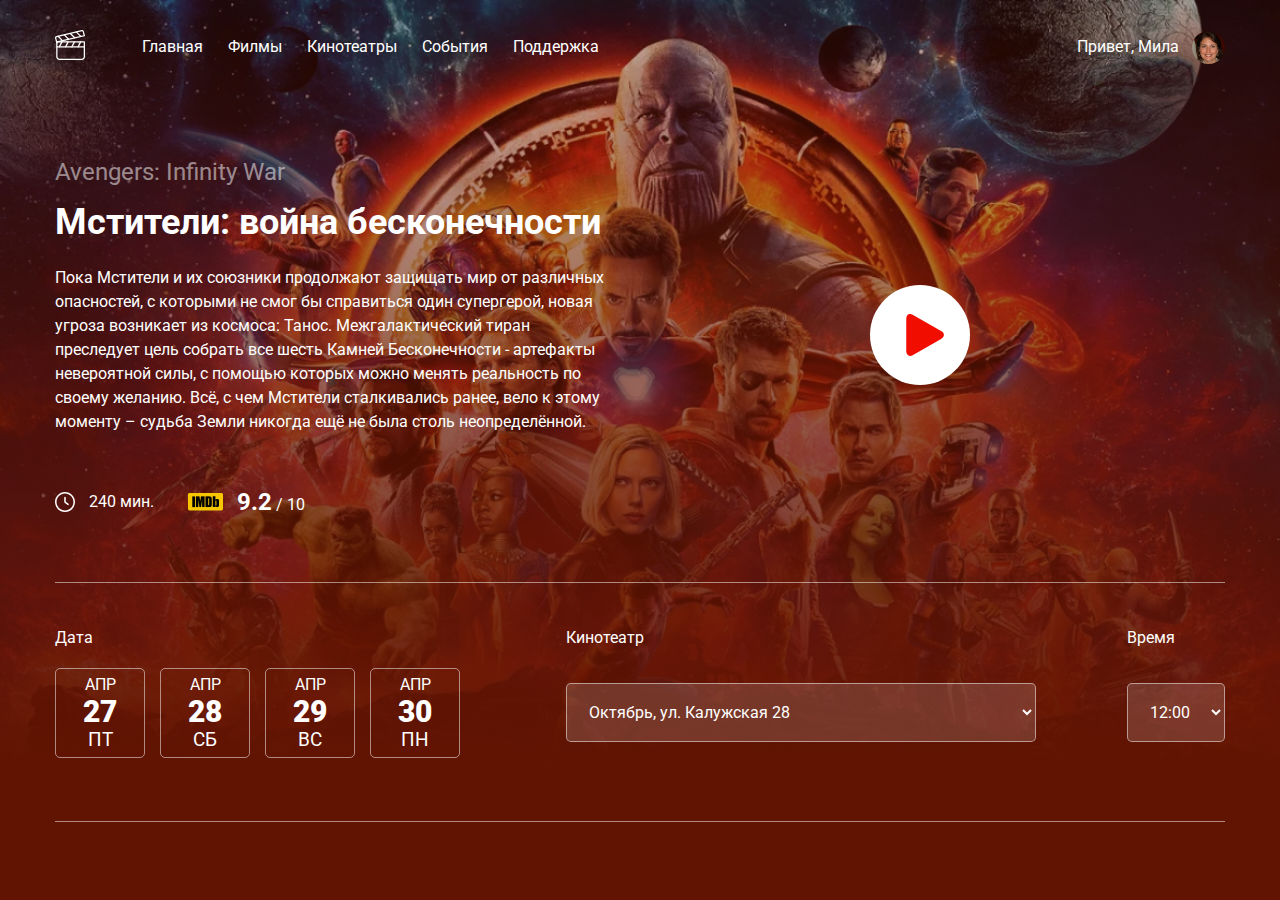
==== cinema-project-main/index.html @ b7dd3c08 "Шапка и главный экран сайта" ====
<!DOCTYPE html>
<html lang="ru">
<head>
    <meta charset="UTF-8">
    <meta http-equiv="X-UA-Compatible" content="IE=edge">
    <meta name="viewport" content="width=device-width, initial-scale=1.0">
    <title>Online cinema</title>
    <link rel="preconnect" href="https://fonts.googleapis.com">
    <link rel="preconnect" href="https://fonts.gstatic.com" crossorigin>
    <link href="https://fonts.googleapis.com/css2?family=Roboto:wght@400;700&display=swap" rel="stylesheet">
    <link rel="stylesheet" href="css/style.css">
    <link rel="stylesheet" href="css/normalize.css">
</head>
<body>
    <header class="header ">
    <div class="navbar container">
        <a href="/">
            <img src="img/logo.svg" alt="Logo"></a>
            <nav class="nav">
                <ul class="menu">
                    <li class="menu-item">
                        <a href="#" class="menu-link">Главная</a>
                    </li>
                    <li class="menu-item">
                        <a href="#" class="menu-link">Филмы</a>
                    </li>
                    <li class="menu-item">
                        <a href="#" class="menu-link">Кинотеатры</a>
                    </li>
                    <li class="menu-item">
                        <a href="#" class="menu-link">События</a>
                    </li>
                    <li class="menu-item">
                        <a href="#" class="menu-link">Поддержка</a>
                    </li>
                </ul>
            </nav>
            <div class="user">
                <span class="" >Привет, Мила</span>
                <img class="avatar" src="img/avatar.png" alt="Мила">
            </div>
    </div>
      <!-- /.navbar -->
<div class="film container">
    <div class="film-info">
        <small class="film-title-small">Avengers: Infinity War</small>
        <h1 class="film-title">Мстители: война бесконечности</h1>
        <p class="film-description">Пока Мстители и их союзники продолжают защищать мир от различных опасностей, с которыми не смог бы справиться один супергерой, новая угроза возникает из космоса: Танос. Межгалактический тиран преследует цель собрать все шесть Камней Бесконечности - артефакты невероятной силы, с помощью которых можно менять реальность по своему желанию. Всё, с чем Мстители сталкивались ранее, вело к этому моменту – судьба Земли никогда ещё не была столь неопределённой.

        </p>
        <div class="film-details">
            <div class="time">
                <img src="img/clock.svg" alt="clock" class="time-icon">
                <span class="time-counter">240 мин.</span>
            </div>
            <div class="rating">
                <img src="img/imdb.png" alt="imdb logo" class="rating-icon">
                <span class="rating-counter">
                    <strong class="rating-current">9.2</strong> / 10

                </span>
            </div>
        </div>
        <!-- /.film-details -->
    </div>
         <!-- /.film-info -->
       <a href="" class="film-trailer"><svg width="100" height="100" viewBox="0 0 100 100" fill="none" xmlns="http://www.w3.org/2000/svg">
        <circle cx="50" cy="50" r="50" fill="white"/>
        <g clip-path="url(#clip0_1:158)">
        <path d="M43.0758 30.0033C39.3071 27.8416 36.2518 29.6125 36.2518 33.9556V66.0059C36.2518 70.3533 39.3071 72.1219 43.0758 69.9623L71.0893 53.8967C74.8592 51.7342 74.8592 48.2306 71.0893 46.0686L43.0758 30.0033Z" fill="#F20D01"/>
        </g>
        <defs>
        <clipPath id="clip0_1:158">
        <rect width="41.8013" height="41.8013" fill="white" transform="translate(34.1837 29.0816)"/>
        </clipPath>
        </defs>
        </svg>
        </a>
       <!-- /.film-trailer -->
</div>
<!-- /.film -->
<div class="session container">
<div class="session-date">
    <span class="session-label">Дата</span>
    <div class="session-date-block">
  <div class="session-date-item">
      <span class="session-month">АПР</span>
      <span class="session-day">27</span>
      <span class="session-week">ПТ</span></div>
  <div class="session-date-item">
      <span class="session-month">АПР</span>
      <span class="session-day">28</span>
      <span class="session-week">СБ</span></div>
  <div class="session-date-item">
      <span class="session-month">АПР</span>
      <span class="session-day">29</span>
      <span class="session-week">ВС</span></div>
  <div class="session-date-item">
      <span class="session-month">АПР</span>
      <span class="session-day">30</span>
      <span class="session-week">ПН</span></div>
    </div>

</div>
<div class="session-cinema">
    <span class="session-label">Кинотеатр</span>
    <select class="select select-cinema" name="cinema" >
        <option value="Октябрь, ул. Калужская 28">Октябрь, ул. Калужская 28</option>
        <option value="IMAX, ул. Ленина 32">IMAX, ул. Ленина 32</option>
        <option value="CinemaMall, ул. Пушкина 12">CinemaMall, ул. Пушкина 12</option>
    </select>
</div>
<div class="session-time">
    
    <span class="session-label">Время</span>
    <select class="select" name="cinema" >
        <option value="12:00">12:00</option>
        <option value="16:30">16:30</option>
        <option value="17:25">17:25</option>
    </select>
</div>
</div>
    </header>
</body>
</html>
---- cinema-project-main/css/style.css ----
*{
    box-sizing: border-box;
}
body{
    background-color: #621402;
    font-family: 'Roboto', sans-serif;
    color: #fff;
}
.container{
    max-width: 1170px;
    margin: auto;
}
.header{
    min-height: 100vh;
    background: linear-gradient(180deg, rgba(98, 20, 2, 0.31) 0%, #621402 85.62%), url('../img/bg.jpg') no-repeat center top / cover;
}
.navbar{
    display: flex;
    align-items: center;
   padding-top: 30px;
   padding-bottom: 30px;
}
.menu{
    list-style-type: none;
    display: flex;
    margin: 0;
    margin-left: 17px;
}
.menu-item{
    margin-right: 25px;
}
.menu-link{
    color: white;
    text-decoration: none;
}
.user {
    margin-left: auto;    
    color: white;
    display: flex;
    align-items: center;
} 
.avatar{
    width: 33px;
    height: 33px;
    border-radius: 50%; 
    margin-left: 13px;
}
.film {
    margin-top: 60px;
color: #fff;
}
.film-title-small{
    opacity: 0.5;
    font-size: 24px;
line-height: 150%;
}
.film-title{
    font-size: 36px;
    line-height: 42px;
    margin-top: 11px;
    margin-bottom: 23px;
}
.film-description{
    font-size: 16px;
    line-height: 150%;
    max-width: 560px;
}
.film{
    display: flex;
    align-items: center;
}
.film-trailer{
    margin: auto;
}
.film-details{
    margin-top: 50px;
    display: flex;
    align-items: center;
    
}
.time{
    display: flex;
    align-items: center;
}
.time-icon{
margin-right: 14px;
}
.rating{
    display: flex;
    align-items: center;
    margin-left: 34px;
}
.rating-current{
    font-size: 24px;
line-height: 150%;
}
.rating-icon{
    margin-right: 14px;
}
.session{
    margin-top: 62px;
    padding-top: 46px;
    padding-bottom: 63px;
    border-top: 1px solid rgba(255, 255, 255, 0.5);
    border-bottom: 1px solid rgba(255, 255, 255, 0.5);
    display: flex;
    justify-content: space-between;
    align-items: flex-start;
}
.session-label{
    display: block;
    margin-bottom: 20px;
}
.session-date-block{
display: flex;
}
.session-date-item{
cursor: pointer;
display: flex;
flex-direction: column;
border: 1px solid rgba(255, 255, 255, 0.5);
text-align: center;
border-radius: 5px;
width: 90px;
height: 90px;
align-items: center;
justify-content: center;
margin-right: 15px;
transition:  background-color 0.2s;
}
.session-month{
font-size: 16px;
line-height: 19px;
}
.session-day{
font-weight: 900;
font-size: 30px;
line-height: 35px;
}
.session-week{
font-size: 19px;
line-height: 22px;
}
.session-date-item:hover{
   background-color:  #FE8E05;
   color: #621402;
}
.select{
    background: rgba(255, 255, 255, 0.15);
border: 1px solid rgba(255, 255, 255, 0.5);
box-sizing: border-box;
border-radius: 5px;
color: #fff;
padding: 18px;
cursor: pointer;
margin-top: 15px;
}
.select-cinema{
    min-width: 470px;
}
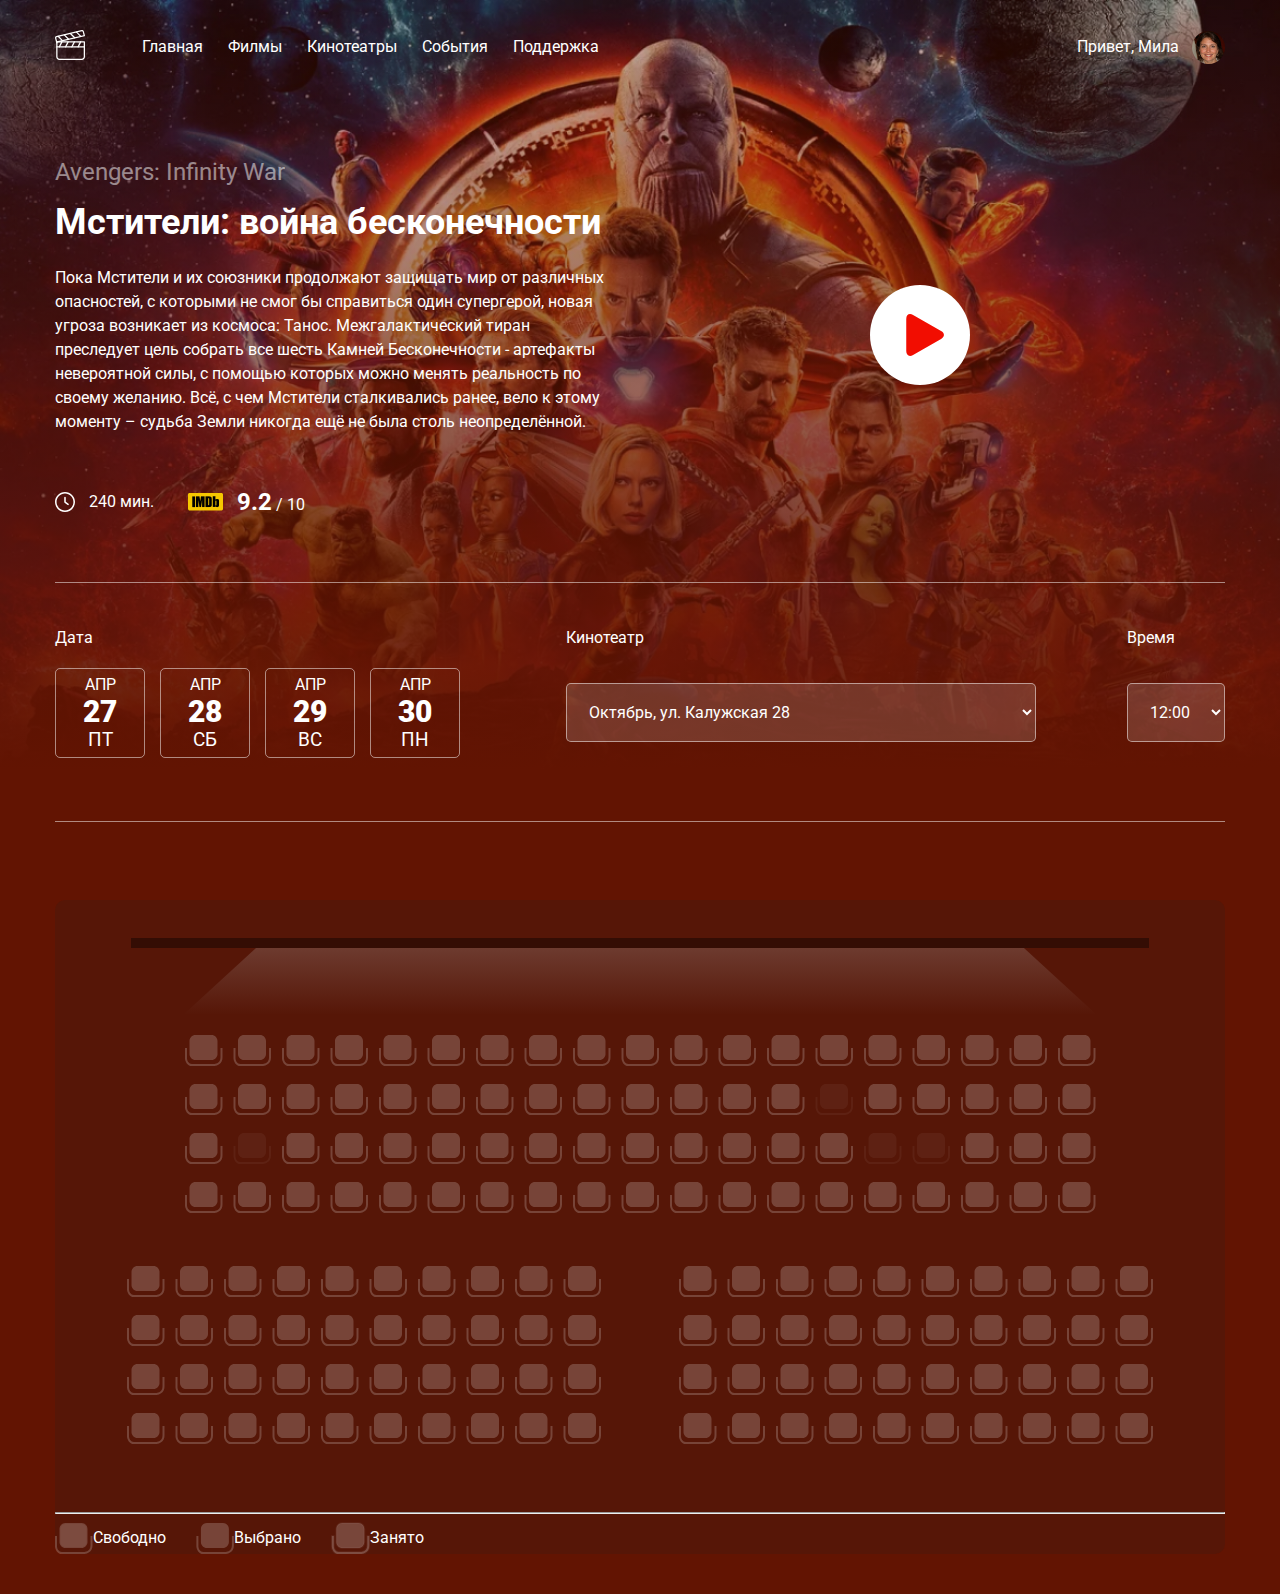
==== commit 3909d78d: "Add files via upload" ====
--- a/cinema-project-main/index.html
+++ b/cinema-project-main/index.html
@@ -121,5 +121,214 @@
 </div>
 </div>
     </header>
+    <div class="scheme container">
+        <svg width="1170" height="600" viewBox="0 0 1170 600" fill="none" xmlns="http://www.w3.org/2000/svg">
+            
+            <path class="light" d="M128 115L201.04 48H968.96L1042 115H128Z" fill="url(#paint0_linear_13_374)"/>
+            <line x1="76" y1="43" x2="1094" y2="43" stroke="black" stroke-opacity="0.39" stroke-width="10"/>
+            <path d="M130 158.5C130 158.526 130.001 158.551 130.003 158.577C130.096 159.791 130.537 161.596 131.588 163.128C132.666 164.699 134.409 166 137 166H159.5C159.524 166 159.548 165.999 159.571 165.997C160.899 165.903 162.851 165.373 164.496 164.072C166.181 162.738 167.5 160.622 167.5 157.5V148H165.5V157.5C165.5 159.978 164.486 161.529 163.254 162.503C161.996 163.499 160.469 163.921 159.463 164H137C135.191 164 134.018 163.134 133.237 161.997C132.44 160.835 132.08 159.413 132 158.46V148H130V158.5ZM156.5 135H140.5C137.186 135 134.5 137.686 134.5 141V154C134.5 157.314 137.186 160 140.5 160H156.5C159.814 160 162.5 157.314 162.5 154V141C162.5 137.686 159.814 135 156.5 135Z"/>
+            <path d="M178.5 158.5C178.5 158.526 178.501 158.551 178.503 158.577C178.596 159.791 179.037 161.596 180.088 163.128C181.166 164.699 182.909 166 185.5 166H208C208.024 166 208.048 165.999 208.071 165.997C209.399 165.903 211.351 165.373 212.996 164.072C214.681 162.738 216 160.622 216 157.5V148H214V157.5C214 159.978 212.986 161.529 211.754 162.503C210.496 163.499 208.969 163.921 207.963 164H185.5C183.691 164 182.518 163.134 181.737 161.997C180.94 160.835 180.58 159.413 180.5 158.46V148H178.5V158.5ZM205 135H189C185.686 135 183 137.686 183 141V154C183 157.314 185.686 160 189 160H205C208.314 160 211 157.314 211 154V141C211 137.686 208.314 135 205 135Z"/>
+            <path d="M227 158.5C227 158.526 227.001 158.551 227.003 158.577C227.096 159.791 227.537 161.596 228.588 163.128C229.666 164.699 231.409 166 234 166H256.5C256.524 166 256.548 165.999 256.571 165.997C257.899 165.903 259.851 165.373 261.496 164.072C263.181 162.738 264.5 160.622 264.5 157.5V148H262.5V157.5C262.5 159.978 261.486 161.529 260.254 162.503C258.996 163.499 257.469 163.921 256.463 164H234C232.191 164 231.018 163.134 230.237 161.997C229.44 160.835 229.08 159.413 229 158.46V148H227V158.5ZM253.5 135H237.5C234.186 135 231.5 137.686 231.5 141V154C231.5 157.314 234.186 160 237.5 160H253.5C256.814 160 259.5 157.314 259.5 154V141C259.5 137.686 256.814 135 253.5 135Z"/>
+            <path d="M275.5 158.5C275.5 158.526 275.501 158.551 275.503 158.577C275.596 159.791 276.037 161.596 277.088 163.128C278.166 164.699 279.909 166 282.5 166H305C305.024 166 305.048 165.999 305.071 165.997C306.399 165.903 308.351 165.373 309.996 164.072C311.681 162.738 313 160.622 313 157.5V148H311V157.5C311 159.978 309.986 161.529 308.754 162.503C307.496 163.499 305.969 163.921 304.963 164H282.5C280.691 164 279.518 163.134 278.737 161.997C277.94 160.835 277.58 159.413 277.5 158.46V148H275.5V158.5ZM302 135H286C282.686 135 280 137.686 280 141V154C280 157.314 282.686 160 286 160H302C305.314 160 308 157.314 308 154V141C308 137.686 305.314 135 302 135Z"/>
+            <path d="M324 158.5C324 158.526 324.001 158.551 324.003 158.577C324.096 159.791 324.537 161.596 325.588 163.128C326.666 164.699 328.409 166 331 166H353.5C353.524 166 353.548 165.999 353.571 165.997C354.899 165.903 356.851 165.373 358.496 164.072C360.181 162.738 361.5 160.622 361.5 157.5V148H359.5V157.5C359.5 159.978 358.486 161.529 357.254 162.503C355.996 163.499 354.469 163.921 353.463 164H331C329.191 164 328.018 163.134 327.237 161.997C326.44 160.835 326.08 159.413 326 158.46V148H324V158.5ZM350.5 135H334.5C331.186 135 328.5 137.686 328.5 141V154C328.5 157.314 331.186 160 334.5 160H350.5C353.814 160 356.5 157.314 356.5 154V141C356.5 137.686 353.814 135 350.5 135Z"/>
+            <path d="M372.5 158.5C372.5 158.526 372.501 158.551 372.503 158.577C372.596 159.791 373.037 161.596 374.088 163.128C375.166 164.699 376.909 166 379.5 166H402C402.024 166 402.048 165.999 402.071 165.997C403.399 165.903 405.351 165.373 406.996 164.072C408.681 162.738 410 160.622 410 157.5V148H408V157.5C408 159.978 406.986 161.529 405.754 162.503C404.496 163.499 402.969 163.921 401.963 164H379.5C377.691 164 376.518 163.134 375.737 161.997C374.94 160.835 374.58 159.413 374.5 158.46V148H372.5V158.5ZM399 135H383C379.686 135 377 137.686 377 141V154C377 157.314 379.686 160 383 160H399C402.314 160 405 157.314 405 154V141C405 137.686 402.314 135 399 135Z"/>
+            <path d="M421 158.5C421 158.526 421.001 158.551 421.003 158.577C421.096 159.791 421.537 161.596 422.588 163.128C423.666 164.699 425.409 166 428 166H450.5C450.524 166 450.548 165.999 450.571 165.997C451.899 165.903 453.851 165.373 455.496 164.072C457.181 162.738 458.5 160.622 458.5 157.5V148H456.5V157.5C456.5 159.978 455.486 161.529 454.254 162.503C452.996 163.499 451.469 163.921 450.463 164H428C426.191 164 425.018 163.134 424.237 161.997C423.44 160.835 423.08 159.413 423 158.46V148H421V158.5ZM447.5 135H431.5C428.186 135 425.5 137.686 425.5 141V154C425.5 157.314 428.186 160 431.5 160H447.5C450.814 160 453.5 157.314 453.5 154V141C453.5 137.686 450.814 135 447.5 135Z"/>
+            <path d="M469.5 158.5C469.5 158.526 469.501 158.551 469.503 158.577C469.596 159.791 470.037 161.596 471.088 163.128C472.166 164.699 473.909 166 476.5 166H499C499.024 166 499.048 165.999 499.071 165.997C500.399 165.903 502.351 165.373 503.996 164.072C505.681 162.738 507 160.622 507 157.5V148H505V157.5C505 159.978 503.986 161.529 502.754 162.503C501.496 163.499 499.969 163.921 498.963 164H476.5C474.691 164 473.518 163.134 472.737 161.997C471.94 160.835 471.58 159.413 471.5 158.46V148H469.5V158.5ZM496 135H480C476.686 135 474 137.686 474 141V154C474 157.314 476.686 160 480 160H496C499.314 160 502 157.314 502 154V141C502 137.686 499.314 135 496 135Z"/>
+            <path d="M518 158.5C518 158.526 518.001 158.551 518.003 158.577C518.096 159.791 518.537 161.596 519.588 163.128C520.666 164.699 522.409 166 525 166H547.5C547.524 166 547.548 165.999 547.571 165.997C548.899 165.903 550.851 165.373 552.496 164.072C554.181 162.738 555.5 160.622 555.5 157.5V148H553.5V157.5C553.5 159.978 552.486 161.529 551.254 162.503C549.996 163.499 548.469 163.921 547.463 164H525C523.191 164 522.018 163.134 521.237 161.997C520.44 160.835 520.08 159.413 520 158.46V148H518V158.5ZM544.5 135H528.5C525.186 135 522.5 137.686 522.5 141V154C522.5 157.314 525.186 160 528.5 160H544.5C547.814 160 550.5 157.314 550.5 154V141C550.5 137.686 547.814 135 544.5 135Z"/>
+            <path d="M566.5 158.5C566.5 158.526 566.501 158.551 566.503 158.577C566.596 159.791 567.037 161.596 568.088 163.128C569.166 164.699 570.909 166 573.5 166H596C596.024 166 596.048 165.999 596.071 165.997C597.399 165.903 599.351 165.373 600.996 164.072C602.681 162.738 604 160.622 604 157.5V148H602V157.5C602 159.978 600.986 161.529 599.754 162.503C598.496 163.499 596.969 163.921 595.963 164H573.5C571.691 164 570.518 163.134 569.737 161.997C568.94 160.835 568.58 159.413 568.5 158.46V148H566.5V158.5ZM593 135H577C573.686 135 571 137.686 571 141V154C571 157.314 573.686 160 577 160H593C596.314 160 599 157.314 599 154V141C599 137.686 596.314 135 593 135Z"/>
+            <path d="M615 158.5C615 158.526 615.001 158.551 615.003 158.577C615.096 159.791 615.537 161.596 616.588 163.128C617.666 164.699 619.409 166 622 166H644.5C644.524 166 644.548 165.999 644.571 165.997C645.899 165.903 647.851 165.373 649.496 164.072C651.181 162.738 652.5 160.622 652.5 157.5V148H650.5V157.5C650.5 159.978 649.486 161.529 648.254 162.503C646.996 163.499 645.469 163.921 644.463 164H622C620.191 164 619.018 163.134 618.237 161.997C617.44 160.835 617.08 159.413 617 158.46V148H615V158.5ZM641.5 135H625.5C622.186 135 619.5 137.686 619.5 141V154C619.5 157.314 622.186 160 625.5 160H641.5C644.814 160 647.5 157.314 647.5 154V141C647.5 137.686 644.814 135 641.5 135Z"/>
+            <path d="M663.5 158.5C663.5 158.526 663.501 158.551 663.503 158.577C663.596 159.791 664.037 161.596 665.088 163.128C666.166 164.699 667.909 166 670.5 166H693C693.024 166 693.048 165.999 693.071 165.997C694.399 165.903 696.351 165.373 697.996 164.072C699.681 162.738 701 160.622 701 157.5V148H699V157.5C699 159.978 697.986 161.529 696.754 162.503C695.496 163.499 693.969 163.921 692.963 164H670.5C668.691 164 667.518 163.134 666.737 161.997C665.94 160.835 665.58 159.413 665.5 158.46V148H663.5V158.5ZM690 135H674C670.686 135 668 137.686 668 141V154C668 157.314 670.686 160 674 160H690C693.314 160 696 157.314 696 154V141C696 137.686 693.314 135 690 135Z"/>
+            <path d="M712 158.5C712 158.526 712.001 158.551 712.003 158.577C712.096 159.791 712.537 161.596 713.588 163.128C714.666 164.699 716.409 166 719 166H741.5C741.524 166 741.548 165.999 741.571 165.997C742.899 165.903 744.851 165.373 746.496 164.072C748.181 162.738 749.5 160.622 749.5 157.5V148H747.5V157.5C747.5 159.978 746.486 161.529 745.254 162.503C743.996 163.499 742.469 163.921 741.463 164H719C717.191 164 716.018 163.134 715.237 161.997C714.44 160.835 714.08 159.413 714 158.46V148H712V158.5ZM738.5 135H722.5C719.186 135 716.5 137.686 716.5 141V154C716.5 157.314 719.186 160 722.5 160H738.5C741.814 160 744.5 157.314 744.5 154V141C744.5 137.686 741.814 135 738.5 135Z"/>
+            <path d="M760.5 158.5C760.5 158.526 760.501 158.551 760.503 158.577C760.596 159.791 761.037 161.596 762.088 163.128C763.166 164.699 764.909 166 767.5 166H790C790.024 166 790.048 165.999 790.071 165.997C791.399 165.903 793.351 165.373 794.996 164.072C796.681 162.738 798 160.622 798 157.5V148H796V157.5C796 159.978 794.986 161.529 793.754 162.503C792.496 163.499 790.969 163.921 789.963 164H767.5C765.691 164 764.518 163.134 763.737 161.997C762.94 160.835 762.58 159.413 762.5 158.46V148H760.5V158.5ZM787 135H771C767.686 135 765 137.686 765 141V154C765 157.314 767.686 160 771 160H787C790.314 160 793 157.314 793 154V141C793 137.686 790.314 135 787 135Z"/>
+            <path d="M809 158.5C809 158.526 809.001 158.551 809.003 158.577C809.096 159.791 809.537 161.596 810.588 163.128C811.666 164.699 813.409 166 816 166H838.5C838.524 166 838.548 165.999 838.571 165.997C839.899 165.903 841.851 165.373 843.496 164.072C845.181 162.738 846.5 160.622 846.5 157.5V148H844.5V157.5C844.5 159.978 843.486 161.529 842.254 162.503C840.996 163.499 839.469 163.921 838.463 164H816C814.191 164 813.018 163.134 812.237 161.997C811.44 160.835 811.08 159.413 811 158.46V148H809V158.5ZM835.5 135H819.5C816.186 135 813.5 137.686 813.5 141V154C813.5 157.314 816.186 160 819.5 160H835.5C838.814 160 841.5 157.314 841.5 154V141C841.5 137.686 838.814 135 835.5 135Z"/>
+            <path d="M857.5 158.5C857.5 158.526 857.501 158.551 857.503 158.577C857.596 159.791 858.037 161.596 859.088 163.128C860.166 164.699 861.909 166 864.5 166H887C887.024 166 887.048 165.999 887.071 165.997C888.399 165.903 890.351 165.373 891.996 164.072C893.681 162.738 895 160.622 895 157.5V148H893V157.5C893 159.978 891.986 161.529 890.754 162.503C889.496 163.499 887.969 163.921 886.963 164H864.5C862.691 164 861.518 163.134 860.737 161.997C859.94 160.835 859.58 159.413 859.5 158.46V148H857.5V158.5ZM884 135H868C864.686 135 862 137.686 862 141V154C862 157.314 864.686 160 868 160H884C887.314 160 890 157.314 890 154V141C890 137.686 887.314 135 884 135Z"/>
+            <path d="M906 158.5C906 158.526 906.001 158.551 906.003 158.577C906.096 159.791 906.537 161.596 907.588 163.128C908.666 164.699 910.409 166 913 166H935.5C935.524 166 935.548 165.999 935.571 165.997C936.899 165.903 938.851 165.373 940.496 164.072C942.181 162.738 943.5 160.622 943.5 157.5V148H941.5V157.5C941.5 159.978 940.486 161.529 939.254 162.503C937.996 163.499 936.469 163.921 935.463 164H913C911.191 164 910.018 163.134 909.237 161.997C908.44 160.835 908.08 159.413 908 158.46V148H906V158.5ZM932.5 135H916.5C913.186 135 910.5 137.686 910.5 141V154C910.5 157.314 913.186 160 916.5 160H932.5C935.814 160 938.5 157.314 938.5 154V141C938.5 137.686 935.814 135 932.5 135Z"/>
+            <path d="M954.5 158.5C954.5 158.526 954.501 158.551 954.503 158.577C954.596 159.791 955.037 161.596 956.088 163.128C957.166 164.699 958.909 166 961.5 166H984C984.024 166 984.048 165.999 984.071 165.997C985.399 165.903 987.351 165.373 988.996 164.072C990.681 162.738 992 160.622 992 157.5V148H990V157.5C990 159.978 988.986 161.529 987.754 162.503C986.496 163.499 984.969 163.921 983.963 164H961.5C959.691 164 958.518 163.134 957.737 161.997C956.94 160.835 956.58 159.413 956.5 158.46V148H954.5V158.5ZM981 135H965C961.686 135 959 137.686 959 141V154C959 157.314 961.686 160 965 160H981C984.314 160 987 157.314 987 154V141C987 137.686 984.314 135 981 135Z"/>
+            <path d="M1003 158.5C1003 158.526 1003 158.551 1003 158.577C1003.1 159.791 1003.54 161.596 1004.59 163.128C1005.67 164.699 1007.41 166 1010 166H1032.5C1032.52 166 1032.55 165.999 1032.57 165.997C1033.9 165.903 1035.85 165.373 1037.5 164.072C1039.18 162.738 1040.5 160.622 1040.5 157.5V148H1038.5V157.5C1038.5 159.978 1037.49 161.529 1036.25 162.503C1035 163.499 1033.47 163.921 1032.46 164H1010C1008.19 164 1007.02 163.134 1006.24 161.997C1005.44 160.835 1005.08 159.413 1005 158.46V148H1003V158.5ZM1029.5 135H1013.5C1010.19 135 1007.5 137.686 1007.5 141V154C1007.5 157.314 1010.19 160 1013.5 160H1029.5C1032.81 160 1035.5 157.314 1035.5 154V141C1035.5 137.686 1032.81 135 1029.5 135Z"/>
+            <path d="M130 207.5C130 207.526 130.001 207.551 130.003 207.577C130.096 208.791 130.537 210.596 131.588 212.128C132.666 213.699 134.409 215 137 215H159.5C159.524 215 159.548 214.999 159.571 214.997C160.899 214.903 162.851 214.373 164.496 213.072C166.181 211.738 167.5 209.622 167.5 206.5V197H165.5V206.5C165.5 208.978 164.486 210.529 163.254 211.503C161.996 212.499 160.469 212.921 159.463 213H137C135.191 213 134.018 212.134 133.237 210.997C132.44 209.835 132.08 208.413 132 207.46V197H130V207.5ZM156.5 184H140.5C137.186 184 134.5 186.686 134.5 190V203C134.5 206.314 137.186 209 140.5 209H156.5C159.814 209 162.5 206.314 162.5 203V190C162.5 186.686 159.814 184 156.5 184Z"/>
+            <path d="M178.5 207.5C178.5 207.526 178.501 207.551 178.503 207.577C178.596 208.791 179.037 210.596 180.088 212.128C181.166 213.699 182.909 215 185.5 215H208C208.024 215 208.048 214.999 208.071 214.997C209.399 214.903 211.351 214.373 212.996 213.072C214.681 211.738 216 209.622 216 206.5V197H214V206.5C214 208.978 212.986 210.529 211.754 211.503C210.496 212.499 208.969 212.921 207.963 213H185.5C183.691 213 182.518 212.134 181.737 210.997C180.94 209.835 180.58 208.413 180.5 207.46V197H178.5V207.5ZM205 184H189C185.686 184 183 186.686 183 190V203C183 206.314 185.686 209 189 209H205C208.314 209 211 206.314 211 203V190C211 186.686 208.314 184 205 184Z"/>
+            <path d="M227 207.5C227 207.526 227.001 207.551 227.003 207.577C227.096 208.791 227.537 210.596 228.588 212.128C229.666 213.699 231.409 215 234 215H256.5C256.524 215 256.548 214.999 256.571 214.997C257.899 214.903 259.851 214.373 261.496 213.072C263.181 211.738 264.5 209.622 264.5 206.5V197H262.5V206.5C262.5 208.978 261.486 210.529 260.254 211.503C258.996 212.499 257.469 212.921 256.463 213H234C232.191 213 231.018 212.134 230.237 210.997C229.44 209.835 229.08 208.413 229 207.46V197H227V207.5ZM253.5 184H237.5C234.186 184 231.5 186.686 231.5 190V203C231.5 206.314 234.186 209 237.5 209H253.5C256.814 209 259.5 206.314 259.5 203V190C259.5 186.686 256.814 184 253.5 184Z"/>
+            <path d="M275.5 207.5C275.5 207.526 275.501 207.551 275.503 207.577C275.596 208.791 276.037 210.596 277.088 212.128C278.166 213.699 279.909 215 282.5 215H305C305.024 215 305.048 214.999 305.071 214.997C306.399 214.903 308.351 214.373 309.996 213.072C311.681 211.738 313 209.622 313 206.5V197H311V206.5C311 208.978 309.986 210.529 308.754 211.503C307.496 212.499 305.969 212.921 304.963 213H282.5C280.691 213 279.518 212.134 278.737 210.997C277.94 209.835 277.58 208.413 277.5 207.46V197H275.5V207.5ZM302 184H286C282.686 184 280 186.686 280 190V203C280 206.314 282.686 209 286 209H302C305.314 209 308 206.314 308 203V190C308 186.686 305.314 184 302 184Z"/>
+            <path d="M324 207.5C324 207.526 324.001 207.551 324.003 207.577C324.096 208.791 324.537 210.596 325.588 212.128C326.666 213.699 328.409 215 331 215H353.5C353.524 215 353.548 214.999 353.571 214.997C354.899 214.903 356.851 214.373 358.496 213.072C360.181 211.738 361.5 209.622 361.5 206.5V197H359.5V206.5C359.5 208.978 358.486 210.529 357.254 211.503C355.996 212.499 354.469 212.921 353.463 213H331C329.191 213 328.018 212.134 327.237 210.997C326.44 209.835 326.08 208.413 326 207.46V197H324V207.5ZM350.5 184H334.5C331.186 184 328.5 186.686 328.5 190V203C328.5 206.314 331.186 209 334.5 209H350.5C353.814 209 356.5 206.314 356.5 203V190C356.5 186.686 353.814 184 350.5 184Z"/>
+            <path d="M372.5 207.5C372.5 207.526 372.501 207.551 372.503 207.577C372.596 208.791 373.037 210.596 374.088 212.128C375.166 213.699 376.909 215 379.5 215H402C402.024 215 402.048 214.999 402.071 214.997C403.399 214.903 405.351 214.373 406.996 213.072C408.681 211.738 410 209.622 410 206.5V197H408V206.5C408 208.978 406.986 210.529 405.754 211.503C404.496 212.499 402.969 212.921 401.963 213H379.5C377.691 213 376.518 212.134 375.737 210.997C374.94 209.835 374.58 208.413 374.5 207.46V197H372.5V207.5ZM399 184H383C379.686 184 377 186.686 377 190V203C377 206.314 379.686 209 383 209H399C402.314 209 405 206.314 405 203V190C405 186.686 402.314 184 399 184Z"/>
+            <path d="M421 207.5C421 207.526 421.001 207.551 421.003 207.577C421.096 208.791 421.537 210.596 422.588 212.128C423.666 213.699 425.409 215 428 215H450.5C450.524 215 450.548 214.999 450.571 214.997C451.899 214.903 453.851 214.373 455.496 213.072C457.181 211.738 458.5 209.622 458.5 206.5V197H456.5V206.5C456.5 208.978 455.486 210.529 454.254 211.503C452.996 212.499 451.469 212.921 450.463 213H428C426.191 213 425.018 212.134 424.237 210.997C423.44 209.835 423.08 208.413 423 207.46V197H421V207.5ZM447.5 184H431.5C428.186 184 425.5 186.686 425.5 190V203C425.5 206.314 428.186 209 431.5 209H447.5C450.814 209 453.5 206.314 453.5 203V190C453.5 186.686 450.814 184 447.5 184Z"/>
+            <path d="M469.5 207.5C469.5 207.526 469.501 207.551 469.503 207.577C469.596 208.791 470.037 210.596 471.088 212.128C472.166 213.699 473.909 215 476.5 215H499C499.024 215 499.048 214.999 499.071 214.997C500.399 214.903 502.351 214.373 503.996 213.072C505.681 211.738 507 209.622 507 206.5V197H505V206.5C505 208.978 503.986 210.529 502.754 211.503C501.496 212.499 499.969 212.921 498.963 213H476.5C474.691 213 473.518 212.134 472.737 210.997C471.94 209.835 471.58 208.413 471.5 207.46V197H469.5V207.5ZM496 184H480C476.686 184 474 186.686 474 190V203C474 206.314 476.686 209 480 209H496C499.314 209 502 206.314 502 203V190C502 186.686 499.314 184 496 184Z"/>
+            <path d="M518 207.5C518 207.526 518.001 207.551 518.003 207.577C518.096 208.791 518.537 210.596 519.588 212.128C520.666 213.699 522.409 215 525 215H547.5C547.524 215 547.548 214.999 547.571 214.997C548.899 214.903 550.851 214.373 552.496 213.072C554.181 211.738 555.5 209.622 555.5 206.5V197H553.5V206.5C553.5 208.978 552.486 210.529 551.254 211.503C549.996 212.499 548.469 212.921 547.463 213H525C523.191 213 522.018 212.134 521.237 210.997C520.44 209.835 520.08 208.413 520 207.46V197H518V207.5ZM544.5 184H528.5C525.186 184 522.5 186.686 522.5 190V203C522.5 206.314 525.186 209 528.5 209H544.5C547.814 209 550.5 206.314 550.5 203V190C550.5 186.686 547.814 184 544.5 184Z"/>
+            <path d="M566.5 207.5C566.5 207.526 566.501 207.551 566.503 207.577C566.596 208.791 567.037 210.596 568.088 212.128C569.166 213.699 570.909 215 573.5 215H596C596.024 215 596.048 214.999 596.071 214.997C597.399 214.903 599.351 214.373 600.996 213.072C602.681 211.738 604 209.622 604 206.5V197H602V206.5C602 208.978 600.986 210.529 599.754 211.503C598.496 212.499 596.969 212.921 595.963 213H573.5C571.691 213 570.518 212.134 569.737 210.997C568.94 209.835 568.58 208.413 568.5 207.46V197H566.5V207.5ZM593 184H577C573.686 184 571 186.686 571 190V203C571 206.314 573.686 209 577 209H593C596.314 209 599 206.314 599 203V190C599 186.686 596.314 184 593 184Z"/>
+            <path d="M615 207.5C615 207.526 615.001 207.551 615.003 207.577C615.096 208.791 615.537 210.596 616.588 212.128C617.666 213.699 619.409 215 622 215H644.5C644.524 215 644.548 214.999 644.571 214.997C645.899 214.903 647.851 214.373 649.496 213.072C651.181 211.738 652.5 209.622 652.5 206.5V197H650.5V206.5C650.5 208.978 649.486 210.529 648.254 211.503C646.996 212.499 645.469 212.921 644.463 213H622C620.191 213 619.018 212.134 618.237 210.997C617.44 209.835 617.08 208.413 617 207.46V197H615V207.5ZM641.5 184H625.5C622.186 184 619.5 186.686 619.5 190V203C619.5 206.314 622.186 209 625.5 209H641.5C644.814 209 647.5 206.314 647.5 203V190C647.5 186.686 644.814 184 641.5 184Z"/>
+            <path d="M663.5 207.5C663.5 207.526 663.501 207.551 663.503 207.577C663.596 208.791 664.037 210.596 665.088 212.128C666.166 213.699 667.909 215 670.5 215H693C693.024 215 693.048 214.999 693.071 214.997C694.399 214.903 696.351 214.373 697.996 213.072C699.681 211.738 701 209.622 701 206.5V197H699V206.5C699 208.978 697.986 210.529 696.754 211.503C695.496 212.499 693.969 212.921 692.963 213H670.5C668.691 213 667.518 212.134 666.737 210.997C665.94 209.835 665.58 208.413 665.5 207.46V197H663.5V207.5ZM690 184H674C670.686 184 668 186.686 668 190V203C668 206.314 670.686 209 674 209H690C693.314 209 696 206.314 696 203V190C696 186.686 693.314 184 690 184Z"/>
+            <path d="M712 207.5C712 207.526 712.001 207.551 712.003 207.577C712.096 208.791 712.537 210.596 713.588 212.128C714.666 213.699 716.409 215 719 215H741.5C741.524 215 741.548 214.999 741.571 214.997C742.899 214.903 744.851 214.373 746.496 213.072C748.181 211.738 749.5 209.622 749.5 206.5V197H747.5V206.5C747.5 208.978 746.486 210.529 745.254 211.503C743.996 212.499 742.469 212.921 741.463 213H719C717.191 213 716.018 212.134 715.237 210.997C714.44 209.835 714.08 208.413 714 207.46V197H712V207.5ZM738.5 184H722.5C719.186 184 716.5 186.686 716.5 190V203C716.5 206.314 719.186 209 722.5 209H738.5C741.814 209 744.5 206.314 744.5 203V190C744.5 186.686 741.814 184 738.5 184Z"/>
+            <path class="booked" d="M760.5 207.5C760.5 207.526 760.501 207.551 760.503 207.577C760.596 208.791 761.037 210.596 762.088 212.128C763.166 213.699 764.909 215 767.5 215H790C790.024 215 790.048 214.999 790.071 214.997C791.399 214.903 793.351 214.373 794.996 213.072C796.681 211.738 798 209.622 798 206.5V197H796V206.5C796 208.978 794.986 210.529 793.754 211.503C792.496 212.499 790.969 212.921 789.963 213H767.5C765.691 213 764.518 212.134 763.737 210.997C762.94 209.835 762.58 208.413 762.5 207.46V197H760.5V207.5ZM787 184H771C767.686 184 765 186.686 765 190V203C765 206.314 767.686 209 771 209H787C790.314 209 793 206.314 793 203V190C793 186.686 790.314 184 787 184Z"/>
+            <path d="M809 207.5C809 207.526 809.001 207.551 809.003 207.577C809.096 208.791 809.537 210.596 810.588 212.128C811.666 213.699 813.409 215 816 215H838.5C838.524 215 838.548 214.999 838.571 214.997C839.899 214.903 841.851 214.373 843.496 213.072C845.181 211.738 846.5 209.622 846.5 206.5V197H844.5V206.5C844.5 208.978 843.486 210.529 842.254 211.503C840.996 212.499 839.469 212.921 838.463 213H816C814.191 213 813.018 212.134 812.237 210.997C811.44 209.835 811.08 208.413 811 207.46V197H809V207.5ZM835.5 184H819.5C816.186 184 813.5 186.686 813.5 190V203C813.5 206.314 816.186 209 819.5 209H835.5C838.814 209 841.5 206.314 841.5 203V190C841.5 186.686 838.814 184 835.5 184Z"/>
+            <path d="M857.5 207.5C857.5 207.526 857.501 207.551 857.503 207.577C857.596 208.791 858.037 210.596 859.088 212.128C860.166 213.699 861.909 215 864.5 215H887C887.024 215 887.048 214.999 887.071 214.997C888.399 214.903 890.351 214.373 891.996 213.072C893.681 211.738 895 209.622 895 206.5V197H893V206.5C893 208.978 891.986 210.529 890.754 211.503C889.496 212.499 887.969 212.921 886.963 213H864.5C862.691 213 861.518 212.134 860.737 210.997C859.94 209.835 859.58 208.413 859.5 207.46V197H857.5V207.5ZM884 184H868C864.686 184 862 186.686 862 190V203C862 206.314 864.686 209 868 209H884C887.314 209 890 206.314 890 203V190C890 186.686 887.314 184 884 184Z"/>
+            <path d="M906 207.5C906 207.526 906.001 207.551 906.003 207.577C906.096 208.791 906.537 210.596 907.588 212.128C908.666 213.699 910.409 215 913 215H935.5C935.524 215 935.548 214.999 935.571 214.997C936.899 214.903 938.851 214.373 940.496 213.072C942.181 211.738 943.5 209.622 943.5 206.5V197H941.5V206.5C941.5 208.978 940.486 210.529 939.254 211.503C937.996 212.499 936.469 212.921 935.463 213H913C911.191 213 910.018 212.134 909.237 210.997C908.44 209.835 908.08 208.413 908 207.46V197H906V207.5ZM932.5 184H916.5C913.186 184 910.5 186.686 910.5 190V203C910.5 206.314 913.186 209 916.5 209H932.5C935.814 209 938.5 206.314 938.5 203V190C938.5 186.686 935.814 184 932.5 184Z"/>
+            <path d="M954.5 207.5C954.5 207.526 954.501 207.551 954.503 207.577C954.596 208.791 955.037 210.596 956.088 212.128C957.166 213.699 958.909 215 961.5 215H984C984.024 215 984.048 214.999 984.071 214.997C985.399 214.903 987.351 214.373 988.996 213.072C990.681 211.738 992 209.622 992 206.5V197H990V206.5C990 208.978 988.986 210.529 987.754 211.503C986.496 212.499 984.969 212.921 983.963 213H961.5C959.691 213 958.518 212.134 957.737 210.997C956.94 209.835 956.58 208.413 956.5 207.46V197H954.5V207.5ZM981 184H965C961.686 184 959 186.686 959 190V203C959 206.314 961.686 209 965 209H981C984.314 209 987 206.314 987 203V190C987 186.686 984.314 184 981 184Z"/>
+            <path d="M1003 207.5C1003 207.526 1003 207.551 1003 207.577C1003.1 208.791 1003.54 210.596 1004.59 212.128C1005.67 213.699 1007.41 215 1010 215H1032.5C1032.52 215 1032.55 214.999 1032.57 214.997C1033.9 214.903 1035.85 214.373 1037.5 213.072C1039.18 211.738 1040.5 209.622 1040.5 206.5V197H1038.5V206.5C1038.5 208.978 1037.49 210.529 1036.25 211.503C1035 212.499 1033.47 212.921 1032.46 213H1010C1008.19 213 1007.02 212.134 1006.24 210.997C1005.44 209.835 1005.08 208.413 1005 207.46V197H1003V207.5ZM1029.5 184H1013.5C1010.19 184 1007.5 186.686 1007.5 190V203C1007.5 206.314 1010.19 209 1013.5 209H1029.5C1032.81 209 1035.5 206.314 1035.5 203V190C1035.5 186.686 1032.81 184 1029.5 184Z"/>
+            <path d="M130 256.5C130 256.526 130.001 256.551 130.003 256.577C130.096 257.791 130.537 259.596 131.588 261.128C132.666 262.699 134.409 264 137 264H159.5C159.524 264 159.548 263.999 159.571 263.997C160.899 263.903 162.851 263.373 164.496 262.072C166.181 260.738 167.5 258.622 167.5 255.5V246H165.5V255.5C165.5 257.978 164.486 259.529 163.254 260.503C161.996 261.499 160.469 261.921 159.463 262H137C135.191 262 134.018 261.134 133.237 259.997C132.44 258.835 132.08 257.413 132 256.46V246H130V256.5ZM156.5 233H140.5C137.186 233 134.5 235.686 134.5 239V252C134.5 255.314 137.186 258 140.5 258H156.5C159.814 258 162.5 255.314 162.5 252V239C162.5 235.686 159.814 233 156.5 233Z"/>
+            <path class="booked" d="M178.5 256.5C178.5 256.526 178.501 256.551 178.503 256.577C178.596 257.791 179.037 259.596 180.088 261.128C181.166 262.699 182.909 264 185.5 264H208C208.024 264 208.048 263.999 208.071 263.997C209.399 263.903 211.351 263.373 212.996 262.072C214.681 260.738 216 258.622 216 255.5V246H214V255.5C214 257.978 212.986 259.529 211.754 260.503C210.496 261.499 208.969 261.921 207.963 262H185.5C183.691 262 182.518 261.134 181.737 259.997C180.94 258.835 180.58 257.413 180.5 256.46V246H178.5V256.5ZM205 233H189C185.686 233 183 235.686 183 239V252C183 255.314 185.686 258 189 258H205C208.314 258 211 255.314 211 252V239C211 235.686 208.314 233 205 233Z"/>
+            <path d="M227 256.5C227 256.526 227.001 256.551 227.003 256.577C227.096 257.791 227.537 259.596 228.588 261.128C229.666 262.699 231.409 264 234 264H256.5C256.524 264 256.548 263.999 256.571 263.997C257.899 263.903 259.851 263.373 261.496 262.072C263.181 260.738 264.5 258.622 264.5 255.5V246H262.5V255.5C262.5 257.978 261.486 259.529 260.254 260.503C258.996 261.499 257.469 261.921 256.463 262H234C232.191 262 231.018 261.134 230.237 259.997C229.44 258.835 229.08 257.413 229 256.46V246H227V256.5ZM253.5 233H237.5C234.186 233 231.5 235.686 231.5 239V252C231.5 255.314 234.186 258 237.5 258H253.5C256.814 258 259.5 255.314 259.5 252V239C259.5 235.686 256.814 233 253.5 233Z"/>
+            <path d="M275.5 256.5C275.5 256.526 275.501 256.551 275.503 256.577C275.596 257.791 276.037 259.596 277.088 261.128C278.166 262.699 279.909 264 282.5 264H305C305.024 264 305.048 263.999 305.071 263.997C306.399 263.903 308.351 263.373 309.996 262.072C311.681 260.738 313 258.622 313 255.5V246H311V255.5C311 257.978 309.986 259.529 308.754 260.503C307.496 261.499 305.969 261.921 304.963 262H282.5C280.691 262 279.518 261.134 278.737 259.997C277.94 258.835 277.58 257.413 277.5 256.46V246H275.5V256.5ZM302 233H286C282.686 233 280 235.686 280 239V252C280 255.314 282.686 258 286 258H302C305.314 258 308 255.314 308 252V239C308 235.686 305.314 233 302 233Z"/>
+            <path d="M324 256.5C324 256.526 324.001 256.551 324.003 256.577C324.096 257.791 324.537 259.596 325.588 261.128C326.666 262.699 328.409 264 331 264H353.5C353.524 264 353.548 263.999 353.571 263.997C354.899 263.903 356.851 263.373 358.496 262.072C360.181 260.738 361.5 258.622 361.5 255.5V246H359.5V255.5C359.5 257.978 358.486 259.529 357.254 260.503C355.996 261.499 354.469 261.921 353.463 262H331C329.191 262 328.018 261.134 327.237 259.997C326.44 258.835 326.08 257.413 326 256.46V246H324V256.5ZM350.5 233H334.5C331.186 233 328.5 235.686 328.5 239V252C328.5 255.314 331.186 258 334.5 258H350.5C353.814 258 356.5 255.314 356.5 252V239C356.5 235.686 353.814 233 350.5 233Z"/>
+            <path d="M372.5 256.5C372.5 256.526 372.501 256.551 372.503 256.577C372.596 257.791 373.037 259.596 374.088 261.128C375.166 262.699 376.909 264 379.5 264H402C402.024 264 402.048 263.999 402.071 263.997C403.399 263.903 405.351 263.373 406.996 262.072C408.681 260.738 410 258.622 410 255.5V246H408V255.5C408 257.978 406.986 259.529 405.754 260.503C404.496 261.499 402.969 261.921 401.963 262H379.5C377.691 262 376.518 261.134 375.737 259.997C374.94 258.835 374.58 257.413 374.5 256.46V246H372.5V256.5ZM399 233H383C379.686 233 377 235.686 377 239V252C377 255.314 379.686 258 383 258H399C402.314 258 405 255.314 405 252V239C405 235.686 402.314 233 399 233Z"/>
+            <path d="M421 256.5C421 256.526 421.001 256.551 421.003 256.577C421.096 257.791 421.537 259.596 422.588 261.128C423.666 262.699 425.409 264 428 264H450.5C450.524 264 450.548 263.999 450.571 263.997C451.899 263.903 453.851 263.373 455.496 262.072C457.181 260.738 458.5 258.622 458.5 255.5V246H456.5V255.5C456.5 257.978 455.486 259.529 454.254 260.503C452.996 261.499 451.469 261.921 450.463 262H428C426.191 262 425.018 261.134 424.237 259.997C423.44 258.835 423.08 257.413 423 256.46V246H421V256.5ZM447.5 233H431.5C428.186 233 425.5 235.686 425.5 239V252C425.5 255.314 428.186 258 431.5 258H447.5C450.814 258 453.5 255.314 453.5 252V239C453.5 235.686 450.814 233 447.5 233Z"/>
+            <path d="M469.5 256.5C469.5 256.526 469.501 256.551 469.503 256.577C469.596 257.791 470.037 259.596 471.088 261.128C472.166 262.699 473.909 264 476.5 264H499C499.024 264 499.048 263.999 499.071 263.997C500.399 263.903 502.351 263.373 503.996 262.072C505.681 260.738 507 258.622 507 255.5V246H505V255.5C505 257.978 503.986 259.529 502.754 260.503C501.496 261.499 499.969 261.921 498.963 262H476.5C474.691 262 473.518 261.134 472.737 259.997C471.94 258.835 471.58 257.413 471.5 256.46V246H469.5V256.5ZM496 233H480C476.686 233 474 235.686 474 239V252C474 255.314 476.686 258 480 258H496C499.314 258 502 255.314 502 252V239C502 235.686 499.314 233 496 233Z"/>
+            <path d="M518 256.5C518 256.526 518.001 256.551 518.003 256.577C518.096 257.791 518.537 259.596 519.588 261.128C520.666 262.699 522.409 264 525 264H547.5C547.524 264 547.548 263.999 547.571 263.997C548.899 263.903 550.851 263.373 552.496 262.072C554.181 260.738 555.5 258.622 555.5 255.5V246H553.5V255.5C553.5 257.978 552.486 259.529 551.254 260.503C549.996 261.499 548.469 261.921 547.463 262H525C523.191 262 522.018 261.134 521.237 259.997C520.44 258.835 520.08 257.413 520 256.46V246H518V256.5ZM544.5 233H528.5C525.186 233 522.5 235.686 522.5 239V252C522.5 255.314 525.186 258 528.5 258H544.5C547.814 258 550.5 255.314 550.5 252V239C550.5 235.686 547.814 233 544.5 233Z"/>
+            <path d="M566.5 256.5C566.5 256.526 566.501 256.551 566.503 256.577C566.596 257.791 567.037 259.596 568.088 261.128C569.166 262.699 570.909 264 573.5 264H596C596.024 264 596.048 263.999 596.071 263.997C597.399 263.903 599.351 263.373 600.996 262.072C602.681 260.738 604 258.622 604 255.5V246H602V255.5C602 257.978 600.986 259.529 599.754 260.503C598.496 261.499 596.969 261.921 595.963 262H573.5C571.691 262 570.518 261.134 569.737 259.997C568.94 258.835 568.58 257.413 568.5 256.46V246H566.5V256.5ZM593 233H577C573.686 233 571 235.686 571 239V252C571 255.314 573.686 258 577 258H593C596.314 258 599 255.314 599 252V239C599 235.686 596.314 233 593 233Z"/>
+            <path d="M615 256.5C615 256.526 615.001 256.551 615.003 256.577C615.096 257.791 615.537 259.596 616.588 261.128C617.666 262.699 619.409 264 622 264H644.5C644.524 264 644.548 263.999 644.571 263.997C645.899 263.903 647.851 263.373 649.496 262.072C651.181 260.738 652.5 258.622 652.5 255.5V246H650.5V255.5C650.5 257.978 649.486 259.529 648.254 260.503C646.996 261.499 645.469 261.921 644.463 262H622C620.191 262 619.018 261.134 618.237 259.997C617.44 258.835 617.08 257.413 617 256.46V246H615V256.5ZM641.5 233H625.5C622.186 233 619.5 235.686 619.5 239V252C619.5 255.314 622.186 258 625.5 258H641.5C644.814 258 647.5 255.314 647.5 252V239C647.5 235.686 644.814 233 641.5 233Z"/>
+            <path d="M663.5 256.5C663.5 256.526 663.501 256.551 663.503 256.577C663.596 257.791 664.037 259.596 665.088 261.128C666.166 262.699 667.909 264 670.5 264H693C693.024 264 693.048 263.999 693.071 263.997C694.399 263.903 696.351 263.373 697.996 262.072C699.681 260.738 701 258.622 701 255.5V246H699V255.5C699 257.978 697.986 259.529 696.754 260.503C695.496 261.499 693.969 261.921 692.963 262H670.5C668.691 262 667.518 261.134 666.737 259.997C665.94 258.835 665.58 257.413 665.5 256.46V246H663.5V256.5ZM690 233H674C670.686 233 668 235.686 668 239V252C668 255.314 670.686 258 674 258H690C693.314 258 696 255.314 696 252V239C696 235.686 693.314 233 690 233Z"/>
+            <path d="M712 256.5C712 256.526 712.001 256.551 712.003 256.577C712.096 257.791 712.537 259.596 713.588 261.128C714.666 262.699 716.409 264 719 264H741.5C741.524 264 741.548 263.999 741.571 263.997C742.899 263.903 744.851 263.373 746.496 262.072C748.181 260.738 749.5 258.622 749.5 255.5V246H747.5V255.5C747.5 257.978 746.486 259.529 745.254 260.503C743.996 261.499 742.469 261.921 741.463 262H719C717.191 262 716.018 261.134 715.237 259.997C714.44 258.835 714.08 257.413 714 256.46V246H712V256.5ZM738.5 233H722.5C719.186 233 716.5 235.686 716.5 239V252C716.5 255.314 719.186 258 722.5 258H738.5C741.814 258 744.5 255.314 744.5 252V239C744.5 235.686 741.814 233 738.5 233Z"/>
+            <path d="M760.5 256.5C760.5 256.526 760.501 256.551 760.503 256.577C760.596 257.791 761.037 259.596 762.088 261.128C763.166 262.699 764.909 264 767.5 264H790C790.024 264 790.048 263.999 790.071 263.997C791.399 263.903 793.351 263.373 794.996 262.072C796.681 260.738 798 258.622 798 255.5V246H796V255.5C796 257.978 794.986 259.529 793.754 260.503C792.496 261.499 790.969 261.921 789.963 262H767.5C765.691 262 764.518 261.134 763.737 259.997C762.94 258.835 762.58 257.413 762.5 256.46V246H760.5V256.5ZM787 233H771C767.686 233 765 235.686 765 239V252C765 255.314 767.686 258 771 258H787C790.314 258 793 255.314 793 252V239C793 235.686 790.314 233 787 233Z"/>
+            <path class="booked" d="M809 256.5C809 256.526 809.001 256.551 809.003 256.577C809.096 257.791 809.537 259.596 810.588 261.128C811.666 262.699 813.409 264 816 264H838.5C838.524 264 838.548 263.999 838.571 263.997C839.899 263.903 841.851 263.373 843.496 262.072C845.181 260.738 846.5 258.622 846.5 255.5V246H844.5V255.5C844.5 257.978 843.486 259.529 842.254 260.503C840.996 261.499 839.469 261.921 838.463 262H816C814.191 262 813.018 261.134 812.237 259.997C811.44 258.835 811.08 257.413 811 256.46V246H809V256.5ZM835.5 233H819.5C816.186 233 813.5 235.686 813.5 239V252C813.5 255.314 816.186 258 819.5 258H835.5C838.814 258 841.5 255.314 841.5 252V239C841.5 235.686 838.814 233 835.5 233Z"/>
+            <path class="booked" d="M857.5 256.5C857.5 256.526 857.501 256.551 857.503 256.577C857.596 257.791 858.037 259.596 859.088 261.128C860.166 262.699 861.909 264 864.5 264H887C887.024 264 887.048 263.999 887.071 263.997C888.399 263.903 890.351 263.373 891.996 262.072C893.681 260.738 895 258.622 895 255.5V246H893V255.5C893 257.978 891.986 259.529 890.754 260.503C889.496 261.499 887.969 261.921 886.963 262H864.5C862.691 262 861.518 261.134 860.737 259.997C859.94 258.835 859.58 257.413 859.5 256.46V246H857.5V256.5ZM884 233H868C864.686 233 862 235.686 862 239V252C862 255.314 864.686 258 868 258H884C887.314 258 890 255.314 890 252V239C890 235.686 887.314 233 884 233Z"/>
+            <path d="M906 256.5C906 256.526 906.001 256.551 906.003 256.577C906.096 257.791 906.537 259.596 907.588 261.128C908.666 262.699 910.409 264 913 264H935.5C935.524 264 935.548 263.999 935.571 263.997C936.899 263.903 938.851 263.373 940.496 262.072C942.181 260.738 943.5 258.622 943.5 255.5V246H941.5V255.5C941.5 257.978 940.486 259.529 939.254 260.503C937.996 261.499 936.469 261.921 935.463 262H913C911.191 262 910.018 261.134 909.237 259.997C908.44 258.835 908.08 257.413 908 256.46V246H906V256.5ZM932.5 233H916.5C913.186 233 910.5 235.686 910.5 239V252C910.5 255.314 913.186 258 916.5 258H932.5C935.814 258 938.5 255.314 938.5 252V239C938.5 235.686 935.814 233 932.5 233Z"/>
+            <path d="M954.5 256.5C954.5 256.526 954.501 256.551 954.503 256.577C954.596 257.791 955.037 259.596 956.088 261.128C957.166 262.699 958.909 264 961.5 264H984C984.024 264 984.048 263.999 984.071 263.997C985.399 263.903 987.351 263.373 988.996 262.072C990.681 260.738 992 258.622 992 255.5V246H990V255.5C990 257.978 988.986 259.529 987.754 260.503C986.496 261.499 984.969 261.921 983.963 262H961.5C959.691 262 958.518 261.134 957.737 259.997C956.94 258.835 956.58 257.413 956.5 256.46V246H954.5V256.5ZM981 233H965C961.686 233 959 235.686 959 239V252C959 255.314 961.686 258 965 258H981C984.314 258 987 255.314 987 252V239C987 235.686 984.314 233 981 233Z"/>
+            <path d="M1003 256.5C1003 256.526 1003 256.551 1003 256.577C1003.1 257.791 1003.54 259.596 1004.59 261.128C1005.67 262.699 1007.41 264 1010 264H1032.5C1032.52 264 1032.55 263.999 1032.57 263.997C1033.9 263.903 1035.85 263.373 1037.5 262.072C1039.18 260.738 1040.5 258.622 1040.5 255.5V246H1038.5V255.5C1038.5 257.978 1037.49 259.529 1036.25 260.503C1035 261.499 1033.47 261.921 1032.46 262H1010C1008.19 262 1007.02 261.134 1006.24 259.997C1005.44 258.835 1005.08 257.413 1005 256.46V246H1003V256.5ZM1029.5 233H1013.5C1010.19 233 1007.5 235.686 1007.5 239V252C1007.5 255.314 1010.19 258 1013.5 258H1029.5C1032.81 258 1035.5 255.314 1035.5 252V239C1035.5 235.686 1032.81 233 1029.5 233Z"/>
+            <path d="M130 305.5C130 305.526 130.001 305.551 130.003 305.577C130.096 306.791 130.537 308.596 131.588 310.128C132.666 311.699 134.409 313 137 313H159.5C159.524 313 159.548 312.999 159.571 312.997C160.899 312.903 162.851 312.373 164.496 311.072C166.181 309.738 167.5 307.622 167.5 304.5V295H165.5V304.5C165.5 306.978 164.486 308.529 163.254 309.503C161.996 310.499 160.469 310.921 159.463 311H137C135.191 311 134.018 310.134 133.237 308.997C132.44 307.835 132.08 306.413 132 305.46V295H130V305.5ZM156.5 282H140.5C137.186 282 134.5 284.686 134.5 288V301C134.5 304.314 137.186 307 140.5 307H156.5C159.814 307 162.5 304.314 162.5 301V288C162.5 284.686 159.814 282 156.5 282Z"/>
+            <path d="M178.5 305.5C178.5 305.526 178.501 305.551 178.503 305.577C178.596 306.791 179.037 308.596 180.088 310.128C181.166 311.699 182.909 313 185.5 313H208C208.024 313 208.048 312.999 208.071 312.997C209.399 312.903 211.351 312.373 212.996 311.072C214.681 309.738 216 307.622 216 304.5V295H214V304.5C214 306.978 212.986 308.529 211.754 309.503C210.496 310.499 208.969 310.921 207.963 311H185.5C183.691 311 182.518 310.134 181.737 308.997C180.94 307.835 180.58 306.413 180.5 305.46V295H178.5V305.5ZM205 282H189C185.686 282 183 284.686 183 288V301C183 304.314 185.686 307 189 307H205C208.314 307 211 304.314 211 301V288C211 284.686 208.314 282 205 282Z"/>
+            <path d="M227 305.5C227 305.526 227.001 305.551 227.003 305.577C227.096 306.791 227.537 308.596 228.588 310.128C229.666 311.699 231.409 313 234 313H256.5C256.524 313 256.548 312.999 256.571 312.997C257.899 312.903 259.851 312.373 261.496 311.072C263.181 309.738 264.5 307.622 264.5 304.5V295H262.5V304.5C262.5 306.978 261.486 308.529 260.254 309.503C258.996 310.499 257.469 310.921 256.463 311H234C232.191 311 231.018 310.134 230.237 308.997C229.44 307.835 229.08 306.413 229 305.46V295H227V305.5ZM253.5 282H237.5C234.186 282 231.5 284.686 231.5 288V301C231.5 304.314 234.186 307 237.5 307H253.5C256.814 307 259.5 304.314 259.5 301V288C259.5 284.686 256.814 282 253.5 282Z"/>
+            <path d="M275.5 305.5C275.5 305.526 275.501 305.551 275.503 305.577C275.596 306.791 276.037 308.596 277.088 310.128C278.166 311.699 279.909 313 282.5 313H305C305.024 313 305.048 312.999 305.071 312.997C306.399 312.903 308.351 312.373 309.996 311.072C311.681 309.738 313 307.622 313 304.5V295H311V304.5C311 306.978 309.986 308.529 308.754 309.503C307.496 310.499 305.969 310.921 304.963 311H282.5C280.691 311 279.518 310.134 278.737 308.997C277.94 307.835 277.58 306.413 277.5 305.46V295H275.5V305.5ZM302 282H286C282.686 282 280 284.686 280 288V301C280 304.314 282.686 307 286 307H302C305.314 307 308 304.314 308 301V288C308 284.686 305.314 282 302 282Z"/>
+            <path d="M324 305.5C324 305.526 324.001 305.551 324.003 305.577C324.096 306.791 324.537 308.596 325.588 310.128C326.666 311.699 328.409 313 331 313H353.5C353.524 313 353.548 312.999 353.571 312.997C354.899 312.903 356.851 312.373 358.496 311.072C360.181 309.738 361.5 307.622 361.5 304.5V295H359.5V304.5C359.5 306.978 358.486 308.529 357.254 309.503C355.996 310.499 354.469 310.921 353.463 311H331C329.191 311 328.018 310.134 327.237 308.997C326.44 307.835 326.08 306.413 326 305.46V295H324V305.5ZM350.5 282H334.5C331.186 282 328.5 284.686 328.5 288V301C328.5 304.314 331.186 307 334.5 307H350.5C353.814 307 356.5 304.314 356.5 301V288C356.5 284.686 353.814 282 350.5 282Z"/>
+            <path d="M372.5 305.5C372.5 305.526 372.501 305.551 372.503 305.577C372.596 306.791 373.037 308.596 374.088 310.128C375.166 311.699 376.909 313 379.5 313H402C402.024 313 402.048 312.999 402.071 312.997C403.399 312.903 405.351 312.373 406.996 311.072C408.681 309.738 410 307.622 410 304.5V295H408V304.5C408 306.978 406.986 308.529 405.754 309.503C404.496 310.499 402.969 310.921 401.963 311H379.5C377.691 311 376.518 310.134 375.737 308.997C374.94 307.835 374.58 306.413 374.5 305.46V295H372.5V305.5ZM399 282H383C379.686 282 377 284.686 377 288V301C377 304.314 379.686 307 383 307H399C402.314 307 405 304.314 405 301V288C405 284.686 402.314 282 399 282Z"/>
+            <path d="M421 305.5C421 305.526 421.001 305.551 421.003 305.577C421.096 306.791 421.537 308.596 422.588 310.128C423.666 311.699 425.409 313 428 313H450.5C450.524 313 450.548 312.999 450.571 312.997C451.899 312.903 453.851 312.373 455.496 311.072C457.181 309.738 458.5 307.622 458.5 304.5V295H456.5V304.5C456.5 306.978 455.486 308.529 454.254 309.503C452.996 310.499 451.469 310.921 450.463 311H428C426.191 311 425.018 310.134 424.237 308.997C423.44 307.835 423.08 306.413 423 305.46V295H421V305.5ZM447.5 282H431.5C428.186 282 425.5 284.686 425.5 288V301C425.5 304.314 428.186 307 431.5 307H447.5C450.814 307 453.5 304.314 453.5 301V288C453.5 284.686 450.814 282 447.5 282Z"/>
+            <path d="M469.5 305.5C469.5 305.526 469.501 305.551 469.503 305.577C469.596 306.791 470.037 308.596 471.088 310.128C472.166 311.699 473.909 313 476.5 313H499C499.024 313 499.048 312.999 499.071 312.997C500.399 312.903 502.351 312.373 503.996 311.072C505.681 309.738 507 307.622 507 304.5V295H505V304.5C505 306.978 503.986 308.529 502.754 309.503C501.496 310.499 499.969 310.921 498.963 311H476.5C474.691 311 473.518 310.134 472.737 308.997C471.94 307.835 471.58 306.413 471.5 305.46V295H469.5V305.5ZM496 282H480C476.686 282 474 284.686 474 288V301C474 304.314 476.686 307 480 307H496C499.314 307 502 304.314 502 301V288C502 284.686 499.314 282 496 282Z"/>
+            <path d="M518 305.5C518 305.526 518.001 305.551 518.003 305.577C518.096 306.791 518.537 308.596 519.588 310.128C520.666 311.699 522.409 313 525 313H547.5C547.524 313 547.548 312.999 547.571 312.997C548.899 312.903 550.851 312.373 552.496 311.072C554.181 309.738 555.5 307.622 555.5 304.5V295H553.5V304.5C553.5 306.978 552.486 308.529 551.254 309.503C549.996 310.499 548.469 310.921 547.463 311H525C523.191 311 522.018 310.134 521.237 308.997C520.44 307.835 520.08 306.413 520 305.46V295H518V305.5ZM544.5 282H528.5C525.186 282 522.5 284.686 522.5 288V301C522.5 304.314 525.186 307 528.5 307H544.5C547.814 307 550.5 304.314 550.5 301V288C550.5 284.686 547.814 282 544.5 282Z"/>
+            <path d="M566.5 305.5C566.5 305.526 566.501 305.551 566.503 305.577C566.596 306.791 567.037 308.596 568.088 310.128C569.166 311.699 570.909 313 573.5 313H596C596.024 313 596.048 312.999 596.071 312.997C597.399 312.903 599.351 312.373 600.996 311.072C602.681 309.738 604 307.622 604 304.5V295H602V304.5C602 306.978 600.986 308.529 599.754 309.503C598.496 310.499 596.969 310.921 595.963 311H573.5C571.691 311 570.518 310.134 569.737 308.997C568.94 307.835 568.58 306.413 568.5 305.46V295H566.5V305.5ZM593 282H577C573.686 282 571 284.686 571 288V301C571 304.314 573.686 307 577 307H593C596.314 307 599 304.314 599 301V288C599 284.686 596.314 282 593 282Z"/>
+            <path d="M615 305.5C615 305.526 615.001 305.551 615.003 305.577C615.096 306.791 615.537 308.596 616.588 310.128C617.666 311.699 619.409 313 622 313H644.5C644.524 313 644.548 312.999 644.571 312.997C645.899 312.903 647.851 312.373 649.496 311.072C651.181 309.738 652.5 307.622 652.5 304.5V295H650.5V304.5C650.5 306.978 649.486 308.529 648.254 309.503C646.996 310.499 645.469 310.921 644.463 311H622C620.191 311 619.018 310.134 618.237 308.997C617.44 307.835 617.08 306.413 617 305.46V295H615V305.5ZM641.5 282H625.5C622.186 282 619.5 284.686 619.5 288V301C619.5 304.314 622.186 307 625.5 307H641.5C644.814 307 647.5 304.314 647.5 301V288C647.5 284.686 644.814 282 641.5 282Z"/>
+            <path d="M663.5 305.5C663.5 305.526 663.501 305.551 663.503 305.577C663.596 306.791 664.037 308.596 665.088 310.128C666.166 311.699 667.909 313 670.5 313H693C693.024 313 693.048 312.999 693.071 312.997C694.399 312.903 696.351 312.373 697.996 311.072C699.681 309.738 701 307.622 701 304.5V295H699V304.5C699 306.978 697.986 308.529 696.754 309.503C695.496 310.499 693.969 310.921 692.963 311H670.5C668.691 311 667.518 310.134 666.737 308.997C665.94 307.835 665.58 306.413 665.5 305.46V295H663.5V305.5ZM690 282H674C670.686 282 668 284.686 668 288V301C668 304.314 670.686 307 674 307H690C693.314 307 696 304.314 696 301V288C696 284.686 693.314 282 690 282Z"/>
+            <path d="M712 305.5C712 305.526 712.001 305.551 712.003 305.577C712.096 306.791 712.537 308.596 713.588 310.128C714.666 311.699 716.409 313 719 313H741.5C741.524 313 741.548 312.999 741.571 312.997C742.899 312.903 744.851 312.373 746.496 311.072C748.181 309.738 749.5 307.622 749.5 304.5V295H747.5V304.5C747.5 306.978 746.486 308.529 745.254 309.503C743.996 310.499 742.469 310.921 741.463 311H719C717.191 311 716.018 310.134 715.237 308.997C714.44 307.835 714.08 306.413 714 305.46V295H712V305.5ZM738.5 282H722.5C719.186 282 716.5 284.686 716.5 288V301C716.5 304.314 719.186 307 722.5 307H738.5C741.814 307 744.5 304.314 744.5 301V288C744.5 284.686 741.814 282 738.5 282Z"/>
+            <path d="M760.5 305.5C760.5 305.526 760.501 305.551 760.503 305.577C760.596 306.791 761.037 308.596 762.088 310.128C763.166 311.699 764.909 313 767.5 313H790C790.024 313 790.048 312.999 790.071 312.997C791.399 312.903 793.351 312.373 794.996 311.072C796.681 309.738 798 307.622 798 304.5V295H796V304.5C796 306.978 794.986 308.529 793.754 309.503C792.496 310.499 790.969 310.921 789.963 311H767.5C765.691 311 764.518 310.134 763.737 308.997C762.94 307.835 762.58 306.413 762.5 305.46V295H760.5V305.5ZM787 282H771C767.686 282 765 284.686 765 288V301C765 304.314 767.686 307 771 307H787C790.314 307 793 304.314 793 301V288C793 284.686 790.314 282 787 282Z"/>
+            <path d="M809 305.5C809 305.526 809.001 305.551 809.003 305.577C809.096 306.791 809.537 308.596 810.588 310.128C811.666 311.699 813.409 313 816 313H838.5C838.524 313 838.548 312.999 838.571 312.997C839.899 312.903 841.851 312.373 843.496 311.072C845.181 309.738 846.5 307.622 846.5 304.5V295H844.5V304.5C844.5 306.978 843.486 308.529 842.254 309.503C840.996 310.499 839.469 310.921 838.463 311H816C814.191 311 813.018 310.134 812.237 308.997C811.44 307.835 811.08 306.413 811 305.46V295H809V305.5ZM835.5 282H819.5C816.186 282 813.5 284.686 813.5 288V301C813.5 304.314 816.186 307 819.5 307H835.5C838.814 307 841.5 304.314 841.5 301V288C841.5 284.686 838.814 282 835.5 282Z"/>
+            <path d="M857.5 305.5C857.5 305.526 857.501 305.551 857.503 305.577C857.596 306.791 858.037 308.596 859.088 310.128C860.166 311.699 861.909 313 864.5 313H887C887.024 313 887.048 312.999 887.071 312.997C888.399 312.903 890.351 312.373 891.996 311.072C893.681 309.738 895 307.622 895 304.5V295H893V304.5C893 306.978 891.986 308.529 890.754 309.503C889.496 310.499 887.969 310.921 886.963 311H864.5C862.691 311 861.518 310.134 860.737 308.997C859.94 307.835 859.58 306.413 859.5 305.46V295H857.5V305.5ZM884 282H868C864.686 282 862 284.686 862 288V301C862 304.314 864.686 307 868 307H884C887.314 307 890 304.314 890 301V288C890 284.686 887.314 282 884 282Z"/>
+            <path d="M906 305.5C906 305.526 906.001 305.551 906.003 305.577C906.096 306.791 906.537 308.596 907.588 310.128C908.666 311.699 910.409 313 913 313H935.5C935.524 313 935.548 312.999 935.571 312.997C936.899 312.903 938.851 312.373 940.496 311.072C942.181 309.738 943.5 307.622 943.5 304.5V295H941.5V304.5C941.5 306.978 940.486 308.529 939.254 309.503C937.996 310.499 936.469 310.921 935.463 311H913C911.191 311 910.018 310.134 909.237 308.997C908.44 307.835 908.08 306.413 908 305.46V295H906V305.5ZM932.5 282H916.5C913.186 282 910.5 284.686 910.5 288V301C910.5 304.314 913.186 307 916.5 307H932.5C935.814 307 938.5 304.314 938.5 301V288C938.5 284.686 935.814 282 932.5 282Z"/>
+            <path d="M954.5 305.5C954.5 305.526 954.501 305.551 954.503 305.577C954.596 306.791 955.037 308.596 956.088 310.128C957.166 311.699 958.909 313 961.5 313H984C984.024 313 984.048 312.999 984.071 312.997C985.399 312.903 987.351 312.373 988.996 311.072C990.681 309.738 992 307.622 992 304.5V295H990V304.5C990 306.978 988.986 308.529 987.754 309.503C986.496 310.499 984.969 310.921 983.963 311H961.5C959.691 311 958.518 310.134 957.737 308.997C956.94 307.835 956.58 306.413 956.5 305.46V295H954.5V305.5ZM981 282H965C961.686 282 959 284.686 959 288V301C959 304.314 961.686 307 965 307H981C984.314 307 987 304.314 987 301V288C987 284.686 984.314 282 981 282Z"/>
+            <path d="M1003 305.5C1003 305.526 1003 305.551 1003 305.577C1003.1 306.791 1003.54 308.596 1004.59 310.128C1005.67 311.699 1007.41 313 1010 313H1032.5C1032.52 313 1032.55 312.999 1032.57 312.997C1033.9 312.903 1035.85 312.373 1037.5 311.072C1039.18 309.738 1040.5 307.622 1040.5 304.5V295H1038.5V304.5C1038.5 306.978 1037.49 308.529 1036.25 309.503C1035 310.499 1033.47 310.921 1032.46 311H1010C1008.19 311 1007.02 310.134 1006.24 308.997C1005.44 307.835 1005.08 306.413 1005 305.46V295H1003V305.5ZM1029.5 282H1013.5C1010.19 282 1007.5 284.686 1007.5 288V301C1007.5 304.314 1010.19 307 1013.5 307H1029.5C1032.81 307 1035.5 304.314 1035.5 301V288C1035.5 284.686 1032.81 282 1029.5 282Z"/>
+            <path d="M72 389.5C72 389.526 72.001 389.551 72.0029 389.577C72.0963 390.791 72.5368 392.596 73.5879 394.128C74.6658 395.699 76.4088 397 79 397H101.5C101.524 397 101.548 396.999 101.571 396.997C102.899 396.903 104.851 396.373 106.496 395.072C108.181 393.738 109.5 391.622 109.5 388.5V379H107.5V388.5C107.5 390.978 106.486 392.529 105.254 393.503C103.996 394.499 102.469 394.921 101.463 395H79C77.1912 395 76.0175 394.134 75.2371 392.997C74.4402 391.835 74.0796 390.413 74 389.46V379H72V389.5ZM98.5 366H82.5C79.1863 366 76.5 368.686 76.5 372V385C76.5 388.314 79.1863 391 82.5 391H98.5C101.814 391 104.5 388.314 104.5 385V372C104.5 368.686 101.814 366 98.5 366Z"/>
+            <path d="M120.5 389.5C120.5 389.526 120.501 389.551 120.503 389.577C120.596 390.791 121.037 392.596 122.088 394.128C123.166 395.699 124.909 397 127.5 397H150C150.024 397 150.048 396.999 150.071 396.997C151.399 396.903 153.351 396.373 154.996 395.072C156.681 393.738 158 391.622 158 388.5V379H156V388.5C156 390.978 154.986 392.529 153.754 393.503C152.496 394.499 150.969 394.921 149.963 395H127.5C125.691 395 124.518 394.134 123.737 392.997C122.94 391.835 122.58 390.413 122.5 389.46V379H120.5V389.5ZM147 366H131C127.686 366 125 368.686 125 372V385C125 388.314 127.686 391 131 391H147C150.314 391 153 388.314 153 385V372C153 368.686 150.314 366 147 366Z"/>
+            <path d="M169 389.5C169 389.526 169.001 389.551 169.003 389.577C169.096 390.791 169.537 392.596 170.588 394.128C171.666 395.699 173.409 397 176 397H198.5C198.524 397 198.548 396.999 198.571 396.997C199.899 396.903 201.851 396.373 203.496 395.072C205.181 393.738 206.5 391.622 206.5 388.5V379H204.5V388.5C204.5 390.978 203.486 392.529 202.254 393.503C200.996 394.499 199.469 394.921 198.463 395H176C174.191 395 173.018 394.134 172.237 392.997C171.44 391.835 171.08 390.413 171 389.46V379H169V389.5ZM195.5 366H179.5C176.186 366 173.5 368.686 173.5 372V385C173.5 388.314 176.186 391 179.5 391H195.5C198.814 391 201.5 388.314 201.5 385V372C201.5 368.686 198.814 366 195.5 366Z"/>
+            <path d="M217.5 389.5C217.5 389.526 217.501 389.551 217.503 389.577C217.596 390.791 218.037 392.596 219.088 394.128C220.166 395.699 221.909 397 224.5 397H247C247.024 397 247.048 396.999 247.071 396.997C248.399 396.903 250.351 396.373 251.996 395.072C253.681 393.738 255 391.622 255 388.5V379H253V388.5C253 390.978 251.986 392.529 250.754 393.503C249.496 394.499 247.969 394.921 246.963 395H224.5C222.691 395 221.518 394.134 220.737 392.997C219.94 391.835 219.58 390.413 219.5 389.46V379H217.5V389.5ZM244 366H228C224.686 366 222 368.686 222 372V385C222 388.314 224.686 391 228 391H244C247.314 391 250 388.314 250 385V372C250 368.686 247.314 366 244 366Z"/>
+            <path d="M266 389.5C266 389.526 266.001 389.551 266.003 389.577C266.096 390.791 266.537 392.596 267.588 394.128C268.666 395.699 270.409 397 273 397H295.5C295.524 397 295.548 396.999 295.571 396.997C296.899 396.903 298.851 396.373 300.496 395.072C302.181 393.738 303.5 391.622 303.5 388.5V379H301.5V388.5C301.5 390.978 300.486 392.529 299.254 393.503C297.996 394.499 296.469 394.921 295.463 395H273C271.191 395 270.018 394.134 269.237 392.997C268.44 391.835 268.08 390.413 268 389.46V379H266V389.5ZM292.5 366H276.5C273.186 366 270.5 368.686 270.5 372V385C270.5 388.314 273.186 391 276.5 391H292.5C295.814 391 298.5 388.314 298.5 385V372C298.5 368.686 295.814 366 292.5 366Z"/>
+            <path d="M314.5 389.5C314.5 389.526 314.501 389.551 314.503 389.577C314.596 390.791 315.037 392.596 316.088 394.128C317.166 395.699 318.909 397 321.5 397H344C344.024 397 344.048 396.999 344.071 396.997C345.399 396.903 347.351 396.373 348.996 395.072C350.681 393.738 352 391.622 352 388.5V379H350V388.5C350 390.978 348.986 392.529 347.754 393.503C346.496 394.499 344.969 394.921 343.963 395H321.5C319.691 395 318.518 394.134 317.737 392.997C316.94 391.835 316.58 390.413 316.5 389.46V379H314.5V389.5ZM341 366H325C321.686 366 319 368.686 319 372V385C319 388.314 321.686 391 325 391H341C344.314 391 347 388.314 347 385V372C347 368.686 344.314 366 341 366Z"/>
+            <path d="M363 389.5C363 389.526 363.001 389.551 363.003 389.577C363.096 390.791 363.537 392.596 364.588 394.128C365.666 395.699 367.409 397 370 397H392.5C392.524 397 392.548 396.999 392.571 396.997C393.899 396.903 395.851 396.373 397.496 395.072C399.181 393.738 400.5 391.622 400.5 388.5V379H398.5V388.5C398.5 390.978 397.486 392.529 396.254 393.503C394.996 394.499 393.469 394.921 392.463 395H370C368.191 395 367.018 394.134 366.237 392.997C365.44 391.835 365.08 390.413 365 389.46V379H363V389.5ZM389.5 366H373.5C370.186 366 367.5 368.686 367.5 372V385C367.5 388.314 370.186 391 373.5 391H389.5C392.814 391 395.5 388.314 395.5 385V372C395.5 368.686 392.814 366 389.5 366Z"/>
+            <path d="M411.5 389.5C411.5 389.526 411.501 389.551 411.503 389.577C411.596 390.791 412.037 392.596 413.088 394.128C414.166 395.699 415.909 397 418.5 397H441C441.024 397 441.048 396.999 441.071 396.997C442.399 396.903 444.351 396.373 445.996 395.072C447.681 393.738 449 391.622 449 388.5V379H447V388.5C447 390.978 445.986 392.529 444.754 393.503C443.496 394.499 441.969 394.921 440.963 395H418.5C416.691 395 415.518 394.134 414.737 392.997C413.94 391.835 413.58 390.413 413.5 389.46V379H411.5V389.5ZM438 366H422C418.686 366 416 368.686 416 372V385C416 388.314 418.686 391 422 391H438C441.314 391 444 388.314 444 385V372C444 368.686 441.314 366 438 366Z"/>
+            <path d="M460 389.5C460 389.526 460.001 389.551 460.003 389.577C460.096 390.791 460.537 392.596 461.588 394.128C462.666 395.699 464.409 397 467 397H489.5C489.524 397 489.548 396.999 489.571 396.997C490.899 396.903 492.851 396.373 494.496 395.072C496.181 393.738 497.5 391.622 497.5 388.5V379H495.5V388.5C495.5 390.978 494.486 392.529 493.254 393.503C491.996 394.499 490.469 394.921 489.463 395H467C465.191 395 464.018 394.134 463.237 392.997C462.44 391.835 462.08 390.413 462 389.46V379H460V389.5ZM486.5 366H470.5C467.186 366 464.5 368.686 464.5 372V385C464.5 388.314 467.186 391 470.5 391H486.5C489.814 391 492.5 388.314 492.5 385V372C492.5 368.686 489.814 366 486.5 366Z"/>
+            <path d="M508.5 389.5C508.5 389.526 508.501 389.551 508.503 389.577C508.596 390.791 509.037 392.596 510.088 394.128C511.166 395.699 512.909 397 515.5 397H538C538.024 397 538.048 396.999 538.071 396.997C539.399 396.903 541.351 396.373 542.996 395.072C544.681 393.738 546 391.622 546 388.5V379H544V388.5C544 390.978 542.986 392.529 541.754 393.503C540.496 394.499 538.969 394.921 537.963 395H515.5C513.691 395 512.518 394.134 511.737 392.997C510.94 391.835 510.58 390.413 510.5 389.46V379H508.5V389.5ZM535 366H519C515.686 366 513 368.686 513 372V385C513 388.314 515.686 391 519 391H535C538.314 391 541 388.314 541 385V372C541 368.686 538.314 366 535 366Z"/>
+            <path d="M72 438.5C72 438.526 72.001 438.551 72.0029 438.577C72.0963 439.791 72.5368 441.596 73.5879 443.128C74.6658 444.699 76.4088 446 79 446H101.5C101.524 446 101.548 445.999 101.571 445.997C102.899 445.903 104.851 445.373 106.496 444.072C108.181 442.738 109.5 440.622 109.5 437.5V428H107.5V437.5C107.5 439.978 106.486 441.529 105.254 442.503C103.996 443.499 102.469 443.921 101.463 444H79C77.1912 444 76.0175 443.134 75.2371 441.997C74.4402 440.835 74.0796 439.413 74 438.46V428H72V438.5ZM98.5 415H82.5C79.1863 415 76.5 417.686 76.5 421V434C76.5 437.314 79.1863 440 82.5 440H98.5C101.814 440 104.5 437.314 104.5 434V421C104.5 417.686 101.814 415 98.5 415Z"/>
+            <path d="M120.5 438.5C120.5 438.526 120.501 438.551 120.503 438.577C120.596 439.791 121.037 441.596 122.088 443.128C123.166 444.699 124.909 446 127.5 446H150C150.024 446 150.048 445.999 150.071 445.997C151.399 445.903 153.351 445.373 154.996 444.072C156.681 442.738 158 440.622 158 437.5V428H156V437.5C156 439.978 154.986 441.529 153.754 442.503C152.496 443.499 150.969 443.921 149.963 444H127.5C125.691 444 124.518 443.134 123.737 441.997C122.94 440.835 122.58 439.413 122.5 438.46V428H120.5V438.5ZM147 415H131C127.686 415 125 417.686 125 421V434C125 437.314 127.686 440 131 440H147C150.314 440 153 437.314 153 434V421C153 417.686 150.314 415 147 415Z"/>
+            <path d="M169 438.5C169 438.526 169.001 438.551 169.003 438.577C169.096 439.791 169.537 441.596 170.588 443.128C171.666 444.699 173.409 446 176 446H198.5C198.524 446 198.548 445.999 198.571 445.997C199.899 445.903 201.851 445.373 203.496 444.072C205.181 442.738 206.5 440.622 206.5 437.5V428H204.5V437.5C204.5 439.978 203.486 441.529 202.254 442.503C200.996 443.499 199.469 443.921 198.463 444H176C174.191 444 173.018 443.134 172.237 441.997C171.44 440.835 171.08 439.413 171 438.46V428H169V438.5ZM195.5 415H179.5C176.186 415 173.5 417.686 173.5 421V434C173.5 437.314 176.186 440 179.5 440H195.5C198.814 440 201.5 437.314 201.5 434V421C201.5 417.686 198.814 415 195.5 415Z"/>
+            <path d="M217.5 438.5C217.5 438.526 217.501 438.551 217.503 438.577C217.596 439.791 218.037 441.596 219.088 443.128C220.166 444.699 221.909 446 224.5 446H247C247.024 446 247.048 445.999 247.071 445.997C248.399 445.903 250.351 445.373 251.996 444.072C253.681 442.738 255 440.622 255 437.5V428H253V437.5C253 439.978 251.986 441.529 250.754 442.503C249.496 443.499 247.969 443.921 246.963 444H224.5C222.691 444 221.518 443.134 220.737 441.997C219.94 440.835 219.58 439.413 219.5 438.46V428H217.5V438.5ZM244 415H228C224.686 415 222 417.686 222 421V434C222 437.314 224.686 440 228 440H244C247.314 440 250 437.314 250 434V421C250 417.686 247.314 415 244 415Z"/>
+            <path d="M266 438.5C266 438.526 266.001 438.551 266.003 438.577C266.096 439.791 266.537 441.596 267.588 443.128C268.666 444.699 270.409 446 273 446H295.5C295.524 446 295.548 445.999 295.571 445.997C296.899 445.903 298.851 445.373 300.496 444.072C302.181 442.738 303.5 440.622 303.5 437.5V428H301.5V437.5C301.5 439.978 300.486 441.529 299.254 442.503C297.996 443.499 296.469 443.921 295.463 444H273C271.191 444 270.018 443.134 269.237 441.997C268.44 440.835 268.08 439.413 268 438.46V428H266V438.5ZM292.5 415H276.5C273.186 415 270.5 417.686 270.5 421V434C270.5 437.314 273.186 440 276.5 440H292.5C295.814 440 298.5 437.314 298.5 434V421C298.5 417.686 295.814 415 292.5 415Z"/>
+            <path d="M314.5 438.5C314.5 438.526 314.501 438.551 314.503 438.577C314.596 439.791 315.037 441.596 316.088 443.128C317.166 444.699 318.909 446 321.5 446H344C344.024 446 344.048 445.999 344.071 445.997C345.399 445.903 347.351 445.373 348.996 444.072C350.681 442.738 352 440.622 352 437.5V428H350V437.5C350 439.978 348.986 441.529 347.754 442.503C346.496 443.499 344.969 443.921 343.963 444H321.5C319.691 444 318.518 443.134 317.737 441.997C316.94 440.835 316.58 439.413 316.5 438.46V428H314.5V438.5ZM341 415H325C321.686 415 319 417.686 319 421V434C319 437.314 321.686 440 325 440H341C344.314 440 347 437.314 347 434V421C347 417.686 344.314 415 341 415Z"/>
+            <path d="M363 438.5C363 438.526 363.001 438.551 363.003 438.577C363.096 439.791 363.537 441.596 364.588 443.128C365.666 444.699 367.409 446 370 446H392.5C392.524 446 392.548 445.999 392.571 445.997C393.899 445.903 395.851 445.373 397.496 444.072C399.181 442.738 400.5 440.622 400.5 437.5V428H398.5V437.5C398.5 439.978 397.486 441.529 396.254 442.503C394.996 443.499 393.469 443.921 392.463 444H370C368.191 444 367.018 443.134 366.237 441.997C365.44 440.835 365.08 439.413 365 438.46V428H363V438.5ZM389.5 415H373.5C370.186 415 367.5 417.686 367.5 421V434C367.5 437.314 370.186 440 373.5 440H389.5C392.814 440 395.5 437.314 395.5 434V421C395.5 417.686 392.814 415 389.5 415Z"/>
+            <path d="M411.5 438.5C411.5 438.526 411.501 438.551 411.503 438.577C411.596 439.791 412.037 441.596 413.088 443.128C414.166 444.699 415.909 446 418.5 446H441C441.024 446 441.048 445.999 441.071 445.997C442.399 445.903 444.351 445.373 445.996 444.072C447.681 442.738 449 440.622 449 437.5V428H447V437.5C447 439.978 445.986 441.529 444.754 442.503C443.496 443.499 441.969 443.921 440.963 444H418.5C416.691 444 415.518 443.134 414.737 441.997C413.94 440.835 413.58 439.413 413.5 438.46V428H411.5V438.5ZM438 415H422C418.686 415 416 417.686 416 421V434C416 437.314 418.686 440 422 440H438C441.314 440 444 437.314 444 434V421C444 417.686 441.314 415 438 415Z"/>
+            <path d="M460 438.5C460 438.526 460.001 438.551 460.003 438.577C460.096 439.791 460.537 441.596 461.588 443.128C462.666 444.699 464.409 446 467 446H489.5C489.524 446 489.548 445.999 489.571 445.997C490.899 445.903 492.851 445.373 494.496 444.072C496.181 442.738 497.5 440.622 497.5 437.5V428H495.5V437.5C495.5 439.978 494.486 441.529 493.254 442.503C491.996 443.499 490.469 443.921 489.463 444H467C465.191 444 464.018 443.134 463.237 441.997C462.44 440.835 462.08 439.413 462 438.46V428H460V438.5ZM486.5 415H470.5C467.186 415 464.5 417.686 464.5 421V434C464.5 437.314 467.186 440 470.5 440H486.5C489.814 440 492.5 437.314 492.5 434V421C492.5 417.686 489.814 415 486.5 415Z"/>
+            <path d="M508.5 438.5C508.5 438.526 508.501 438.551 508.503 438.577C508.596 439.791 509.037 441.596 510.088 443.128C511.166 444.699 512.909 446 515.5 446H538C538.024 446 538.048 445.999 538.071 445.997C539.399 445.903 541.351 445.373 542.996 444.072C544.681 442.738 546 440.622 546 437.5V428H544V437.5C544 439.978 542.986 441.529 541.754 442.503C540.496 443.499 538.969 443.921 537.963 444H515.5C513.691 444 512.518 443.134 511.737 441.997C510.94 440.835 510.58 439.413 510.5 438.46V428H508.5V438.5ZM535 415H519C515.686 415 513 417.686 513 421V434C513 437.314 515.686 440 519 440H535C538.314 440 541 437.314 541 434V421C541 417.686 538.314 415 535 415Z"/>
+            <path d="M72 487.5C72 487.526 72.001 487.551 72.0029 487.577C72.0963 488.791 72.5368 490.596 73.5879 492.128C74.6658 493.699 76.4088 495 79 495H101.5C101.524 495 101.548 494.999 101.571 494.997C102.899 494.903 104.851 494.373 106.496 493.072C108.181 491.738 109.5 489.622 109.5 486.5V477H107.5V486.5C107.5 488.978 106.486 490.529 105.254 491.503C103.996 492.499 102.469 492.921 101.463 493H79C77.1912 493 76.0175 492.134 75.2371 490.997C74.4402 489.835 74.0796 488.413 74 487.46V477H72V487.5ZM98.5 464H82.5C79.1863 464 76.5 466.686 76.5 470V483C76.5 486.314 79.1863 489 82.5 489H98.5C101.814 489 104.5 486.314 104.5 483V470C104.5 466.686 101.814 464 98.5 464Z"/>
+            <path d="M120.5 487.5C120.5 487.526 120.501 487.551 120.503 487.577C120.596 488.791 121.037 490.596 122.088 492.128C123.166 493.699 124.909 495 127.5 495H150C150.024 495 150.048 494.999 150.071 494.997C151.399 494.903 153.351 494.373 154.996 493.072C156.681 491.738 158 489.622 158 486.5V477H156V486.5C156 488.978 154.986 490.529 153.754 491.503C152.496 492.499 150.969 492.921 149.963 493H127.5C125.691 493 124.518 492.134 123.737 490.997C122.94 489.835 122.58 488.413 122.5 487.46V477H120.5V487.5ZM147 464H131C127.686 464 125 466.686 125 470V483C125 486.314 127.686 489 131 489H147C150.314 489 153 486.314 153 483V470C153 466.686 150.314 464 147 464Z"/>
+            <path d="M169 487.5C169 487.526 169.001 487.551 169.003 487.577C169.096 488.791 169.537 490.596 170.588 492.128C171.666 493.699 173.409 495 176 495H198.5C198.524 495 198.548 494.999 198.571 494.997C199.899 494.903 201.851 494.373 203.496 493.072C205.181 491.738 206.5 489.622 206.5 486.5V477H204.5V486.5C204.5 488.978 203.486 490.529 202.254 491.503C200.996 492.499 199.469 492.921 198.463 493H176C174.191 493 173.018 492.134 172.237 490.997C171.44 489.835 171.08 488.413 171 487.46V477H169V487.5ZM195.5 464H179.5C176.186 464 173.5 466.686 173.5 470V483C173.5 486.314 176.186 489 179.5 489H195.5C198.814 489 201.5 486.314 201.5 483V470C201.5 466.686 198.814 464 195.5 464Z"/>
+            <path d="M217.5 487.5C217.5 487.526 217.501 487.551 217.503 487.577C217.596 488.791 218.037 490.596 219.088 492.128C220.166 493.699 221.909 495 224.5 495H247C247.024 495 247.048 494.999 247.071 494.997C248.399 494.903 250.351 494.373 251.996 493.072C253.681 491.738 255 489.622 255 486.5V477H253V486.5C253 488.978 251.986 490.529 250.754 491.503C249.496 492.499 247.969 492.921 246.963 493H224.5C222.691 493 221.518 492.134 220.737 490.997C219.94 489.835 219.58 488.413 219.5 487.46V477H217.5V487.5ZM244 464H228C224.686 464 222 466.686 222 470V483C222 486.314 224.686 489 228 489H244C247.314 489 250 486.314 250 483V470C250 466.686 247.314 464 244 464Z"/>
+            <path d="M266 487.5C266 487.526 266.001 487.551 266.003 487.577C266.096 488.791 266.537 490.596 267.588 492.128C268.666 493.699 270.409 495 273 495H295.5C295.524 495 295.548 494.999 295.571 494.997C296.899 494.903 298.851 494.373 300.496 493.072C302.181 491.738 303.5 489.622 303.5 486.5V477H301.5V486.5C301.5 488.978 300.486 490.529 299.254 491.503C297.996 492.499 296.469 492.921 295.463 493H273C271.191 493 270.018 492.134 269.237 490.997C268.44 489.835 268.08 488.413 268 487.46V477H266V487.5ZM292.5 464H276.5C273.186 464 270.5 466.686 270.5 470V483C270.5 486.314 273.186 489 276.5 489H292.5C295.814 489 298.5 486.314 298.5 483V470C298.5 466.686 295.814 464 292.5 464Z"/>
+            <path d="M314.5 487.5C314.5 487.526 314.501 487.551 314.503 487.577C314.596 488.791 315.037 490.596 316.088 492.128C317.166 493.699 318.909 495 321.5 495H344C344.024 495 344.048 494.999 344.071 494.997C345.399 494.903 347.351 494.373 348.996 493.072C350.681 491.738 352 489.622 352 486.5V477H350V486.5C350 488.978 348.986 490.529 347.754 491.503C346.496 492.499 344.969 492.921 343.963 493H321.5C319.691 493 318.518 492.134 317.737 490.997C316.94 489.835 316.58 488.413 316.5 487.46V477H314.5V487.5ZM341 464H325C321.686 464 319 466.686 319 470V483C319 486.314 321.686 489 325 489H341C344.314 489 347 486.314 347 483V470C347 466.686 344.314 464 341 464Z"/>
+            <path d="M363 487.5C363 487.526 363.001 487.551 363.003 487.577C363.096 488.791 363.537 490.596 364.588 492.128C365.666 493.699 367.409 495 370 495H392.5C392.524 495 392.548 494.999 392.571 494.997C393.899 494.903 395.851 494.373 397.496 493.072C399.181 491.738 400.5 489.622 400.5 486.5V477H398.5V486.5C398.5 488.978 397.486 490.529 396.254 491.503C394.996 492.499 393.469 492.921 392.463 493H370C368.191 493 367.018 492.134 366.237 490.997C365.44 489.835 365.08 488.413 365 487.46V477H363V487.5ZM389.5 464H373.5C370.186 464 367.5 466.686 367.5 470V483C367.5 486.314 370.186 489 373.5 489H389.5C392.814 489 395.5 486.314 395.5 483V470C395.5 466.686 392.814 464 389.5 464Z"/>
+            <path d="M411.5 487.5C411.5 487.526 411.501 487.551 411.503 487.577C411.596 488.791 412.037 490.596 413.088 492.128C414.166 493.699 415.909 495 418.5 495H441C441.024 495 441.048 494.999 441.071 494.997C442.399 494.903 444.351 494.373 445.996 493.072C447.681 491.738 449 489.622 449 486.5V477H447V486.5C447 488.978 445.986 490.529 444.754 491.503C443.496 492.499 441.969 492.921 440.963 493H418.5C416.691 493 415.518 492.134 414.737 490.997C413.94 489.835 413.58 488.413 413.5 487.46V477H411.5V487.5ZM438 464H422C418.686 464 416 466.686 416 470V483C416 486.314 418.686 489 422 489H438C441.314 489 444 486.314 444 483V470C444 466.686 441.314 464 438 464Z"/>
+            <path d="M460 487.5C460 487.526 460.001 487.551 460.003 487.577C460.096 488.791 460.537 490.596 461.588 492.128C462.666 493.699 464.409 495 467 495H489.5C489.524 495 489.548 494.999 489.571 494.997C490.899 494.903 492.851 494.373 494.496 493.072C496.181 491.738 497.5 489.622 497.5 486.5V477H495.5V486.5C495.5 488.978 494.486 490.529 493.254 491.503C491.996 492.499 490.469 492.921 489.463 493H467C465.191 493 464.018 492.134 463.237 490.997C462.44 489.835 462.08 488.413 462 487.46V477H460V487.5ZM486.5 464H470.5C467.186 464 464.5 466.686 464.5 470V483C464.5 486.314 467.186 489 470.5 489H486.5C489.814 489 492.5 486.314 492.5 483V470C492.5 466.686 489.814 464 486.5 464Z"/>
+            <path d="M508.5 487.5C508.5 487.526 508.501 487.551 508.503 487.577C508.596 488.791 509.037 490.596 510.088 492.128C511.166 493.699 512.909 495 515.5 495H538C538.024 495 538.048 494.999 538.071 494.997C539.399 494.903 541.351 494.373 542.996 493.072C544.681 491.738 546 489.622 546 486.5V477H544V486.5C544 488.978 542.986 490.529 541.754 491.503C540.496 492.499 538.969 492.921 537.963 493H515.5C513.691 493 512.518 492.134 511.737 490.997C510.94 489.835 510.58 488.413 510.5 487.46V477H508.5V487.5ZM535 464H519C515.686 464 513 466.686 513 470V483C513 486.314 515.686 489 519 489H535C538.314 489 541 486.314 541 483V470C541 466.686 538.314 464 535 464Z"/>
+            <path d="M72 536.5C72 536.526 72.001 536.551 72.0029 536.577C72.0963 537.791 72.5368 539.596 73.5879 541.128C74.6658 542.699 76.4088 544 79 544H101.5C101.524 544 101.548 543.999 101.571 543.997C102.899 543.903 104.851 543.373 106.496 542.072C108.181 540.738 109.5 538.622 109.5 535.5V526H107.5V535.5C107.5 537.978 106.486 539.529 105.254 540.503C103.996 541.499 102.469 541.921 101.463 542H79C77.1912 542 76.0175 541.134 75.2371 539.997C74.4402 538.835 74.0796 537.413 74 536.46V526H72V536.5ZM98.5 513H82.5C79.1863 513 76.5 515.686 76.5 519V532C76.5 535.314 79.1863 538 82.5 538H98.5C101.814 538 104.5 535.314 104.5 532V519C104.5 515.686 101.814 513 98.5 513Z"/>
+            <path d="M120.5 536.5C120.5 536.526 120.501 536.551 120.503 536.577C120.596 537.791 121.037 539.596 122.088 541.128C123.166 542.699 124.909 544 127.5 544H150C150.024 544 150.048 543.999 150.071 543.997C151.399 543.903 153.351 543.373 154.996 542.072C156.681 540.738 158 538.622 158 535.5V526H156V535.5C156 537.978 154.986 539.529 153.754 540.503C152.496 541.499 150.969 541.921 149.963 542H127.5C125.691 542 124.518 541.134 123.737 539.997C122.94 538.835 122.58 537.413 122.5 536.46V526H120.5V536.5ZM147 513H131C127.686 513 125 515.686 125 519V532C125 535.314 127.686 538 131 538H147C150.314 538 153 535.314 153 532V519C153 515.686 150.314 513 147 513Z"/>
+            <path d="M169 536.5C169 536.526 169.001 536.551 169.003 536.577C169.096 537.791 169.537 539.596 170.588 541.128C171.666 542.699 173.409 544 176 544H198.5C198.524 544 198.548 543.999 198.571 543.997C199.899 543.903 201.851 543.373 203.496 542.072C205.181 540.738 206.5 538.622 206.5 535.5V526H204.5V535.5C204.5 537.978 203.486 539.529 202.254 540.503C200.996 541.499 199.469 541.921 198.463 542H176C174.191 542 173.018 541.134 172.237 539.997C171.44 538.835 171.08 537.413 171 536.46V526H169V536.5ZM195.5 513H179.5C176.186 513 173.5 515.686 173.5 519V532C173.5 535.314 176.186 538 179.5 538H195.5C198.814 538 201.5 535.314 201.5 532V519C201.5 515.686 198.814 513 195.5 513Z"/>
+            <path d="M217.5 536.5C217.5 536.526 217.501 536.551 217.503 536.577C217.596 537.791 218.037 539.596 219.088 541.128C220.166 542.699 221.909 544 224.5 544H247C247.024 544 247.048 543.999 247.071 543.997C248.399 543.903 250.351 543.373 251.996 542.072C253.681 540.738 255 538.622 255 535.5V526H253V535.5C253 537.978 251.986 539.529 250.754 540.503C249.496 541.499 247.969 541.921 246.963 542H224.5C222.691 542 221.518 541.134 220.737 539.997C219.94 538.835 219.58 537.413 219.5 536.46V526H217.5V536.5ZM244 513H228C224.686 513 222 515.686 222 519V532C222 535.314 224.686 538 228 538H244C247.314 538 250 535.314 250 532V519C250 515.686 247.314 513 244 513Z"/>
+            <path d="M266 536.5C266 536.526 266.001 536.551 266.003 536.577C266.096 537.791 266.537 539.596 267.588 541.128C268.666 542.699 270.409 544 273 544H295.5C295.524 544 295.548 543.999 295.571 543.997C296.899 543.903 298.851 543.373 300.496 542.072C302.181 540.738 303.5 538.622 303.5 535.5V526H301.5V535.5C301.5 537.978 300.486 539.529 299.254 540.503C297.996 541.499 296.469 541.921 295.463 542H273C271.191 542 270.018 541.134 269.237 539.997C268.44 538.835 268.08 537.413 268 536.46V526H266V536.5ZM292.5 513H276.5C273.186 513 270.5 515.686 270.5 519V532C270.5 535.314 273.186 538 276.5 538H292.5C295.814 538 298.5 535.314 298.5 532V519C298.5 515.686 295.814 513 292.5 513Z"/>
+            <path d="M314.5 536.5C314.5 536.526 314.501 536.551 314.503 536.577C314.596 537.791 315.037 539.596 316.088 541.128C317.166 542.699 318.909 544 321.5 544H344C344.024 544 344.048 543.999 344.071 543.997C345.399 543.903 347.351 543.373 348.996 542.072C350.681 540.738 352 538.622 352 535.5V526H350V535.5C350 537.978 348.986 539.529 347.754 540.503C346.496 541.499 344.969 541.921 343.963 542H321.5C319.691 542 318.518 541.134 317.737 539.997C316.94 538.835 316.58 537.413 316.5 536.46V526H314.5V536.5ZM341 513H325C321.686 513 319 515.686 319 519V532C319 535.314 321.686 538 325 538H341C344.314 538 347 535.314 347 532V519C347 515.686 344.314 513 341 513Z"/>
+            <path d="M363 536.5C363 536.526 363.001 536.551 363.003 536.577C363.096 537.791 363.537 539.596 364.588 541.128C365.666 542.699 367.409 544 370 544H392.5C392.524 544 392.548 543.999 392.571 543.997C393.899 543.903 395.851 543.373 397.496 542.072C399.181 540.738 400.5 538.622 400.5 535.5V526H398.5V535.5C398.5 537.978 397.486 539.529 396.254 540.503C394.996 541.499 393.469 541.921 392.463 542H370C368.191 542 367.018 541.134 366.237 539.997C365.44 538.835 365.08 537.413 365 536.46V526H363V536.5ZM389.5 513H373.5C370.186 513 367.5 515.686 367.5 519V532C367.5 535.314 370.186 538 373.5 538H389.5C392.814 538 395.5 535.314 395.5 532V519C395.5 515.686 392.814 513 389.5 513Z"/>
+            <path d="M411.5 536.5C411.5 536.526 411.501 536.551 411.503 536.577C411.596 537.791 412.037 539.596 413.088 541.128C414.166 542.699 415.909 544 418.5 544H441C441.024 544 441.048 543.999 441.071 543.997C442.399 543.903 444.351 543.373 445.996 542.072C447.681 540.738 449 538.622 449 535.5V526H447V535.5C447 537.978 445.986 539.529 444.754 540.503C443.496 541.499 441.969 541.921 440.963 542H418.5C416.691 542 415.518 541.134 414.737 539.997C413.94 538.835 413.58 537.413 413.5 536.46V526H411.5V536.5ZM438 513H422C418.686 513 416 515.686 416 519V532C416 535.314 418.686 538 422 538H438C441.314 538 444 535.314 444 532V519C444 515.686 441.314 513 438 513Z"/>
+            <path d="M460 536.5C460 536.526 460.001 536.551 460.003 536.577C460.096 537.791 460.537 539.596 461.588 541.128C462.666 542.699 464.409 544 467 544H489.5C489.524 544 489.548 543.999 489.571 543.997C490.899 543.903 492.851 543.373 494.496 542.072C496.181 540.738 497.5 538.622 497.5 535.5V526H495.5V535.5C495.5 537.978 494.486 539.529 493.254 540.503C491.996 541.499 490.469 541.921 489.463 542H467C465.191 542 464.018 541.134 463.237 539.997C462.44 538.835 462.08 537.413 462 536.46V526H460V536.5ZM486.5 513H470.5C467.186 513 464.5 515.686 464.5 519V532C464.5 535.314 467.186 538 470.5 538H486.5C489.814 538 492.5 535.314 492.5 532V519C492.5 515.686 489.814 513 486.5 513Z"/>
+            <path d="M508.5 536.5C508.5 536.526 508.501 536.551 508.503 536.577C508.596 537.791 509.037 539.596 510.088 541.128C511.166 542.699 512.909 544 515.5 544H538C538.024 544 538.048 543.999 538.071 543.997C539.399 543.903 541.351 543.373 542.996 542.072C544.681 540.738 546 538.622 546 535.5V526H544V535.5C544 537.978 542.986 539.529 541.754 540.503C540.496 541.499 538.969 541.921 537.963 542H515.5C513.691 542 512.518 541.134 511.737 539.997C510.94 538.835 510.58 537.413 510.5 536.46V526H508.5V536.5ZM535 513H519C515.686 513 513 515.686 513 519V532C513 535.314 515.686 538 519 538H535C538.314 538 541 535.314 541 532V519C541 515.686 538.314 513 535 513Z"/>
+            <path d="M624 389.5C624 389.526 624.001 389.551 624.003 389.577C624.096 390.791 624.537 392.596 625.588 394.128C626.666 395.699 628.409 397 631 397H653.5C653.524 397 653.548 396.999 653.571 396.997C654.899 396.903 656.851 396.373 658.496 395.072C660.181 393.738 661.5 391.622 661.5 388.5V379H659.5V388.5C659.5 390.978 658.486 392.529 657.254 393.503C655.996 394.499 654.469 394.921 653.463 395H631C629.191 395 628.018 394.134 627.237 392.997C626.44 391.835 626.08 390.413 626 389.46V379H624V389.5ZM650.5 366H634.5C631.186 366 628.5 368.686 628.5 372V385C628.5 388.314 631.186 391 634.5 391H650.5C653.814 391 656.5 388.314 656.5 385V372C656.5 368.686 653.814 366 650.5 366Z"/>
+            <path d="M672.5 389.5C672.5 389.526 672.501 389.551 672.503 389.577C672.596 390.791 673.037 392.596 674.088 394.128C675.166 395.699 676.909 397 679.5 397H702C702.024 397 702.048 396.999 702.071 396.997C703.399 396.903 705.351 396.373 706.996 395.072C708.681 393.738 710 391.622 710 388.5V379H708V388.5C708 390.978 706.986 392.529 705.754 393.503C704.496 394.499 702.969 394.921 701.963 395H679.5C677.691 395 676.518 394.134 675.737 392.997C674.94 391.835 674.58 390.413 674.5 389.46V379H672.5V389.5ZM699 366H683C679.686 366 677 368.686 677 372V385C677 388.314 679.686 391 683 391H699C702.314 391 705 388.314 705 385V372C705 368.686 702.314 366 699 366Z"/>
+            <path d="M721 389.5C721 389.526 721.001 389.551 721.003 389.577C721.096 390.791 721.537 392.596 722.588 394.128C723.666 395.699 725.409 397 728 397H750.5C750.524 397 750.548 396.999 750.571 396.997C751.899 396.903 753.851 396.373 755.496 395.072C757.181 393.738 758.5 391.622 758.5 388.5V379H756.5V388.5C756.5 390.978 755.486 392.529 754.254 393.503C752.996 394.499 751.469 394.921 750.463 395H728C726.191 395 725.018 394.134 724.237 392.997C723.44 391.835 723.08 390.413 723 389.46V379H721V389.5ZM747.5 366H731.5C728.186 366 725.5 368.686 725.5 372V385C725.5 388.314 728.186 391 731.5 391H747.5C750.814 391 753.5 388.314 753.5 385V372C753.5 368.686 750.814 366 747.5 366Z"/>
+            <path d="M769.5 389.5C769.5 389.526 769.501 389.551 769.503 389.577C769.596 390.791 770.037 392.596 771.088 394.128C772.166 395.699 773.909 397 776.5 397H799C799.024 397 799.048 396.999 799.071 396.997C800.399 396.903 802.351 396.373 803.996 395.072C805.681 393.738 807 391.622 807 388.5V379H805V388.5C805 390.978 803.986 392.529 802.754 393.503C801.496 394.499 799.969 394.921 798.963 395H776.5C774.691 395 773.518 394.134 772.737 392.997C771.94 391.835 771.58 390.413 771.5 389.46V379H769.5V389.5ZM796 366H780C776.686 366 774 368.686 774 372V385C774 388.314 776.686 391 780 391H796C799.314 391 802 388.314 802 385V372C802 368.686 799.314 366 796 366Z"/>
+            <path d="M818 389.5C818 389.526 818.001 389.551 818.003 389.577C818.096 390.791 818.537 392.596 819.588 394.128C820.666 395.699 822.409 397 825 397H847.5C847.524 397 847.548 396.999 847.571 396.997C848.899 396.903 850.851 396.373 852.496 395.072C854.181 393.738 855.5 391.622 855.5 388.5V379H853.5V388.5C853.5 390.978 852.486 392.529 851.254 393.503C849.996 394.499 848.469 394.921 847.463 395H825C823.191 395 822.018 394.134 821.237 392.997C820.44 391.835 820.08 390.413 820 389.46V379H818V389.5ZM844.5 366H828.5C825.186 366 822.5 368.686 822.5 372V385C822.5 388.314 825.186 391 828.5 391H844.5C847.814 391 850.5 388.314 850.5 385V372C850.5 368.686 847.814 366 844.5 366Z"/>
+            <path d="M866.5 389.5C866.5 389.526 866.501 389.551 866.503 389.577C866.596 390.791 867.037 392.596 868.088 394.128C869.166 395.699 870.909 397 873.5 397H896C896.024 397 896.048 396.999 896.071 396.997C897.399 396.903 899.351 396.373 900.996 395.072C902.681 393.738 904 391.622 904 388.5V379H902V388.5C902 390.978 900.986 392.529 899.754 393.503C898.496 394.499 896.969 394.921 895.963 395H873.5C871.691 395 870.518 394.134 869.737 392.997C868.94 391.835 868.58 390.413 868.5 389.46V379H866.5V389.5ZM893 366H877C873.686 366 871 368.686 871 372V385C871 388.314 873.686 391 877 391H893C896.314 391 899 388.314 899 385V372C899 368.686 896.314 366 893 366Z"/>
+            <path d="M915 389.5C915 389.526 915.001 389.551 915.003 389.577C915.096 390.791 915.537 392.596 916.588 394.128C917.666 395.699 919.409 397 922 397H944.5C944.524 397 944.548 396.999 944.571 396.997C945.899 396.903 947.851 396.373 949.496 395.072C951.181 393.738 952.5 391.622 952.5 388.5V379H950.5V388.5C950.5 390.978 949.486 392.529 948.254 393.503C946.996 394.499 945.469 394.921 944.463 395H922C920.191 395 919.018 394.134 918.237 392.997C917.44 391.835 917.08 390.413 917 389.46V379H915V389.5ZM941.5 366H925.5C922.186 366 919.5 368.686 919.5 372V385C919.5 388.314 922.186 391 925.5 391H941.5C944.814 391 947.5 388.314 947.5 385V372C947.5 368.686 944.814 366 941.5 366Z"/>
+            <path d="M963.5 389.5C963.5 389.526 963.501 389.551 963.503 389.577C963.596 390.791 964.037 392.596 965.088 394.128C966.166 395.699 967.909 397 970.5 397H993C993.024 397 993.048 396.999 993.071 396.997C994.399 396.903 996.351 396.373 997.996 395.072C999.681 393.738 1001 391.622 1001 388.5V379H999V388.5C999 390.978 997.986 392.529 996.754 393.503C995.496 394.499 993.969 394.921 992.963 395H970.5C968.691 395 967.518 394.134 966.737 392.997C965.94 391.835 965.58 390.413 965.5 389.46V379H963.5V389.5ZM990 366H974C970.686 366 968 368.686 968 372V385C968 388.314 970.686 391 974 391H990C993.314 391 996 388.314 996 385V372C996 368.686 993.314 366 990 366Z"/>
+            <path d="M1012 389.5C1012 389.526 1012 389.551 1012 389.577C1012.1 390.791 1012.54 392.596 1013.59 394.128C1014.67 395.699 1016.41 397 1019 397H1041.5C1041.52 397 1041.55 396.999 1041.57 396.997C1042.9 396.903 1044.85 396.373 1046.5 395.072C1048.18 393.738 1049.5 391.622 1049.5 388.5V379H1047.5V388.5C1047.5 390.978 1046.49 392.529 1045.25 393.503C1044 394.499 1042.47 394.921 1041.46 395H1019C1017.19 395 1016.02 394.134 1015.24 392.997C1014.44 391.835 1014.08 390.413 1014 389.46V379H1012V389.5ZM1038.5 366H1022.5C1019.19 366 1016.5 368.686 1016.5 372V385C1016.5 388.314 1019.19 391 1022.5 391H1038.5C1041.81 391 1044.5 388.314 1044.5 385V372C1044.5 368.686 1041.81 366 1038.5 366Z"/>
+            <path d="M1060.5 389.5C1060.5 389.526 1060.5 389.551 1060.5 389.577C1060.6 390.791 1061.04 392.596 1062.09 394.128C1063.17 395.699 1064.91 397 1067.5 397H1090C1090.02 397 1090.05 396.999 1090.07 396.997C1091.4 396.903 1093.35 396.373 1095 395.072C1096.68 393.738 1098 391.622 1098 388.5V379H1096V388.5C1096 390.978 1094.99 392.529 1093.75 393.503C1092.5 394.499 1090.97 394.921 1089.96 395H1067.5C1065.69 395 1064.52 394.134 1063.74 392.997C1062.94 391.835 1062.58 390.413 1062.5 389.46V379H1060.5V389.5ZM1087 366H1071C1067.69 366 1065 368.686 1065 372V385C1065 388.314 1067.69 391 1071 391H1087C1090.31 391 1093 388.314 1093 385V372C1093 368.686 1090.31 366 1087 366Z"/>
+            <path d="M624 438.5C624 438.526 624.001 438.551 624.003 438.577C624.096 439.791 624.537 441.596 625.588 443.128C626.666 444.699 628.409 446 631 446H653.5C653.524 446 653.548 445.999 653.571 445.997C654.899 445.903 656.851 445.373 658.496 444.072C660.181 442.738 661.5 440.622 661.5 437.5V428H659.5V437.5C659.5 439.978 658.486 441.529 657.254 442.503C655.996 443.499 654.469 443.921 653.463 444H631C629.191 444 628.018 443.134 627.237 441.997C626.44 440.835 626.08 439.413 626 438.46V428H624V438.5ZM650.5 415H634.5C631.186 415 628.5 417.686 628.5 421V434C628.5 437.314 631.186 440 634.5 440H650.5C653.814 440 656.5 437.314 656.5 434V421C656.5 417.686 653.814 415 650.5 415Z"/>
+            <path d="M672.5 438.5C672.5 438.526 672.501 438.551 672.503 438.577C672.596 439.791 673.037 441.596 674.088 443.128C675.166 444.699 676.909 446 679.5 446H702C702.024 446 702.048 445.999 702.071 445.997C703.399 445.903 705.351 445.373 706.996 444.072C708.681 442.738 710 440.622 710 437.5V428H708V437.5C708 439.978 706.986 441.529 705.754 442.503C704.496 443.499 702.969 443.921 701.963 444H679.5C677.691 444 676.518 443.134 675.737 441.997C674.94 440.835 674.58 439.413 674.5 438.46V428H672.5V438.5ZM699 415H683C679.686 415 677 417.686 677 421V434C677 437.314 679.686 440 683 440H699C702.314 440 705 437.314 705 434V421C705 417.686 702.314 415 699 415Z"/>
+            <path d="M721 438.5C721 438.526 721.001 438.551 721.003 438.577C721.096 439.791 721.537 441.596 722.588 443.128C723.666 444.699 725.409 446 728 446H750.5C750.524 446 750.548 445.999 750.571 445.997C751.899 445.903 753.851 445.373 755.496 444.072C757.181 442.738 758.5 440.622 758.5 437.5V428H756.5V437.5C756.5 439.978 755.486 441.529 754.254 442.503C752.996 443.499 751.469 443.921 750.463 444H728C726.191 444 725.018 443.134 724.237 441.997C723.44 440.835 723.08 439.413 723 438.46V428H721V438.5ZM747.5 415H731.5C728.186 415 725.5 417.686 725.5 421V434C725.5 437.314 728.186 440 731.5 440H747.5C750.814 440 753.5 437.314 753.5 434V421C753.5 417.686 750.814 415 747.5 415Z"/>
+            <path d="M769.5 438.5C769.5 438.526 769.501 438.551 769.503 438.577C769.596 439.791 770.037 441.596 771.088 443.128C772.166 444.699 773.909 446 776.5 446H799C799.024 446 799.048 445.999 799.071 445.997C800.399 445.903 802.351 445.373 803.996 444.072C805.681 442.738 807 440.622 807 437.5V428H805V437.5C805 439.978 803.986 441.529 802.754 442.503C801.496 443.499 799.969 443.921 798.963 444H776.5C774.691 444 773.518 443.134 772.737 441.997C771.94 440.835 771.58 439.413 771.5 438.46V428H769.5V438.5ZM796 415H780C776.686 415 774 417.686 774 421V434C774 437.314 776.686 440 780 440H796C799.314 440 802 437.314 802 434V421C802 417.686 799.314 415 796 415Z"/>
+            <path d="M818 438.5C818 438.526 818.001 438.551 818.003 438.577C818.096 439.791 818.537 441.596 819.588 443.128C820.666 444.699 822.409 446 825 446H847.5C847.524 446 847.548 445.999 847.571 445.997C848.899 445.903 850.851 445.373 852.496 444.072C854.181 442.738 855.5 440.622 855.5 437.5V428H853.5V437.5C853.5 439.978 852.486 441.529 851.254 442.503C849.996 443.499 848.469 443.921 847.463 444H825C823.191 444 822.018 443.134 821.237 441.997C820.44 440.835 820.08 439.413 820 438.46V428H818V438.5ZM844.5 415H828.5C825.186 415 822.5 417.686 822.5 421V434C822.5 437.314 825.186 440 828.5 440H844.5C847.814 440 850.5 437.314 850.5 434V421C850.5 417.686 847.814 415 844.5 415Z"/>
+            <path d="M866.5 438.5C866.5 438.526 866.501 438.551 866.503 438.577C866.596 439.791 867.037 441.596 868.088 443.128C869.166 444.699 870.909 446 873.5 446H896C896.024 446 896.048 445.999 896.071 445.997C897.399 445.903 899.351 445.373 900.996 444.072C902.681 442.738 904 440.622 904 437.5V428H902V437.5C902 439.978 900.986 441.529 899.754 442.503C898.496 443.499 896.969 443.921 895.963 444H873.5C871.691 444 870.518 443.134 869.737 441.997C868.94 440.835 868.58 439.413 868.5 438.46V428H866.5V438.5ZM893 415H877C873.686 415 871 417.686 871 421V434C871 437.314 873.686 440 877 440H893C896.314 440 899 437.314 899 434V421C899 417.686 896.314 415 893 415Z"/>
+            <path d="M915 438.5C915 438.526 915.001 438.551 915.003 438.577C915.096 439.791 915.537 441.596 916.588 443.128C917.666 444.699 919.409 446 922 446H944.5C944.524 446 944.548 445.999 944.571 445.997C945.899 445.903 947.851 445.373 949.496 444.072C951.181 442.738 952.5 440.622 952.5 437.5V428H950.5V437.5C950.5 439.978 949.486 441.529 948.254 442.503C946.996 443.499 945.469 443.921 944.463 444H922C920.191 444 919.018 443.134 918.237 441.997C917.44 440.835 917.08 439.413 917 438.46V428H915V438.5ZM941.5 415H925.5C922.186 415 919.5 417.686 919.5 421V434C919.5 437.314 922.186 440 925.5 440H941.5C944.814 440 947.5 437.314 947.5 434V421C947.5 417.686 944.814 415 941.5 415Z"/>
+            <path d="M963.5 438.5C963.5 438.526 963.501 438.551 963.503 438.577C963.596 439.791 964.037 441.596 965.088 443.128C966.166 444.699 967.909 446 970.5 446H993C993.024 446 993.048 445.999 993.071 445.997C994.399 445.903 996.351 445.373 997.996 444.072C999.681 442.738 1001 440.622 1001 437.5V428H999V437.5C999 439.978 997.986 441.529 996.754 442.503C995.496 443.499 993.969 443.921 992.963 444H970.5C968.691 444 967.518 443.134 966.737 441.997C965.94 440.835 965.58 439.413 965.5 438.46V428H963.5V438.5ZM990 415H974C970.686 415 968 417.686 968 421V434C968 437.314 970.686 440 974 440H990C993.314 440 996 437.314 996 434V421C996 417.686 993.314 415 990 415Z"/>
+            <path d="M1012 438.5C1012 438.526 1012 438.551 1012 438.577C1012.1 439.791 1012.54 441.596 1013.59 443.128C1014.67 444.699 1016.41 446 1019 446H1041.5C1041.52 446 1041.55 445.999 1041.57 445.997C1042.9 445.903 1044.85 445.373 1046.5 444.072C1048.18 442.738 1049.5 440.622 1049.5 437.5V428H1047.5V437.5C1047.5 439.978 1046.49 441.529 1045.25 442.503C1044 443.499 1042.47 443.921 1041.46 444H1019C1017.19 444 1016.02 443.134 1015.24 441.997C1014.44 440.835 1014.08 439.413 1014 438.46V428H1012V438.5ZM1038.5 415H1022.5C1019.19 415 1016.5 417.686 1016.5 421V434C1016.5 437.314 1019.19 440 1022.5 440H1038.5C1041.81 440 1044.5 437.314 1044.5 434V421C1044.5 417.686 1041.81 415 1038.5 415Z"/>
+            <path d="M1060.5 438.5C1060.5 438.526 1060.5 438.551 1060.5 438.577C1060.6 439.791 1061.04 441.596 1062.09 443.128C1063.17 444.699 1064.91 446 1067.5 446H1090C1090.02 446 1090.05 445.999 1090.07 445.997C1091.4 445.903 1093.35 445.373 1095 444.072C1096.68 442.738 1098 440.622 1098 437.5V428H1096V437.5C1096 439.978 1094.99 441.529 1093.75 442.503C1092.5 443.499 1090.97 443.921 1089.96 444H1067.5C1065.69 444 1064.52 443.134 1063.74 441.997C1062.94 440.835 1062.58 439.413 1062.5 438.46V428H1060.5V438.5ZM1087 415H1071C1067.69 415 1065 417.686 1065 421V434C1065 437.314 1067.69 440 1071 440H1087C1090.31 440 1093 437.314 1093 434V421C1093 417.686 1090.31 415 1087 415Z"/>
+            <path d="M624 487.5C624 487.526 624.001 487.551 624.003 487.577C624.096 488.791 624.537 490.596 625.588 492.128C626.666 493.699 628.409 495 631 495H653.5C653.524 495 653.548 494.999 653.571 494.997C654.899 494.903 656.851 494.373 658.496 493.072C660.181 491.738 661.5 489.622 661.5 486.5V477H659.5V486.5C659.5 488.978 658.486 490.529 657.254 491.503C655.996 492.499 654.469 492.921 653.463 493H631C629.191 493 628.018 492.134 627.237 490.997C626.44 489.835 626.08 488.413 626 487.46V477H624V487.5ZM650.5 464H634.5C631.186 464 628.5 466.686 628.5 470V483C628.5 486.314 631.186 489 634.5 489H650.5C653.814 489 656.5 486.314 656.5 483V470C656.5 466.686 653.814 464 650.5 464Z"/>
+            <path d="M672.5 487.5C672.5 487.526 672.501 487.551 672.503 487.577C672.596 488.791 673.037 490.596 674.088 492.128C675.166 493.699 676.909 495 679.5 495H702C702.024 495 702.048 494.999 702.071 494.997C703.399 494.903 705.351 494.373 706.996 493.072C708.681 491.738 710 489.622 710 486.5V477H708V486.5C708 488.978 706.986 490.529 705.754 491.503C704.496 492.499 702.969 492.921 701.963 493H679.5C677.691 493 676.518 492.134 675.737 490.997C674.94 489.835 674.58 488.413 674.5 487.46V477H672.5V487.5ZM699 464H683C679.686 464 677 466.686 677 470V483C677 486.314 679.686 489 683 489H699C702.314 489 705 486.314 705 483V470C705 466.686 702.314 464 699 464Z"/>
+            <path d="M721 487.5C721 487.526 721.001 487.551 721.003 487.577C721.096 488.791 721.537 490.596 722.588 492.128C723.666 493.699 725.409 495 728 495H750.5C750.524 495 750.548 494.999 750.571 494.997C751.899 494.903 753.851 494.373 755.496 493.072C757.181 491.738 758.5 489.622 758.5 486.5V477H756.5V486.5C756.5 488.978 755.486 490.529 754.254 491.503C752.996 492.499 751.469 492.921 750.463 493H728C726.191 493 725.018 492.134 724.237 490.997C723.44 489.835 723.08 488.413 723 487.46V477H721V487.5ZM747.5 464H731.5C728.186 464 725.5 466.686 725.5 470V483C725.5 486.314 728.186 489 731.5 489H747.5C750.814 489 753.5 486.314 753.5 483V470C753.5 466.686 750.814 464 747.5 464Z"/>
+            <path d="M769.5 487.5C769.5 487.526 769.501 487.551 769.503 487.577C769.596 488.791 770.037 490.596 771.088 492.128C772.166 493.699 773.909 495 776.5 495H799C799.024 495 799.048 494.999 799.071 494.997C800.399 494.903 802.351 494.373 803.996 493.072C805.681 491.738 807 489.622 807 486.5V477H805V486.5C805 488.978 803.986 490.529 802.754 491.503C801.496 492.499 799.969 492.921 798.963 493H776.5C774.691 493 773.518 492.134 772.737 490.997C771.94 489.835 771.58 488.413 771.5 487.46V477H769.5V487.5ZM796 464H780C776.686 464 774 466.686 774 470V483C774 486.314 776.686 489 780 489H796C799.314 489 802 486.314 802 483V470C802 466.686 799.314 464 796 464Z"/>
+            <path d="M818 487.5C818 487.526 818.001 487.551 818.003 487.577C818.096 488.791 818.537 490.596 819.588 492.128C820.666 493.699 822.409 495 825 495H847.5C847.524 495 847.548 494.999 847.571 494.997C848.899 494.903 850.851 494.373 852.496 493.072C854.181 491.738 855.5 489.622 855.5 486.5V477H853.5V486.5C853.5 488.978 852.486 490.529 851.254 491.503C849.996 492.499 848.469 492.921 847.463 493H825C823.191 493 822.018 492.134 821.237 490.997C820.44 489.835 820.08 488.413 820 487.46V477H818V487.5ZM844.5 464H828.5C825.186 464 822.5 466.686 822.5 470V483C822.5 486.314 825.186 489 828.5 489H844.5C847.814 489 850.5 486.314 850.5 483V470C850.5 466.686 847.814 464 844.5 464Z"/>
+            <path d="M866.5 487.5C866.5 487.526 866.501 487.551 866.503 487.577C866.596 488.791 867.037 490.596 868.088 492.128C869.166 493.699 870.909 495 873.5 495H896C896.024 495 896.048 494.999 896.071 494.997C897.399 494.903 899.351 494.373 900.996 493.072C902.681 491.738 904 489.622 904 486.5V477H902V486.5C902 488.978 900.986 490.529 899.754 491.503C898.496 492.499 896.969 492.921 895.963 493H873.5C871.691 493 870.518 492.134 869.737 490.997C868.94 489.835 868.58 488.413 868.5 487.46V477H866.5V487.5ZM893 464H877C873.686 464 871 466.686 871 470V483C871 486.314 873.686 489 877 489H893C896.314 489 899 486.314 899 483V470C899 466.686 896.314 464 893 464Z"/>
+            <path d="M915 487.5C915 487.526 915.001 487.551 915.003 487.577C915.096 488.791 915.537 490.596 916.588 492.128C917.666 493.699 919.409 495 922 495H944.5C944.524 495 944.548 494.999 944.571 494.997C945.899 494.903 947.851 494.373 949.496 493.072C951.181 491.738 952.5 489.622 952.5 486.5V477H950.5V486.5C950.5 488.978 949.486 490.529 948.254 491.503C946.996 492.499 945.469 492.921 944.463 493H922C920.191 493 919.018 492.134 918.237 490.997C917.44 489.835 917.08 488.413 917 487.46V477H915V487.5ZM941.5 464H925.5C922.186 464 919.5 466.686 919.5 470V483C919.5 486.314 922.186 489 925.5 489H941.5C944.814 489 947.5 486.314 947.5 483V470C947.5 466.686 944.814 464 941.5 464Z"/>
+            <path d="M963.5 487.5C963.5 487.526 963.501 487.551 963.503 487.577C963.596 488.791 964.037 490.596 965.088 492.128C966.166 493.699 967.909 495 970.5 495H993C993.024 495 993.048 494.999 993.071 494.997C994.399 494.903 996.351 494.373 997.996 493.072C999.681 491.738 1001 489.622 1001 486.5V477H999V486.5C999 488.978 997.986 490.529 996.754 491.503C995.496 492.499 993.969 492.921 992.963 493H970.5C968.691 493 967.518 492.134 966.737 490.997C965.94 489.835 965.58 488.413 965.5 487.46V477H963.5V487.5ZM990 464H974C970.686 464 968 466.686 968 470V483C968 486.314 970.686 489 974 489H990C993.314 489 996 486.314 996 483V470C996 466.686 993.314 464 990 464Z"/>
+            <path d="M1012 487.5C1012 487.526 1012 487.551 1012 487.577C1012.1 488.791 1012.54 490.596 1013.59 492.128C1014.67 493.699 1016.41 495 1019 495H1041.5C1041.52 495 1041.55 494.999 1041.57 494.997C1042.9 494.903 1044.85 494.373 1046.5 493.072C1048.18 491.738 1049.5 489.622 1049.5 486.5V477H1047.5V486.5C1047.5 488.978 1046.49 490.529 1045.25 491.503C1044 492.499 1042.47 492.921 1041.46 493H1019C1017.19 493 1016.02 492.134 1015.24 490.997C1014.44 489.835 1014.08 488.413 1014 487.46V477H1012V487.5ZM1038.5 464H1022.5C1019.19 464 1016.5 466.686 1016.5 470V483C1016.5 486.314 1019.19 489 1022.5 489H1038.5C1041.81 489 1044.5 486.314 1044.5 483V470C1044.5 466.686 1041.81 464 1038.5 464Z"/>
+            <path d="M1060.5 487.5C1060.5 487.526 1060.5 487.551 1060.5 487.577C1060.6 488.791 1061.04 490.596 1062.09 492.128C1063.17 493.699 1064.91 495 1067.5 495H1090C1090.02 495 1090.05 494.999 1090.07 494.997C1091.4 494.903 1093.35 494.373 1095 493.072C1096.68 491.738 1098 489.622 1098 486.5V477H1096V486.5C1096 488.978 1094.99 490.529 1093.75 491.503C1092.5 492.499 1090.97 492.921 1089.96 493H1067.5C1065.69 493 1064.52 492.134 1063.74 490.997C1062.94 489.835 1062.58 488.413 1062.5 487.46V477H1060.5V487.5ZM1087 464H1071C1067.69 464 1065 466.686 1065 470V483C1065 486.314 1067.69 489 1071 489H1087C1090.31 489 1093 486.314 1093 483V470C1093 466.686 1090.31 464 1087 464Z"/>
+            <path d="M624 536.5C624 536.526 624.001 536.551 624.003 536.577C624.096 537.791 624.537 539.596 625.588 541.128C626.666 542.699 628.409 544 631 544H653.5C653.524 544 653.548 543.999 653.571 543.997C654.899 543.903 656.851 543.373 658.496 542.072C660.181 540.738 661.5 538.622 661.5 535.5V526H659.5V535.5C659.5 537.978 658.486 539.529 657.254 540.503C655.996 541.499 654.469 541.921 653.463 542H631C629.191 542 628.018 541.134 627.237 539.997C626.44 538.835 626.08 537.413 626 536.46V526H624V536.5ZM650.5 513H634.5C631.186 513 628.5 515.686 628.5 519V532C628.5 535.314 631.186 538 634.5 538H650.5C653.814 538 656.5 535.314 656.5 532V519C656.5 515.686 653.814 513 650.5 513Z"/>
+            <path d="M672.5 536.5C672.5 536.526 672.501 536.551 672.503 536.577C672.596 537.791 673.037 539.596 674.088 541.128C675.166 542.699 676.909 544 679.5 544H702C702.024 544 702.048 543.999 702.071 543.997C703.399 543.903 705.351 543.373 706.996 542.072C708.681 540.738 710 538.622 710 535.5V526H708V535.5C708 537.978 706.986 539.529 705.754 540.503C704.496 541.499 702.969 541.921 701.963 542H679.5C677.691 542 676.518 541.134 675.737 539.997C674.94 538.835 674.58 537.413 674.5 536.46V526H672.5V536.5ZM699 513H683C679.686 513 677 515.686 677 519V532C677 535.314 679.686 538 683 538H699C702.314 538 705 535.314 705 532V519C705 515.686 702.314 513 699 513Z"/>
+            <path d="M721 536.5C721 536.526 721.001 536.551 721.003 536.577C721.096 537.791 721.537 539.596 722.588 541.128C723.666 542.699 725.409 544 728 544H750.5C750.524 544 750.548 543.999 750.571 543.997C751.899 543.903 753.851 543.373 755.496 542.072C757.181 540.738 758.5 538.622 758.5 535.5V526H756.5V535.5C756.5 537.978 755.486 539.529 754.254 540.503C752.996 541.499 751.469 541.921 750.463 542H728C726.191 542 725.018 541.134 724.237 539.997C723.44 538.835 723.08 537.413 723 536.46V526H721V536.5ZM747.5 513H731.5C728.186 513 725.5 515.686 725.5 519V532C725.5 535.314 728.186 538 731.5 538H747.5C750.814 538 753.5 535.314 753.5 532V519C753.5 515.686 750.814 513 747.5 513Z"/>
+            <path d="M769.5 536.5C769.5 536.526 769.501 536.551 769.503 536.577C769.596 537.791 770.037 539.596 771.088 541.128C772.166 542.699 773.909 544 776.5 544H799C799.024 544 799.048 543.999 799.071 543.997C800.399 543.903 802.351 543.373 803.996 542.072C805.681 540.738 807 538.622 807 535.5V526H805V535.5C805 537.978 803.986 539.529 802.754 540.503C801.496 541.499 799.969 541.921 798.963 542H776.5C774.691 542 773.518 541.134 772.737 539.997C771.94 538.835 771.58 537.413 771.5 536.46V526H769.5V536.5ZM796 513H780C776.686 513 774 515.686 774 519V532C774 535.314 776.686 538 780 538H796C799.314 538 802 535.314 802 532V519C802 515.686 799.314 513 796 513Z"/>
+            <path d="M818 536.5C818 536.526 818.001 536.551 818.003 536.577C818.096 537.791 818.537 539.596 819.588 541.128C820.666 542.699 822.409 544 825 544H847.5C847.524 544 847.548 543.999 847.571 543.997C848.899 543.903 850.851 543.373 852.496 542.072C854.181 540.738 855.5 538.622 855.5 535.5V526H853.5V535.5C853.5 537.978 852.486 539.529 851.254 540.503C849.996 541.499 848.469 541.921 847.463 542H825C823.191 542 822.018 541.134 821.237 539.997C820.44 538.835 820.08 537.413 820 536.46V526H818V536.5ZM844.5 513H828.5C825.186 513 822.5 515.686 822.5 519V532C822.5 535.314 825.186 538 828.5 538H844.5C847.814 538 850.5 535.314 850.5 532V519C850.5 515.686 847.814 513 844.5 513Z"/>
+            <path d="M866.5 536.5C866.5 536.526 866.501 536.551 866.503 536.577C866.596 537.791 867.037 539.596 868.088 541.128C869.166 542.699 870.909 544 873.5 544H896C896.024 544 896.048 543.999 896.071 543.997C897.399 543.903 899.351 543.373 900.996 542.072C902.681 540.738 904 538.622 904 535.5V526H902V535.5C902 537.978 900.986 539.529 899.754 540.503C898.496 541.499 896.969 541.921 895.963 542H873.5C871.691 542 870.518 541.134 869.737 539.997C868.94 538.835 868.58 537.413 868.5 536.46V526H866.5V536.5ZM893 513H877C873.686 513 871 515.686 871 519V532C871 535.314 873.686 538 877 538H893C896.314 538 899 535.314 899 532V519C899 515.686 896.314 513 893 513Z"/>
+            <path d="M915 536.5C915 536.526 915.001 536.551 915.003 536.577C915.096 537.791 915.537 539.596 916.588 541.128C917.666 542.699 919.409 544 922 544H944.5C944.524 544 944.548 543.999 944.571 543.997C945.899 543.903 947.851 543.373 949.496 542.072C951.181 540.738 952.5 538.622 952.5 535.5V526H950.5V535.5C950.5 537.978 949.486 539.529 948.254 540.503C946.996 541.499 945.469 541.921 944.463 542H922C920.191 542 919.018 541.134 918.237 539.997C917.44 538.835 917.08 537.413 917 536.46V526H915V536.5ZM941.5 513H925.5C922.186 513 919.5 515.686 919.5 519V532C919.5 535.314 922.186 538 925.5 538H941.5C944.814 538 947.5 535.314 947.5 532V519C947.5 515.686 944.814 513 941.5 513Z"/>
+            <path d="M963.5 536.5C963.5 536.526 963.501 536.551 963.503 536.577C963.596 537.791 964.037 539.596 965.088 541.128C966.166 542.699 967.909 544 970.5 544H993C993.024 544 993.048 543.999 993.071 543.997C994.399 543.903 996.351 543.373 997.996 542.072C999.681 540.738 1001 538.622 1001 535.5V526H999V535.5C999 537.978 997.986 539.529 996.754 540.503C995.496 541.499 993.969 541.921 992.963 542H970.5C968.691 542 967.518 541.134 966.737 539.997C965.94 538.835 965.58 537.413 965.5 536.46V526H963.5V536.5ZM990 513H974C970.686 513 968 515.686 968 519V532C968 535.314 970.686 538 974 538H990C993.314 538 996 535.314 996 532V519C996 515.686 993.314 513 990 513Z"/>
+            <path d="M1012 536.5C1012 536.526 1012 536.551 1012 536.577C1012.1 537.791 1012.54 539.596 1013.59 541.128C1014.67 542.699 1016.41 544 1019 544H1041.5C1041.52 544 1041.55 543.999 1041.57 543.997C1042.9 543.903 1044.85 543.373 1046.5 542.072C1048.18 540.738 1049.5 538.622 1049.5 535.5V526H1047.5V535.5C1047.5 537.978 1046.49 539.529 1045.25 540.503C1044 541.499 1042.47 541.921 1041.46 542H1019C1017.19 542 1016.02 541.134 1015.24 539.997C1014.44 538.835 1014.08 537.413 1014 536.46V526H1012V536.5ZM1038.5 513H1022.5C1019.19 513 1016.5 515.686 1016.5 519V532C1016.5 535.314 1019.19 538 1022.5 538H1038.5C1041.81 538 1044.5 535.314 1044.5 532V519C1044.5 515.686 1041.81 513 1038.5 513Z"/>
+            <path d="M1060.5 536.5C1060.5 536.526 1060.5 536.551 1060.5 536.577C1060.6 537.791 1061.04 539.596 1062.09 541.128C1063.17 542.699 1064.91 544 1067.5 544H1090C1090.02 544 1090.05 543.999 1090.07 543.997C1091.4 543.903 1093.35 543.373 1095 542.072C1096.68 540.738 1098 538.622 1098 535.5V526H1096V535.5C1096 537.978 1094.99 539.529 1093.75 540.503C1092.5 541.499 1090.97 541.921 1089.96 542H1067.5C1065.69 542 1064.52 541.134 1063.74 539.997C1062.94 538.835 1062.58 537.413 1062.5 536.46V526H1060.5V536.5ZM1087 513H1071C1067.69 513 1065 515.686 1065 519V532C1065 535.314 1067.69 538 1071 538H1087C1090.31 538 1093 535.314 1093 532V519C1093 515.686 1090.31 513 1087 513Z"/>
+      
+            <path d="M74.5 624C74.5 621.239 76.7386 619 79.5 619H95.5C98.2614 619 100.5 621.239 100.5 624V637C100.5 639.761 98.2614 642 95.5 642H79.5C76.7386 642 74.5 639.761 74.5 637V624Z" fill="white" fill-opacity="0.2"/>
+            <path d="M69 641.5C69 641.526 69.001 641.551 69.0029 641.577C69.0963 642.791 69.5368 644.596 70.5879 646.128C71.6658 647.699 73.4088 649 76 649H98.5C98.5238 649 98.5475 648.999 98.5712 648.997C99.8985 648.903 101.851 648.373 103.496 647.072C105.181 645.738 106.5 643.622 106.5 640.5V631H104.5V640.5C104.5 642.978 103.486 644.529 102.254 645.503C100.996 646.499 99.4694 646.921 98.4627 647H76C74.1912 647 73.0175 646.134 72.2371 644.997C71.4402 643.835 71.0796 642.413 71 641.46V631H69V641.5ZM95.5 618H79.5C76.1863 618 73.5 620.686 73.5 624V637C73.5 640.314 76.1863 643 79.5 643H95.5C98.8137 643 101.5 640.314 101.5 637V624C101.5 620.686 98.8137 618 95.5 618Z"/>
+            <path d="M276.711 638V626.625H280.43C281.664 626.625 282.591 626.88 283.211 627.391C283.836 627.901 284.148 628.656 284.148 629.656C284.148 630.188 283.997 630.659 283.695 631.07C283.393 631.477 282.982 631.792 282.461 632.016C283.076 632.188 283.56 632.516 283.914 633C284.273 633.479 284.453 634.052 284.453 634.719C284.453 635.74 284.122 636.542 283.461 637.125C282.799 637.708 281.865 638 280.656 638H276.711ZM278.211 632.68V636.773H280.688C281.385 636.773 281.935 636.594 282.336 636.234C282.742 635.87 282.945 635.37 282.945 634.734C282.945 633.365 282.201 632.68 280.711 632.68H278.211ZM278.211 631.477H280.477C281.133 631.477 281.656 631.312 282.047 630.984C282.443 630.656 282.641 630.211 282.641 629.648C282.641 629.023 282.458 628.57 282.094 628.289C281.729 628.003 281.174 627.859 280.43 627.859H278.211V631.477Z" fill="#FE8E05"/>
+            <path d="M288.031 632.461H290.227C291.185 632.471 291.943 632.721 292.5 633.211C293.057 633.701 293.336 634.365 293.336 635.203C293.336 636.047 293.049 636.724 292.477 637.234C291.904 637.745 291.133 638 290.164 638H286.586V629.547H288.031V632.461ZM296.352 638H294.898V629.547H296.352V638ZM288.031 633.641V636.82H290.18C290.721 636.82 291.141 636.682 291.438 636.406C291.734 636.125 291.883 635.742 291.883 635.258C291.883 634.789 291.737 634.406 291.445 634.109C291.159 633.807 290.755 633.651 290.234 633.641H288.031Z" fill="#FE8E05"/>
+            <path d="M302.586 630.031C303.648 630.031 304.497 630.388 305.133 631.102C305.773 631.81 306.094 632.745 306.094 633.906V634.039C306.094 634.836 305.94 635.549 305.633 636.18C305.326 636.805 304.883 637.292 304.305 637.641C303.732 637.984 303.07 638.156 302.32 638.156C301.185 638.156 300.271 637.779 299.578 637.023C298.885 636.263 298.539 635.245 298.539 633.969V633.266C298.539 631.49 298.867 630.078 299.523 629.031C300.185 627.984 301.159 627.346 302.445 627.117C303.174 626.987 303.667 626.828 303.922 626.641C304.177 626.453 304.305 626.195 304.305 625.867H305.492C305.492 626.518 305.344 627.026 305.047 627.391C304.755 627.755 304.286 628.013 303.641 628.164L302.562 628.406C301.703 628.609 301.057 628.953 300.625 629.438C300.198 629.917 299.919 630.557 299.789 631.359C300.555 630.474 301.487 630.031 302.586 630.031ZM302.305 631.219C301.596 631.219 301.034 631.458 300.617 631.938C300.201 632.411 299.992 633.07 299.992 633.914V634.039C299.992 634.945 300.201 635.664 300.617 636.195C301.039 636.721 301.607 636.984 302.32 636.984C303.039 636.984 303.607 636.719 304.023 636.188C304.44 635.656 304.648 634.88 304.648 633.859C304.648 633.062 304.438 632.424 304.016 631.945C303.599 631.461 303.029 631.219 302.305 631.219Z" fill="#FE8E05"/>
+            <path d="M314.719 633.867C314.719 635.154 314.424 636.19 313.836 636.977C313.247 637.763 312.451 638.156 311.445 638.156C310.419 638.156 309.612 637.831 309.023 637.18V641.25H307.578V629.547H308.898L308.969 630.484C309.557 629.755 310.375 629.391 311.422 629.391C312.438 629.391 313.24 629.773 313.828 630.539C314.422 631.305 314.719 632.37 314.719 633.734V633.867ZM313.273 633.703C313.273 632.75 313.07 631.997 312.664 631.445C312.258 630.893 311.701 630.617 310.992 630.617C310.117 630.617 309.461 631.005 309.023 631.781V635.82C309.456 636.591 310.117 636.977 311.008 636.977C311.701 636.977 312.25 636.703 312.656 636.156C313.068 635.604 313.273 634.786 313.273 633.703Z" fill="#FE8E05"/>
+            <path d="M321.781 638C321.698 637.833 321.63 637.536 321.578 637.109C320.906 637.807 320.104 638.156 319.172 638.156C318.339 638.156 317.654 637.922 317.117 637.453C316.586 636.979 316.32 636.38 316.32 635.656C316.32 634.776 316.654 634.094 317.32 633.609C317.992 633.12 318.935 632.875 320.148 632.875H321.555V632.211C321.555 631.706 321.404 631.305 321.102 631.008C320.799 630.706 320.354 630.555 319.766 630.555C319.25 630.555 318.818 630.685 318.469 630.945C318.12 631.206 317.945 631.521 317.945 631.891H316.492C316.492 631.469 316.641 631.062 316.938 630.672C317.24 630.276 317.646 629.964 318.156 629.734C318.672 629.505 319.237 629.391 319.852 629.391C320.826 629.391 321.589 629.635 322.141 630.125C322.693 630.609 322.979 631.279 323 632.133V636.023C323 636.799 323.099 637.417 323.297 637.875V638H321.781ZM319.383 636.898C319.836 636.898 320.266 636.781 320.672 636.547C321.078 636.312 321.372 636.008 321.555 635.633V633.898H320.422C318.651 633.898 317.766 634.417 317.766 635.453C317.766 635.906 317.917 636.26 318.219 636.516C318.521 636.771 318.909 636.898 319.383 636.898Z" fill="#FE8E05"/>
+            <path d="M332.172 638H330.727V634.391H326.844V638H325.391V629.547H326.844V633.211H330.727V629.547H332.172V638Z" fill="#FE8E05"/>
+            <path d="M334.117 633.695C334.117 632.867 334.279 632.122 334.602 631.461C334.93 630.799 335.383 630.289 335.961 629.93C336.544 629.57 337.208 629.391 337.953 629.391C339.104 629.391 340.034 629.789 340.742 630.586C341.456 631.383 341.812 632.443 341.812 633.766V633.867C341.812 634.69 341.654 635.43 341.336 636.086C341.023 636.737 340.573 637.245 339.984 637.609C339.401 637.974 338.729 638.156 337.969 638.156C336.823 638.156 335.893 637.758 335.18 636.961C334.471 636.164 334.117 635.109 334.117 633.797V633.695ZM335.57 633.867C335.57 634.805 335.786 635.557 336.219 636.125C336.656 636.693 337.24 636.977 337.969 636.977C338.703 636.977 339.286 636.69 339.719 636.117C340.151 635.539 340.367 634.732 340.367 633.695C340.367 632.768 340.146 632.018 339.703 631.445C339.266 630.867 338.682 630.578 337.953 630.578C337.24 630.578 336.664 630.862 336.227 631.43C335.789 631.997 335.57 632.81 335.57 633.867Z" fill="#FE8E05"/>
+            <path d="M223.391 641.5C223.391 641.526 223.392 641.551 223.394 641.577C223.487 642.791 223.927 644.596 224.979 646.128C226.056 647.699 227.799 649 230.391 649H252.891C252.914 649 252.938 648.999 252.962 648.997C254.289 648.903 256.242 648.373 257.886 647.072C259.571 645.738 260.891 643.622 260.891 640.5V631H258.891V640.5C258.891 642.978 257.877 644.529 256.645 645.503C255.387 646.499 253.86 646.921 252.853 647H230.391C228.582 647 227.408 646.134 226.628 644.997C225.831 643.835 225.47 642.413 225.391 641.46V631H223.391V641.5ZM249.891 618H233.891C230.577 618 227.891 620.686 227.891 624V637C227.891 640.314 230.577 643 233.891 643H249.891C253.204 643 255.891 640.314 255.891 637V624C255.891 620.686 253.204 618 249.891 618Z" fill="#FE8E05" stroke="#FE8E05" stroke-width="2" stroke-linejoin="round"/>
+           
+            <path d="M376.312 624C376.312 621.239 378.551 619 381.312 619H397.312C400.074 619 402.312 621.239 402.312 624V637C402.312 639.761 400.074 642 397.312 642H381.312C378.551 642 376.312 639.761 376.312 637V624Z" fill="white" fill-opacity="0.05"/>
+          
+            <path d="M370.812 641.5C370.812 641.526 370.813 641.551 370.815 641.577C370.909 642.791 371.349 644.596 372.4 646.128C373.478 647.699 375.221 649 377.812 649H400.312C400.336 649 400.36 648.999 400.384 648.997C401.711 648.903 403.664 648.373 405.308 647.072C406.993 645.738 408.312 643.622 408.312 640.5V631H406.312V640.5C406.312 642.978 405.299 644.529 404.067 645.503C402.809 646.499 401.282 646.921 400.275 647H377.812C376.004 647 374.83 646.134 374.05 644.997C373.253 643.835 372.892 642.413 372.812 641.46V631H370.812V641.5ZM397.312 618H381.312C377.999 618 375.312 620.686 375.312 624V637C375.312 640.314 377.999 643 381.312 643H397.312C400.626 643 403.312 640.314 403.312 637V624C403.312 620.686 400.626 618 397.312 618Z" stroke="white" stroke-opacity="0.05" stroke-width="2" stroke-linejoin="round"/>
+            <defs>
+            <linearGradient id="paint0_linear_13_374" x1="585" y1="48" x2="585" y2="115" gradientUnits="userSpaceOnUse">
+            <stop stop-color="#C4C4C4" stop-opacity="0.21"/>
+            <stop offset="1" stop-color="#C4C4C4" stop-opacity="0"/>
+            </linearGradient>
+            </defs>
+            </svg>
+            <hr/>
+            <div class="legend">
+                <div class="legend-free legend-label">
+                    <svg width="38" height="32" viewBox="0 0 38 32" fill="none" xmlns="http://www.w3.org/2000/svg">
+                    <path d="M5.5 7C5.5 4.23858 7.73858 2 10.5 2H26.5C29.2614 2 31.5 4.23858 31.5 7V20C31.5 22.7614 29.2614 25 26.5 25H10.5C7.73858 25 5.5 22.7614 5.5 20V7Z" fill="white" fill-opacity="0.2"/>
+                    <path d="M0 24.5C0 24.5256 0.000982583 24.5512 0.00294554 24.5767C0.0963478 25.7909 0.536755 27.5963 1.58794 29.1283C2.66579 30.6991 4.40875 32 7 32H29.5C29.5238 32 29.5475 31.9992 29.5712 31.9975C30.8985 31.9027 32.8511 31.3731 34.4956 30.0716C36.1806 28.7381 37.5 26.6218 37.5 23.5V14H35.5V23.5C35.5 25.9782 34.486 27.5286 33.2544 28.5034C31.9964 29.499 30.4694 29.9212 29.4627 30H7C5.19125 30 4.01754 29.1342 3.23706 27.9967C2.44021 26.8354 2.07957 25.4126 2 24.46V14H0V24.5ZM26.5 1H10.5C7.18629 1 4.5 3.68629 4.5 7V20C4.5 23.3137 7.18629 26 10.5 26H26.5C29.8137 26 32.5 23.3137 32.5 20V7C32.5 3.68629 29.8137 1 26.5 1Z" />
+                    </svg>
+                    <span class="legend-free" >Свободно</span>
+                </div>
+                <div class="legend-active legend-label">
+                    <svg width="38" height="32" viewBox="0 0 38 32" fill="none" xmlns="http://www.w3.org/2000/svg">
+                        <path d="M0.390625 24.5C0.390625 24.5256 0.391608 24.5512 0.393571 24.5767C0.486973 25.7909 0.92738 27.5963 1.97857 29.1283C3.05641 30.6991 4.79938 32 7.39062 32H29.8906C29.9144 32 29.9382 31.9992 29.9619 31.9975C31.2891 31.9027 33.2417 31.3731 34.8862 30.0716C36.5712 28.7381 37.8906 26.6218 37.8906 23.5V14H35.8906V23.5C35.8906 25.9782 34.8767 27.5286 33.645 28.5034C32.3871 29.499 30.86 29.9212 29.8533 30H7.39062C5.58187 30 4.40817 29.1342 3.62768 27.9967C2.83084 26.8354 2.4702 25.4126 2.39062 24.46V14H0.390625V24.5ZM26.8906 1H10.8906C7.57692 1 4.89062 3.68629 4.89062 7V20C4.89062 23.3137 7.57692 26 10.8906 26H26.8906C30.2043 26 32.8906 23.3137 32.8906 20V7C32.8906 3.68629 30.2043 1 26.8906 1Z"/>
+                        </svg>
+                                                
+                        <span class="legend-active" >Выбрано</span>
+                </div>
+                <div class="legend-booked legend-label">
+                    <svg width="39" height="32" viewBox="0 0 39 32" fill="none" xmlns="http://www.w3.org/2000/svg">
+                        <path d="M6.3125 7C6.3125 4.23858 8.55108 2 11.3125 2H27.3125C30.0739 2 32.3125 4.23858 32.3125 7V20C32.3125 22.7614 30.0739 25 27.3125 25H11.3125C8.55108 25 6.3125 22.7614 6.3125 20V7Z" fill="white" fill-opacity="0.05"/>
+                        <path d="M0.8125 24.5C0.8125 24.5256 0.813483 24.5512 0.815446 24.5767C0.908848 25.7909 1.34926 27.5963 2.40044 29.1283C3.47829 30.6991 5.22125 32 7.8125 32H30.3125C30.3363 32 30.36 31.9992 30.3837 31.9975C31.711 31.9027 33.6636 31.3731 35.3081 30.0716C36.9931 28.7381 38.3125 26.6218 38.3125 23.5V14H36.3125V23.5C36.3125 25.9782 35.2985 27.5286 34.0669 28.5034C32.8089 29.499 31.2819 29.9212 30.2752 30H7.8125C6.00375 30 4.83004 29.1342 4.04956 27.9967C3.25271 26.8354 2.89207 25.4126 2.8125 24.46V14H0.8125V24.5ZM27.3125 1H11.3125C7.99879 1 5.3125 3.68629 5.3125 7V20C5.3125 23.3137 7.99879 26 11.3125 26H27.3125C30.6262 26 33.3125 23.3137 33.3125 20V7C33.3125 3.68629 30.6262 1 27.3125 1Z" stroke="white" stroke-opacity="0.05" stroke-width="2" stroke-linejoin="round"/>
+                        </svg>                        
+                        <span class="legend-booked" >Занято</span>
+                </div>
+            </div>
+
+    </div>
 </body>
-</html>+</html> --- a/cinema-project-main/css/style.css
+++ b/cinema-project-main/css/style.css
@@ -157,4 +157,30 @@
 }
 .select-cinema{
     min-width: 470px;
+}
+.scheme{
+    margin-bottom: 40px;
+    background: rgba(36, 36, 36, 0.18);
+border-radius: 10px;
+}
+.scheme path:not(.light){
+    fill: rgba(255, 255, 255, 0.2);
+}
+.scheme path:not(.light):hover{
+    fill: rgba(255, 255, 255, 0.5);
+cursor: pointer;
+}
+.scheme path.booked,
+.scheme path.booked:hover{
+    fill: rgba(255, 255, 255, 0.05);
+    cursor: not-allowed;
+}
+.legend{
+    display: flex;
+    align-items: center;
+}
+.legend-label{
+    display: flex;
+    align-items: center;
+    margin-right: 30px;
 }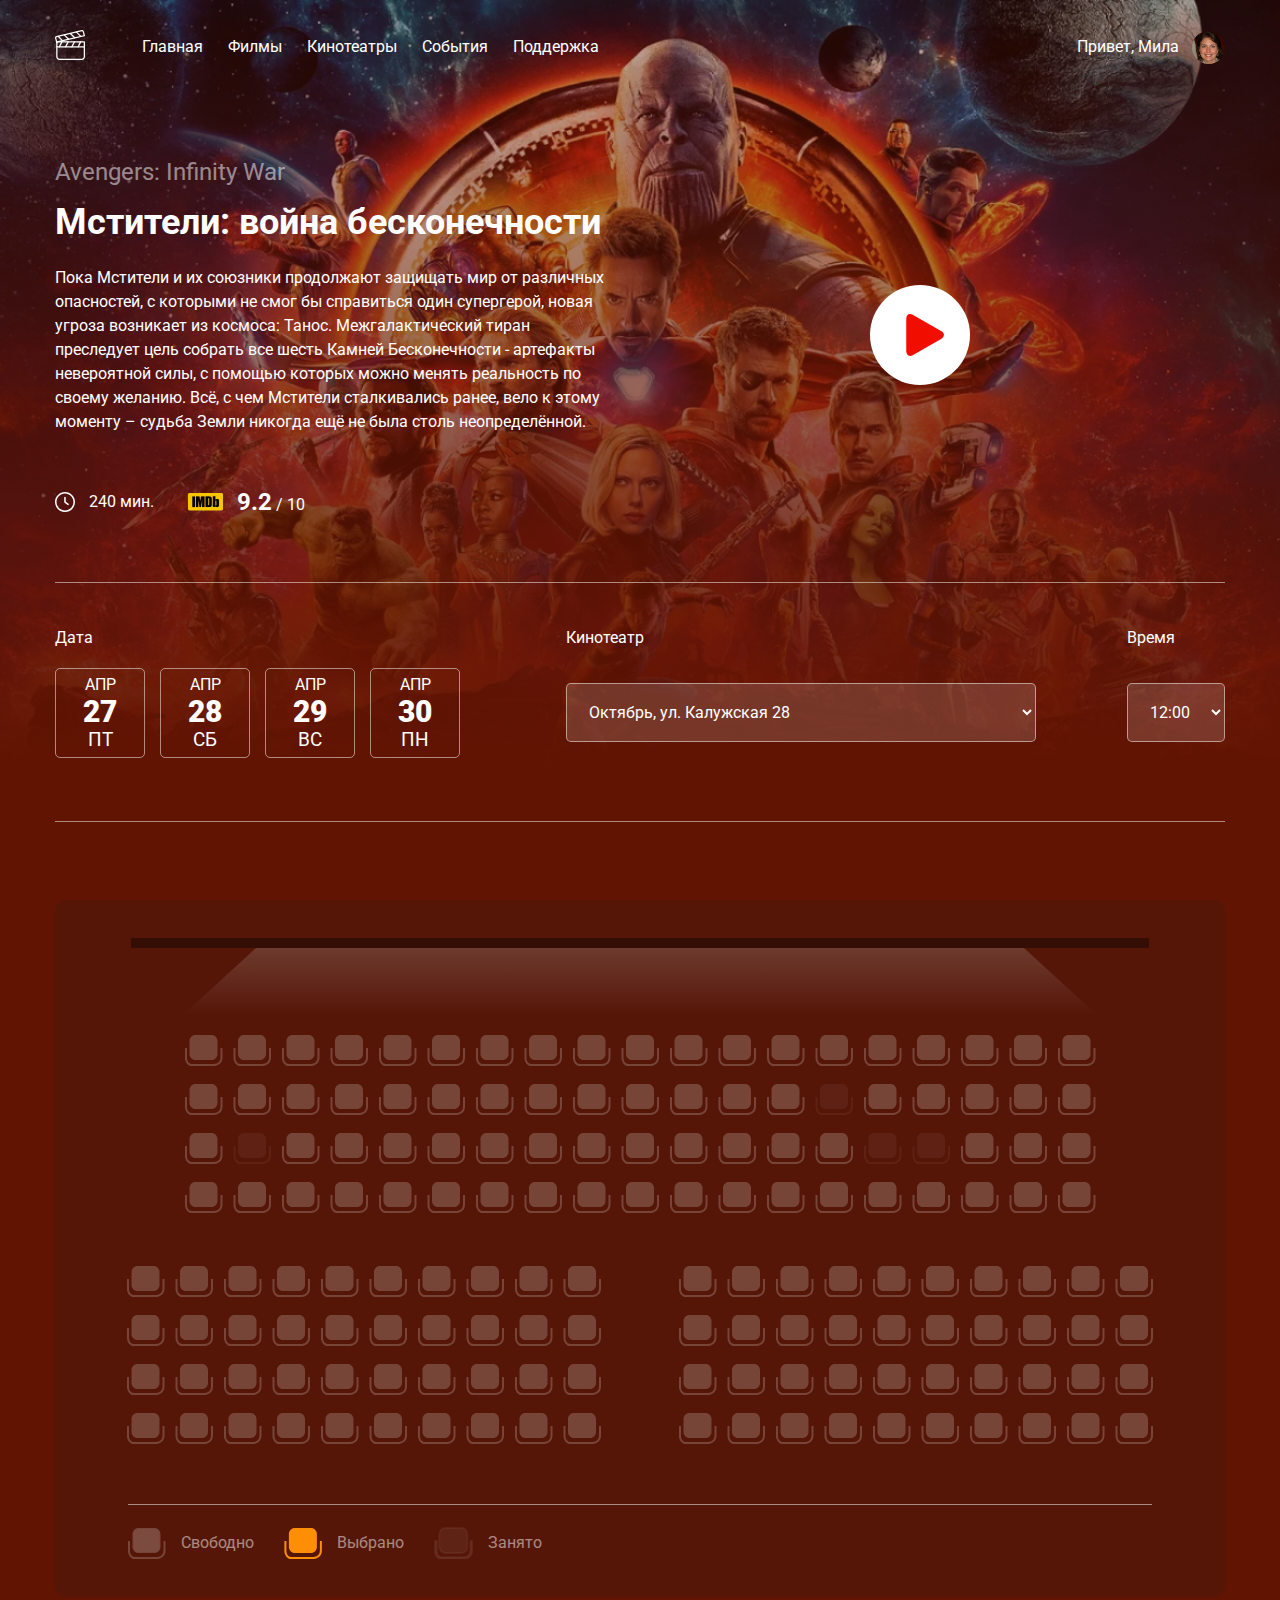
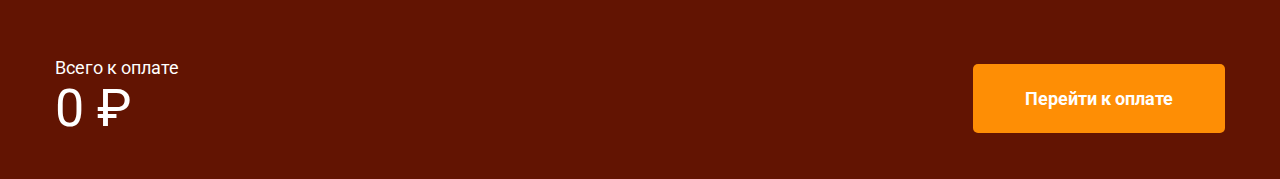
==== commit ad0d7dc4: "шапка, главный экран и функционал сайта" ====
--- a/cinema-project-main/index.html
+++ b/cinema-project-main/index.html
@@ -122,7 +122,7 @@
 </div>
     </header>
     <div class="scheme container">
-        <svg width="1170" height="600" viewBox="0 0 1170 600" fill="none" xmlns="http://www.w3.org/2000/svg">
+        <svg class="scheme-svg" width="1170" height="600" viewBox="0 0 1170 600" fill="none" xmlns="http://www.w3.org/2000/svg">
             
             <path class="light" d="M128 115L201.04 48H968.96L1042 115H128Z" fill="url(#paint0_linear_13_374)"/>
             <line x1="76" y1="43" x2="1094" y2="43" stroke="black" stroke-opacity="0.39" stroke-width="10"/>
@@ -304,7 +304,7 @@
             </linearGradient>
             </defs>
             </svg>
-            <hr/>
+            
             <div class="legend">
                 <div class="legend-free legend-label">
                     <svg width="38" height="32" viewBox="0 0 38 32" fill="none" xmlns="http://www.w3.org/2000/svg">
@@ -315,7 +315,7 @@
                 </div>
                 <div class="legend-active legend-label">
                     <svg width="38" height="32" viewBox="0 0 38 32" fill="none" xmlns="http://www.w3.org/2000/svg">
-                        <path d="M0.390625 24.5C0.390625 24.5256 0.391608 24.5512 0.393571 24.5767C0.486973 25.7909 0.92738 27.5963 1.97857 29.1283C3.05641 30.6991 4.79938 32 7.39062 32H29.8906C29.9144 32 29.9382 31.9992 29.9619 31.9975C31.2891 31.9027 33.2417 31.3731 34.8862 30.0716C36.5712 28.7381 37.8906 26.6218 37.8906 23.5V14H35.8906V23.5C35.8906 25.9782 34.8767 27.5286 33.645 28.5034C32.3871 29.499 30.86 29.9212 29.8533 30H7.39062C5.58187 30 4.40817 29.1342 3.62768 27.9967C2.83084 26.8354 2.4702 25.4126 2.39062 24.46V14H0.390625V24.5ZM26.8906 1H10.8906C7.57692 1 4.89062 3.68629 4.89062 7V20C4.89062 23.3137 7.57692 26 10.8906 26H26.8906C30.2043 26 32.8906 23.3137 32.8906 20V7C32.8906 3.68629 30.2043 1 26.8906 1Z"/>
+                        <path class="active" d="M0.390625 24.5C0.390625 24.5256 0.391608 24.5512 0.393571 24.5767C0.486973 25.7909 0.92738 27.5963 1.97857 29.1283C3.05641 30.6991 4.79938 32 7.39062 32H29.8906C29.9144 32 29.9382 31.9992 29.9619 31.9975C31.2891 31.9027 33.2417 31.3731 34.8862 30.0716C36.5712 28.7381 37.8906 26.6218 37.8906 23.5V14H35.8906V23.5C35.8906 25.9782 34.8767 27.5286 33.645 28.5034C32.3871 29.499 30.86 29.9212 29.8533 30H7.39062C5.58187 30 4.40817 29.1342 3.62768 27.9967C2.83084 26.8354 2.4702 25.4126 2.39062 24.46V14H0.390625V24.5ZM26.8906 1H10.8906C7.57692 1 4.89062 3.68629 4.89062 7V20C4.89062 23.3137 7.57692 26 10.8906 26H26.8906C30.2043 26 32.8906 23.3137 32.8906 20V7C32.8906 3.68629 30.2043 1 26.8906 1Z"/>
                         </svg>
                                                 
                         <span class="legend-active" >Выбрано</span>
@@ -323,12 +323,21 @@
                 <div class="legend-booked legend-label">
                     <svg width="39" height="32" viewBox="0 0 39 32" fill="none" xmlns="http://www.w3.org/2000/svg">
                         <path d="M6.3125 7C6.3125 4.23858 8.55108 2 11.3125 2H27.3125C30.0739 2 32.3125 4.23858 32.3125 7V20C32.3125 22.7614 30.0739 25 27.3125 25H11.3125C8.55108 25 6.3125 22.7614 6.3125 20V7Z" fill="white" fill-opacity="0.05"/>
-                        <path d="M0.8125 24.5C0.8125 24.5256 0.813483 24.5512 0.815446 24.5767C0.908848 25.7909 1.34926 27.5963 2.40044 29.1283C3.47829 30.6991 5.22125 32 7.8125 32H30.3125C30.3363 32 30.36 31.9992 30.3837 31.9975C31.711 31.9027 33.6636 31.3731 35.3081 30.0716C36.9931 28.7381 38.3125 26.6218 38.3125 23.5V14H36.3125V23.5C36.3125 25.9782 35.2985 27.5286 34.0669 28.5034C32.8089 29.499 31.2819 29.9212 30.2752 30H7.8125C6.00375 30 4.83004 29.1342 4.04956 27.9967C3.25271 26.8354 2.89207 25.4126 2.8125 24.46V14H0.8125V24.5ZM27.3125 1H11.3125C7.99879 1 5.3125 3.68629 5.3125 7V20C5.3125 23.3137 7.99879 26 11.3125 26H27.3125C30.6262 26 33.3125 23.3137 33.3125 20V7C33.3125 3.68629 30.6262 1 27.3125 1Z" stroke="white" stroke-opacity="0.05" stroke-width="2" stroke-linejoin="round"/>
+                        <path class="booked" d="M0.8125 24.5C0.8125 24.5256 0.813483 24.5512 0.815446 24.5767C0.908848 25.7909 1.34926 27.5963 2.40044 29.1283C3.47829 30.6991 5.22125 32 7.8125 32H30.3125C30.3363 32 30.36 31.9992 30.3837 31.9975C31.711 31.9027 33.6636 31.3731 35.3081 30.0716C36.9931 28.7381 38.3125 26.6218 38.3125 23.5V14H36.3125V23.5C36.3125 25.9782 35.2985 27.5286 34.0669 28.5034C32.8089 29.499 31.2819 29.9212 30.2752 30H7.8125C6.00375 30 4.83004 29.1342 4.04956 27.9967C3.25271 26.8354 2.89207 25.4126 2.8125 24.46V14H0.8125V24.5ZM27.3125 1H11.3125C7.99879 1 5.3125 3.68629 5.3125 7V20C5.3125 23.3137 7.99879 26 11.3125 26H27.3125C30.6262 26 33.3125 23.3137 33.3125 20V7C33.3125 3.68629 30.6262 1 27.3125 1Z" stroke="white" stroke-opacity="0.05" stroke-width="2" stroke-linejoin="round"/>
                         </svg>                        
                         <span class="legend-booked" >Занято</span>
                 </div>
             </div>
 
     </div>
+    <div class="price container">
+        
+      <div class="price-tag">
+        <span class="price-label">Всего к оплате</span>
+         <span class="price-total" >0</span>
+         <span class="ruble">₽</span></div>
+      <a href="#" class="button button-pay">Перейти к оплате</a>
+    </div>
+    <script src="js/scripts.js"></script>
 </body>
 </html> --- a/cinema-project-main/css/style.css
+++ b/cinema-project-main/css/style.css
@@ -175,12 +175,53 @@
     fill: rgba(255, 255, 255, 0.05);
     cursor: not-allowed;
 }
+.scheme path.active,
+.scheme path.active:hover{
+    fill:  #FE8E05;
+    cursor: not-allowed;
+}
 .legend{
     display: flex;
     align-items: center;
+    border-top: 1px solid rgba(255, 255, 255, 0.5);
+    max-width: 1024px;
+    margin: auto;
+    padding-top: 22px;
+    padding-bottom: 38px;
 }
 .legend-label{
     display: flex;
     align-items: center;
     margin-right: 30px;
+    color: rgba(255, 255, 255, 0.5);
+}
+.legend svg{
+    margin-right: 15px;
+}
+.price{
+    padding-top: 20px;
+    padding-bottom: 40px;
+    display: flex;
+    align-items: center;
+    justify-content: space-between;
+}
+.price-label{
+    display: block;
+    font-size: 18px;
+    line-height: 21px;
+}
+.price-tag{
+    font-size: 52px;
+    line-height: 61px;
+}
+.button {
+    display: block;
+    background: #FE8E05;
+    border-radius: 5px;
+    color: #fff;
+    font-weight: bold;
+    font-size: 18px;
+    line-height: 21px;
+    padding: 24px 52px;
+    text-decoration: none;
 }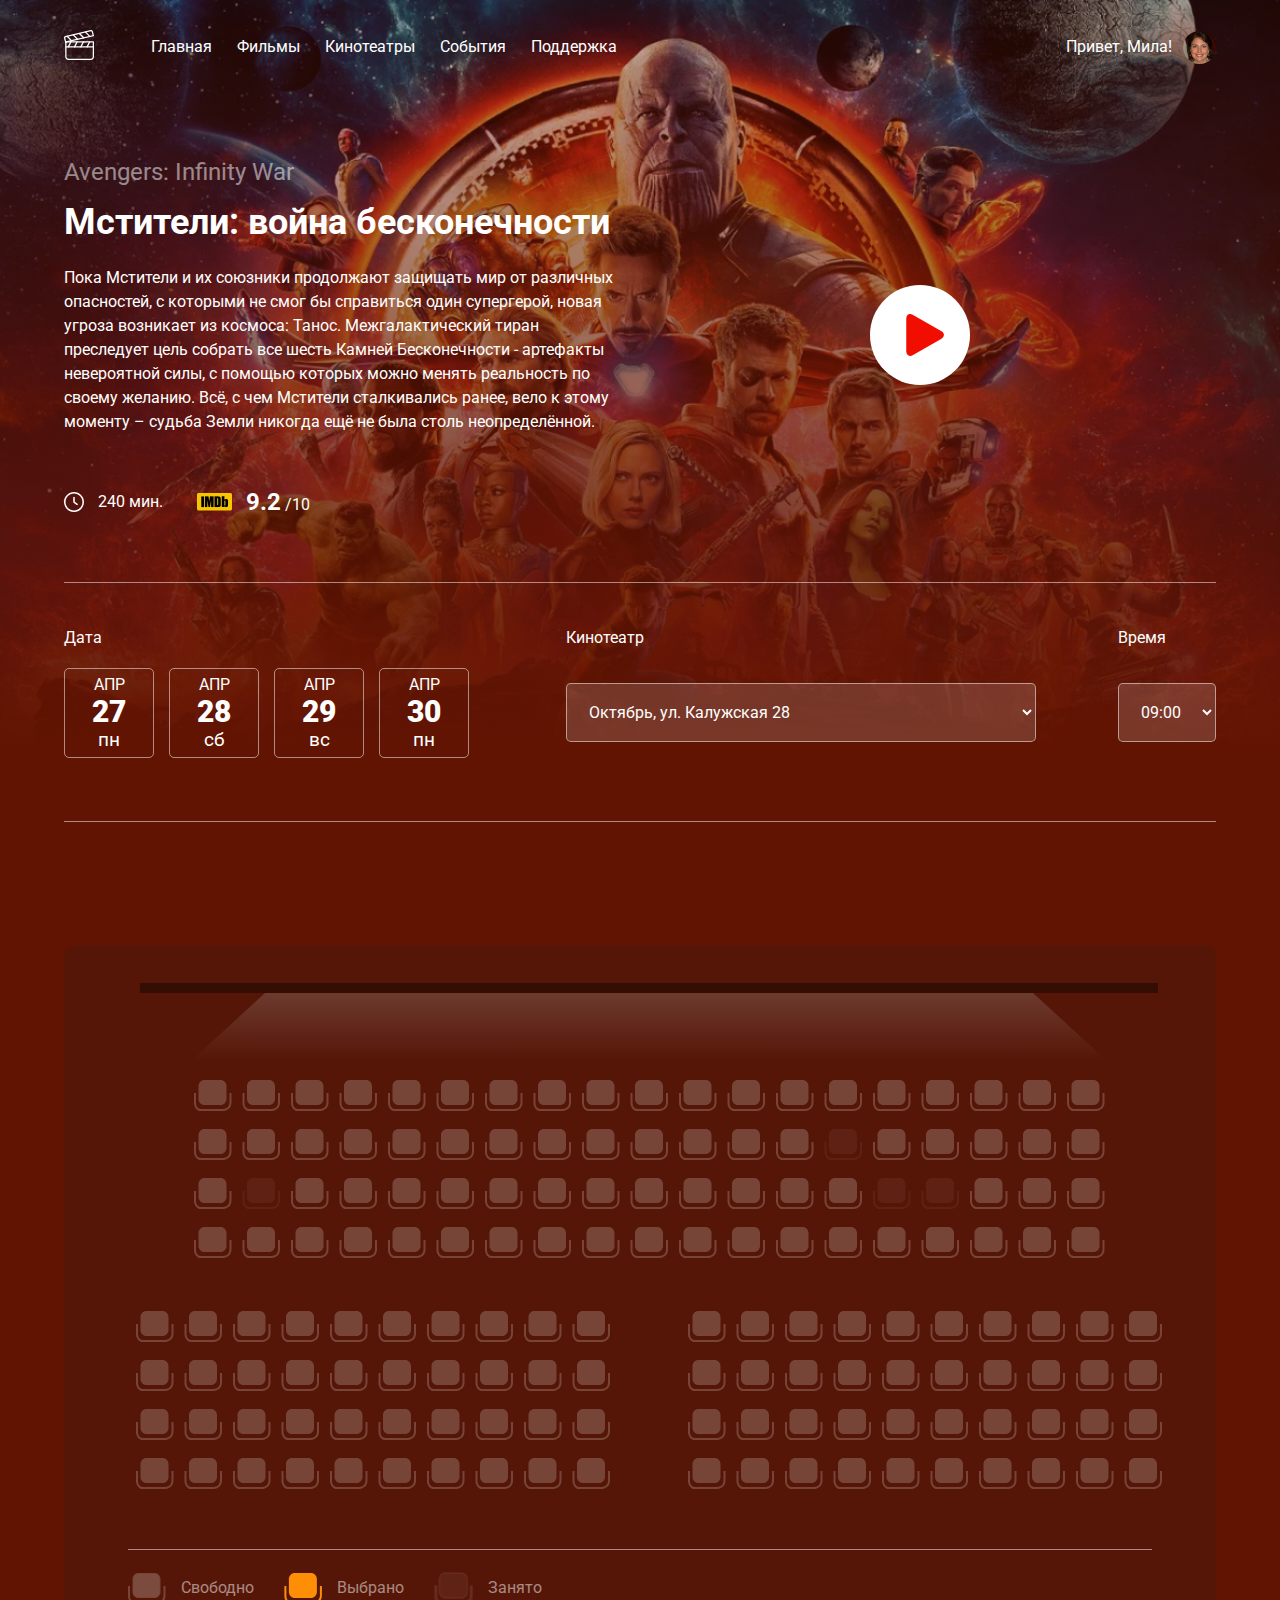
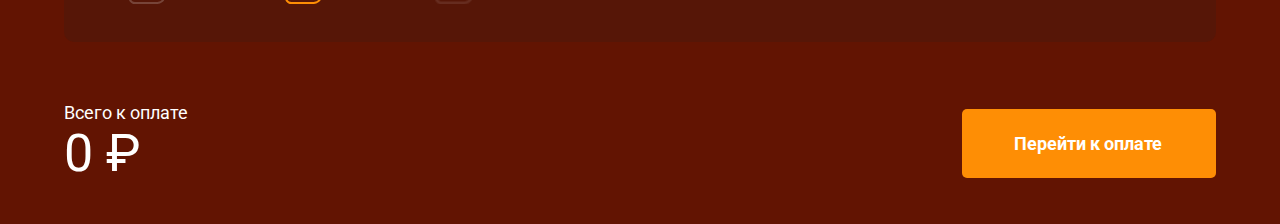
==== commit fd990d66: "готовый сайт с адаптивность." ====
--- a/cinema-project-main/index.html
+++ b/cinema-project-main/index.html
@@ -1,343 +1,393 @@
-<!DOCTYPE html>
-<html lang="ru">
-<head>
-    <meta charset="UTF-8">
-    <meta http-equiv="X-UA-Compatible" content="IE=edge">
-    <meta name="viewport" content="width=device-width, initial-scale=1.0">
-    <title>Online cinema</title>
-    <link rel="preconnect" href="https://fonts.googleapis.com">
-    <link rel="preconnect" href="https://fonts.gstatic.com" crossorigin>
-    <link href="https://fonts.googleapis.com/css2?family=Roboto:wght@400;700&display=swap" rel="stylesheet">
-    <link rel="stylesheet" href="css/style.css">
-    <link rel="stylesheet" href="css/normalize.css">
-</head>
-<body>
-    <header class="header ">
-    <div class="navbar container">
-        <a href="/">
-            <img src="img/logo.svg" alt="Logo"></a>
-            <nav class="nav">
-                <ul class="menu">
-                    <li class="menu-item">
-                        <a href="#" class="menu-link">Главная</a>
-                    </li>
-                    <li class="menu-item">
-                        <a href="#" class="menu-link">Филмы</a>
-                    </li>
-                    <li class="menu-item">
-                        <a href="#" class="menu-link">Кинотеатры</a>
-                    </li>
-                    <li class="menu-item">
-                        <a href="#" class="menu-link">События</a>
-                    </li>
-                    <li class="menu-item">
-                        <a href="#" class="menu-link">Поддержка</a>
-                    </li>
-                </ul>
-            </nav>
-            <div class="user">
-                <span class="" >Привет, Мила</span>
-                <img class="avatar" src="img/avatar.png" alt="Мила">
-            </div>
-    </div>
-      <!-- /.navbar -->
-<div class="film container">
-    <div class="film-info">
-        <small class="film-title-small">Avengers: Infinity War</small>
-        <h1 class="film-title">Мстители: война бесконечности</h1>
-        <p class="film-description">Пока Мстители и их союзники продолжают защищать мир от различных опасностей, с которыми не смог бы справиться один супергерой, новая угроза возникает из космоса: Танос. Межгалактический тиран преследует цель собрать все шесть Камней Бесконечности - артефакты невероятной силы, с помощью которых можно менять реальность по своему желанию. Всё, с чем Мстители сталкивались ранее, вело к этому моменту – судьба Земли никогда ещё не была столь неопределённой.
-
-        </p>
-        <div class="film-details">
-            <div class="time">
-                <img src="img/clock.svg" alt="clock" class="time-icon">
-                <span class="time-counter">240 мин.</span>
-            </div>
-            <div class="rating">
-                <img src="img/imdb.png" alt="imdb logo" class="rating-icon">
-                <span class="rating-counter">
-                    <strong class="rating-current">9.2</strong> / 10
-
-                </span>
-            </div>
-        </div>
-        <!-- /.film-details -->
-    </div>
-         <!-- /.film-info -->
-       <a href="" class="film-trailer"><svg width="100" height="100" viewBox="0 0 100 100" fill="none" xmlns="http://www.w3.org/2000/svg">
-        <circle cx="50" cy="50" r="50" fill="white"/>
-        <g clip-path="url(#clip0_1:158)">
-        <path d="M43.0758 30.0033C39.3071 27.8416 36.2518 29.6125 36.2518 33.9556V66.0059C36.2518 70.3533 39.3071 72.1219 43.0758 69.9623L71.0893 53.8967C74.8592 51.7342 74.8592 48.2306 71.0893 46.0686L43.0758 30.0033Z" fill="#F20D01"/>
-        </g>
-        <defs>
-        <clipPath id="clip0_1:158">
-        <rect width="41.8013" height="41.8013" fill="white" transform="translate(34.1837 29.0816)"/>
-        </clipPath>
-        </defs>
-        </svg>
-        </a>
-       <!-- /.film-trailer -->
-</div>
-<!-- /.film -->
-<div class="session container">
-<div class="session-date">
-    <span class="session-label">Дата</span>
-    <div class="session-date-block">
-  <div class="session-date-item">
-      <span class="session-month">АПР</span>
-      <span class="session-day">27</span>
-      <span class="session-week">ПТ</span></div>
-  <div class="session-date-item">
-      <span class="session-month">АПР</span>
-      <span class="session-day">28</span>
-      <span class="session-week">СБ</span></div>
-  <div class="session-date-item">
-      <span class="session-month">АПР</span>
-      <span class="session-day">29</span>
-      <span class="session-week">ВС</span></div>
-  <div class="session-date-item">
-      <span class="session-month">АПР</span>
-      <span class="session-day">30</span>
-      <span class="session-week">ПН</span></div>
-    </div>
-
-</div>
-<div class="session-cinema">
-    <span class="session-label">Кинотеатр</span>
-    <select class="select select-cinema" name="cinema" >
-        <option value="Октябрь, ул. Калужская 28">Октябрь, ул. Калужская 28</option>
-        <option value="IMAX, ул. Ленина 32">IMAX, ул. Ленина 32</option>
-        <option value="CinemaMall, ул. Пушкина 12">CinemaMall, ул. Пушкина 12</option>
-    </select>
-</div>
-<div class="session-time">
-    
-    <span class="session-label">Время</span>
-    <select class="select" name="cinema" >
-        <option value="12:00">12:00</option>
-        <option value="16:30">16:30</option>
-        <option value="17:25">17:25</option>
-    </select>
-</div>
-</div>
-    </header>
-    <div class="scheme container">
-        <svg class="scheme-svg" width="1170" height="600" viewBox="0 0 1170 600" fill="none" xmlns="http://www.w3.org/2000/svg">
-            
-            <path class="light" d="M128 115L201.04 48H968.96L1042 115H128Z" fill="url(#paint0_linear_13_374)"/>
-            <line x1="76" y1="43" x2="1094" y2="43" stroke="black" stroke-opacity="0.39" stroke-width="10"/>
-            <path d="M130 158.5C130 158.526 130.001 158.551 130.003 158.577C130.096 159.791 130.537 161.596 131.588 163.128C132.666 164.699 134.409 166 137 166H159.5C159.524 166 159.548 165.999 159.571 165.997C160.899 165.903 162.851 165.373 164.496 164.072C166.181 162.738 167.5 160.622 167.5 157.5V148H165.5V157.5C165.5 159.978 164.486 161.529 163.254 162.503C161.996 163.499 160.469 163.921 159.463 164H137C135.191 164 134.018 163.134 133.237 161.997C132.44 160.835 132.08 159.413 132 158.46V148H130V158.5ZM156.5 135H140.5C137.186 135 134.5 137.686 134.5 141V154C134.5 157.314 137.186 160 140.5 160H156.5C159.814 160 162.5 157.314 162.5 154V141C162.5 137.686 159.814 135 156.5 135Z"/>
-            <path d="M178.5 158.5C178.5 158.526 178.501 158.551 178.503 158.577C178.596 159.791 179.037 161.596 180.088 163.128C181.166 164.699 182.909 166 185.5 166H208C208.024 166 208.048 165.999 208.071 165.997C209.399 165.903 211.351 165.373 212.996 164.072C214.681 162.738 216 160.622 216 157.5V148H214V157.5C214 159.978 212.986 161.529 211.754 162.503C210.496 163.499 208.969 163.921 207.963 164H185.5C183.691 164 182.518 163.134 181.737 161.997C180.94 160.835 180.58 159.413 180.5 158.46V148H178.5V158.5ZM205 135H189C185.686 135 183 137.686 183 141V154C183 157.314 185.686 160 189 160H205C208.314 160 211 157.314 211 154V141C211 137.686 208.314 135 205 135Z"/>
-            <path d="M227 158.5C227 158.526 227.001 158.551 227.003 158.577C227.096 159.791 227.537 161.596 228.588 163.128C229.666 164.699 231.409 166 234 166H256.5C256.524 166 256.548 165.999 256.571 165.997C257.899 165.903 259.851 165.373 261.496 164.072C263.181 162.738 264.5 160.622 264.5 157.5V148H262.5V157.5C262.5 159.978 261.486 161.529 260.254 162.503C258.996 163.499 257.469 163.921 256.463 164H234C232.191 164 231.018 163.134 230.237 161.997C229.44 160.835 229.08 159.413 229 158.46V148H227V158.5ZM253.5 135H237.5C234.186 135 231.5 137.686 231.5 141V154C231.5 157.314 234.186 160 237.5 160H253.5C256.814 160 259.5 157.314 259.5 154V141C259.5 137.686 256.814 135 253.5 135Z"/>
-            <path d="M275.5 158.5C275.5 158.526 275.501 158.551 275.503 158.577C275.596 159.791 276.037 161.596 277.088 163.128C278.166 164.699 279.909 166 282.5 166H305C305.024 166 305.048 165.999 305.071 165.997C306.399 165.903 308.351 165.373 309.996 164.072C311.681 162.738 313 160.622 313 157.5V148H311V157.5C311 159.978 309.986 161.529 308.754 162.503C307.496 163.499 305.969 163.921 304.963 164H282.5C280.691 164 279.518 163.134 278.737 161.997C277.94 160.835 277.58 159.413 277.5 158.46V148H275.5V158.5ZM302 135H286C282.686 135 280 137.686 280 141V154C280 157.314 282.686 160 286 160H302C305.314 160 308 157.314 308 154V141C308 137.686 305.314 135 302 135Z"/>
-            <path d="M324 158.5C324 158.526 324.001 158.551 324.003 158.577C324.096 159.791 324.537 161.596 325.588 163.128C326.666 164.699 328.409 166 331 166H353.5C353.524 166 353.548 165.999 353.571 165.997C354.899 165.903 356.851 165.373 358.496 164.072C360.181 162.738 361.5 160.622 361.5 157.5V148H359.5V157.5C359.5 159.978 358.486 161.529 357.254 162.503C355.996 163.499 354.469 163.921 353.463 164H331C329.191 164 328.018 163.134 327.237 161.997C326.44 160.835 326.08 159.413 326 158.46V148H324V158.5ZM350.5 135H334.5C331.186 135 328.5 137.686 328.5 141V154C328.5 157.314 331.186 160 334.5 160H350.5C353.814 160 356.5 157.314 356.5 154V141C356.5 137.686 353.814 135 350.5 135Z"/>
-            <path d="M372.5 158.5C372.5 158.526 372.501 158.551 372.503 158.577C372.596 159.791 373.037 161.596 374.088 163.128C375.166 164.699 376.909 166 379.5 166H402C402.024 166 402.048 165.999 402.071 165.997C403.399 165.903 405.351 165.373 406.996 164.072C408.681 162.738 410 160.622 410 157.5V148H408V157.5C408 159.978 406.986 161.529 405.754 162.503C404.496 163.499 402.969 163.921 401.963 164H379.5C377.691 164 376.518 163.134 375.737 161.997C374.94 160.835 374.58 159.413 374.5 158.46V148H372.5V158.5ZM399 135H383C379.686 135 377 137.686 377 141V154C377 157.314 379.686 160 383 160H399C402.314 160 405 157.314 405 154V141C405 137.686 402.314 135 399 135Z"/>
-            <path d="M421 158.5C421 158.526 421.001 158.551 421.003 158.577C421.096 159.791 421.537 161.596 422.588 163.128C423.666 164.699 425.409 166 428 166H450.5C450.524 166 450.548 165.999 450.571 165.997C451.899 165.903 453.851 165.373 455.496 164.072C457.181 162.738 458.5 160.622 458.5 157.5V148H456.5V157.5C456.5 159.978 455.486 161.529 454.254 162.503C452.996 163.499 451.469 163.921 450.463 164H428C426.191 164 425.018 163.134 424.237 161.997C423.44 160.835 423.08 159.413 423 158.46V148H421V158.5ZM447.5 135H431.5C428.186 135 425.5 137.686 425.5 141V154C425.5 157.314 428.186 160 431.5 160H447.5C450.814 160 453.5 157.314 453.5 154V141C453.5 137.686 450.814 135 447.5 135Z"/>
-            <path d="M469.5 158.5C469.5 158.526 469.501 158.551 469.503 158.577C469.596 159.791 470.037 161.596 471.088 163.128C472.166 164.699 473.909 166 476.5 166H499C499.024 166 499.048 165.999 499.071 165.997C500.399 165.903 502.351 165.373 503.996 164.072C505.681 162.738 507 160.622 507 157.5V148H505V157.5C505 159.978 503.986 161.529 502.754 162.503C501.496 163.499 499.969 163.921 498.963 164H476.5C474.691 164 473.518 163.134 472.737 161.997C471.94 160.835 471.58 159.413 471.5 158.46V148H469.5V158.5ZM496 135H480C476.686 135 474 137.686 474 141V154C474 157.314 476.686 160 480 160H496C499.314 160 502 157.314 502 154V141C502 137.686 499.314 135 496 135Z"/>
-            <path d="M518 158.5C518 158.526 518.001 158.551 518.003 158.577C518.096 159.791 518.537 161.596 519.588 163.128C520.666 164.699 522.409 166 525 166H547.5C547.524 166 547.548 165.999 547.571 165.997C548.899 165.903 550.851 165.373 552.496 164.072C554.181 162.738 555.5 160.622 555.5 157.5V148H553.5V157.5C553.5 159.978 552.486 161.529 551.254 162.503C549.996 163.499 548.469 163.921 547.463 164H525C523.191 164 522.018 163.134 521.237 161.997C520.44 160.835 520.08 159.413 520 158.46V148H518V158.5ZM544.5 135H528.5C525.186 135 522.5 137.686 522.5 141V154C522.5 157.314 525.186 160 528.5 160H544.5C547.814 160 550.5 157.314 550.5 154V141C550.5 137.686 547.814 135 544.5 135Z"/>
-            <path d="M566.5 158.5C566.5 158.526 566.501 158.551 566.503 158.577C566.596 159.791 567.037 161.596 568.088 163.128C569.166 164.699 570.909 166 573.5 166H596C596.024 166 596.048 165.999 596.071 165.997C597.399 165.903 599.351 165.373 600.996 164.072C602.681 162.738 604 160.622 604 157.5V148H602V157.5C602 159.978 600.986 161.529 599.754 162.503C598.496 163.499 596.969 163.921 595.963 164H573.5C571.691 164 570.518 163.134 569.737 161.997C568.94 160.835 568.58 159.413 568.5 158.46V148H566.5V158.5ZM593 135H577C573.686 135 571 137.686 571 141V154C571 157.314 573.686 160 577 160H593C596.314 160 599 157.314 599 154V141C599 137.686 596.314 135 593 135Z"/>
-            <path d="M615 158.5C615 158.526 615.001 158.551 615.003 158.577C615.096 159.791 615.537 161.596 616.588 163.128C617.666 164.699 619.409 166 622 166H644.5C644.524 166 644.548 165.999 644.571 165.997C645.899 165.903 647.851 165.373 649.496 164.072C651.181 162.738 652.5 160.622 652.5 157.5V148H650.5V157.5C650.5 159.978 649.486 161.529 648.254 162.503C646.996 163.499 645.469 163.921 644.463 164H622C620.191 164 619.018 163.134 618.237 161.997C617.44 160.835 617.08 159.413 617 158.46V148H615V158.5ZM641.5 135H625.5C622.186 135 619.5 137.686 619.5 141V154C619.5 157.314 622.186 160 625.5 160H641.5C644.814 160 647.5 157.314 647.5 154V141C647.5 137.686 644.814 135 641.5 135Z"/>
-            <path d="M663.5 158.5C663.5 158.526 663.501 158.551 663.503 158.577C663.596 159.791 664.037 161.596 665.088 163.128C666.166 164.699 667.909 166 670.5 166H693C693.024 166 693.048 165.999 693.071 165.997C694.399 165.903 696.351 165.373 697.996 164.072C699.681 162.738 701 160.622 701 157.5V148H699V157.5C699 159.978 697.986 161.529 696.754 162.503C695.496 163.499 693.969 163.921 692.963 164H670.5C668.691 164 667.518 163.134 666.737 161.997C665.94 160.835 665.58 159.413 665.5 158.46V148H663.5V158.5ZM690 135H674C670.686 135 668 137.686 668 141V154C668 157.314 670.686 160 674 160H690C693.314 160 696 157.314 696 154V141C696 137.686 693.314 135 690 135Z"/>
-            <path d="M712 158.5C712 158.526 712.001 158.551 712.003 158.577C712.096 159.791 712.537 161.596 713.588 163.128C714.666 164.699 716.409 166 719 166H741.5C741.524 166 741.548 165.999 741.571 165.997C742.899 165.903 744.851 165.373 746.496 164.072C748.181 162.738 749.5 160.622 749.5 157.5V148H747.5V157.5C747.5 159.978 746.486 161.529 745.254 162.503C743.996 163.499 742.469 163.921 741.463 164H719C717.191 164 716.018 163.134 715.237 161.997C714.44 160.835 714.08 159.413 714 158.46V148H712V158.5ZM738.5 135H722.5C719.186 135 716.5 137.686 716.5 141V154C716.5 157.314 719.186 160 722.5 160H738.5C741.814 160 744.5 157.314 744.5 154V141C744.5 137.686 741.814 135 738.5 135Z"/>
-            <path d="M760.5 158.5C760.5 158.526 760.501 158.551 760.503 158.577C760.596 159.791 761.037 161.596 762.088 163.128C763.166 164.699 764.909 166 767.5 166H790C790.024 166 790.048 165.999 790.071 165.997C791.399 165.903 793.351 165.373 794.996 164.072C796.681 162.738 798 160.622 798 157.5V148H796V157.5C796 159.978 794.986 161.529 793.754 162.503C792.496 163.499 790.969 163.921 789.963 164H767.5C765.691 164 764.518 163.134 763.737 161.997C762.94 160.835 762.58 159.413 762.5 158.46V148H760.5V158.5ZM787 135H771C767.686 135 765 137.686 765 141V154C765 157.314 767.686 160 771 160H787C790.314 160 793 157.314 793 154V141C793 137.686 790.314 135 787 135Z"/>
-            <path d="M809 158.5C809 158.526 809.001 158.551 809.003 158.577C809.096 159.791 809.537 161.596 810.588 163.128C811.666 164.699 813.409 166 816 166H838.5C838.524 166 838.548 165.999 838.571 165.997C839.899 165.903 841.851 165.373 843.496 164.072C845.181 162.738 846.5 160.622 846.5 157.5V148H844.5V157.5C844.5 159.978 843.486 161.529 842.254 162.503C840.996 163.499 839.469 163.921 838.463 164H816C814.191 164 813.018 163.134 812.237 161.997C811.44 160.835 811.08 159.413 811 158.46V148H809V158.5ZM835.5 135H819.5C816.186 135 813.5 137.686 813.5 141V154C813.5 157.314 816.186 160 819.5 160H835.5C838.814 160 841.5 157.314 841.5 154V141C841.5 137.686 838.814 135 835.5 135Z"/>
-            <path d="M857.5 158.5C857.5 158.526 857.501 158.551 857.503 158.577C857.596 159.791 858.037 161.596 859.088 163.128C860.166 164.699 861.909 166 864.5 166H887C887.024 166 887.048 165.999 887.071 165.997C888.399 165.903 890.351 165.373 891.996 164.072C893.681 162.738 895 160.622 895 157.5V148H893V157.5C893 159.978 891.986 161.529 890.754 162.503C889.496 163.499 887.969 163.921 886.963 164H864.5C862.691 164 861.518 163.134 860.737 161.997C859.94 160.835 859.58 159.413 859.5 158.46V148H857.5V158.5ZM884 135H868C864.686 135 862 137.686 862 141V154C862 157.314 864.686 160 868 160H884C887.314 160 890 157.314 890 154V141C890 137.686 887.314 135 884 135Z"/>
-            <path d="M906 158.5C906 158.526 906.001 158.551 906.003 158.577C906.096 159.791 906.537 161.596 907.588 163.128C908.666 164.699 910.409 166 913 166H935.5C935.524 166 935.548 165.999 935.571 165.997C936.899 165.903 938.851 165.373 940.496 164.072C942.181 162.738 943.5 160.622 943.5 157.5V148H941.5V157.5C941.5 159.978 940.486 161.529 939.254 162.503C937.996 163.499 936.469 163.921 935.463 164H913C911.191 164 910.018 163.134 909.237 161.997C908.44 160.835 908.08 159.413 908 158.46V148H906V158.5ZM932.5 135H916.5C913.186 135 910.5 137.686 910.5 141V154C910.5 157.314 913.186 160 916.5 160H932.5C935.814 160 938.5 157.314 938.5 154V141C938.5 137.686 935.814 135 932.5 135Z"/>
-            <path d="M954.5 158.5C954.5 158.526 954.501 158.551 954.503 158.577C954.596 159.791 955.037 161.596 956.088 163.128C957.166 164.699 958.909 166 961.5 166H984C984.024 166 984.048 165.999 984.071 165.997C985.399 165.903 987.351 165.373 988.996 164.072C990.681 162.738 992 160.622 992 157.5V148H990V157.5C990 159.978 988.986 161.529 987.754 162.503C986.496 163.499 984.969 163.921 983.963 164H961.5C959.691 164 958.518 163.134 957.737 161.997C956.94 160.835 956.58 159.413 956.5 158.46V148H954.5V158.5ZM981 135H965C961.686 135 959 137.686 959 141V154C959 157.314 961.686 160 965 160H981C984.314 160 987 157.314 987 154V141C987 137.686 984.314 135 981 135Z"/>
-            <path d="M1003 158.5C1003 158.526 1003 158.551 1003 158.577C1003.1 159.791 1003.54 161.596 1004.59 163.128C1005.67 164.699 1007.41 166 1010 166H1032.5C1032.52 166 1032.55 165.999 1032.57 165.997C1033.9 165.903 1035.85 165.373 1037.5 164.072C1039.18 162.738 1040.5 160.622 1040.5 157.5V148H1038.5V157.5C1038.5 159.978 1037.49 161.529 1036.25 162.503C1035 163.499 1033.47 163.921 1032.46 164H1010C1008.19 164 1007.02 163.134 1006.24 161.997C1005.44 160.835 1005.08 159.413 1005 158.46V148H1003V158.5ZM1029.5 135H1013.5C1010.19 135 1007.5 137.686 1007.5 141V154C1007.5 157.314 1010.19 160 1013.5 160H1029.5C1032.81 160 1035.5 157.314 1035.5 154V141C1035.5 137.686 1032.81 135 1029.5 135Z"/>
-            <path d="M130 207.5C130 207.526 130.001 207.551 130.003 207.577C130.096 208.791 130.537 210.596 131.588 212.128C132.666 213.699 134.409 215 137 215H159.5C159.524 215 159.548 214.999 159.571 214.997C160.899 214.903 162.851 214.373 164.496 213.072C166.181 211.738 167.5 209.622 167.5 206.5V197H165.5V206.5C165.5 208.978 164.486 210.529 163.254 211.503C161.996 212.499 160.469 212.921 159.463 213H137C135.191 213 134.018 212.134 133.237 210.997C132.44 209.835 132.08 208.413 132 207.46V197H130V207.5ZM156.5 184H140.5C137.186 184 134.5 186.686 134.5 190V203C134.5 206.314 137.186 209 140.5 209H156.5C159.814 209 162.5 206.314 162.5 203V190C162.5 186.686 159.814 184 156.5 184Z"/>
-            <path d="M178.5 207.5C178.5 207.526 178.501 207.551 178.503 207.577C178.596 208.791 179.037 210.596 180.088 212.128C181.166 213.699 182.909 215 185.5 215H208C208.024 215 208.048 214.999 208.071 214.997C209.399 214.903 211.351 214.373 212.996 213.072C214.681 211.738 216 209.622 216 206.5V197H214V206.5C214 208.978 212.986 210.529 211.754 211.503C210.496 212.499 208.969 212.921 207.963 213H185.5C183.691 213 182.518 212.134 181.737 210.997C180.94 209.835 180.58 208.413 180.5 207.46V197H178.5V207.5ZM205 184H189C185.686 184 183 186.686 183 190V203C183 206.314 185.686 209 189 209H205C208.314 209 211 206.314 211 203V190C211 186.686 208.314 184 205 184Z"/>
-            <path d="M227 207.5C227 207.526 227.001 207.551 227.003 207.577C227.096 208.791 227.537 210.596 228.588 212.128C229.666 213.699 231.409 215 234 215H256.5C256.524 215 256.548 214.999 256.571 214.997C257.899 214.903 259.851 214.373 261.496 213.072C263.181 211.738 264.5 209.622 264.5 206.5V197H262.5V206.5C262.5 208.978 261.486 210.529 260.254 211.503C258.996 212.499 257.469 212.921 256.463 213H234C232.191 213 231.018 212.134 230.237 210.997C229.44 209.835 229.08 208.413 229 207.46V197H227V207.5ZM253.5 184H237.5C234.186 184 231.5 186.686 231.5 190V203C231.5 206.314 234.186 209 237.5 209H253.5C256.814 209 259.5 206.314 259.5 203V190C259.5 186.686 256.814 184 253.5 184Z"/>
-            <path d="M275.5 207.5C275.5 207.526 275.501 207.551 275.503 207.577C275.596 208.791 276.037 210.596 277.088 212.128C278.166 213.699 279.909 215 282.5 215H305C305.024 215 305.048 214.999 305.071 214.997C306.399 214.903 308.351 214.373 309.996 213.072C311.681 211.738 313 209.622 313 206.5V197H311V206.5C311 208.978 309.986 210.529 308.754 211.503C307.496 212.499 305.969 212.921 304.963 213H282.5C280.691 213 279.518 212.134 278.737 210.997C277.94 209.835 277.58 208.413 277.5 207.46V197H275.5V207.5ZM302 184H286C282.686 184 280 186.686 280 190V203C280 206.314 282.686 209 286 209H302C305.314 209 308 206.314 308 203V190C308 186.686 305.314 184 302 184Z"/>
-            <path d="M324 207.5C324 207.526 324.001 207.551 324.003 207.577C324.096 208.791 324.537 210.596 325.588 212.128C326.666 213.699 328.409 215 331 215H353.5C353.524 215 353.548 214.999 353.571 214.997C354.899 214.903 356.851 214.373 358.496 213.072C360.181 211.738 361.5 209.622 361.5 206.5V197H359.5V206.5C359.5 208.978 358.486 210.529 357.254 211.503C355.996 212.499 354.469 212.921 353.463 213H331C329.191 213 328.018 212.134 327.237 210.997C326.44 209.835 326.08 208.413 326 207.46V197H324V207.5ZM350.5 184H334.5C331.186 184 328.5 186.686 328.5 190V203C328.5 206.314 331.186 209 334.5 209H350.5C353.814 209 356.5 206.314 356.5 203V190C356.5 186.686 353.814 184 350.5 184Z"/>
-            <path d="M372.5 207.5C372.5 207.526 372.501 207.551 372.503 207.577C372.596 208.791 373.037 210.596 374.088 212.128C375.166 213.699 376.909 215 379.5 215H402C402.024 215 402.048 214.999 402.071 214.997C403.399 214.903 405.351 214.373 406.996 213.072C408.681 211.738 410 209.622 410 206.5V197H408V206.5C408 208.978 406.986 210.529 405.754 211.503C404.496 212.499 402.969 212.921 401.963 213H379.5C377.691 213 376.518 212.134 375.737 210.997C374.94 209.835 374.58 208.413 374.5 207.46V197H372.5V207.5ZM399 184H383C379.686 184 377 186.686 377 190V203C377 206.314 379.686 209 383 209H399C402.314 209 405 206.314 405 203V190C405 186.686 402.314 184 399 184Z"/>
-            <path d="M421 207.5C421 207.526 421.001 207.551 421.003 207.577C421.096 208.791 421.537 210.596 422.588 212.128C423.666 213.699 425.409 215 428 215H450.5C450.524 215 450.548 214.999 450.571 214.997C451.899 214.903 453.851 214.373 455.496 213.072C457.181 211.738 458.5 209.622 458.5 206.5V197H456.5V206.5C456.5 208.978 455.486 210.529 454.254 211.503C452.996 212.499 451.469 212.921 450.463 213H428C426.191 213 425.018 212.134 424.237 210.997C423.44 209.835 423.08 208.413 423 207.46V197H421V207.5ZM447.5 184H431.5C428.186 184 425.5 186.686 425.5 190V203C425.5 206.314 428.186 209 431.5 209H447.5C450.814 209 453.5 206.314 453.5 203V190C453.5 186.686 450.814 184 447.5 184Z"/>
-            <path d="M469.5 207.5C469.5 207.526 469.501 207.551 469.503 207.577C469.596 208.791 470.037 210.596 471.088 212.128C472.166 213.699 473.909 215 476.5 215H499C499.024 215 499.048 214.999 499.071 214.997C500.399 214.903 502.351 214.373 503.996 213.072C505.681 211.738 507 209.622 507 206.5V197H505V206.5C505 208.978 503.986 210.529 502.754 211.503C501.496 212.499 499.969 212.921 498.963 213H476.5C474.691 213 473.518 212.134 472.737 210.997C471.94 209.835 471.58 208.413 471.5 207.46V197H469.5V207.5ZM496 184H480C476.686 184 474 186.686 474 190V203C474 206.314 476.686 209 480 209H496C499.314 209 502 206.314 502 203V190C502 186.686 499.314 184 496 184Z"/>
-            <path d="M518 207.5C518 207.526 518.001 207.551 518.003 207.577C518.096 208.791 518.537 210.596 519.588 212.128C520.666 213.699 522.409 215 525 215H547.5C547.524 215 547.548 214.999 547.571 214.997C548.899 214.903 550.851 214.373 552.496 213.072C554.181 211.738 555.5 209.622 555.5 206.5V197H553.5V206.5C553.5 208.978 552.486 210.529 551.254 211.503C549.996 212.499 548.469 212.921 547.463 213H525C523.191 213 522.018 212.134 521.237 210.997C520.44 209.835 520.08 208.413 520 207.46V197H518V207.5ZM544.5 184H528.5C525.186 184 522.5 186.686 522.5 190V203C522.5 206.314 525.186 209 528.5 209H544.5C547.814 209 550.5 206.314 550.5 203V190C550.5 186.686 547.814 184 544.5 184Z"/>
-            <path d="M566.5 207.5C566.5 207.526 566.501 207.551 566.503 207.577C566.596 208.791 567.037 210.596 568.088 212.128C569.166 213.699 570.909 215 573.5 215H596C596.024 215 596.048 214.999 596.071 214.997C597.399 214.903 599.351 214.373 600.996 213.072C602.681 211.738 604 209.622 604 206.5V197H602V206.5C602 208.978 600.986 210.529 599.754 211.503C598.496 212.499 596.969 212.921 595.963 213H573.5C571.691 213 570.518 212.134 569.737 210.997C568.94 209.835 568.58 208.413 568.5 207.46V197H566.5V207.5ZM593 184H577C573.686 184 571 186.686 571 190V203C571 206.314 573.686 209 577 209H593C596.314 209 599 206.314 599 203V190C599 186.686 596.314 184 593 184Z"/>
-            <path d="M615 207.5C615 207.526 615.001 207.551 615.003 207.577C615.096 208.791 615.537 210.596 616.588 212.128C617.666 213.699 619.409 215 622 215H644.5C644.524 215 644.548 214.999 644.571 214.997C645.899 214.903 647.851 214.373 649.496 213.072C651.181 211.738 652.5 209.622 652.5 206.5V197H650.5V206.5C650.5 208.978 649.486 210.529 648.254 211.503C646.996 212.499 645.469 212.921 644.463 213H622C620.191 213 619.018 212.134 618.237 210.997C617.44 209.835 617.08 208.413 617 207.46V197H615V207.5ZM641.5 184H625.5C622.186 184 619.5 186.686 619.5 190V203C619.5 206.314 622.186 209 625.5 209H641.5C644.814 209 647.5 206.314 647.5 203V190C647.5 186.686 644.814 184 641.5 184Z"/>
-            <path d="M663.5 207.5C663.5 207.526 663.501 207.551 663.503 207.577C663.596 208.791 664.037 210.596 665.088 212.128C666.166 213.699 667.909 215 670.5 215H693C693.024 215 693.048 214.999 693.071 214.997C694.399 214.903 696.351 214.373 697.996 213.072C699.681 211.738 701 209.622 701 206.5V197H699V206.5C699 208.978 697.986 210.529 696.754 211.503C695.496 212.499 693.969 212.921 692.963 213H670.5C668.691 213 667.518 212.134 666.737 210.997C665.94 209.835 665.58 208.413 665.5 207.46V197H663.5V207.5ZM690 184H674C670.686 184 668 186.686 668 190V203C668 206.314 670.686 209 674 209H690C693.314 209 696 206.314 696 203V190C696 186.686 693.314 184 690 184Z"/>
-            <path d="M712 207.5C712 207.526 712.001 207.551 712.003 207.577C712.096 208.791 712.537 210.596 713.588 212.128C714.666 213.699 716.409 215 719 215H741.5C741.524 215 741.548 214.999 741.571 214.997C742.899 214.903 744.851 214.373 746.496 213.072C748.181 211.738 749.5 209.622 749.5 206.5V197H747.5V206.5C747.5 208.978 746.486 210.529 745.254 211.503C743.996 212.499 742.469 212.921 741.463 213H719C717.191 213 716.018 212.134 715.237 210.997C714.44 209.835 714.08 208.413 714 207.46V197H712V207.5ZM738.5 184H722.5C719.186 184 716.5 186.686 716.5 190V203C716.5 206.314 719.186 209 722.5 209H738.5C741.814 209 744.5 206.314 744.5 203V190C744.5 186.686 741.814 184 738.5 184Z"/>
-            <path class="booked" d="M760.5 207.5C760.5 207.526 760.501 207.551 760.503 207.577C760.596 208.791 761.037 210.596 762.088 212.128C763.166 213.699 764.909 215 767.5 215H790C790.024 215 790.048 214.999 790.071 214.997C791.399 214.903 793.351 214.373 794.996 213.072C796.681 211.738 798 209.622 798 206.5V197H796V206.5C796 208.978 794.986 210.529 793.754 211.503C792.496 212.499 790.969 212.921 789.963 213H767.5C765.691 213 764.518 212.134 763.737 210.997C762.94 209.835 762.58 208.413 762.5 207.46V197H760.5V207.5ZM787 184H771C767.686 184 765 186.686 765 190V203C765 206.314 767.686 209 771 209H787C790.314 209 793 206.314 793 203V190C793 186.686 790.314 184 787 184Z"/>
-            <path d="M809 207.5C809 207.526 809.001 207.551 809.003 207.577C809.096 208.791 809.537 210.596 810.588 212.128C811.666 213.699 813.409 215 816 215H838.5C838.524 215 838.548 214.999 838.571 214.997C839.899 214.903 841.851 214.373 843.496 213.072C845.181 211.738 846.5 209.622 846.5 206.5V197H844.5V206.5C844.5 208.978 843.486 210.529 842.254 211.503C840.996 212.499 839.469 212.921 838.463 213H816C814.191 213 813.018 212.134 812.237 210.997C811.44 209.835 811.08 208.413 811 207.46V197H809V207.5ZM835.5 184H819.5C816.186 184 813.5 186.686 813.5 190V203C813.5 206.314 816.186 209 819.5 209H835.5C838.814 209 841.5 206.314 841.5 203V190C841.5 186.686 838.814 184 835.5 184Z"/>
-            <path d="M857.5 207.5C857.5 207.526 857.501 207.551 857.503 207.577C857.596 208.791 858.037 210.596 859.088 212.128C860.166 213.699 861.909 215 864.5 215H887C887.024 215 887.048 214.999 887.071 214.997C888.399 214.903 890.351 214.373 891.996 213.072C893.681 211.738 895 209.622 895 206.5V197H893V206.5C893 208.978 891.986 210.529 890.754 211.503C889.496 212.499 887.969 212.921 886.963 213H864.5C862.691 213 861.518 212.134 860.737 210.997C859.94 209.835 859.58 208.413 859.5 207.46V197H857.5V207.5ZM884 184H868C864.686 184 862 186.686 862 190V203C862 206.314 864.686 209 868 209H884C887.314 209 890 206.314 890 203V190C890 186.686 887.314 184 884 184Z"/>
-            <path d="M906 207.5C906 207.526 906.001 207.551 906.003 207.577C906.096 208.791 906.537 210.596 907.588 212.128C908.666 213.699 910.409 215 913 215H935.5C935.524 215 935.548 214.999 935.571 214.997C936.899 214.903 938.851 214.373 940.496 213.072C942.181 211.738 943.5 209.622 943.5 206.5V197H941.5V206.5C941.5 208.978 940.486 210.529 939.254 211.503C937.996 212.499 936.469 212.921 935.463 213H913C911.191 213 910.018 212.134 909.237 210.997C908.44 209.835 908.08 208.413 908 207.46V197H906V207.5ZM932.5 184H916.5C913.186 184 910.5 186.686 910.5 190V203C910.5 206.314 913.186 209 916.5 209H932.5C935.814 209 938.5 206.314 938.5 203V190C938.5 186.686 935.814 184 932.5 184Z"/>
-            <path d="M954.5 207.5C954.5 207.526 954.501 207.551 954.503 207.577C954.596 208.791 955.037 210.596 956.088 212.128C957.166 213.699 958.909 215 961.5 215H984C984.024 215 984.048 214.999 984.071 214.997C985.399 214.903 987.351 214.373 988.996 213.072C990.681 211.738 992 209.622 992 206.5V197H990V206.5C990 208.978 988.986 210.529 987.754 211.503C986.496 212.499 984.969 212.921 983.963 213H961.5C959.691 213 958.518 212.134 957.737 210.997C956.94 209.835 956.58 208.413 956.5 207.46V197H954.5V207.5ZM981 184H965C961.686 184 959 186.686 959 190V203C959 206.314 961.686 209 965 209H981C984.314 209 987 206.314 987 203V190C987 186.686 984.314 184 981 184Z"/>
-            <path d="M1003 207.5C1003 207.526 1003 207.551 1003 207.577C1003.1 208.791 1003.54 210.596 1004.59 212.128C1005.67 213.699 1007.41 215 1010 215H1032.5C1032.52 215 1032.55 214.999 1032.57 214.997C1033.9 214.903 1035.85 214.373 1037.5 213.072C1039.18 211.738 1040.5 209.622 1040.5 206.5V197H1038.5V206.5C1038.5 208.978 1037.49 210.529 1036.25 211.503C1035 212.499 1033.47 212.921 1032.46 213H1010C1008.19 213 1007.02 212.134 1006.24 210.997C1005.44 209.835 1005.08 208.413 1005 207.46V197H1003V207.5ZM1029.5 184H1013.5C1010.19 184 1007.5 186.686 1007.5 190V203C1007.5 206.314 1010.19 209 1013.5 209H1029.5C1032.81 209 1035.5 206.314 1035.5 203V190C1035.5 186.686 1032.81 184 1029.5 184Z"/>
-            <path d="M130 256.5C130 256.526 130.001 256.551 130.003 256.577C130.096 257.791 130.537 259.596 131.588 261.128C132.666 262.699 134.409 264 137 264H159.5C159.524 264 159.548 263.999 159.571 263.997C160.899 263.903 162.851 263.373 164.496 262.072C166.181 260.738 167.5 258.622 167.5 255.5V246H165.5V255.5C165.5 257.978 164.486 259.529 163.254 260.503C161.996 261.499 160.469 261.921 159.463 262H137C135.191 262 134.018 261.134 133.237 259.997C132.44 258.835 132.08 257.413 132 256.46V246H130V256.5ZM156.5 233H140.5C137.186 233 134.5 235.686 134.5 239V252C134.5 255.314 137.186 258 140.5 258H156.5C159.814 258 162.5 255.314 162.5 252V239C162.5 235.686 159.814 233 156.5 233Z"/>
-            <path class="booked" d="M178.5 256.5C178.5 256.526 178.501 256.551 178.503 256.577C178.596 257.791 179.037 259.596 180.088 261.128C181.166 262.699 182.909 264 185.5 264H208C208.024 264 208.048 263.999 208.071 263.997C209.399 263.903 211.351 263.373 212.996 262.072C214.681 260.738 216 258.622 216 255.5V246H214V255.5C214 257.978 212.986 259.529 211.754 260.503C210.496 261.499 208.969 261.921 207.963 262H185.5C183.691 262 182.518 261.134 181.737 259.997C180.94 258.835 180.58 257.413 180.5 256.46V246H178.5V256.5ZM205 233H189C185.686 233 183 235.686 183 239V252C183 255.314 185.686 258 189 258H205C208.314 258 211 255.314 211 252V239C211 235.686 208.314 233 205 233Z"/>
-            <path d="M227 256.5C227 256.526 227.001 256.551 227.003 256.577C227.096 257.791 227.537 259.596 228.588 261.128C229.666 262.699 231.409 264 234 264H256.5C256.524 264 256.548 263.999 256.571 263.997C257.899 263.903 259.851 263.373 261.496 262.072C263.181 260.738 264.5 258.622 264.5 255.5V246H262.5V255.5C262.5 257.978 261.486 259.529 260.254 260.503C258.996 261.499 257.469 261.921 256.463 262H234C232.191 262 231.018 261.134 230.237 259.997C229.44 258.835 229.08 257.413 229 256.46V246H227V256.5ZM253.5 233H237.5C234.186 233 231.5 235.686 231.5 239V252C231.5 255.314 234.186 258 237.5 258H253.5C256.814 258 259.5 255.314 259.5 252V239C259.5 235.686 256.814 233 253.5 233Z"/>
-            <path d="M275.5 256.5C275.5 256.526 275.501 256.551 275.503 256.577C275.596 257.791 276.037 259.596 277.088 261.128C278.166 262.699 279.909 264 282.5 264H305C305.024 264 305.048 263.999 305.071 263.997C306.399 263.903 308.351 263.373 309.996 262.072C311.681 260.738 313 258.622 313 255.5V246H311V255.5C311 257.978 309.986 259.529 308.754 260.503C307.496 261.499 305.969 261.921 304.963 262H282.5C280.691 262 279.518 261.134 278.737 259.997C277.94 258.835 277.58 257.413 277.5 256.46V246H275.5V256.5ZM302 233H286C282.686 233 280 235.686 280 239V252C280 255.314 282.686 258 286 258H302C305.314 258 308 255.314 308 252V239C308 235.686 305.314 233 302 233Z"/>
-            <path d="M324 256.5C324 256.526 324.001 256.551 324.003 256.577C324.096 257.791 324.537 259.596 325.588 261.128C326.666 262.699 328.409 264 331 264H353.5C353.524 264 353.548 263.999 353.571 263.997C354.899 263.903 356.851 263.373 358.496 262.072C360.181 260.738 361.5 258.622 361.5 255.5V246H359.5V255.5C359.5 257.978 358.486 259.529 357.254 260.503C355.996 261.499 354.469 261.921 353.463 262H331C329.191 262 328.018 261.134 327.237 259.997C326.44 258.835 326.08 257.413 326 256.46V246H324V256.5ZM350.5 233H334.5C331.186 233 328.5 235.686 328.5 239V252C328.5 255.314 331.186 258 334.5 258H350.5C353.814 258 356.5 255.314 356.5 252V239C356.5 235.686 353.814 233 350.5 233Z"/>
-            <path d="M372.5 256.5C372.5 256.526 372.501 256.551 372.503 256.577C372.596 257.791 373.037 259.596 374.088 261.128C375.166 262.699 376.909 264 379.5 264H402C402.024 264 402.048 263.999 402.071 263.997C403.399 263.903 405.351 263.373 406.996 262.072C408.681 260.738 410 258.622 410 255.5V246H408V255.5C408 257.978 406.986 259.529 405.754 260.503C404.496 261.499 402.969 261.921 401.963 262H379.5C377.691 262 376.518 261.134 375.737 259.997C374.94 258.835 374.58 257.413 374.5 256.46V246H372.5V256.5ZM399 233H383C379.686 233 377 235.686 377 239V252C377 255.314 379.686 258 383 258H399C402.314 258 405 255.314 405 252V239C405 235.686 402.314 233 399 233Z"/>
-            <path d="M421 256.5C421 256.526 421.001 256.551 421.003 256.577C421.096 257.791 421.537 259.596 422.588 261.128C423.666 262.699 425.409 264 428 264H450.5C450.524 264 450.548 263.999 450.571 263.997C451.899 263.903 453.851 263.373 455.496 262.072C457.181 260.738 458.5 258.622 458.5 255.5V246H456.5V255.5C456.5 257.978 455.486 259.529 454.254 260.503C452.996 261.499 451.469 261.921 450.463 262H428C426.191 262 425.018 261.134 424.237 259.997C423.44 258.835 423.08 257.413 423 256.46V246H421V256.5ZM447.5 233H431.5C428.186 233 425.5 235.686 425.5 239V252C425.5 255.314 428.186 258 431.5 258H447.5C450.814 258 453.5 255.314 453.5 252V239C453.5 235.686 450.814 233 447.5 233Z"/>
-            <path d="M469.5 256.5C469.5 256.526 469.501 256.551 469.503 256.577C469.596 257.791 470.037 259.596 471.088 261.128C472.166 262.699 473.909 264 476.5 264H499C499.024 264 499.048 263.999 499.071 263.997C500.399 263.903 502.351 263.373 503.996 262.072C505.681 260.738 507 258.622 507 255.5V246H505V255.5C505 257.978 503.986 259.529 502.754 260.503C501.496 261.499 499.969 261.921 498.963 262H476.5C474.691 262 473.518 261.134 472.737 259.997C471.94 258.835 471.58 257.413 471.5 256.46V246H469.5V256.5ZM496 233H480C476.686 233 474 235.686 474 239V252C474 255.314 476.686 258 480 258H496C499.314 258 502 255.314 502 252V239C502 235.686 499.314 233 496 233Z"/>
-            <path d="M518 256.5C518 256.526 518.001 256.551 518.003 256.577C518.096 257.791 518.537 259.596 519.588 261.128C520.666 262.699 522.409 264 525 264H547.5C547.524 264 547.548 263.999 547.571 263.997C548.899 263.903 550.851 263.373 552.496 262.072C554.181 260.738 555.5 258.622 555.5 255.5V246H553.5V255.5C553.5 257.978 552.486 259.529 551.254 260.503C549.996 261.499 548.469 261.921 547.463 262H525C523.191 262 522.018 261.134 521.237 259.997C520.44 258.835 520.08 257.413 520 256.46V246H518V256.5ZM544.5 233H528.5C525.186 233 522.5 235.686 522.5 239V252C522.5 255.314 525.186 258 528.5 258H544.5C547.814 258 550.5 255.314 550.5 252V239C550.5 235.686 547.814 233 544.5 233Z"/>
-            <path d="M566.5 256.5C566.5 256.526 566.501 256.551 566.503 256.577C566.596 257.791 567.037 259.596 568.088 261.128C569.166 262.699 570.909 264 573.5 264H596C596.024 264 596.048 263.999 596.071 263.997C597.399 263.903 599.351 263.373 600.996 262.072C602.681 260.738 604 258.622 604 255.5V246H602V255.5C602 257.978 600.986 259.529 599.754 260.503C598.496 261.499 596.969 261.921 595.963 262H573.5C571.691 262 570.518 261.134 569.737 259.997C568.94 258.835 568.58 257.413 568.5 256.46V246H566.5V256.5ZM593 233H577C573.686 233 571 235.686 571 239V252C571 255.314 573.686 258 577 258H593C596.314 258 599 255.314 599 252V239C599 235.686 596.314 233 593 233Z"/>
-            <path d="M615 256.5C615 256.526 615.001 256.551 615.003 256.577C615.096 257.791 615.537 259.596 616.588 261.128C617.666 262.699 619.409 264 622 264H644.5C644.524 264 644.548 263.999 644.571 263.997C645.899 263.903 647.851 263.373 649.496 262.072C651.181 260.738 652.5 258.622 652.5 255.5V246H650.5V255.5C650.5 257.978 649.486 259.529 648.254 260.503C646.996 261.499 645.469 261.921 644.463 262H622C620.191 262 619.018 261.134 618.237 259.997C617.44 258.835 617.08 257.413 617 256.46V246H615V256.5ZM641.5 233H625.5C622.186 233 619.5 235.686 619.5 239V252C619.5 255.314 622.186 258 625.5 258H641.5C644.814 258 647.5 255.314 647.5 252V239C647.5 235.686 644.814 233 641.5 233Z"/>
-            <path d="M663.5 256.5C663.5 256.526 663.501 256.551 663.503 256.577C663.596 257.791 664.037 259.596 665.088 261.128C666.166 262.699 667.909 264 670.5 264H693C693.024 264 693.048 263.999 693.071 263.997C694.399 263.903 696.351 263.373 697.996 262.072C699.681 260.738 701 258.622 701 255.5V246H699V255.5C699 257.978 697.986 259.529 696.754 260.503C695.496 261.499 693.969 261.921 692.963 262H670.5C668.691 262 667.518 261.134 666.737 259.997C665.94 258.835 665.58 257.413 665.5 256.46V246H663.5V256.5ZM690 233H674C670.686 233 668 235.686 668 239V252C668 255.314 670.686 258 674 258H690C693.314 258 696 255.314 696 252V239C696 235.686 693.314 233 690 233Z"/>
-            <path d="M712 256.5C712 256.526 712.001 256.551 712.003 256.577C712.096 257.791 712.537 259.596 713.588 261.128C714.666 262.699 716.409 264 719 264H741.5C741.524 264 741.548 263.999 741.571 263.997C742.899 263.903 744.851 263.373 746.496 262.072C748.181 260.738 749.5 258.622 749.5 255.5V246H747.5V255.5C747.5 257.978 746.486 259.529 745.254 260.503C743.996 261.499 742.469 261.921 741.463 262H719C717.191 262 716.018 261.134 715.237 259.997C714.44 258.835 714.08 257.413 714 256.46V246H712V256.5ZM738.5 233H722.5C719.186 233 716.5 235.686 716.5 239V252C716.5 255.314 719.186 258 722.5 258H738.5C741.814 258 744.5 255.314 744.5 252V239C744.5 235.686 741.814 233 738.5 233Z"/>
-            <path d="M760.5 256.5C760.5 256.526 760.501 256.551 760.503 256.577C760.596 257.791 761.037 259.596 762.088 261.128C763.166 262.699 764.909 264 767.5 264H790C790.024 264 790.048 263.999 790.071 263.997C791.399 263.903 793.351 263.373 794.996 262.072C796.681 260.738 798 258.622 798 255.5V246H796V255.5C796 257.978 794.986 259.529 793.754 260.503C792.496 261.499 790.969 261.921 789.963 262H767.5C765.691 262 764.518 261.134 763.737 259.997C762.94 258.835 762.58 257.413 762.5 256.46V246H760.5V256.5ZM787 233H771C767.686 233 765 235.686 765 239V252C765 255.314 767.686 258 771 258H787C790.314 258 793 255.314 793 252V239C793 235.686 790.314 233 787 233Z"/>
-            <path class="booked" d="M809 256.5C809 256.526 809.001 256.551 809.003 256.577C809.096 257.791 809.537 259.596 810.588 261.128C811.666 262.699 813.409 264 816 264H838.5C838.524 264 838.548 263.999 838.571 263.997C839.899 263.903 841.851 263.373 843.496 262.072C845.181 260.738 846.5 258.622 846.5 255.5V246H844.5V255.5C844.5 257.978 843.486 259.529 842.254 260.503C840.996 261.499 839.469 261.921 838.463 262H816C814.191 262 813.018 261.134 812.237 259.997C811.44 258.835 811.08 257.413 811 256.46V246H809V256.5ZM835.5 233H819.5C816.186 233 813.5 235.686 813.5 239V252C813.5 255.314 816.186 258 819.5 258H835.5C838.814 258 841.5 255.314 841.5 252V239C841.5 235.686 838.814 233 835.5 233Z"/>
-            <path class="booked" d="M857.5 256.5C857.5 256.526 857.501 256.551 857.503 256.577C857.596 257.791 858.037 259.596 859.088 261.128C860.166 262.699 861.909 264 864.5 264H887C887.024 264 887.048 263.999 887.071 263.997C888.399 263.903 890.351 263.373 891.996 262.072C893.681 260.738 895 258.622 895 255.5V246H893V255.5C893 257.978 891.986 259.529 890.754 260.503C889.496 261.499 887.969 261.921 886.963 262H864.5C862.691 262 861.518 261.134 860.737 259.997C859.94 258.835 859.58 257.413 859.5 256.46V246H857.5V256.5ZM884 233H868C864.686 233 862 235.686 862 239V252C862 255.314 864.686 258 868 258H884C887.314 258 890 255.314 890 252V239C890 235.686 887.314 233 884 233Z"/>
-            <path d="M906 256.5C906 256.526 906.001 256.551 906.003 256.577C906.096 257.791 906.537 259.596 907.588 261.128C908.666 262.699 910.409 264 913 264H935.5C935.524 264 935.548 263.999 935.571 263.997C936.899 263.903 938.851 263.373 940.496 262.072C942.181 260.738 943.5 258.622 943.5 255.5V246H941.5V255.5C941.5 257.978 940.486 259.529 939.254 260.503C937.996 261.499 936.469 261.921 935.463 262H913C911.191 262 910.018 261.134 909.237 259.997C908.44 258.835 908.08 257.413 908 256.46V246H906V256.5ZM932.5 233H916.5C913.186 233 910.5 235.686 910.5 239V252C910.5 255.314 913.186 258 916.5 258H932.5C935.814 258 938.5 255.314 938.5 252V239C938.5 235.686 935.814 233 932.5 233Z"/>
-            <path d="M954.5 256.5C954.5 256.526 954.501 256.551 954.503 256.577C954.596 257.791 955.037 259.596 956.088 261.128C957.166 262.699 958.909 264 961.5 264H984C984.024 264 984.048 263.999 984.071 263.997C985.399 263.903 987.351 263.373 988.996 262.072C990.681 260.738 992 258.622 992 255.5V246H990V255.5C990 257.978 988.986 259.529 987.754 260.503C986.496 261.499 984.969 261.921 983.963 262H961.5C959.691 262 958.518 261.134 957.737 259.997C956.94 258.835 956.58 257.413 956.5 256.46V246H954.5V256.5ZM981 233H965C961.686 233 959 235.686 959 239V252C959 255.314 961.686 258 965 258H981C984.314 258 987 255.314 987 252V239C987 235.686 984.314 233 981 233Z"/>
-            <path d="M1003 256.5C1003 256.526 1003 256.551 1003 256.577C1003.1 257.791 1003.54 259.596 1004.59 261.128C1005.67 262.699 1007.41 264 1010 264H1032.5C1032.52 264 1032.55 263.999 1032.57 263.997C1033.9 263.903 1035.85 263.373 1037.5 262.072C1039.18 260.738 1040.5 258.622 1040.5 255.5V246H1038.5V255.5C1038.5 257.978 1037.49 259.529 1036.25 260.503C1035 261.499 1033.47 261.921 1032.46 262H1010C1008.19 262 1007.02 261.134 1006.24 259.997C1005.44 258.835 1005.08 257.413 1005 256.46V246H1003V256.5ZM1029.5 233H1013.5C1010.19 233 1007.5 235.686 1007.5 239V252C1007.5 255.314 1010.19 258 1013.5 258H1029.5C1032.81 258 1035.5 255.314 1035.5 252V239C1035.5 235.686 1032.81 233 1029.5 233Z"/>
-            <path d="M130 305.5C130 305.526 130.001 305.551 130.003 305.577C130.096 306.791 130.537 308.596 131.588 310.128C132.666 311.699 134.409 313 137 313H159.5C159.524 313 159.548 312.999 159.571 312.997C160.899 312.903 162.851 312.373 164.496 311.072C166.181 309.738 167.5 307.622 167.5 304.5V295H165.5V304.5C165.5 306.978 164.486 308.529 163.254 309.503C161.996 310.499 160.469 310.921 159.463 311H137C135.191 311 134.018 310.134 133.237 308.997C132.44 307.835 132.08 306.413 132 305.46V295H130V305.5ZM156.5 282H140.5C137.186 282 134.5 284.686 134.5 288V301C134.5 304.314 137.186 307 140.5 307H156.5C159.814 307 162.5 304.314 162.5 301V288C162.5 284.686 159.814 282 156.5 282Z"/>
-            <path d="M178.5 305.5C178.5 305.526 178.501 305.551 178.503 305.577C178.596 306.791 179.037 308.596 180.088 310.128C181.166 311.699 182.909 313 185.5 313H208C208.024 313 208.048 312.999 208.071 312.997C209.399 312.903 211.351 312.373 212.996 311.072C214.681 309.738 216 307.622 216 304.5V295H214V304.5C214 306.978 212.986 308.529 211.754 309.503C210.496 310.499 208.969 310.921 207.963 311H185.5C183.691 311 182.518 310.134 181.737 308.997C180.94 307.835 180.58 306.413 180.5 305.46V295H178.5V305.5ZM205 282H189C185.686 282 183 284.686 183 288V301C183 304.314 185.686 307 189 307H205C208.314 307 211 304.314 211 301V288C211 284.686 208.314 282 205 282Z"/>
-            <path d="M227 305.5C227 305.526 227.001 305.551 227.003 305.577C227.096 306.791 227.537 308.596 228.588 310.128C229.666 311.699 231.409 313 234 313H256.5C256.524 313 256.548 312.999 256.571 312.997C257.899 312.903 259.851 312.373 261.496 311.072C263.181 309.738 264.5 307.622 264.5 304.5V295H262.5V304.5C262.5 306.978 261.486 308.529 260.254 309.503C258.996 310.499 257.469 310.921 256.463 311H234C232.191 311 231.018 310.134 230.237 308.997C229.44 307.835 229.08 306.413 229 305.46V295H227V305.5ZM253.5 282H237.5C234.186 282 231.5 284.686 231.5 288V301C231.5 304.314 234.186 307 237.5 307H253.5C256.814 307 259.5 304.314 259.5 301V288C259.5 284.686 256.814 282 253.5 282Z"/>
-            <path d="M275.5 305.5C275.5 305.526 275.501 305.551 275.503 305.577C275.596 306.791 276.037 308.596 277.088 310.128C278.166 311.699 279.909 313 282.5 313H305C305.024 313 305.048 312.999 305.071 312.997C306.399 312.903 308.351 312.373 309.996 311.072C311.681 309.738 313 307.622 313 304.5V295H311V304.5C311 306.978 309.986 308.529 308.754 309.503C307.496 310.499 305.969 310.921 304.963 311H282.5C280.691 311 279.518 310.134 278.737 308.997C277.94 307.835 277.58 306.413 277.5 305.46V295H275.5V305.5ZM302 282H286C282.686 282 280 284.686 280 288V301C280 304.314 282.686 307 286 307H302C305.314 307 308 304.314 308 301V288C308 284.686 305.314 282 302 282Z"/>
-            <path d="M324 305.5C324 305.526 324.001 305.551 324.003 305.577C324.096 306.791 324.537 308.596 325.588 310.128C326.666 311.699 328.409 313 331 313H353.5C353.524 313 353.548 312.999 353.571 312.997C354.899 312.903 356.851 312.373 358.496 311.072C360.181 309.738 361.5 307.622 361.5 304.5V295H359.5V304.5C359.5 306.978 358.486 308.529 357.254 309.503C355.996 310.499 354.469 310.921 353.463 311H331C329.191 311 328.018 310.134 327.237 308.997C326.44 307.835 326.08 306.413 326 305.46V295H324V305.5ZM350.5 282H334.5C331.186 282 328.5 284.686 328.5 288V301C328.5 304.314 331.186 307 334.5 307H350.5C353.814 307 356.5 304.314 356.5 301V288C356.5 284.686 353.814 282 350.5 282Z"/>
-            <path d="M372.5 305.5C372.5 305.526 372.501 305.551 372.503 305.577C372.596 306.791 373.037 308.596 374.088 310.128C375.166 311.699 376.909 313 379.5 313H402C402.024 313 402.048 312.999 402.071 312.997C403.399 312.903 405.351 312.373 406.996 311.072C408.681 309.738 410 307.622 410 304.5V295H408V304.5C408 306.978 406.986 308.529 405.754 309.503C404.496 310.499 402.969 310.921 401.963 311H379.5C377.691 311 376.518 310.134 375.737 308.997C374.94 307.835 374.58 306.413 374.5 305.46V295H372.5V305.5ZM399 282H383C379.686 282 377 284.686 377 288V301C377 304.314 379.686 307 383 307H399C402.314 307 405 304.314 405 301V288C405 284.686 402.314 282 399 282Z"/>
-            <path d="M421 305.5C421 305.526 421.001 305.551 421.003 305.577C421.096 306.791 421.537 308.596 422.588 310.128C423.666 311.699 425.409 313 428 313H450.5C450.524 313 450.548 312.999 450.571 312.997C451.899 312.903 453.851 312.373 455.496 311.072C457.181 309.738 458.5 307.622 458.5 304.5V295H456.5V304.5C456.5 306.978 455.486 308.529 454.254 309.503C452.996 310.499 451.469 310.921 450.463 311H428C426.191 311 425.018 310.134 424.237 308.997C423.44 307.835 423.08 306.413 423 305.46V295H421V305.5ZM447.5 282H431.5C428.186 282 425.5 284.686 425.5 288V301C425.5 304.314 428.186 307 431.5 307H447.5C450.814 307 453.5 304.314 453.5 301V288C453.5 284.686 450.814 282 447.5 282Z"/>
-            <path d="M469.5 305.5C469.5 305.526 469.501 305.551 469.503 305.577C469.596 306.791 470.037 308.596 471.088 310.128C472.166 311.699 473.909 313 476.5 313H499C499.024 313 499.048 312.999 499.071 312.997C500.399 312.903 502.351 312.373 503.996 311.072C505.681 309.738 507 307.622 507 304.5V295H505V304.5C505 306.978 503.986 308.529 502.754 309.503C501.496 310.499 499.969 310.921 498.963 311H476.5C474.691 311 473.518 310.134 472.737 308.997C471.94 307.835 471.58 306.413 471.5 305.46V295H469.5V305.5ZM496 282H480C476.686 282 474 284.686 474 288V301C474 304.314 476.686 307 480 307H496C499.314 307 502 304.314 502 301V288C502 284.686 499.314 282 496 282Z"/>
-            <path d="M518 305.5C518 305.526 518.001 305.551 518.003 305.577C518.096 306.791 518.537 308.596 519.588 310.128C520.666 311.699 522.409 313 525 313H547.5C547.524 313 547.548 312.999 547.571 312.997C548.899 312.903 550.851 312.373 552.496 311.072C554.181 309.738 555.5 307.622 555.5 304.5V295H553.5V304.5C553.5 306.978 552.486 308.529 551.254 309.503C549.996 310.499 548.469 310.921 547.463 311H525C523.191 311 522.018 310.134 521.237 308.997C520.44 307.835 520.08 306.413 520 305.46V295H518V305.5ZM544.5 282H528.5C525.186 282 522.5 284.686 522.5 288V301C522.5 304.314 525.186 307 528.5 307H544.5C547.814 307 550.5 304.314 550.5 301V288C550.5 284.686 547.814 282 544.5 282Z"/>
-            <path d="M566.5 305.5C566.5 305.526 566.501 305.551 566.503 305.577C566.596 306.791 567.037 308.596 568.088 310.128C569.166 311.699 570.909 313 573.5 313H596C596.024 313 596.048 312.999 596.071 312.997C597.399 312.903 599.351 312.373 600.996 311.072C602.681 309.738 604 307.622 604 304.5V295H602V304.5C602 306.978 600.986 308.529 599.754 309.503C598.496 310.499 596.969 310.921 595.963 311H573.5C571.691 311 570.518 310.134 569.737 308.997C568.94 307.835 568.58 306.413 568.5 305.46V295H566.5V305.5ZM593 282H577C573.686 282 571 284.686 571 288V301C571 304.314 573.686 307 577 307H593C596.314 307 599 304.314 599 301V288C599 284.686 596.314 282 593 282Z"/>
-            <path d="M615 305.5C615 305.526 615.001 305.551 615.003 305.577C615.096 306.791 615.537 308.596 616.588 310.128C617.666 311.699 619.409 313 622 313H644.5C644.524 313 644.548 312.999 644.571 312.997C645.899 312.903 647.851 312.373 649.496 311.072C651.181 309.738 652.5 307.622 652.5 304.5V295H650.5V304.5C650.5 306.978 649.486 308.529 648.254 309.503C646.996 310.499 645.469 310.921 644.463 311H622C620.191 311 619.018 310.134 618.237 308.997C617.44 307.835 617.08 306.413 617 305.46V295H615V305.5ZM641.5 282H625.5C622.186 282 619.5 284.686 619.5 288V301C619.5 304.314 622.186 307 625.5 307H641.5C644.814 307 647.5 304.314 647.5 301V288C647.5 284.686 644.814 282 641.5 282Z"/>
-            <path d="M663.5 305.5C663.5 305.526 663.501 305.551 663.503 305.577C663.596 306.791 664.037 308.596 665.088 310.128C666.166 311.699 667.909 313 670.5 313H693C693.024 313 693.048 312.999 693.071 312.997C694.399 312.903 696.351 312.373 697.996 311.072C699.681 309.738 701 307.622 701 304.5V295H699V304.5C699 306.978 697.986 308.529 696.754 309.503C695.496 310.499 693.969 310.921 692.963 311H670.5C668.691 311 667.518 310.134 666.737 308.997C665.94 307.835 665.58 306.413 665.5 305.46V295H663.5V305.5ZM690 282H674C670.686 282 668 284.686 668 288V301C668 304.314 670.686 307 674 307H690C693.314 307 696 304.314 696 301V288C696 284.686 693.314 282 690 282Z"/>
-            <path d="M712 305.5C712 305.526 712.001 305.551 712.003 305.577C712.096 306.791 712.537 308.596 713.588 310.128C714.666 311.699 716.409 313 719 313H741.5C741.524 313 741.548 312.999 741.571 312.997C742.899 312.903 744.851 312.373 746.496 311.072C748.181 309.738 749.5 307.622 749.5 304.5V295H747.5V304.5C747.5 306.978 746.486 308.529 745.254 309.503C743.996 310.499 742.469 310.921 741.463 311H719C717.191 311 716.018 310.134 715.237 308.997C714.44 307.835 714.08 306.413 714 305.46V295H712V305.5ZM738.5 282H722.5C719.186 282 716.5 284.686 716.5 288V301C716.5 304.314 719.186 307 722.5 307H738.5C741.814 307 744.5 304.314 744.5 301V288C744.5 284.686 741.814 282 738.5 282Z"/>
-            <path d="M760.5 305.5C760.5 305.526 760.501 305.551 760.503 305.577C760.596 306.791 761.037 308.596 762.088 310.128C763.166 311.699 764.909 313 767.5 313H790C790.024 313 790.048 312.999 790.071 312.997C791.399 312.903 793.351 312.373 794.996 311.072C796.681 309.738 798 307.622 798 304.5V295H796V304.5C796 306.978 794.986 308.529 793.754 309.503C792.496 310.499 790.969 310.921 789.963 311H767.5C765.691 311 764.518 310.134 763.737 308.997C762.94 307.835 762.58 306.413 762.5 305.46V295H760.5V305.5ZM787 282H771C767.686 282 765 284.686 765 288V301C765 304.314 767.686 307 771 307H787C790.314 307 793 304.314 793 301V288C793 284.686 790.314 282 787 282Z"/>
-            <path d="M809 305.5C809 305.526 809.001 305.551 809.003 305.577C809.096 306.791 809.537 308.596 810.588 310.128C811.666 311.699 813.409 313 816 313H838.5C838.524 313 838.548 312.999 838.571 312.997C839.899 312.903 841.851 312.373 843.496 311.072C845.181 309.738 846.5 307.622 846.5 304.5V295H844.5V304.5C844.5 306.978 843.486 308.529 842.254 309.503C840.996 310.499 839.469 310.921 838.463 311H816C814.191 311 813.018 310.134 812.237 308.997C811.44 307.835 811.08 306.413 811 305.46V295H809V305.5ZM835.5 282H819.5C816.186 282 813.5 284.686 813.5 288V301C813.5 304.314 816.186 307 819.5 307H835.5C838.814 307 841.5 304.314 841.5 301V288C841.5 284.686 838.814 282 835.5 282Z"/>
-            <path d="M857.5 305.5C857.5 305.526 857.501 305.551 857.503 305.577C857.596 306.791 858.037 308.596 859.088 310.128C860.166 311.699 861.909 313 864.5 313H887C887.024 313 887.048 312.999 887.071 312.997C888.399 312.903 890.351 312.373 891.996 311.072C893.681 309.738 895 307.622 895 304.5V295H893V304.5C893 306.978 891.986 308.529 890.754 309.503C889.496 310.499 887.969 310.921 886.963 311H864.5C862.691 311 861.518 310.134 860.737 308.997C859.94 307.835 859.58 306.413 859.5 305.46V295H857.5V305.5ZM884 282H868C864.686 282 862 284.686 862 288V301C862 304.314 864.686 307 868 307H884C887.314 307 890 304.314 890 301V288C890 284.686 887.314 282 884 282Z"/>
-            <path d="M906 305.5C906 305.526 906.001 305.551 906.003 305.577C906.096 306.791 906.537 308.596 907.588 310.128C908.666 311.699 910.409 313 913 313H935.5C935.524 313 935.548 312.999 935.571 312.997C936.899 312.903 938.851 312.373 940.496 311.072C942.181 309.738 943.5 307.622 943.5 304.5V295H941.5V304.5C941.5 306.978 940.486 308.529 939.254 309.503C937.996 310.499 936.469 310.921 935.463 311H913C911.191 311 910.018 310.134 909.237 308.997C908.44 307.835 908.08 306.413 908 305.46V295H906V305.5ZM932.5 282H916.5C913.186 282 910.5 284.686 910.5 288V301C910.5 304.314 913.186 307 916.5 307H932.5C935.814 307 938.5 304.314 938.5 301V288C938.5 284.686 935.814 282 932.5 282Z"/>
-            <path d="M954.5 305.5C954.5 305.526 954.501 305.551 954.503 305.577C954.596 306.791 955.037 308.596 956.088 310.128C957.166 311.699 958.909 313 961.5 313H984C984.024 313 984.048 312.999 984.071 312.997C985.399 312.903 987.351 312.373 988.996 311.072C990.681 309.738 992 307.622 992 304.5V295H990V304.5C990 306.978 988.986 308.529 987.754 309.503C986.496 310.499 984.969 310.921 983.963 311H961.5C959.691 311 958.518 310.134 957.737 308.997C956.94 307.835 956.58 306.413 956.5 305.46V295H954.5V305.5ZM981 282H965C961.686 282 959 284.686 959 288V301C959 304.314 961.686 307 965 307H981C984.314 307 987 304.314 987 301V288C987 284.686 984.314 282 981 282Z"/>
-            <path d="M1003 305.5C1003 305.526 1003 305.551 1003 305.577C1003.1 306.791 1003.54 308.596 1004.59 310.128C1005.67 311.699 1007.41 313 1010 313H1032.5C1032.52 313 1032.55 312.999 1032.57 312.997C1033.9 312.903 1035.85 312.373 1037.5 311.072C1039.18 309.738 1040.5 307.622 1040.5 304.5V295H1038.5V304.5C1038.5 306.978 1037.49 308.529 1036.25 309.503C1035 310.499 1033.47 310.921 1032.46 311H1010C1008.19 311 1007.02 310.134 1006.24 308.997C1005.44 307.835 1005.08 306.413 1005 305.46V295H1003V305.5ZM1029.5 282H1013.5C1010.19 282 1007.5 284.686 1007.5 288V301C1007.5 304.314 1010.19 307 1013.5 307H1029.5C1032.81 307 1035.5 304.314 1035.5 301V288C1035.5 284.686 1032.81 282 1029.5 282Z"/>
-            <path d="M72 389.5C72 389.526 72.001 389.551 72.0029 389.577C72.0963 390.791 72.5368 392.596 73.5879 394.128C74.6658 395.699 76.4088 397 79 397H101.5C101.524 397 101.548 396.999 101.571 396.997C102.899 396.903 104.851 396.373 106.496 395.072C108.181 393.738 109.5 391.622 109.5 388.5V379H107.5V388.5C107.5 390.978 106.486 392.529 105.254 393.503C103.996 394.499 102.469 394.921 101.463 395H79C77.1912 395 76.0175 394.134 75.2371 392.997C74.4402 391.835 74.0796 390.413 74 389.46V379H72V389.5ZM98.5 366H82.5C79.1863 366 76.5 368.686 76.5 372V385C76.5 388.314 79.1863 391 82.5 391H98.5C101.814 391 104.5 388.314 104.5 385V372C104.5 368.686 101.814 366 98.5 366Z"/>
-            <path d="M120.5 389.5C120.5 389.526 120.501 389.551 120.503 389.577C120.596 390.791 121.037 392.596 122.088 394.128C123.166 395.699 124.909 397 127.5 397H150C150.024 397 150.048 396.999 150.071 396.997C151.399 396.903 153.351 396.373 154.996 395.072C156.681 393.738 158 391.622 158 388.5V379H156V388.5C156 390.978 154.986 392.529 153.754 393.503C152.496 394.499 150.969 394.921 149.963 395H127.5C125.691 395 124.518 394.134 123.737 392.997C122.94 391.835 122.58 390.413 122.5 389.46V379H120.5V389.5ZM147 366H131C127.686 366 125 368.686 125 372V385C125 388.314 127.686 391 131 391H147C150.314 391 153 388.314 153 385V372C153 368.686 150.314 366 147 366Z"/>
-            <path d="M169 389.5C169 389.526 169.001 389.551 169.003 389.577C169.096 390.791 169.537 392.596 170.588 394.128C171.666 395.699 173.409 397 176 397H198.5C198.524 397 198.548 396.999 198.571 396.997C199.899 396.903 201.851 396.373 203.496 395.072C205.181 393.738 206.5 391.622 206.5 388.5V379H204.5V388.5C204.5 390.978 203.486 392.529 202.254 393.503C200.996 394.499 199.469 394.921 198.463 395H176C174.191 395 173.018 394.134 172.237 392.997C171.44 391.835 171.08 390.413 171 389.46V379H169V389.5ZM195.5 366H179.5C176.186 366 173.5 368.686 173.5 372V385C173.5 388.314 176.186 391 179.5 391H195.5C198.814 391 201.5 388.314 201.5 385V372C201.5 368.686 198.814 366 195.5 366Z"/>
-            <path d="M217.5 389.5C217.5 389.526 217.501 389.551 217.503 389.577C217.596 390.791 218.037 392.596 219.088 394.128C220.166 395.699 221.909 397 224.5 397H247C247.024 397 247.048 396.999 247.071 396.997C248.399 396.903 250.351 396.373 251.996 395.072C253.681 393.738 255 391.622 255 388.5V379H253V388.5C253 390.978 251.986 392.529 250.754 393.503C249.496 394.499 247.969 394.921 246.963 395H224.5C222.691 395 221.518 394.134 220.737 392.997C219.94 391.835 219.58 390.413 219.5 389.46V379H217.5V389.5ZM244 366H228C224.686 366 222 368.686 222 372V385C222 388.314 224.686 391 228 391H244C247.314 391 250 388.314 250 385V372C250 368.686 247.314 366 244 366Z"/>
-            <path d="M266 389.5C266 389.526 266.001 389.551 266.003 389.577C266.096 390.791 266.537 392.596 267.588 394.128C268.666 395.699 270.409 397 273 397H295.5C295.524 397 295.548 396.999 295.571 396.997C296.899 396.903 298.851 396.373 300.496 395.072C302.181 393.738 303.5 391.622 303.5 388.5V379H301.5V388.5C301.5 390.978 300.486 392.529 299.254 393.503C297.996 394.499 296.469 394.921 295.463 395H273C271.191 395 270.018 394.134 269.237 392.997C268.44 391.835 268.08 390.413 268 389.46V379H266V389.5ZM292.5 366H276.5C273.186 366 270.5 368.686 270.5 372V385C270.5 388.314 273.186 391 276.5 391H292.5C295.814 391 298.5 388.314 298.5 385V372C298.5 368.686 295.814 366 292.5 366Z"/>
-            <path d="M314.5 389.5C314.5 389.526 314.501 389.551 314.503 389.577C314.596 390.791 315.037 392.596 316.088 394.128C317.166 395.699 318.909 397 321.5 397H344C344.024 397 344.048 396.999 344.071 396.997C345.399 396.903 347.351 396.373 348.996 395.072C350.681 393.738 352 391.622 352 388.5V379H350V388.5C350 390.978 348.986 392.529 347.754 393.503C346.496 394.499 344.969 394.921 343.963 395H321.5C319.691 395 318.518 394.134 317.737 392.997C316.94 391.835 316.58 390.413 316.5 389.46V379H314.5V389.5ZM341 366H325C321.686 366 319 368.686 319 372V385C319 388.314 321.686 391 325 391H341C344.314 391 347 388.314 347 385V372C347 368.686 344.314 366 341 366Z"/>
-            <path d="M363 389.5C363 389.526 363.001 389.551 363.003 389.577C363.096 390.791 363.537 392.596 364.588 394.128C365.666 395.699 367.409 397 370 397H392.5C392.524 397 392.548 396.999 392.571 396.997C393.899 396.903 395.851 396.373 397.496 395.072C399.181 393.738 400.5 391.622 400.5 388.5V379H398.5V388.5C398.5 390.978 397.486 392.529 396.254 393.503C394.996 394.499 393.469 394.921 392.463 395H370C368.191 395 367.018 394.134 366.237 392.997C365.44 391.835 365.08 390.413 365 389.46V379H363V389.5ZM389.5 366H373.5C370.186 366 367.5 368.686 367.5 372V385C367.5 388.314 370.186 391 373.5 391H389.5C392.814 391 395.5 388.314 395.5 385V372C395.5 368.686 392.814 366 389.5 366Z"/>
-            <path d="M411.5 389.5C411.5 389.526 411.501 389.551 411.503 389.577C411.596 390.791 412.037 392.596 413.088 394.128C414.166 395.699 415.909 397 418.5 397H441C441.024 397 441.048 396.999 441.071 396.997C442.399 396.903 444.351 396.373 445.996 395.072C447.681 393.738 449 391.622 449 388.5V379H447V388.5C447 390.978 445.986 392.529 444.754 393.503C443.496 394.499 441.969 394.921 440.963 395H418.5C416.691 395 415.518 394.134 414.737 392.997C413.94 391.835 413.58 390.413 413.5 389.46V379H411.5V389.5ZM438 366H422C418.686 366 416 368.686 416 372V385C416 388.314 418.686 391 422 391H438C441.314 391 444 388.314 444 385V372C444 368.686 441.314 366 438 366Z"/>
-            <path d="M460 389.5C460 389.526 460.001 389.551 460.003 389.577C460.096 390.791 460.537 392.596 461.588 394.128C462.666 395.699 464.409 397 467 397H489.5C489.524 397 489.548 396.999 489.571 396.997C490.899 396.903 492.851 396.373 494.496 395.072C496.181 393.738 497.5 391.622 497.5 388.5V379H495.5V388.5C495.5 390.978 494.486 392.529 493.254 393.503C491.996 394.499 490.469 394.921 489.463 395H467C465.191 395 464.018 394.134 463.237 392.997C462.44 391.835 462.08 390.413 462 389.46V379H460V389.5ZM486.5 366H470.5C467.186 366 464.5 368.686 464.5 372V385C464.5 388.314 467.186 391 470.5 391H486.5C489.814 391 492.5 388.314 492.5 385V372C492.5 368.686 489.814 366 486.5 366Z"/>
-            <path d="M508.5 389.5C508.5 389.526 508.501 389.551 508.503 389.577C508.596 390.791 509.037 392.596 510.088 394.128C511.166 395.699 512.909 397 515.5 397H538C538.024 397 538.048 396.999 538.071 396.997C539.399 396.903 541.351 396.373 542.996 395.072C544.681 393.738 546 391.622 546 388.5V379H544V388.5C544 390.978 542.986 392.529 541.754 393.503C540.496 394.499 538.969 394.921 537.963 395H515.5C513.691 395 512.518 394.134 511.737 392.997C510.94 391.835 510.58 390.413 510.5 389.46V379H508.5V389.5ZM535 366H519C515.686 366 513 368.686 513 372V385C513 388.314 515.686 391 519 391H535C538.314 391 541 388.314 541 385V372C541 368.686 538.314 366 535 366Z"/>
-            <path d="M72 438.5C72 438.526 72.001 438.551 72.0029 438.577C72.0963 439.791 72.5368 441.596 73.5879 443.128C74.6658 444.699 76.4088 446 79 446H101.5C101.524 446 101.548 445.999 101.571 445.997C102.899 445.903 104.851 445.373 106.496 444.072C108.181 442.738 109.5 440.622 109.5 437.5V428H107.5V437.5C107.5 439.978 106.486 441.529 105.254 442.503C103.996 443.499 102.469 443.921 101.463 444H79C77.1912 444 76.0175 443.134 75.2371 441.997C74.4402 440.835 74.0796 439.413 74 438.46V428H72V438.5ZM98.5 415H82.5C79.1863 415 76.5 417.686 76.5 421V434C76.5 437.314 79.1863 440 82.5 440H98.5C101.814 440 104.5 437.314 104.5 434V421C104.5 417.686 101.814 415 98.5 415Z"/>
-            <path d="M120.5 438.5C120.5 438.526 120.501 438.551 120.503 438.577C120.596 439.791 121.037 441.596 122.088 443.128C123.166 444.699 124.909 446 127.5 446H150C150.024 446 150.048 445.999 150.071 445.997C151.399 445.903 153.351 445.373 154.996 444.072C156.681 442.738 158 440.622 158 437.5V428H156V437.5C156 439.978 154.986 441.529 153.754 442.503C152.496 443.499 150.969 443.921 149.963 444H127.5C125.691 444 124.518 443.134 123.737 441.997C122.94 440.835 122.58 439.413 122.5 438.46V428H120.5V438.5ZM147 415H131C127.686 415 125 417.686 125 421V434C125 437.314 127.686 440 131 440H147C150.314 440 153 437.314 153 434V421C153 417.686 150.314 415 147 415Z"/>
-            <path d="M169 438.5C169 438.526 169.001 438.551 169.003 438.577C169.096 439.791 169.537 441.596 170.588 443.128C171.666 444.699 173.409 446 176 446H198.5C198.524 446 198.548 445.999 198.571 445.997C199.899 445.903 201.851 445.373 203.496 444.072C205.181 442.738 206.5 440.622 206.5 437.5V428H204.5V437.5C204.5 439.978 203.486 441.529 202.254 442.503C200.996 443.499 199.469 443.921 198.463 444H176C174.191 444 173.018 443.134 172.237 441.997C171.44 440.835 171.08 439.413 171 438.46V428H169V438.5ZM195.5 415H179.5C176.186 415 173.5 417.686 173.5 421V434C173.5 437.314 176.186 440 179.5 440H195.5C198.814 440 201.5 437.314 201.5 434V421C201.5 417.686 198.814 415 195.5 415Z"/>
-            <path d="M217.5 438.5C217.5 438.526 217.501 438.551 217.503 438.577C217.596 439.791 218.037 441.596 219.088 443.128C220.166 444.699 221.909 446 224.5 446H247C247.024 446 247.048 445.999 247.071 445.997C248.399 445.903 250.351 445.373 251.996 444.072C253.681 442.738 255 440.622 255 437.5V428H253V437.5C253 439.978 251.986 441.529 250.754 442.503C249.496 443.499 247.969 443.921 246.963 444H224.5C222.691 444 221.518 443.134 220.737 441.997C219.94 440.835 219.58 439.413 219.5 438.46V428H217.5V438.5ZM244 415H228C224.686 415 222 417.686 222 421V434C222 437.314 224.686 440 228 440H244C247.314 440 250 437.314 250 434V421C250 417.686 247.314 415 244 415Z"/>
-            <path d="M266 438.5C266 438.526 266.001 438.551 266.003 438.577C266.096 439.791 266.537 441.596 267.588 443.128C268.666 444.699 270.409 446 273 446H295.5C295.524 446 295.548 445.999 295.571 445.997C296.899 445.903 298.851 445.373 300.496 444.072C302.181 442.738 303.5 440.622 303.5 437.5V428H301.5V437.5C301.5 439.978 300.486 441.529 299.254 442.503C297.996 443.499 296.469 443.921 295.463 444H273C271.191 444 270.018 443.134 269.237 441.997C268.44 440.835 268.08 439.413 268 438.46V428H266V438.5ZM292.5 415H276.5C273.186 415 270.5 417.686 270.5 421V434C270.5 437.314 273.186 440 276.5 440H292.5C295.814 440 298.5 437.314 298.5 434V421C298.5 417.686 295.814 415 292.5 415Z"/>
-            <path d="M314.5 438.5C314.5 438.526 314.501 438.551 314.503 438.577C314.596 439.791 315.037 441.596 316.088 443.128C317.166 444.699 318.909 446 321.5 446H344C344.024 446 344.048 445.999 344.071 445.997C345.399 445.903 347.351 445.373 348.996 444.072C350.681 442.738 352 440.622 352 437.5V428H350V437.5C350 439.978 348.986 441.529 347.754 442.503C346.496 443.499 344.969 443.921 343.963 444H321.5C319.691 444 318.518 443.134 317.737 441.997C316.94 440.835 316.58 439.413 316.5 438.46V428H314.5V438.5ZM341 415H325C321.686 415 319 417.686 319 421V434C319 437.314 321.686 440 325 440H341C344.314 440 347 437.314 347 434V421C347 417.686 344.314 415 341 415Z"/>
-            <path d="M363 438.5C363 438.526 363.001 438.551 363.003 438.577C363.096 439.791 363.537 441.596 364.588 443.128C365.666 444.699 367.409 446 370 446H392.5C392.524 446 392.548 445.999 392.571 445.997C393.899 445.903 395.851 445.373 397.496 444.072C399.181 442.738 400.5 440.622 400.5 437.5V428H398.5V437.5C398.5 439.978 397.486 441.529 396.254 442.503C394.996 443.499 393.469 443.921 392.463 444H370C368.191 444 367.018 443.134 366.237 441.997C365.44 440.835 365.08 439.413 365 438.46V428H363V438.5ZM389.5 415H373.5C370.186 415 367.5 417.686 367.5 421V434C367.5 437.314 370.186 440 373.5 440H389.5C392.814 440 395.5 437.314 395.5 434V421C395.5 417.686 392.814 415 389.5 415Z"/>
-            <path d="M411.5 438.5C411.5 438.526 411.501 438.551 411.503 438.577C411.596 439.791 412.037 441.596 413.088 443.128C414.166 444.699 415.909 446 418.5 446H441C441.024 446 441.048 445.999 441.071 445.997C442.399 445.903 444.351 445.373 445.996 444.072C447.681 442.738 449 440.622 449 437.5V428H447V437.5C447 439.978 445.986 441.529 444.754 442.503C443.496 443.499 441.969 443.921 440.963 444H418.5C416.691 444 415.518 443.134 414.737 441.997C413.94 440.835 413.58 439.413 413.5 438.46V428H411.5V438.5ZM438 415H422C418.686 415 416 417.686 416 421V434C416 437.314 418.686 440 422 440H438C441.314 440 444 437.314 444 434V421C444 417.686 441.314 415 438 415Z"/>
-            <path d="M460 438.5C460 438.526 460.001 438.551 460.003 438.577C460.096 439.791 460.537 441.596 461.588 443.128C462.666 444.699 464.409 446 467 446H489.5C489.524 446 489.548 445.999 489.571 445.997C490.899 445.903 492.851 445.373 494.496 444.072C496.181 442.738 497.5 440.622 497.5 437.5V428H495.5V437.5C495.5 439.978 494.486 441.529 493.254 442.503C491.996 443.499 490.469 443.921 489.463 444H467C465.191 444 464.018 443.134 463.237 441.997C462.44 440.835 462.08 439.413 462 438.46V428H460V438.5ZM486.5 415H470.5C467.186 415 464.5 417.686 464.5 421V434C464.5 437.314 467.186 440 470.5 440H486.5C489.814 440 492.5 437.314 492.5 434V421C492.5 417.686 489.814 415 486.5 415Z"/>
-            <path d="M508.5 438.5C508.5 438.526 508.501 438.551 508.503 438.577C508.596 439.791 509.037 441.596 510.088 443.128C511.166 444.699 512.909 446 515.5 446H538C538.024 446 538.048 445.999 538.071 445.997C539.399 445.903 541.351 445.373 542.996 444.072C544.681 442.738 546 440.622 546 437.5V428H544V437.5C544 439.978 542.986 441.529 541.754 442.503C540.496 443.499 538.969 443.921 537.963 444H515.5C513.691 444 512.518 443.134 511.737 441.997C510.94 440.835 510.58 439.413 510.5 438.46V428H508.5V438.5ZM535 415H519C515.686 415 513 417.686 513 421V434C513 437.314 515.686 440 519 440H535C538.314 440 541 437.314 541 434V421C541 417.686 538.314 415 535 415Z"/>
-            <path d="M72 487.5C72 487.526 72.001 487.551 72.0029 487.577C72.0963 488.791 72.5368 490.596 73.5879 492.128C74.6658 493.699 76.4088 495 79 495H101.5C101.524 495 101.548 494.999 101.571 494.997C102.899 494.903 104.851 494.373 106.496 493.072C108.181 491.738 109.5 489.622 109.5 486.5V477H107.5V486.5C107.5 488.978 106.486 490.529 105.254 491.503C103.996 492.499 102.469 492.921 101.463 493H79C77.1912 493 76.0175 492.134 75.2371 490.997C74.4402 489.835 74.0796 488.413 74 487.46V477H72V487.5ZM98.5 464H82.5C79.1863 464 76.5 466.686 76.5 470V483C76.5 486.314 79.1863 489 82.5 489H98.5C101.814 489 104.5 486.314 104.5 483V470C104.5 466.686 101.814 464 98.5 464Z"/>
-            <path d="M120.5 487.5C120.5 487.526 120.501 487.551 120.503 487.577C120.596 488.791 121.037 490.596 122.088 492.128C123.166 493.699 124.909 495 127.5 495H150C150.024 495 150.048 494.999 150.071 494.997C151.399 494.903 153.351 494.373 154.996 493.072C156.681 491.738 158 489.622 158 486.5V477H156V486.5C156 488.978 154.986 490.529 153.754 491.503C152.496 492.499 150.969 492.921 149.963 493H127.5C125.691 493 124.518 492.134 123.737 490.997C122.94 489.835 122.58 488.413 122.5 487.46V477H120.5V487.5ZM147 464H131C127.686 464 125 466.686 125 470V483C125 486.314 127.686 489 131 489H147C150.314 489 153 486.314 153 483V470C153 466.686 150.314 464 147 464Z"/>
-            <path d="M169 487.5C169 487.526 169.001 487.551 169.003 487.577C169.096 488.791 169.537 490.596 170.588 492.128C171.666 493.699 173.409 495 176 495H198.5C198.524 495 198.548 494.999 198.571 494.997C199.899 494.903 201.851 494.373 203.496 493.072C205.181 491.738 206.5 489.622 206.5 486.5V477H204.5V486.5C204.5 488.978 203.486 490.529 202.254 491.503C200.996 492.499 199.469 492.921 198.463 493H176C174.191 493 173.018 492.134 172.237 490.997C171.44 489.835 171.08 488.413 171 487.46V477H169V487.5ZM195.5 464H179.5C176.186 464 173.5 466.686 173.5 470V483C173.5 486.314 176.186 489 179.5 489H195.5C198.814 489 201.5 486.314 201.5 483V470C201.5 466.686 198.814 464 195.5 464Z"/>
-            <path d="M217.5 487.5C217.5 487.526 217.501 487.551 217.503 487.577C217.596 488.791 218.037 490.596 219.088 492.128C220.166 493.699 221.909 495 224.5 495H247C247.024 495 247.048 494.999 247.071 494.997C248.399 494.903 250.351 494.373 251.996 493.072C253.681 491.738 255 489.622 255 486.5V477H253V486.5C253 488.978 251.986 490.529 250.754 491.503C249.496 492.499 247.969 492.921 246.963 493H224.5C222.691 493 221.518 492.134 220.737 490.997C219.94 489.835 219.58 488.413 219.5 487.46V477H217.5V487.5ZM244 464H228C224.686 464 222 466.686 222 470V483C222 486.314 224.686 489 228 489H244C247.314 489 250 486.314 250 483V470C250 466.686 247.314 464 244 464Z"/>
-            <path d="M266 487.5C266 487.526 266.001 487.551 266.003 487.577C266.096 488.791 266.537 490.596 267.588 492.128C268.666 493.699 270.409 495 273 495H295.5C295.524 495 295.548 494.999 295.571 494.997C296.899 494.903 298.851 494.373 300.496 493.072C302.181 491.738 303.5 489.622 303.5 486.5V477H301.5V486.5C301.5 488.978 300.486 490.529 299.254 491.503C297.996 492.499 296.469 492.921 295.463 493H273C271.191 493 270.018 492.134 269.237 490.997C268.44 489.835 268.08 488.413 268 487.46V477H266V487.5ZM292.5 464H276.5C273.186 464 270.5 466.686 270.5 470V483C270.5 486.314 273.186 489 276.5 489H292.5C295.814 489 298.5 486.314 298.5 483V470C298.5 466.686 295.814 464 292.5 464Z"/>
-            <path d="M314.5 487.5C314.5 487.526 314.501 487.551 314.503 487.577C314.596 488.791 315.037 490.596 316.088 492.128C317.166 493.699 318.909 495 321.5 495H344C344.024 495 344.048 494.999 344.071 494.997C345.399 494.903 347.351 494.373 348.996 493.072C350.681 491.738 352 489.622 352 486.5V477H350V486.5C350 488.978 348.986 490.529 347.754 491.503C346.496 492.499 344.969 492.921 343.963 493H321.5C319.691 493 318.518 492.134 317.737 490.997C316.94 489.835 316.58 488.413 316.5 487.46V477H314.5V487.5ZM341 464H325C321.686 464 319 466.686 319 470V483C319 486.314 321.686 489 325 489H341C344.314 489 347 486.314 347 483V470C347 466.686 344.314 464 341 464Z"/>
-            <path d="M363 487.5C363 487.526 363.001 487.551 363.003 487.577C363.096 488.791 363.537 490.596 364.588 492.128C365.666 493.699 367.409 495 370 495H392.5C392.524 495 392.548 494.999 392.571 494.997C393.899 494.903 395.851 494.373 397.496 493.072C399.181 491.738 400.5 489.622 400.5 486.5V477H398.5V486.5C398.5 488.978 397.486 490.529 396.254 491.503C394.996 492.499 393.469 492.921 392.463 493H370C368.191 493 367.018 492.134 366.237 490.997C365.44 489.835 365.08 488.413 365 487.46V477H363V487.5ZM389.5 464H373.5C370.186 464 367.5 466.686 367.5 470V483C367.5 486.314 370.186 489 373.5 489H389.5C392.814 489 395.5 486.314 395.5 483V470C395.5 466.686 392.814 464 389.5 464Z"/>
-            <path d="M411.5 487.5C411.5 487.526 411.501 487.551 411.503 487.577C411.596 488.791 412.037 490.596 413.088 492.128C414.166 493.699 415.909 495 418.5 495H441C441.024 495 441.048 494.999 441.071 494.997C442.399 494.903 444.351 494.373 445.996 493.072C447.681 491.738 449 489.622 449 486.5V477H447V486.5C447 488.978 445.986 490.529 444.754 491.503C443.496 492.499 441.969 492.921 440.963 493H418.5C416.691 493 415.518 492.134 414.737 490.997C413.94 489.835 413.58 488.413 413.5 487.46V477H411.5V487.5ZM438 464H422C418.686 464 416 466.686 416 470V483C416 486.314 418.686 489 422 489H438C441.314 489 444 486.314 444 483V470C444 466.686 441.314 464 438 464Z"/>
-            <path d="M460 487.5C460 487.526 460.001 487.551 460.003 487.577C460.096 488.791 460.537 490.596 461.588 492.128C462.666 493.699 464.409 495 467 495H489.5C489.524 495 489.548 494.999 489.571 494.997C490.899 494.903 492.851 494.373 494.496 493.072C496.181 491.738 497.5 489.622 497.5 486.5V477H495.5V486.5C495.5 488.978 494.486 490.529 493.254 491.503C491.996 492.499 490.469 492.921 489.463 493H467C465.191 493 464.018 492.134 463.237 490.997C462.44 489.835 462.08 488.413 462 487.46V477H460V487.5ZM486.5 464H470.5C467.186 464 464.5 466.686 464.5 470V483C464.5 486.314 467.186 489 470.5 489H486.5C489.814 489 492.5 486.314 492.5 483V470C492.5 466.686 489.814 464 486.5 464Z"/>
-            <path d="M508.5 487.5C508.5 487.526 508.501 487.551 508.503 487.577C508.596 488.791 509.037 490.596 510.088 492.128C511.166 493.699 512.909 495 515.5 495H538C538.024 495 538.048 494.999 538.071 494.997C539.399 494.903 541.351 494.373 542.996 493.072C544.681 491.738 546 489.622 546 486.5V477H544V486.5C544 488.978 542.986 490.529 541.754 491.503C540.496 492.499 538.969 492.921 537.963 493H515.5C513.691 493 512.518 492.134 511.737 490.997C510.94 489.835 510.58 488.413 510.5 487.46V477H508.5V487.5ZM535 464H519C515.686 464 513 466.686 513 470V483C513 486.314 515.686 489 519 489H535C538.314 489 541 486.314 541 483V470C541 466.686 538.314 464 535 464Z"/>
-            <path d="M72 536.5C72 536.526 72.001 536.551 72.0029 536.577C72.0963 537.791 72.5368 539.596 73.5879 541.128C74.6658 542.699 76.4088 544 79 544H101.5C101.524 544 101.548 543.999 101.571 543.997C102.899 543.903 104.851 543.373 106.496 542.072C108.181 540.738 109.5 538.622 109.5 535.5V526H107.5V535.5C107.5 537.978 106.486 539.529 105.254 540.503C103.996 541.499 102.469 541.921 101.463 542H79C77.1912 542 76.0175 541.134 75.2371 539.997C74.4402 538.835 74.0796 537.413 74 536.46V526H72V536.5ZM98.5 513H82.5C79.1863 513 76.5 515.686 76.5 519V532C76.5 535.314 79.1863 538 82.5 538H98.5C101.814 538 104.5 535.314 104.5 532V519C104.5 515.686 101.814 513 98.5 513Z"/>
-            <path d="M120.5 536.5C120.5 536.526 120.501 536.551 120.503 536.577C120.596 537.791 121.037 539.596 122.088 541.128C123.166 542.699 124.909 544 127.5 544H150C150.024 544 150.048 543.999 150.071 543.997C151.399 543.903 153.351 543.373 154.996 542.072C156.681 540.738 158 538.622 158 535.5V526H156V535.5C156 537.978 154.986 539.529 153.754 540.503C152.496 541.499 150.969 541.921 149.963 542H127.5C125.691 542 124.518 541.134 123.737 539.997C122.94 538.835 122.58 537.413 122.5 536.46V526H120.5V536.5ZM147 513H131C127.686 513 125 515.686 125 519V532C125 535.314 127.686 538 131 538H147C150.314 538 153 535.314 153 532V519C153 515.686 150.314 513 147 513Z"/>
-            <path d="M169 536.5C169 536.526 169.001 536.551 169.003 536.577C169.096 537.791 169.537 539.596 170.588 541.128C171.666 542.699 173.409 544 176 544H198.5C198.524 544 198.548 543.999 198.571 543.997C199.899 543.903 201.851 543.373 203.496 542.072C205.181 540.738 206.5 538.622 206.5 535.5V526H204.5V535.5C204.5 537.978 203.486 539.529 202.254 540.503C200.996 541.499 199.469 541.921 198.463 542H176C174.191 542 173.018 541.134 172.237 539.997C171.44 538.835 171.08 537.413 171 536.46V526H169V536.5ZM195.5 513H179.5C176.186 513 173.5 515.686 173.5 519V532C173.5 535.314 176.186 538 179.5 538H195.5C198.814 538 201.5 535.314 201.5 532V519C201.5 515.686 198.814 513 195.5 513Z"/>
-            <path d="M217.5 536.5C217.5 536.526 217.501 536.551 217.503 536.577C217.596 537.791 218.037 539.596 219.088 541.128C220.166 542.699 221.909 544 224.5 544H247C247.024 544 247.048 543.999 247.071 543.997C248.399 543.903 250.351 543.373 251.996 542.072C253.681 540.738 255 538.622 255 535.5V526H253V535.5C253 537.978 251.986 539.529 250.754 540.503C249.496 541.499 247.969 541.921 246.963 542H224.5C222.691 542 221.518 541.134 220.737 539.997C219.94 538.835 219.58 537.413 219.5 536.46V526H217.5V536.5ZM244 513H228C224.686 513 222 515.686 222 519V532C222 535.314 224.686 538 228 538H244C247.314 538 250 535.314 250 532V519C250 515.686 247.314 513 244 513Z"/>
-            <path d="M266 536.5C266 536.526 266.001 536.551 266.003 536.577C266.096 537.791 266.537 539.596 267.588 541.128C268.666 542.699 270.409 544 273 544H295.5C295.524 544 295.548 543.999 295.571 543.997C296.899 543.903 298.851 543.373 300.496 542.072C302.181 540.738 303.5 538.622 303.5 535.5V526H301.5V535.5C301.5 537.978 300.486 539.529 299.254 540.503C297.996 541.499 296.469 541.921 295.463 542H273C271.191 542 270.018 541.134 269.237 539.997C268.44 538.835 268.08 537.413 268 536.46V526H266V536.5ZM292.5 513H276.5C273.186 513 270.5 515.686 270.5 519V532C270.5 535.314 273.186 538 276.5 538H292.5C295.814 538 298.5 535.314 298.5 532V519C298.5 515.686 295.814 513 292.5 513Z"/>
-            <path d="M314.5 536.5C314.5 536.526 314.501 536.551 314.503 536.577C314.596 537.791 315.037 539.596 316.088 541.128C317.166 542.699 318.909 544 321.5 544H344C344.024 544 344.048 543.999 344.071 543.997C345.399 543.903 347.351 543.373 348.996 542.072C350.681 540.738 352 538.622 352 535.5V526H350V535.5C350 537.978 348.986 539.529 347.754 540.503C346.496 541.499 344.969 541.921 343.963 542H321.5C319.691 542 318.518 541.134 317.737 539.997C316.94 538.835 316.58 537.413 316.5 536.46V526H314.5V536.5ZM341 513H325C321.686 513 319 515.686 319 519V532C319 535.314 321.686 538 325 538H341C344.314 538 347 535.314 347 532V519C347 515.686 344.314 513 341 513Z"/>
-            <path d="M363 536.5C363 536.526 363.001 536.551 363.003 536.577C363.096 537.791 363.537 539.596 364.588 541.128C365.666 542.699 367.409 544 370 544H392.5C392.524 544 392.548 543.999 392.571 543.997C393.899 543.903 395.851 543.373 397.496 542.072C399.181 540.738 400.5 538.622 400.5 535.5V526H398.5V535.5C398.5 537.978 397.486 539.529 396.254 540.503C394.996 541.499 393.469 541.921 392.463 542H370C368.191 542 367.018 541.134 366.237 539.997C365.44 538.835 365.08 537.413 365 536.46V526H363V536.5ZM389.5 513H373.5C370.186 513 367.5 515.686 367.5 519V532C367.5 535.314 370.186 538 373.5 538H389.5C392.814 538 395.5 535.314 395.5 532V519C395.5 515.686 392.814 513 389.5 513Z"/>
-            <path d="M411.5 536.5C411.5 536.526 411.501 536.551 411.503 536.577C411.596 537.791 412.037 539.596 413.088 541.128C414.166 542.699 415.909 544 418.5 544H441C441.024 544 441.048 543.999 441.071 543.997C442.399 543.903 444.351 543.373 445.996 542.072C447.681 540.738 449 538.622 449 535.5V526H447V535.5C447 537.978 445.986 539.529 444.754 540.503C443.496 541.499 441.969 541.921 440.963 542H418.5C416.691 542 415.518 541.134 414.737 539.997C413.94 538.835 413.58 537.413 413.5 536.46V526H411.5V536.5ZM438 513H422C418.686 513 416 515.686 416 519V532C416 535.314 418.686 538 422 538H438C441.314 538 444 535.314 444 532V519C444 515.686 441.314 513 438 513Z"/>
-            <path d="M460 536.5C460 536.526 460.001 536.551 460.003 536.577C460.096 537.791 460.537 539.596 461.588 541.128C462.666 542.699 464.409 544 467 544H489.5C489.524 544 489.548 543.999 489.571 543.997C490.899 543.903 492.851 543.373 494.496 542.072C496.181 540.738 497.5 538.622 497.5 535.5V526H495.5V535.5C495.5 537.978 494.486 539.529 493.254 540.503C491.996 541.499 490.469 541.921 489.463 542H467C465.191 542 464.018 541.134 463.237 539.997C462.44 538.835 462.08 537.413 462 536.46V526H460V536.5ZM486.5 513H470.5C467.186 513 464.5 515.686 464.5 519V532C464.5 535.314 467.186 538 470.5 538H486.5C489.814 538 492.5 535.314 492.5 532V519C492.5 515.686 489.814 513 486.5 513Z"/>
-            <path d="M508.5 536.5C508.5 536.526 508.501 536.551 508.503 536.577C508.596 537.791 509.037 539.596 510.088 541.128C511.166 542.699 512.909 544 515.5 544H538C538.024 544 538.048 543.999 538.071 543.997C539.399 543.903 541.351 543.373 542.996 542.072C544.681 540.738 546 538.622 546 535.5V526H544V535.5C544 537.978 542.986 539.529 541.754 540.503C540.496 541.499 538.969 541.921 537.963 542H515.5C513.691 542 512.518 541.134 511.737 539.997C510.94 538.835 510.58 537.413 510.5 536.46V526H508.5V536.5ZM535 513H519C515.686 513 513 515.686 513 519V532C513 535.314 515.686 538 519 538H535C538.314 538 541 535.314 541 532V519C541 515.686 538.314 513 535 513Z"/>
-            <path d="M624 389.5C624 389.526 624.001 389.551 624.003 389.577C624.096 390.791 624.537 392.596 625.588 394.128C626.666 395.699 628.409 397 631 397H653.5C653.524 397 653.548 396.999 653.571 396.997C654.899 396.903 656.851 396.373 658.496 395.072C660.181 393.738 661.5 391.622 661.5 388.5V379H659.5V388.5C659.5 390.978 658.486 392.529 657.254 393.503C655.996 394.499 654.469 394.921 653.463 395H631C629.191 395 628.018 394.134 627.237 392.997C626.44 391.835 626.08 390.413 626 389.46V379H624V389.5ZM650.5 366H634.5C631.186 366 628.5 368.686 628.5 372V385C628.5 388.314 631.186 391 634.5 391H650.5C653.814 391 656.5 388.314 656.5 385V372C656.5 368.686 653.814 366 650.5 366Z"/>
-            <path d="M672.5 389.5C672.5 389.526 672.501 389.551 672.503 389.577C672.596 390.791 673.037 392.596 674.088 394.128C675.166 395.699 676.909 397 679.5 397H702C702.024 397 702.048 396.999 702.071 396.997C703.399 396.903 705.351 396.373 706.996 395.072C708.681 393.738 710 391.622 710 388.5V379H708V388.5C708 390.978 706.986 392.529 705.754 393.503C704.496 394.499 702.969 394.921 701.963 395H679.5C677.691 395 676.518 394.134 675.737 392.997C674.94 391.835 674.58 390.413 674.5 389.46V379H672.5V389.5ZM699 366H683C679.686 366 677 368.686 677 372V385C677 388.314 679.686 391 683 391H699C702.314 391 705 388.314 705 385V372C705 368.686 702.314 366 699 366Z"/>
-            <path d="M721 389.5C721 389.526 721.001 389.551 721.003 389.577C721.096 390.791 721.537 392.596 722.588 394.128C723.666 395.699 725.409 397 728 397H750.5C750.524 397 750.548 396.999 750.571 396.997C751.899 396.903 753.851 396.373 755.496 395.072C757.181 393.738 758.5 391.622 758.5 388.5V379H756.5V388.5C756.5 390.978 755.486 392.529 754.254 393.503C752.996 394.499 751.469 394.921 750.463 395H728C726.191 395 725.018 394.134 724.237 392.997C723.44 391.835 723.08 390.413 723 389.46V379H721V389.5ZM747.5 366H731.5C728.186 366 725.5 368.686 725.5 372V385C725.5 388.314 728.186 391 731.5 391H747.5C750.814 391 753.5 388.314 753.5 385V372C753.5 368.686 750.814 366 747.5 366Z"/>
-            <path d="M769.5 389.5C769.5 389.526 769.501 389.551 769.503 389.577C769.596 390.791 770.037 392.596 771.088 394.128C772.166 395.699 773.909 397 776.5 397H799C799.024 397 799.048 396.999 799.071 396.997C800.399 396.903 802.351 396.373 803.996 395.072C805.681 393.738 807 391.622 807 388.5V379H805V388.5C805 390.978 803.986 392.529 802.754 393.503C801.496 394.499 799.969 394.921 798.963 395H776.5C774.691 395 773.518 394.134 772.737 392.997C771.94 391.835 771.58 390.413 771.5 389.46V379H769.5V389.5ZM796 366H780C776.686 366 774 368.686 774 372V385C774 388.314 776.686 391 780 391H796C799.314 391 802 388.314 802 385V372C802 368.686 799.314 366 796 366Z"/>
-            <path d="M818 389.5C818 389.526 818.001 389.551 818.003 389.577C818.096 390.791 818.537 392.596 819.588 394.128C820.666 395.699 822.409 397 825 397H847.5C847.524 397 847.548 396.999 847.571 396.997C848.899 396.903 850.851 396.373 852.496 395.072C854.181 393.738 855.5 391.622 855.5 388.5V379H853.5V388.5C853.5 390.978 852.486 392.529 851.254 393.503C849.996 394.499 848.469 394.921 847.463 395H825C823.191 395 822.018 394.134 821.237 392.997C820.44 391.835 820.08 390.413 820 389.46V379H818V389.5ZM844.5 366H828.5C825.186 366 822.5 368.686 822.5 372V385C822.5 388.314 825.186 391 828.5 391H844.5C847.814 391 850.5 388.314 850.5 385V372C850.5 368.686 847.814 366 844.5 366Z"/>
-            <path d="M866.5 389.5C866.5 389.526 866.501 389.551 866.503 389.577C866.596 390.791 867.037 392.596 868.088 394.128C869.166 395.699 870.909 397 873.5 397H896C896.024 397 896.048 396.999 896.071 396.997C897.399 396.903 899.351 396.373 900.996 395.072C902.681 393.738 904 391.622 904 388.5V379H902V388.5C902 390.978 900.986 392.529 899.754 393.503C898.496 394.499 896.969 394.921 895.963 395H873.5C871.691 395 870.518 394.134 869.737 392.997C868.94 391.835 868.58 390.413 868.5 389.46V379H866.5V389.5ZM893 366H877C873.686 366 871 368.686 871 372V385C871 388.314 873.686 391 877 391H893C896.314 391 899 388.314 899 385V372C899 368.686 896.314 366 893 366Z"/>
-            <path d="M915 389.5C915 389.526 915.001 389.551 915.003 389.577C915.096 390.791 915.537 392.596 916.588 394.128C917.666 395.699 919.409 397 922 397H944.5C944.524 397 944.548 396.999 944.571 396.997C945.899 396.903 947.851 396.373 949.496 395.072C951.181 393.738 952.5 391.622 952.5 388.5V379H950.5V388.5C950.5 390.978 949.486 392.529 948.254 393.503C946.996 394.499 945.469 394.921 944.463 395H922C920.191 395 919.018 394.134 918.237 392.997C917.44 391.835 917.08 390.413 917 389.46V379H915V389.5ZM941.5 366H925.5C922.186 366 919.5 368.686 919.5 372V385C919.5 388.314 922.186 391 925.5 391H941.5C944.814 391 947.5 388.314 947.5 385V372C947.5 368.686 944.814 366 941.5 366Z"/>
-            <path d="M963.5 389.5C963.5 389.526 963.501 389.551 963.503 389.577C963.596 390.791 964.037 392.596 965.088 394.128C966.166 395.699 967.909 397 970.5 397H993C993.024 397 993.048 396.999 993.071 396.997C994.399 396.903 996.351 396.373 997.996 395.072C999.681 393.738 1001 391.622 1001 388.5V379H999V388.5C999 390.978 997.986 392.529 996.754 393.503C995.496 394.499 993.969 394.921 992.963 395H970.5C968.691 395 967.518 394.134 966.737 392.997C965.94 391.835 965.58 390.413 965.5 389.46V379H963.5V389.5ZM990 366H974C970.686 366 968 368.686 968 372V385C968 388.314 970.686 391 974 391H990C993.314 391 996 388.314 996 385V372C996 368.686 993.314 366 990 366Z"/>
-            <path d="M1012 389.5C1012 389.526 1012 389.551 1012 389.577C1012.1 390.791 1012.54 392.596 1013.59 394.128C1014.67 395.699 1016.41 397 1019 397H1041.5C1041.52 397 1041.55 396.999 1041.57 396.997C1042.9 396.903 1044.85 396.373 1046.5 395.072C1048.18 393.738 1049.5 391.622 1049.5 388.5V379H1047.5V388.5C1047.5 390.978 1046.49 392.529 1045.25 393.503C1044 394.499 1042.47 394.921 1041.46 395H1019C1017.19 395 1016.02 394.134 1015.24 392.997C1014.44 391.835 1014.08 390.413 1014 389.46V379H1012V389.5ZM1038.5 366H1022.5C1019.19 366 1016.5 368.686 1016.5 372V385C1016.5 388.314 1019.19 391 1022.5 391H1038.5C1041.81 391 1044.5 388.314 1044.5 385V372C1044.5 368.686 1041.81 366 1038.5 366Z"/>
-            <path d="M1060.5 389.5C1060.5 389.526 1060.5 389.551 1060.5 389.577C1060.6 390.791 1061.04 392.596 1062.09 394.128C1063.17 395.699 1064.91 397 1067.5 397H1090C1090.02 397 1090.05 396.999 1090.07 396.997C1091.4 396.903 1093.35 396.373 1095 395.072C1096.68 393.738 1098 391.622 1098 388.5V379H1096V388.5C1096 390.978 1094.99 392.529 1093.75 393.503C1092.5 394.499 1090.97 394.921 1089.96 395H1067.5C1065.69 395 1064.52 394.134 1063.74 392.997C1062.94 391.835 1062.58 390.413 1062.5 389.46V379H1060.5V389.5ZM1087 366H1071C1067.69 366 1065 368.686 1065 372V385C1065 388.314 1067.69 391 1071 391H1087C1090.31 391 1093 388.314 1093 385V372C1093 368.686 1090.31 366 1087 366Z"/>
-            <path d="M624 438.5C624 438.526 624.001 438.551 624.003 438.577C624.096 439.791 624.537 441.596 625.588 443.128C626.666 444.699 628.409 446 631 446H653.5C653.524 446 653.548 445.999 653.571 445.997C654.899 445.903 656.851 445.373 658.496 444.072C660.181 442.738 661.5 440.622 661.5 437.5V428H659.5V437.5C659.5 439.978 658.486 441.529 657.254 442.503C655.996 443.499 654.469 443.921 653.463 444H631C629.191 444 628.018 443.134 627.237 441.997C626.44 440.835 626.08 439.413 626 438.46V428H624V438.5ZM650.5 415H634.5C631.186 415 628.5 417.686 628.5 421V434C628.5 437.314 631.186 440 634.5 440H650.5C653.814 440 656.5 437.314 656.5 434V421C656.5 417.686 653.814 415 650.5 415Z"/>
-            <path d="M672.5 438.5C672.5 438.526 672.501 438.551 672.503 438.577C672.596 439.791 673.037 441.596 674.088 443.128C675.166 444.699 676.909 446 679.5 446H702C702.024 446 702.048 445.999 702.071 445.997C703.399 445.903 705.351 445.373 706.996 444.072C708.681 442.738 710 440.622 710 437.5V428H708V437.5C708 439.978 706.986 441.529 705.754 442.503C704.496 443.499 702.969 443.921 701.963 444H679.5C677.691 444 676.518 443.134 675.737 441.997C674.94 440.835 674.58 439.413 674.5 438.46V428H672.5V438.5ZM699 415H683C679.686 415 677 417.686 677 421V434C677 437.314 679.686 440 683 440H699C702.314 440 705 437.314 705 434V421C705 417.686 702.314 415 699 415Z"/>
-            <path d="M721 438.5C721 438.526 721.001 438.551 721.003 438.577C721.096 439.791 721.537 441.596 722.588 443.128C723.666 444.699 725.409 446 728 446H750.5C750.524 446 750.548 445.999 750.571 445.997C751.899 445.903 753.851 445.373 755.496 444.072C757.181 442.738 758.5 440.622 758.5 437.5V428H756.5V437.5C756.5 439.978 755.486 441.529 754.254 442.503C752.996 443.499 751.469 443.921 750.463 444H728C726.191 444 725.018 443.134 724.237 441.997C723.44 440.835 723.08 439.413 723 438.46V428H721V438.5ZM747.5 415H731.5C728.186 415 725.5 417.686 725.5 421V434C725.5 437.314 728.186 440 731.5 440H747.5C750.814 440 753.5 437.314 753.5 434V421C753.5 417.686 750.814 415 747.5 415Z"/>
-            <path d="M769.5 438.5C769.5 438.526 769.501 438.551 769.503 438.577C769.596 439.791 770.037 441.596 771.088 443.128C772.166 444.699 773.909 446 776.5 446H799C799.024 446 799.048 445.999 799.071 445.997C800.399 445.903 802.351 445.373 803.996 444.072C805.681 442.738 807 440.622 807 437.5V428H805V437.5C805 439.978 803.986 441.529 802.754 442.503C801.496 443.499 799.969 443.921 798.963 444H776.5C774.691 444 773.518 443.134 772.737 441.997C771.94 440.835 771.58 439.413 771.5 438.46V428H769.5V438.5ZM796 415H780C776.686 415 774 417.686 774 421V434C774 437.314 776.686 440 780 440H796C799.314 440 802 437.314 802 434V421C802 417.686 799.314 415 796 415Z"/>
-            <path d="M818 438.5C818 438.526 818.001 438.551 818.003 438.577C818.096 439.791 818.537 441.596 819.588 443.128C820.666 444.699 822.409 446 825 446H847.5C847.524 446 847.548 445.999 847.571 445.997C848.899 445.903 850.851 445.373 852.496 444.072C854.181 442.738 855.5 440.622 855.5 437.5V428H853.5V437.5C853.5 439.978 852.486 441.529 851.254 442.503C849.996 443.499 848.469 443.921 847.463 444H825C823.191 444 822.018 443.134 821.237 441.997C820.44 440.835 820.08 439.413 820 438.46V428H818V438.5ZM844.5 415H828.5C825.186 415 822.5 417.686 822.5 421V434C822.5 437.314 825.186 440 828.5 440H844.5C847.814 440 850.5 437.314 850.5 434V421C850.5 417.686 847.814 415 844.5 415Z"/>
-            <path d="M866.5 438.5C866.5 438.526 866.501 438.551 866.503 438.577C866.596 439.791 867.037 441.596 868.088 443.128C869.166 444.699 870.909 446 873.5 446H896C896.024 446 896.048 445.999 896.071 445.997C897.399 445.903 899.351 445.373 900.996 444.072C902.681 442.738 904 440.622 904 437.5V428H902V437.5C902 439.978 900.986 441.529 899.754 442.503C898.496 443.499 896.969 443.921 895.963 444H873.5C871.691 444 870.518 443.134 869.737 441.997C868.94 440.835 868.58 439.413 868.5 438.46V428H866.5V438.5ZM893 415H877C873.686 415 871 417.686 871 421V434C871 437.314 873.686 440 877 440H893C896.314 440 899 437.314 899 434V421C899 417.686 896.314 415 893 415Z"/>
-            <path d="M915 438.5C915 438.526 915.001 438.551 915.003 438.577C915.096 439.791 915.537 441.596 916.588 443.128C917.666 444.699 919.409 446 922 446H944.5C944.524 446 944.548 445.999 944.571 445.997C945.899 445.903 947.851 445.373 949.496 444.072C951.181 442.738 952.5 440.622 952.5 437.5V428H950.5V437.5C950.5 439.978 949.486 441.529 948.254 442.503C946.996 443.499 945.469 443.921 944.463 444H922C920.191 444 919.018 443.134 918.237 441.997C917.44 440.835 917.08 439.413 917 438.46V428H915V438.5ZM941.5 415H925.5C922.186 415 919.5 417.686 919.5 421V434C919.5 437.314 922.186 440 925.5 440H941.5C944.814 440 947.5 437.314 947.5 434V421C947.5 417.686 944.814 415 941.5 415Z"/>
-            <path d="M963.5 438.5C963.5 438.526 963.501 438.551 963.503 438.577C963.596 439.791 964.037 441.596 965.088 443.128C966.166 444.699 967.909 446 970.5 446H993C993.024 446 993.048 445.999 993.071 445.997C994.399 445.903 996.351 445.373 997.996 444.072C999.681 442.738 1001 440.622 1001 437.5V428H999V437.5C999 439.978 997.986 441.529 996.754 442.503C995.496 443.499 993.969 443.921 992.963 444H970.5C968.691 444 967.518 443.134 966.737 441.997C965.94 440.835 965.58 439.413 965.5 438.46V428H963.5V438.5ZM990 415H974C970.686 415 968 417.686 968 421V434C968 437.314 970.686 440 974 440H990C993.314 440 996 437.314 996 434V421C996 417.686 993.314 415 990 415Z"/>
-            <path d="M1012 438.5C1012 438.526 1012 438.551 1012 438.577C1012.1 439.791 1012.54 441.596 1013.59 443.128C1014.67 444.699 1016.41 446 1019 446H1041.5C1041.52 446 1041.55 445.999 1041.57 445.997C1042.9 445.903 1044.85 445.373 1046.5 444.072C1048.18 442.738 1049.5 440.622 1049.5 437.5V428H1047.5V437.5C1047.5 439.978 1046.49 441.529 1045.25 442.503C1044 443.499 1042.47 443.921 1041.46 444H1019C1017.19 444 1016.02 443.134 1015.24 441.997C1014.44 440.835 1014.08 439.413 1014 438.46V428H1012V438.5ZM1038.5 415H1022.5C1019.19 415 1016.5 417.686 1016.5 421V434C1016.5 437.314 1019.19 440 1022.5 440H1038.5C1041.81 440 1044.5 437.314 1044.5 434V421C1044.5 417.686 1041.81 415 1038.5 415Z"/>
-            <path d="M1060.5 438.5C1060.5 438.526 1060.5 438.551 1060.5 438.577C1060.6 439.791 1061.04 441.596 1062.09 443.128C1063.17 444.699 1064.91 446 1067.5 446H1090C1090.02 446 1090.05 445.999 1090.07 445.997C1091.4 445.903 1093.35 445.373 1095 444.072C1096.68 442.738 1098 440.622 1098 437.5V428H1096V437.5C1096 439.978 1094.99 441.529 1093.75 442.503C1092.5 443.499 1090.97 443.921 1089.96 444H1067.5C1065.69 444 1064.52 443.134 1063.74 441.997C1062.94 440.835 1062.58 439.413 1062.5 438.46V428H1060.5V438.5ZM1087 415H1071C1067.69 415 1065 417.686 1065 421V434C1065 437.314 1067.69 440 1071 440H1087C1090.31 440 1093 437.314 1093 434V421C1093 417.686 1090.31 415 1087 415Z"/>
-            <path d="M624 487.5C624 487.526 624.001 487.551 624.003 487.577C624.096 488.791 624.537 490.596 625.588 492.128C626.666 493.699 628.409 495 631 495H653.5C653.524 495 653.548 494.999 653.571 494.997C654.899 494.903 656.851 494.373 658.496 493.072C660.181 491.738 661.5 489.622 661.5 486.5V477H659.5V486.5C659.5 488.978 658.486 490.529 657.254 491.503C655.996 492.499 654.469 492.921 653.463 493H631C629.191 493 628.018 492.134 627.237 490.997C626.44 489.835 626.08 488.413 626 487.46V477H624V487.5ZM650.5 464H634.5C631.186 464 628.5 466.686 628.5 470V483C628.5 486.314 631.186 489 634.5 489H650.5C653.814 489 656.5 486.314 656.5 483V470C656.5 466.686 653.814 464 650.5 464Z"/>
-            <path d="M672.5 487.5C672.5 487.526 672.501 487.551 672.503 487.577C672.596 488.791 673.037 490.596 674.088 492.128C675.166 493.699 676.909 495 679.5 495H702C702.024 495 702.048 494.999 702.071 494.997C703.399 494.903 705.351 494.373 706.996 493.072C708.681 491.738 710 489.622 710 486.5V477H708V486.5C708 488.978 706.986 490.529 705.754 491.503C704.496 492.499 702.969 492.921 701.963 493H679.5C677.691 493 676.518 492.134 675.737 490.997C674.94 489.835 674.58 488.413 674.5 487.46V477H672.5V487.5ZM699 464H683C679.686 464 677 466.686 677 470V483C677 486.314 679.686 489 683 489H699C702.314 489 705 486.314 705 483V470C705 466.686 702.314 464 699 464Z"/>
-            <path d="M721 487.5C721 487.526 721.001 487.551 721.003 487.577C721.096 488.791 721.537 490.596 722.588 492.128C723.666 493.699 725.409 495 728 495H750.5C750.524 495 750.548 494.999 750.571 494.997C751.899 494.903 753.851 494.373 755.496 493.072C757.181 491.738 758.5 489.622 758.5 486.5V477H756.5V486.5C756.5 488.978 755.486 490.529 754.254 491.503C752.996 492.499 751.469 492.921 750.463 493H728C726.191 493 725.018 492.134 724.237 490.997C723.44 489.835 723.08 488.413 723 487.46V477H721V487.5ZM747.5 464H731.5C728.186 464 725.5 466.686 725.5 470V483C725.5 486.314 728.186 489 731.5 489H747.5C750.814 489 753.5 486.314 753.5 483V470C753.5 466.686 750.814 464 747.5 464Z"/>
-            <path d="M769.5 487.5C769.5 487.526 769.501 487.551 769.503 487.577C769.596 488.791 770.037 490.596 771.088 492.128C772.166 493.699 773.909 495 776.5 495H799C799.024 495 799.048 494.999 799.071 494.997C800.399 494.903 802.351 494.373 803.996 493.072C805.681 491.738 807 489.622 807 486.5V477H805V486.5C805 488.978 803.986 490.529 802.754 491.503C801.496 492.499 799.969 492.921 798.963 493H776.5C774.691 493 773.518 492.134 772.737 490.997C771.94 489.835 771.58 488.413 771.5 487.46V477H769.5V487.5ZM796 464H780C776.686 464 774 466.686 774 470V483C774 486.314 776.686 489 780 489H796C799.314 489 802 486.314 802 483V470C802 466.686 799.314 464 796 464Z"/>
-            <path d="M818 487.5C818 487.526 818.001 487.551 818.003 487.577C818.096 488.791 818.537 490.596 819.588 492.128C820.666 493.699 822.409 495 825 495H847.5C847.524 495 847.548 494.999 847.571 494.997C848.899 494.903 850.851 494.373 852.496 493.072C854.181 491.738 855.5 489.622 855.5 486.5V477H853.5V486.5C853.5 488.978 852.486 490.529 851.254 491.503C849.996 492.499 848.469 492.921 847.463 493H825C823.191 493 822.018 492.134 821.237 490.997C820.44 489.835 820.08 488.413 820 487.46V477H818V487.5ZM844.5 464H828.5C825.186 464 822.5 466.686 822.5 470V483C822.5 486.314 825.186 489 828.5 489H844.5C847.814 489 850.5 486.314 850.5 483V470C850.5 466.686 847.814 464 844.5 464Z"/>
-            <path d="M866.5 487.5C866.5 487.526 866.501 487.551 866.503 487.577C866.596 488.791 867.037 490.596 868.088 492.128C869.166 493.699 870.909 495 873.5 495H896C896.024 495 896.048 494.999 896.071 494.997C897.399 494.903 899.351 494.373 900.996 493.072C902.681 491.738 904 489.622 904 486.5V477H902V486.5C902 488.978 900.986 490.529 899.754 491.503C898.496 492.499 896.969 492.921 895.963 493H873.5C871.691 493 870.518 492.134 869.737 490.997C868.94 489.835 868.58 488.413 868.5 487.46V477H866.5V487.5ZM893 464H877C873.686 464 871 466.686 871 470V483C871 486.314 873.686 489 877 489H893C896.314 489 899 486.314 899 483V470C899 466.686 896.314 464 893 464Z"/>
-            <path d="M915 487.5C915 487.526 915.001 487.551 915.003 487.577C915.096 488.791 915.537 490.596 916.588 492.128C917.666 493.699 919.409 495 922 495H944.5C944.524 495 944.548 494.999 944.571 494.997C945.899 494.903 947.851 494.373 949.496 493.072C951.181 491.738 952.5 489.622 952.5 486.5V477H950.5V486.5C950.5 488.978 949.486 490.529 948.254 491.503C946.996 492.499 945.469 492.921 944.463 493H922C920.191 493 919.018 492.134 918.237 490.997C917.44 489.835 917.08 488.413 917 487.46V477H915V487.5ZM941.5 464H925.5C922.186 464 919.5 466.686 919.5 470V483C919.5 486.314 922.186 489 925.5 489H941.5C944.814 489 947.5 486.314 947.5 483V470C947.5 466.686 944.814 464 941.5 464Z"/>
-            <path d="M963.5 487.5C963.5 487.526 963.501 487.551 963.503 487.577C963.596 488.791 964.037 490.596 965.088 492.128C966.166 493.699 967.909 495 970.5 495H993C993.024 495 993.048 494.999 993.071 494.997C994.399 494.903 996.351 494.373 997.996 493.072C999.681 491.738 1001 489.622 1001 486.5V477H999V486.5C999 488.978 997.986 490.529 996.754 491.503C995.496 492.499 993.969 492.921 992.963 493H970.5C968.691 493 967.518 492.134 966.737 490.997C965.94 489.835 965.58 488.413 965.5 487.46V477H963.5V487.5ZM990 464H974C970.686 464 968 466.686 968 470V483C968 486.314 970.686 489 974 489H990C993.314 489 996 486.314 996 483V470C996 466.686 993.314 464 990 464Z"/>
-            <path d="M1012 487.5C1012 487.526 1012 487.551 1012 487.577C1012.1 488.791 1012.54 490.596 1013.59 492.128C1014.67 493.699 1016.41 495 1019 495H1041.5C1041.52 495 1041.55 494.999 1041.57 494.997C1042.9 494.903 1044.85 494.373 1046.5 493.072C1048.18 491.738 1049.5 489.622 1049.5 486.5V477H1047.5V486.5C1047.5 488.978 1046.49 490.529 1045.25 491.503C1044 492.499 1042.47 492.921 1041.46 493H1019C1017.19 493 1016.02 492.134 1015.24 490.997C1014.44 489.835 1014.08 488.413 1014 487.46V477H1012V487.5ZM1038.5 464H1022.5C1019.19 464 1016.5 466.686 1016.5 470V483C1016.5 486.314 1019.19 489 1022.5 489H1038.5C1041.81 489 1044.5 486.314 1044.5 483V470C1044.5 466.686 1041.81 464 1038.5 464Z"/>
-            <path d="M1060.5 487.5C1060.5 487.526 1060.5 487.551 1060.5 487.577C1060.6 488.791 1061.04 490.596 1062.09 492.128C1063.17 493.699 1064.91 495 1067.5 495H1090C1090.02 495 1090.05 494.999 1090.07 494.997C1091.4 494.903 1093.35 494.373 1095 493.072C1096.68 491.738 1098 489.622 1098 486.5V477H1096V486.5C1096 488.978 1094.99 490.529 1093.75 491.503C1092.5 492.499 1090.97 492.921 1089.96 493H1067.5C1065.69 493 1064.52 492.134 1063.74 490.997C1062.94 489.835 1062.58 488.413 1062.5 487.46V477H1060.5V487.5ZM1087 464H1071C1067.69 464 1065 466.686 1065 470V483C1065 486.314 1067.69 489 1071 489H1087C1090.31 489 1093 486.314 1093 483V470C1093 466.686 1090.31 464 1087 464Z"/>
-            <path d="M624 536.5C624 536.526 624.001 536.551 624.003 536.577C624.096 537.791 624.537 539.596 625.588 541.128C626.666 542.699 628.409 544 631 544H653.5C653.524 544 653.548 543.999 653.571 543.997C654.899 543.903 656.851 543.373 658.496 542.072C660.181 540.738 661.5 538.622 661.5 535.5V526H659.5V535.5C659.5 537.978 658.486 539.529 657.254 540.503C655.996 541.499 654.469 541.921 653.463 542H631C629.191 542 628.018 541.134 627.237 539.997C626.44 538.835 626.08 537.413 626 536.46V526H624V536.5ZM650.5 513H634.5C631.186 513 628.5 515.686 628.5 519V532C628.5 535.314 631.186 538 634.5 538H650.5C653.814 538 656.5 535.314 656.5 532V519C656.5 515.686 653.814 513 650.5 513Z"/>
-            <path d="M672.5 536.5C672.5 536.526 672.501 536.551 672.503 536.577C672.596 537.791 673.037 539.596 674.088 541.128C675.166 542.699 676.909 544 679.5 544H702C702.024 544 702.048 543.999 702.071 543.997C703.399 543.903 705.351 543.373 706.996 542.072C708.681 540.738 710 538.622 710 535.5V526H708V535.5C708 537.978 706.986 539.529 705.754 540.503C704.496 541.499 702.969 541.921 701.963 542H679.5C677.691 542 676.518 541.134 675.737 539.997C674.94 538.835 674.58 537.413 674.5 536.46V526H672.5V536.5ZM699 513H683C679.686 513 677 515.686 677 519V532C677 535.314 679.686 538 683 538H699C702.314 538 705 535.314 705 532V519C705 515.686 702.314 513 699 513Z"/>
-            <path d="M721 536.5C721 536.526 721.001 536.551 721.003 536.577C721.096 537.791 721.537 539.596 722.588 541.128C723.666 542.699 725.409 544 728 544H750.5C750.524 544 750.548 543.999 750.571 543.997C751.899 543.903 753.851 543.373 755.496 542.072C757.181 540.738 758.5 538.622 758.5 535.5V526H756.5V535.5C756.5 537.978 755.486 539.529 754.254 540.503C752.996 541.499 751.469 541.921 750.463 542H728C726.191 542 725.018 541.134 724.237 539.997C723.44 538.835 723.08 537.413 723 536.46V526H721V536.5ZM747.5 513H731.5C728.186 513 725.5 515.686 725.5 519V532C725.5 535.314 728.186 538 731.5 538H747.5C750.814 538 753.5 535.314 753.5 532V519C753.5 515.686 750.814 513 747.5 513Z"/>
-            <path d="M769.5 536.5C769.5 536.526 769.501 536.551 769.503 536.577C769.596 537.791 770.037 539.596 771.088 541.128C772.166 542.699 773.909 544 776.5 544H799C799.024 544 799.048 543.999 799.071 543.997C800.399 543.903 802.351 543.373 803.996 542.072C805.681 540.738 807 538.622 807 535.5V526H805V535.5C805 537.978 803.986 539.529 802.754 540.503C801.496 541.499 799.969 541.921 798.963 542H776.5C774.691 542 773.518 541.134 772.737 539.997C771.94 538.835 771.58 537.413 771.5 536.46V526H769.5V536.5ZM796 513H780C776.686 513 774 515.686 774 519V532C774 535.314 776.686 538 780 538H796C799.314 538 802 535.314 802 532V519C802 515.686 799.314 513 796 513Z"/>
-            <path d="M818 536.5C818 536.526 818.001 536.551 818.003 536.577C818.096 537.791 818.537 539.596 819.588 541.128C820.666 542.699 822.409 544 825 544H847.5C847.524 544 847.548 543.999 847.571 543.997C848.899 543.903 850.851 543.373 852.496 542.072C854.181 540.738 855.5 538.622 855.5 535.5V526H853.5V535.5C853.5 537.978 852.486 539.529 851.254 540.503C849.996 541.499 848.469 541.921 847.463 542H825C823.191 542 822.018 541.134 821.237 539.997C820.44 538.835 820.08 537.413 820 536.46V526H818V536.5ZM844.5 513H828.5C825.186 513 822.5 515.686 822.5 519V532C822.5 535.314 825.186 538 828.5 538H844.5C847.814 538 850.5 535.314 850.5 532V519C850.5 515.686 847.814 513 844.5 513Z"/>
-            <path d="M866.5 536.5C866.5 536.526 866.501 536.551 866.503 536.577C866.596 537.791 867.037 539.596 868.088 541.128C869.166 542.699 870.909 544 873.5 544H896C896.024 544 896.048 543.999 896.071 543.997C897.399 543.903 899.351 543.373 900.996 542.072C902.681 540.738 904 538.622 904 535.5V526H902V535.5C902 537.978 900.986 539.529 899.754 540.503C898.496 541.499 896.969 541.921 895.963 542H873.5C871.691 542 870.518 541.134 869.737 539.997C868.94 538.835 868.58 537.413 868.5 536.46V526H866.5V536.5ZM893 513H877C873.686 513 871 515.686 871 519V532C871 535.314 873.686 538 877 538H893C896.314 538 899 535.314 899 532V519C899 515.686 896.314 513 893 513Z"/>
-            <path d="M915 536.5C915 536.526 915.001 536.551 915.003 536.577C915.096 537.791 915.537 539.596 916.588 541.128C917.666 542.699 919.409 544 922 544H944.5C944.524 544 944.548 543.999 944.571 543.997C945.899 543.903 947.851 543.373 949.496 542.072C951.181 540.738 952.5 538.622 952.5 535.5V526H950.5V535.5C950.5 537.978 949.486 539.529 948.254 540.503C946.996 541.499 945.469 541.921 944.463 542H922C920.191 542 919.018 541.134 918.237 539.997C917.44 538.835 917.08 537.413 917 536.46V526H915V536.5ZM941.5 513H925.5C922.186 513 919.5 515.686 919.5 519V532C919.5 535.314 922.186 538 925.5 538H941.5C944.814 538 947.5 535.314 947.5 532V519C947.5 515.686 944.814 513 941.5 513Z"/>
-            <path d="M963.5 536.5C963.5 536.526 963.501 536.551 963.503 536.577C963.596 537.791 964.037 539.596 965.088 541.128C966.166 542.699 967.909 544 970.5 544H993C993.024 544 993.048 543.999 993.071 543.997C994.399 543.903 996.351 543.373 997.996 542.072C999.681 540.738 1001 538.622 1001 535.5V526H999V535.5C999 537.978 997.986 539.529 996.754 540.503C995.496 541.499 993.969 541.921 992.963 542H970.5C968.691 542 967.518 541.134 966.737 539.997C965.94 538.835 965.58 537.413 965.5 536.46V526H963.5V536.5ZM990 513H974C970.686 513 968 515.686 968 519V532C968 535.314 970.686 538 974 538H990C993.314 538 996 535.314 996 532V519C996 515.686 993.314 513 990 513Z"/>
-            <path d="M1012 536.5C1012 536.526 1012 536.551 1012 536.577C1012.1 537.791 1012.54 539.596 1013.59 541.128C1014.67 542.699 1016.41 544 1019 544H1041.5C1041.52 544 1041.55 543.999 1041.57 543.997C1042.9 543.903 1044.85 543.373 1046.5 542.072C1048.18 540.738 1049.5 538.622 1049.5 535.5V526H1047.5V535.5C1047.5 537.978 1046.49 539.529 1045.25 540.503C1044 541.499 1042.47 541.921 1041.46 542H1019C1017.19 542 1016.02 541.134 1015.24 539.997C1014.44 538.835 1014.08 537.413 1014 536.46V526H1012V536.5ZM1038.5 513H1022.5C1019.19 513 1016.5 515.686 1016.5 519V532C1016.5 535.314 1019.19 538 1022.5 538H1038.5C1041.81 538 1044.5 535.314 1044.5 532V519C1044.5 515.686 1041.81 513 1038.5 513Z"/>
-            <path d="M1060.5 536.5C1060.5 536.526 1060.5 536.551 1060.5 536.577C1060.6 537.791 1061.04 539.596 1062.09 541.128C1063.17 542.699 1064.91 544 1067.5 544H1090C1090.02 544 1090.05 543.999 1090.07 543.997C1091.4 543.903 1093.35 543.373 1095 542.072C1096.68 540.738 1098 538.622 1098 535.5V526H1096V535.5C1096 537.978 1094.99 539.529 1093.75 540.503C1092.5 541.499 1090.97 541.921 1089.96 542H1067.5C1065.69 542 1064.52 541.134 1063.74 539.997C1062.94 538.835 1062.58 537.413 1062.5 536.46V526H1060.5V536.5ZM1087 513H1071C1067.69 513 1065 515.686 1065 519V532C1065 535.314 1067.69 538 1071 538H1087C1090.31 538 1093 535.314 1093 532V519C1093 515.686 1090.31 513 1087 513Z"/>
-      
-            <path d="M74.5 624C74.5 621.239 76.7386 619 79.5 619H95.5C98.2614 619 100.5 621.239 100.5 624V637C100.5 639.761 98.2614 642 95.5 642H79.5C76.7386 642 74.5 639.761 74.5 637V624Z" fill="white" fill-opacity="0.2"/>
-            <path d="M69 641.5C69 641.526 69.001 641.551 69.0029 641.577C69.0963 642.791 69.5368 644.596 70.5879 646.128C71.6658 647.699 73.4088 649 76 649H98.5C98.5238 649 98.5475 648.999 98.5712 648.997C99.8985 648.903 101.851 648.373 103.496 647.072C105.181 645.738 106.5 643.622 106.5 640.5V631H104.5V640.5C104.5 642.978 103.486 644.529 102.254 645.503C100.996 646.499 99.4694 646.921 98.4627 647H76C74.1912 647 73.0175 646.134 72.2371 644.997C71.4402 643.835 71.0796 642.413 71 641.46V631H69V641.5ZM95.5 618H79.5C76.1863 618 73.5 620.686 73.5 624V637C73.5 640.314 76.1863 643 79.5 643H95.5C98.8137 643 101.5 640.314 101.5 637V624C101.5 620.686 98.8137 618 95.5 618Z"/>
-            <path d="M276.711 638V626.625H280.43C281.664 626.625 282.591 626.88 283.211 627.391C283.836 627.901 284.148 628.656 284.148 629.656C284.148 630.188 283.997 630.659 283.695 631.07C283.393 631.477 282.982 631.792 282.461 632.016C283.076 632.188 283.56 632.516 283.914 633C284.273 633.479 284.453 634.052 284.453 634.719C284.453 635.74 284.122 636.542 283.461 637.125C282.799 637.708 281.865 638 280.656 638H276.711ZM278.211 632.68V636.773H280.688C281.385 636.773 281.935 636.594 282.336 636.234C282.742 635.87 282.945 635.37 282.945 634.734C282.945 633.365 282.201 632.68 280.711 632.68H278.211ZM278.211 631.477H280.477C281.133 631.477 281.656 631.312 282.047 630.984C282.443 630.656 282.641 630.211 282.641 629.648C282.641 629.023 282.458 628.57 282.094 628.289C281.729 628.003 281.174 627.859 280.43 627.859H278.211V631.477Z" fill="#FE8E05"/>
-            <path d="M288.031 632.461H290.227C291.185 632.471 291.943 632.721 292.5 633.211C293.057 633.701 293.336 634.365 293.336 635.203C293.336 636.047 293.049 636.724 292.477 637.234C291.904 637.745 291.133 638 290.164 638H286.586V629.547H288.031V632.461ZM296.352 638H294.898V629.547H296.352V638ZM288.031 633.641V636.82H290.18C290.721 636.82 291.141 636.682 291.438 636.406C291.734 636.125 291.883 635.742 291.883 635.258C291.883 634.789 291.737 634.406 291.445 634.109C291.159 633.807 290.755 633.651 290.234 633.641H288.031Z" fill="#FE8E05"/>
-            <path d="M302.586 630.031C303.648 630.031 304.497 630.388 305.133 631.102C305.773 631.81 306.094 632.745 306.094 633.906V634.039C306.094 634.836 305.94 635.549 305.633 636.18C305.326 636.805 304.883 637.292 304.305 637.641C303.732 637.984 303.07 638.156 302.32 638.156C301.185 638.156 300.271 637.779 299.578 637.023C298.885 636.263 298.539 635.245 298.539 633.969V633.266C298.539 631.49 298.867 630.078 299.523 629.031C300.185 627.984 301.159 627.346 302.445 627.117C303.174 626.987 303.667 626.828 303.922 626.641C304.177 626.453 304.305 626.195 304.305 625.867H305.492C305.492 626.518 305.344 627.026 305.047 627.391C304.755 627.755 304.286 628.013 303.641 628.164L302.562 628.406C301.703 628.609 301.057 628.953 300.625 629.438C300.198 629.917 299.919 630.557 299.789 631.359C300.555 630.474 301.487 630.031 302.586 630.031ZM302.305 631.219C301.596 631.219 301.034 631.458 300.617 631.938C300.201 632.411 299.992 633.07 299.992 633.914V634.039C299.992 634.945 300.201 635.664 300.617 636.195C301.039 636.721 301.607 636.984 302.32 636.984C303.039 636.984 303.607 636.719 304.023 636.188C304.44 635.656 304.648 634.88 304.648 633.859C304.648 633.062 304.438 632.424 304.016 631.945C303.599 631.461 303.029 631.219 302.305 631.219Z" fill="#FE8E05"/>
-            <path d="M314.719 633.867C314.719 635.154 314.424 636.19 313.836 636.977C313.247 637.763 312.451 638.156 311.445 638.156C310.419 638.156 309.612 637.831 309.023 637.18V641.25H307.578V629.547H308.898L308.969 630.484C309.557 629.755 310.375 629.391 311.422 629.391C312.438 629.391 313.24 629.773 313.828 630.539C314.422 631.305 314.719 632.37 314.719 633.734V633.867ZM313.273 633.703C313.273 632.75 313.07 631.997 312.664 631.445C312.258 630.893 311.701 630.617 310.992 630.617C310.117 630.617 309.461 631.005 309.023 631.781V635.82C309.456 636.591 310.117 636.977 311.008 636.977C311.701 636.977 312.25 636.703 312.656 636.156C313.068 635.604 313.273 634.786 313.273 633.703Z" fill="#FE8E05"/>
-            <path d="M321.781 638C321.698 637.833 321.63 637.536 321.578 637.109C320.906 637.807 320.104 638.156 319.172 638.156C318.339 638.156 317.654 637.922 317.117 637.453C316.586 636.979 316.32 636.38 316.32 635.656C316.32 634.776 316.654 634.094 317.32 633.609C317.992 633.12 318.935 632.875 320.148 632.875H321.555V632.211C321.555 631.706 321.404 631.305 321.102 631.008C320.799 630.706 320.354 630.555 319.766 630.555C319.25 630.555 318.818 630.685 318.469 630.945C318.12 631.206 317.945 631.521 317.945 631.891H316.492C316.492 631.469 316.641 631.062 316.938 630.672C317.24 630.276 317.646 629.964 318.156 629.734C318.672 629.505 319.237 629.391 319.852 629.391C320.826 629.391 321.589 629.635 322.141 630.125C322.693 630.609 322.979 631.279 323 632.133V636.023C323 636.799 323.099 637.417 323.297 637.875V638H321.781ZM319.383 636.898C319.836 636.898 320.266 636.781 320.672 636.547C321.078 636.312 321.372 636.008 321.555 635.633V633.898H320.422C318.651 633.898 317.766 634.417 317.766 635.453C317.766 635.906 317.917 636.26 318.219 636.516C318.521 636.771 318.909 636.898 319.383 636.898Z" fill="#FE8E05"/>
-            <path d="M332.172 638H330.727V634.391H326.844V638H325.391V629.547H326.844V633.211H330.727V629.547H332.172V638Z" fill="#FE8E05"/>
-            <path d="M334.117 633.695C334.117 632.867 334.279 632.122 334.602 631.461C334.93 630.799 335.383 630.289 335.961 629.93C336.544 629.57 337.208 629.391 337.953 629.391C339.104 629.391 340.034 629.789 340.742 630.586C341.456 631.383 341.812 632.443 341.812 633.766V633.867C341.812 634.69 341.654 635.43 341.336 636.086C341.023 636.737 340.573 637.245 339.984 637.609C339.401 637.974 338.729 638.156 337.969 638.156C336.823 638.156 335.893 637.758 335.18 636.961C334.471 636.164 334.117 635.109 334.117 633.797V633.695ZM335.57 633.867C335.57 634.805 335.786 635.557 336.219 636.125C336.656 636.693 337.24 636.977 337.969 636.977C338.703 636.977 339.286 636.69 339.719 636.117C340.151 635.539 340.367 634.732 340.367 633.695C340.367 632.768 340.146 632.018 339.703 631.445C339.266 630.867 338.682 630.578 337.953 630.578C337.24 630.578 336.664 630.862 336.227 631.43C335.789 631.997 335.57 632.81 335.57 633.867Z" fill="#FE8E05"/>
-            <path d="M223.391 641.5C223.391 641.526 223.392 641.551 223.394 641.577C223.487 642.791 223.927 644.596 224.979 646.128C226.056 647.699 227.799 649 230.391 649H252.891C252.914 649 252.938 648.999 252.962 648.997C254.289 648.903 256.242 648.373 257.886 647.072C259.571 645.738 260.891 643.622 260.891 640.5V631H258.891V640.5C258.891 642.978 257.877 644.529 256.645 645.503C255.387 646.499 253.86 646.921 252.853 647H230.391C228.582 647 227.408 646.134 226.628 644.997C225.831 643.835 225.47 642.413 225.391 641.46V631H223.391V641.5ZM249.891 618H233.891C230.577 618 227.891 620.686 227.891 624V637C227.891 640.314 230.577 643 233.891 643H249.891C253.204 643 255.891 640.314 255.891 637V624C255.891 620.686 253.204 618 249.891 618Z" fill="#FE8E05" stroke="#FE8E05" stroke-width="2" stroke-linejoin="round"/>
-           
-            <path d="M376.312 624C376.312 621.239 378.551 619 381.312 619H397.312C400.074 619 402.312 621.239 402.312 624V637C402.312 639.761 400.074 642 397.312 642H381.312C378.551 642 376.312 639.761 376.312 637V624Z" fill="white" fill-opacity="0.05"/>
-          
-            <path d="M370.812 641.5C370.812 641.526 370.813 641.551 370.815 641.577C370.909 642.791 371.349 644.596 372.4 646.128C373.478 647.699 375.221 649 377.812 649H400.312C400.336 649 400.36 648.999 400.384 648.997C401.711 648.903 403.664 648.373 405.308 647.072C406.993 645.738 408.312 643.622 408.312 640.5V631H406.312V640.5C406.312 642.978 405.299 644.529 404.067 645.503C402.809 646.499 401.282 646.921 400.275 647H377.812C376.004 647 374.83 646.134 374.05 644.997C373.253 643.835 372.892 642.413 372.812 641.46V631H370.812V641.5ZM397.312 618H381.312C377.999 618 375.312 620.686 375.312 624V637C375.312 640.314 377.999 643 381.312 643H397.312C400.626 643 403.312 640.314 403.312 637V624C403.312 620.686 400.626 618 397.312 618Z" stroke="white" stroke-opacity="0.05" stroke-width="2" stroke-linejoin="round"/>
-            <defs>
-            <linearGradient id="paint0_linear_13_374" x1="585" y1="48" x2="585" y2="115" gradientUnits="userSpaceOnUse">
-            <stop stop-color="#C4C4C4" stop-opacity="0.21"/>
-            <stop offset="1" stop-color="#C4C4C4" stop-opacity="0"/>
-            </linearGradient>
-            </defs>
-            </svg>
-            
-            <div class="legend">
-                <div class="legend-free legend-label">
-                    <svg width="38" height="32" viewBox="0 0 38 32" fill="none" xmlns="http://www.w3.org/2000/svg">
-                    <path d="M5.5 7C5.5 4.23858 7.73858 2 10.5 2H26.5C29.2614 2 31.5 4.23858 31.5 7V20C31.5 22.7614 29.2614 25 26.5 25H10.5C7.73858 25 5.5 22.7614 5.5 20V7Z" fill="white" fill-opacity="0.2"/>
-                    <path d="M0 24.5C0 24.5256 0.000982583 24.5512 0.00294554 24.5767C0.0963478 25.7909 0.536755 27.5963 1.58794 29.1283C2.66579 30.6991 4.40875 32 7 32H29.5C29.5238 32 29.5475 31.9992 29.5712 31.9975C30.8985 31.9027 32.8511 31.3731 34.4956 30.0716C36.1806 28.7381 37.5 26.6218 37.5 23.5V14H35.5V23.5C35.5 25.9782 34.486 27.5286 33.2544 28.5034C31.9964 29.499 30.4694 29.9212 29.4627 30H7C5.19125 30 4.01754 29.1342 3.23706 27.9967C2.44021 26.8354 2.07957 25.4126 2 24.46V14H0V24.5ZM26.5 1H10.5C7.18629 1 4.5 3.68629 4.5 7V20C4.5 23.3137 7.18629 26 10.5 26H26.5C29.8137 26 32.5 23.3137 32.5 20V7C32.5 3.68629 29.8137 1 26.5 1Z" />
-                    </svg>
-                    <span class="legend-free" >Свободно</span>
-                </div>
-                <div class="legend-active legend-label">
-                    <svg width="38" height="32" viewBox="0 0 38 32" fill="none" xmlns="http://www.w3.org/2000/svg">
-                        <path class="active" d="M0.390625 24.5C0.390625 24.5256 0.391608 24.5512 0.393571 24.5767C0.486973 25.7909 0.92738 27.5963 1.97857 29.1283C3.05641 30.6991 4.79938 32 7.39062 32H29.8906C29.9144 32 29.9382 31.9992 29.9619 31.9975C31.2891 31.9027 33.2417 31.3731 34.8862 30.0716C36.5712 28.7381 37.8906 26.6218 37.8906 23.5V14H35.8906V23.5C35.8906 25.9782 34.8767 27.5286 33.645 28.5034C32.3871 29.499 30.86 29.9212 29.8533 30H7.39062C5.58187 30 4.40817 29.1342 3.62768 27.9967C2.83084 26.8354 2.4702 25.4126 2.39062 24.46V14H0.390625V24.5ZM26.8906 1H10.8906C7.57692 1 4.89062 3.68629 4.89062 7V20C4.89062 23.3137 7.57692 26 10.8906 26H26.8906C30.2043 26 32.8906 23.3137 32.8906 20V7C32.8906 3.68629 30.2043 1 26.8906 1Z"/>
-                        </svg>
-                                                
-                        <span class="legend-active" >Выбрано</span>
-                </div>
-                <div class="legend-booked legend-label">
-                    <svg width="39" height="32" viewBox="0 0 39 32" fill="none" xmlns="http://www.w3.org/2000/svg">
-                        <path d="M6.3125 7C6.3125 4.23858 8.55108 2 11.3125 2H27.3125C30.0739 2 32.3125 4.23858 32.3125 7V20C32.3125 22.7614 30.0739 25 27.3125 25H11.3125C8.55108 25 6.3125 22.7614 6.3125 20V7Z" fill="white" fill-opacity="0.05"/>
-                        <path class="booked" d="M0.8125 24.5C0.8125 24.5256 0.813483 24.5512 0.815446 24.5767C0.908848 25.7909 1.34926 27.5963 2.40044 29.1283C3.47829 30.6991 5.22125 32 7.8125 32H30.3125C30.3363 32 30.36 31.9992 30.3837 31.9975C31.711 31.9027 33.6636 31.3731 35.3081 30.0716C36.9931 28.7381 38.3125 26.6218 38.3125 23.5V14H36.3125V23.5C36.3125 25.9782 35.2985 27.5286 34.0669 28.5034C32.8089 29.499 31.2819 29.9212 30.2752 30H7.8125C6.00375 30 4.83004 29.1342 4.04956 27.9967C3.25271 26.8354 2.89207 25.4126 2.8125 24.46V14H0.8125V24.5ZM27.3125 1H11.3125C7.99879 1 5.3125 3.68629 5.3125 7V20C5.3125 23.3137 7.99879 26 11.3125 26H27.3125C30.6262 26 33.3125 23.3137 33.3125 20V7C33.3125 3.68629 30.6262 1 27.3125 1Z" stroke="white" stroke-opacity="0.05" stroke-width="2" stroke-linejoin="round"/>
-                        </svg>                        
-                        <span class="legend-booked" >Занято</span>
-                </div>
-            </div>
-
-    </div>
-    <div class="price container">
-        
-      <div class="price-tag">
-        <span class="price-label">Всего к оплате</span>
-         <span class="price-total" >0</span>
-         <span class="ruble">₽</span></div>
-      <a href="#" class="button button-pay">Перейти к оплате</a>
-    </div>
-    <script src="js/scripts.js"></script>
-</body>
-</html> +<!DOCTYPE html>
+<html lang="ru">
+  <head>
+    <meta charset="UTF-8" />
+    <meta http-equiv="X-UA-Compatible" content="IE=edge" />
+    <meta name="viewport" content="width=device-width, initial-scale=1.0" />
+    <title>Мстители: война бесконечности</title>
+    <link rel="preconnect" href="https://fonts.googleapis.com" />
+    <link rel="preconnect" href="https://fonts.gstatic.com" crossorigin />
+    <link
+      href="https://fonts.googleapis.com/css2?family=Roboto:wght@400;700&display=swap"
+      rel="stylesheet"
+    />
+    <link rel="stylesheet" href="css/style.css" />
+    <link rel="stylesheet" href="css/normalize.css" />
+    <link
+      rel="stylesheet"
+      href="https://cdn.jsdelivr.net/npm/@fancyapps/ui@4.0/dist/fancybox.css"
+    />
+  </head>
+  <body>
+    <header class="header">
+      <div class="navbar container">
+        <a href="/">
+          <img src="img/logo.svg" alt="logo" />
+        </a>
+        <nav class="nav">
+          <button class="m-menu">
+            <svg
+              width="15"
+              height="9"
+              viewBox="0 0 15 9"
+              fill="none"
+              xmlns="http://www.w3.org/2000/svg"
+            >
+              <line y1="0.5" x2="15" y2="0.5" stroke="white" />
+              <line y1="4.5" x2="15" y2="4.5" stroke="white" />
+              <line y1="8.5" x2="15" y2="8.5" stroke="white" />
+            </svg>
+          </button>
+          <ul class="menu">
+            <li class="menu-item">
+              <a href="#" class="menu-link">Главная</a>
+            </li>
+            <li class="menu-item">
+              <a href="#" class="menu-link">Фильмы</a>
+            </li>
+            <li class="menu-item">
+              <a href="#" class="menu-link">Кинотеатры</a>
+            </li>
+            <li class="menu-item">
+              <a href="#" class="menu-link">События</a>
+            </li>
+            <li class="menu-item">
+              <a href="#" class="menu-link">Поддержка</a>
+            </li>
+          </ul>
+        </nav>
+        <div class="user">
+          <span class="">Привет, Мила! </span>
+          <img class="avatar" src="img/avatar.png" alt="avatar" />
+        </div>
+      </div>
+      <div class="film container">
+        <div class="film-info">
+          <small class="film-title-small">Avengers: Infinity War</small>
+          <h1 class="film-title">Мстители: война бесконечности</h1>
+          <p class="film-description">
+            Пока Мстители и их союзники продолжают защищать мир от различных
+            опасностей, с которыми не смог бы справиться один супергерой, новая
+            угроза возникает из космоса: Танос. Межгалактический тиран
+            преследует цель собрать все шесть Камней Бесконечности - артефакты
+            невероятной силы, с помощью которых можно менять реальность по
+            своему желанию. Всё, с чем Мстители сталкивались ранее, вело к этому
+            моменту – судьба Земли никогда ещё не была столь неопределённой.
+          </p>
+          <div class="film-details">
+            <div class="time">
+              <img src="img/clock.svg" alt="time" class="time-icon" />
+              <span class="time-counter"> 240 мин.</span>
+            </div>
+            <div class="rating">
+              <img src="img/imdb.png " alt="" class="rating-icon" />
+              <span class="rating-counter">
+                <strong class="rating-current">9.2</strong> /10
+              </span>
+            </div>
+          </div>
+        </div>
+        <a
+          data-fancybox="video-gallery"
+          data-src="https://www.youtube.com/watch?v=UsnDPok1ZOU"
+          href=""
+          class="film-trailer"
+        >
+          <svg
+            width="100"
+            height="100"
+            viewBox="0 0 100 100"
+            fill="none"
+            xmlns="http://www.w3.org/2000/svg"
+          >
+            <circle cx="50" cy="50" r="50" fill="white" />
+            <g clip-path="url(#clip0)">
+              <path
+                d="M43.0758 30.0033C39.3071 27.8416 36.2518 29.6125 36.2518 33.9556V66.0059C36.2518 70.3533 39.3071 72.1219 43.0758 69.9623L71.0893 53.8967C74.8592 51.7342 74.8592 48.2306 71.0893 46.0686L43.0758 30.0033Z"
+                fill="#F20D01"
+              />
+            </g>
+            <defs>
+              <clipPath id="clip0">
+                <rect
+                  width="41.8013"
+                  height="41.8013"
+                  fill="white"
+                  transform="translate(34.1837 29.0816)"
+                />
+              </clipPath>
+            </defs>
+          </svg>
+        </a>
+      </div>
+      <div class="session container">
+        <div class="session-date">
+          <span class="session-label">Дата</span>
+          <div class="session-date-block">
+            <div class="session-date-item">
+              <span class="session-month">АПР</span>
+              <span class="session-day">27</span>
+              <span class="session-week">пн</span>
+            </div>
+            <div class="session-date-item">
+              <span class="session-month">АПР</span>
+              <span class="session-day">28</span>
+              <span class="session-week">сб</span>
+            </div>
+            <div class="session-date-item">
+              <span class="session-month">АПР</span>
+              <span class="session-day">29</span>
+              <span class="session-week">вс</span>
+            </div>
+            <div class="session-date-item">
+              <span class="session-month">АПР</span>
+              <span class="session-day">30</span>
+              <span class="session-week">пн</span>
+            </div>
+          </div>
+        </div>
+        <div class="session-cinema">
+          <span class="session-label">Кинотеатр</span>
+          <select class="select select-cinema" name="cinema">
+            <option value="Октябрь, ул. Калужская 28">
+              Октябрь, ул. Калужская 28
+            </option>
+            <option value="КАРО, ТРЦ 'Галерея Новосибирск'">
+              Imax, ул. Пушкина
+            </option>
+            <option value="Синема парк, ТРК 'Ройал Парк'">
+              Синема парк, ул. Ленина
+            </option>
+          </select>
+        </div>
+        <div class="session-time">
+          <span class="session-label">Время</span>
+          <select class="select" name="cinema">
+            <option value="12:00">09:00</option>
+            <option value="14:00'">15:00</option>
+            <option value="16 :00'">16:30</option>
+          </select>
+        </div>
+      </div>
+    </header>
+    <div class="scheme container">
+      <svg class="scheme-svg" width="1170" height="600" viewBox="0 0 1170 600" fill="none" xmlns="http://www.w3.org/2000/svg">
+            
+        <path class="light" d="M128 115L201.04 48H968.96L1042 115H128Z" fill="url(#paint0_linear_13_374)"/>
+        <line x1="76" y1="43" x2="1094" y2="43" stroke="black" stroke-opacity="0.39" stroke-width="10"/>
+        <path d="M130 158.5C130 158.526 130.001 158.551 130.003 158.577C130.096 159.791 130.537 161.596 131.588 163.128C132.666 164.699 134.409 166 137 166H159.5C159.524 166 159.548 165.999 159.571 165.997C160.899 165.903 162.851 165.373 164.496 164.072C166.181 162.738 167.5 160.622 167.5 157.5V148H165.5V157.5C165.5 159.978 164.486 161.529 163.254 162.503C161.996 163.499 160.469 163.921 159.463 164H137C135.191 164 134.018 163.134 133.237 161.997C132.44 160.835 132.08 159.413 132 158.46V148H130V158.5ZM156.5 135H140.5C137.186 135 134.5 137.686 134.5 141V154C134.5 157.314 137.186 160 140.5 160H156.5C159.814 160 162.5 157.314 162.5 154V141C162.5 137.686 159.814 135 156.5 135Z"/>
+        <path d="M178.5 158.5C178.5 158.526 178.501 158.551 178.503 158.577C178.596 159.791 179.037 161.596 180.088 163.128C181.166 164.699 182.909 166 185.5 166H208C208.024 166 208.048 165.999 208.071 165.997C209.399 165.903 211.351 165.373 212.996 164.072C214.681 162.738 216 160.622 216 157.5V148H214V157.5C214 159.978 212.986 161.529 211.754 162.503C210.496 163.499 208.969 163.921 207.963 164H185.5C183.691 164 182.518 163.134 181.737 161.997C180.94 160.835 180.58 159.413 180.5 158.46V148H178.5V158.5ZM205 135H189C185.686 135 183 137.686 183 141V154C183 157.314 185.686 160 189 160H205C208.314 160 211 157.314 211 154V141C211 137.686 208.314 135 205 135Z"/>
+        <path d="M227 158.5C227 158.526 227.001 158.551 227.003 158.577C227.096 159.791 227.537 161.596 228.588 163.128C229.666 164.699 231.409 166 234 166H256.5C256.524 166 256.548 165.999 256.571 165.997C257.899 165.903 259.851 165.373 261.496 164.072C263.181 162.738 264.5 160.622 264.5 157.5V148H262.5V157.5C262.5 159.978 261.486 161.529 260.254 162.503C258.996 163.499 257.469 163.921 256.463 164H234C232.191 164 231.018 163.134 230.237 161.997C229.44 160.835 229.08 159.413 229 158.46V148H227V158.5ZM253.5 135H237.5C234.186 135 231.5 137.686 231.5 141V154C231.5 157.314 234.186 160 237.5 160H253.5C256.814 160 259.5 157.314 259.5 154V141C259.5 137.686 256.814 135 253.5 135Z"/>
+        <path d="M275.5 158.5C275.5 158.526 275.501 158.551 275.503 158.577C275.596 159.791 276.037 161.596 277.088 163.128C278.166 164.699 279.909 166 282.5 166H305C305.024 166 305.048 165.999 305.071 165.997C306.399 165.903 308.351 165.373 309.996 164.072C311.681 162.738 313 160.622 313 157.5V148H311V157.5C311 159.978 309.986 161.529 308.754 162.503C307.496 163.499 305.969 163.921 304.963 164H282.5C280.691 164 279.518 163.134 278.737 161.997C277.94 160.835 277.58 159.413 277.5 158.46V148H275.5V158.5ZM302 135H286C282.686 135 280 137.686 280 141V154C280 157.314 282.686 160 286 160H302C305.314 160 308 157.314 308 154V141C308 137.686 305.314 135 302 135Z"/>
+        <path d="M324 158.5C324 158.526 324.001 158.551 324.003 158.577C324.096 159.791 324.537 161.596 325.588 163.128C326.666 164.699 328.409 166 331 166H353.5C353.524 166 353.548 165.999 353.571 165.997C354.899 165.903 356.851 165.373 358.496 164.072C360.181 162.738 361.5 160.622 361.5 157.5V148H359.5V157.5C359.5 159.978 358.486 161.529 357.254 162.503C355.996 163.499 354.469 163.921 353.463 164H331C329.191 164 328.018 163.134 327.237 161.997C326.44 160.835 326.08 159.413 326 158.46V148H324V158.5ZM350.5 135H334.5C331.186 135 328.5 137.686 328.5 141V154C328.5 157.314 331.186 160 334.5 160H350.5C353.814 160 356.5 157.314 356.5 154V141C356.5 137.686 353.814 135 350.5 135Z"/>
+        <path d="M372.5 158.5C372.5 158.526 372.501 158.551 372.503 158.577C372.596 159.791 373.037 161.596 374.088 163.128C375.166 164.699 376.909 166 379.5 166H402C402.024 166 402.048 165.999 402.071 165.997C403.399 165.903 405.351 165.373 406.996 164.072C408.681 162.738 410 160.622 410 157.5V148H408V157.5C408 159.978 406.986 161.529 405.754 162.503C404.496 163.499 402.969 163.921 401.963 164H379.5C377.691 164 376.518 163.134 375.737 161.997C374.94 160.835 374.58 159.413 374.5 158.46V148H372.5V158.5ZM399 135H383C379.686 135 377 137.686 377 141V154C377 157.314 379.686 160 383 160H399C402.314 160 405 157.314 405 154V141C405 137.686 402.314 135 399 135Z"/>
+        <path d="M421 158.5C421 158.526 421.001 158.551 421.003 158.577C421.096 159.791 421.537 161.596 422.588 163.128C423.666 164.699 425.409 166 428 166H450.5C450.524 166 450.548 165.999 450.571 165.997C451.899 165.903 453.851 165.373 455.496 164.072C457.181 162.738 458.5 160.622 458.5 157.5V148H456.5V157.5C456.5 159.978 455.486 161.529 454.254 162.503C452.996 163.499 451.469 163.921 450.463 164H428C426.191 164 425.018 163.134 424.237 161.997C423.44 160.835 423.08 159.413 423 158.46V148H421V158.5ZM447.5 135H431.5C428.186 135 425.5 137.686 425.5 141V154C425.5 157.314 428.186 160 431.5 160H447.5C450.814 160 453.5 157.314 453.5 154V141C453.5 137.686 450.814 135 447.5 135Z"/>
+        <path d="M469.5 158.5C469.5 158.526 469.501 158.551 469.503 158.577C469.596 159.791 470.037 161.596 471.088 163.128C472.166 164.699 473.909 166 476.5 166H499C499.024 166 499.048 165.999 499.071 165.997C500.399 165.903 502.351 165.373 503.996 164.072C505.681 162.738 507 160.622 507 157.5V148H505V157.5C505 159.978 503.986 161.529 502.754 162.503C501.496 163.499 499.969 163.921 498.963 164H476.5C474.691 164 473.518 163.134 472.737 161.997C471.94 160.835 471.58 159.413 471.5 158.46V148H469.5V158.5ZM496 135H480C476.686 135 474 137.686 474 141V154C474 157.314 476.686 160 480 160H496C499.314 160 502 157.314 502 154V141C502 137.686 499.314 135 496 135Z"/>
+        <path d="M518 158.5C518 158.526 518.001 158.551 518.003 158.577C518.096 159.791 518.537 161.596 519.588 163.128C520.666 164.699 522.409 166 525 166H547.5C547.524 166 547.548 165.999 547.571 165.997C548.899 165.903 550.851 165.373 552.496 164.072C554.181 162.738 555.5 160.622 555.5 157.5V148H553.5V157.5C553.5 159.978 552.486 161.529 551.254 162.503C549.996 163.499 548.469 163.921 547.463 164H525C523.191 164 522.018 163.134 521.237 161.997C520.44 160.835 520.08 159.413 520 158.46V148H518V158.5ZM544.5 135H528.5C525.186 135 522.5 137.686 522.5 141V154C522.5 157.314 525.186 160 528.5 160H544.5C547.814 160 550.5 157.314 550.5 154V141C550.5 137.686 547.814 135 544.5 135Z"/>
+        <path d="M566.5 158.5C566.5 158.526 566.501 158.551 566.503 158.577C566.596 159.791 567.037 161.596 568.088 163.128C569.166 164.699 570.909 166 573.5 166H596C596.024 166 596.048 165.999 596.071 165.997C597.399 165.903 599.351 165.373 600.996 164.072C602.681 162.738 604 160.622 604 157.5V148H602V157.5C602 159.978 600.986 161.529 599.754 162.503C598.496 163.499 596.969 163.921 595.963 164H573.5C571.691 164 570.518 163.134 569.737 161.997C568.94 160.835 568.58 159.413 568.5 158.46V148H566.5V158.5ZM593 135H577C573.686 135 571 137.686 571 141V154C571 157.314 573.686 160 577 160H593C596.314 160 599 157.314 599 154V141C599 137.686 596.314 135 593 135Z"/>
+        <path d="M615 158.5C615 158.526 615.001 158.551 615.003 158.577C615.096 159.791 615.537 161.596 616.588 163.128C617.666 164.699 619.409 166 622 166H644.5C644.524 166 644.548 165.999 644.571 165.997C645.899 165.903 647.851 165.373 649.496 164.072C651.181 162.738 652.5 160.622 652.5 157.5V148H650.5V157.5C650.5 159.978 649.486 161.529 648.254 162.503C646.996 163.499 645.469 163.921 644.463 164H622C620.191 164 619.018 163.134 618.237 161.997C617.44 160.835 617.08 159.413 617 158.46V148H615V158.5ZM641.5 135H625.5C622.186 135 619.5 137.686 619.5 141V154C619.5 157.314 622.186 160 625.5 160H641.5C644.814 160 647.5 157.314 647.5 154V141C647.5 137.686 644.814 135 641.5 135Z"/>
+        <path d="M663.5 158.5C663.5 158.526 663.501 158.551 663.503 158.577C663.596 159.791 664.037 161.596 665.088 163.128C666.166 164.699 667.909 166 670.5 166H693C693.024 166 693.048 165.999 693.071 165.997C694.399 165.903 696.351 165.373 697.996 164.072C699.681 162.738 701 160.622 701 157.5V148H699V157.5C699 159.978 697.986 161.529 696.754 162.503C695.496 163.499 693.969 163.921 692.963 164H670.5C668.691 164 667.518 163.134 666.737 161.997C665.94 160.835 665.58 159.413 665.5 158.46V148H663.5V158.5ZM690 135H674C670.686 135 668 137.686 668 141V154C668 157.314 670.686 160 674 160H690C693.314 160 696 157.314 696 154V141C696 137.686 693.314 135 690 135Z"/>
+        <path d="M712 158.5C712 158.526 712.001 158.551 712.003 158.577C712.096 159.791 712.537 161.596 713.588 163.128C714.666 164.699 716.409 166 719 166H741.5C741.524 166 741.548 165.999 741.571 165.997C742.899 165.903 744.851 165.373 746.496 164.072C748.181 162.738 749.5 160.622 749.5 157.5V148H747.5V157.5C747.5 159.978 746.486 161.529 745.254 162.503C743.996 163.499 742.469 163.921 741.463 164H719C717.191 164 716.018 163.134 715.237 161.997C714.44 160.835 714.08 159.413 714 158.46V148H712V158.5ZM738.5 135H722.5C719.186 135 716.5 137.686 716.5 141V154C716.5 157.314 719.186 160 722.5 160H738.5C741.814 160 744.5 157.314 744.5 154V141C744.5 137.686 741.814 135 738.5 135Z"/>
+        <path d="M760.5 158.5C760.5 158.526 760.501 158.551 760.503 158.577C760.596 159.791 761.037 161.596 762.088 163.128C763.166 164.699 764.909 166 767.5 166H790C790.024 166 790.048 165.999 790.071 165.997C791.399 165.903 793.351 165.373 794.996 164.072C796.681 162.738 798 160.622 798 157.5V148H796V157.5C796 159.978 794.986 161.529 793.754 162.503C792.496 163.499 790.969 163.921 789.963 164H767.5C765.691 164 764.518 163.134 763.737 161.997C762.94 160.835 762.58 159.413 762.5 158.46V148H760.5V158.5ZM787 135H771C767.686 135 765 137.686 765 141V154C765 157.314 767.686 160 771 160H787C790.314 160 793 157.314 793 154V141C793 137.686 790.314 135 787 135Z"/>
+        <path d="M809 158.5C809 158.526 809.001 158.551 809.003 158.577C809.096 159.791 809.537 161.596 810.588 163.128C811.666 164.699 813.409 166 816 166H838.5C838.524 166 838.548 165.999 838.571 165.997C839.899 165.903 841.851 165.373 843.496 164.072C845.181 162.738 846.5 160.622 846.5 157.5V148H844.5V157.5C844.5 159.978 843.486 161.529 842.254 162.503C840.996 163.499 839.469 163.921 838.463 164H816C814.191 164 813.018 163.134 812.237 161.997C811.44 160.835 811.08 159.413 811 158.46V148H809V158.5ZM835.5 135H819.5C816.186 135 813.5 137.686 813.5 141V154C813.5 157.314 816.186 160 819.5 160H835.5C838.814 160 841.5 157.314 841.5 154V141C841.5 137.686 838.814 135 835.5 135Z"/>
+        <path d="M857.5 158.5C857.5 158.526 857.501 158.551 857.503 158.577C857.596 159.791 858.037 161.596 859.088 163.128C860.166 164.699 861.909 166 864.5 166H887C887.024 166 887.048 165.999 887.071 165.997C888.399 165.903 890.351 165.373 891.996 164.072C893.681 162.738 895 160.622 895 157.5V148H893V157.5C893 159.978 891.986 161.529 890.754 162.503C889.496 163.499 887.969 163.921 886.963 164H864.5C862.691 164 861.518 163.134 860.737 161.997C859.94 160.835 859.58 159.413 859.5 158.46V148H857.5V158.5ZM884 135H868C864.686 135 862 137.686 862 141V154C862 157.314 864.686 160 868 160H884C887.314 160 890 157.314 890 154V141C890 137.686 887.314 135 884 135Z"/>
+        <path d="M906 158.5C906 158.526 906.001 158.551 906.003 158.577C906.096 159.791 906.537 161.596 907.588 163.128C908.666 164.699 910.409 166 913 166H935.5C935.524 166 935.548 165.999 935.571 165.997C936.899 165.903 938.851 165.373 940.496 164.072C942.181 162.738 943.5 160.622 943.5 157.5V148H941.5V157.5C941.5 159.978 940.486 161.529 939.254 162.503C937.996 163.499 936.469 163.921 935.463 164H913C911.191 164 910.018 163.134 909.237 161.997C908.44 160.835 908.08 159.413 908 158.46V148H906V158.5ZM932.5 135H916.5C913.186 135 910.5 137.686 910.5 141V154C910.5 157.314 913.186 160 916.5 160H932.5C935.814 160 938.5 157.314 938.5 154V141C938.5 137.686 935.814 135 932.5 135Z"/>
+        <path d="M954.5 158.5C954.5 158.526 954.501 158.551 954.503 158.577C954.596 159.791 955.037 161.596 956.088 163.128C957.166 164.699 958.909 166 961.5 166H984C984.024 166 984.048 165.999 984.071 165.997C985.399 165.903 987.351 165.373 988.996 164.072C990.681 162.738 992 160.622 992 157.5V148H990V157.5C990 159.978 988.986 161.529 987.754 162.503C986.496 163.499 984.969 163.921 983.963 164H961.5C959.691 164 958.518 163.134 957.737 161.997C956.94 160.835 956.58 159.413 956.5 158.46V148H954.5V158.5ZM981 135H965C961.686 135 959 137.686 959 141V154C959 157.314 961.686 160 965 160H981C984.314 160 987 157.314 987 154V141C987 137.686 984.314 135 981 135Z"/>
+        <path d="M1003 158.5C1003 158.526 1003 158.551 1003 158.577C1003.1 159.791 1003.54 161.596 1004.59 163.128C1005.67 164.699 1007.41 166 1010 166H1032.5C1032.52 166 1032.55 165.999 1032.57 165.997C1033.9 165.903 1035.85 165.373 1037.5 164.072C1039.18 162.738 1040.5 160.622 1040.5 157.5V148H1038.5V157.5C1038.5 159.978 1037.49 161.529 1036.25 162.503C1035 163.499 1033.47 163.921 1032.46 164H1010C1008.19 164 1007.02 163.134 1006.24 161.997C1005.44 160.835 1005.08 159.413 1005 158.46V148H1003V158.5ZM1029.5 135H1013.5C1010.19 135 1007.5 137.686 1007.5 141V154C1007.5 157.314 1010.19 160 1013.5 160H1029.5C1032.81 160 1035.5 157.314 1035.5 154V141C1035.5 137.686 1032.81 135 1029.5 135Z"/>
+        <path d="M130 207.5C130 207.526 130.001 207.551 130.003 207.577C130.096 208.791 130.537 210.596 131.588 212.128C132.666 213.699 134.409 215 137 215H159.5C159.524 215 159.548 214.999 159.571 214.997C160.899 214.903 162.851 214.373 164.496 213.072C166.181 211.738 167.5 209.622 167.5 206.5V197H165.5V206.5C165.5 208.978 164.486 210.529 163.254 211.503C161.996 212.499 160.469 212.921 159.463 213H137C135.191 213 134.018 212.134 133.237 210.997C132.44 209.835 132.08 208.413 132 207.46V197H130V207.5ZM156.5 184H140.5C137.186 184 134.5 186.686 134.5 190V203C134.5 206.314 137.186 209 140.5 209H156.5C159.814 209 162.5 206.314 162.5 203V190C162.5 186.686 159.814 184 156.5 184Z"/>
+        <path d="M178.5 207.5C178.5 207.526 178.501 207.551 178.503 207.577C178.596 208.791 179.037 210.596 180.088 212.128C181.166 213.699 182.909 215 185.5 215H208C208.024 215 208.048 214.999 208.071 214.997C209.399 214.903 211.351 214.373 212.996 213.072C214.681 211.738 216 209.622 216 206.5V197H214V206.5C214 208.978 212.986 210.529 211.754 211.503C210.496 212.499 208.969 212.921 207.963 213H185.5C183.691 213 182.518 212.134 181.737 210.997C180.94 209.835 180.58 208.413 180.5 207.46V197H178.5V207.5ZM205 184H189C185.686 184 183 186.686 183 190V203C183 206.314 185.686 209 189 209H205C208.314 209 211 206.314 211 203V190C211 186.686 208.314 184 205 184Z"/>
+        <path d="M227 207.5C227 207.526 227.001 207.551 227.003 207.577C227.096 208.791 227.537 210.596 228.588 212.128C229.666 213.699 231.409 215 234 215H256.5C256.524 215 256.548 214.999 256.571 214.997C257.899 214.903 259.851 214.373 261.496 213.072C263.181 211.738 264.5 209.622 264.5 206.5V197H262.5V206.5C262.5 208.978 261.486 210.529 260.254 211.503C258.996 212.499 257.469 212.921 256.463 213H234C232.191 213 231.018 212.134 230.237 210.997C229.44 209.835 229.08 208.413 229 207.46V197H227V207.5ZM253.5 184H237.5C234.186 184 231.5 186.686 231.5 190V203C231.5 206.314 234.186 209 237.5 209H253.5C256.814 209 259.5 206.314 259.5 203V190C259.5 186.686 256.814 184 253.5 184Z"/>
+        <path d="M275.5 207.5C275.5 207.526 275.501 207.551 275.503 207.577C275.596 208.791 276.037 210.596 277.088 212.128C278.166 213.699 279.909 215 282.5 215H305C305.024 215 305.048 214.999 305.071 214.997C306.399 214.903 308.351 214.373 309.996 213.072C311.681 211.738 313 209.622 313 206.5V197H311V206.5C311 208.978 309.986 210.529 308.754 211.503C307.496 212.499 305.969 212.921 304.963 213H282.5C280.691 213 279.518 212.134 278.737 210.997C277.94 209.835 277.58 208.413 277.5 207.46V197H275.5V207.5ZM302 184H286C282.686 184 280 186.686 280 190V203C280 206.314 282.686 209 286 209H302C305.314 209 308 206.314 308 203V190C308 186.686 305.314 184 302 184Z"/>
+        <path d="M324 207.5C324 207.526 324.001 207.551 324.003 207.577C324.096 208.791 324.537 210.596 325.588 212.128C326.666 213.699 328.409 215 331 215H353.5C353.524 215 353.548 214.999 353.571 214.997C354.899 214.903 356.851 214.373 358.496 213.072C360.181 211.738 361.5 209.622 361.5 206.5V197H359.5V206.5C359.5 208.978 358.486 210.529 357.254 211.503C355.996 212.499 354.469 212.921 353.463 213H331C329.191 213 328.018 212.134 327.237 210.997C326.44 209.835 326.08 208.413 326 207.46V197H324V207.5ZM350.5 184H334.5C331.186 184 328.5 186.686 328.5 190V203C328.5 206.314 331.186 209 334.5 209H350.5C353.814 209 356.5 206.314 356.5 203V190C356.5 186.686 353.814 184 350.5 184Z"/>
+        <path d="M372.5 207.5C372.5 207.526 372.501 207.551 372.503 207.577C372.596 208.791 373.037 210.596 374.088 212.128C375.166 213.699 376.909 215 379.5 215H402C402.024 215 402.048 214.999 402.071 214.997C403.399 214.903 405.351 214.373 406.996 213.072C408.681 211.738 410 209.622 410 206.5V197H408V206.5C408 208.978 406.986 210.529 405.754 211.503C404.496 212.499 402.969 212.921 401.963 213H379.5C377.691 213 376.518 212.134 375.737 210.997C374.94 209.835 374.58 208.413 374.5 207.46V197H372.5V207.5ZM399 184H383C379.686 184 377 186.686 377 190V203C377 206.314 379.686 209 383 209H399C402.314 209 405 206.314 405 203V190C405 186.686 402.314 184 399 184Z"/>
+        <path d="M421 207.5C421 207.526 421.001 207.551 421.003 207.577C421.096 208.791 421.537 210.596 422.588 212.128C423.666 213.699 425.409 215 428 215H450.5C450.524 215 450.548 214.999 450.571 214.997C451.899 214.903 453.851 214.373 455.496 213.072C457.181 211.738 458.5 209.622 458.5 206.5V197H456.5V206.5C456.5 208.978 455.486 210.529 454.254 211.503C452.996 212.499 451.469 212.921 450.463 213H428C426.191 213 425.018 212.134 424.237 210.997C423.44 209.835 423.08 208.413 423 207.46V197H421V207.5ZM447.5 184H431.5C428.186 184 425.5 186.686 425.5 190V203C425.5 206.314 428.186 209 431.5 209H447.5C450.814 209 453.5 206.314 453.5 203V190C453.5 186.686 450.814 184 447.5 184Z"/>
+        <path d="M469.5 207.5C469.5 207.526 469.501 207.551 469.503 207.577C469.596 208.791 470.037 210.596 471.088 212.128C472.166 213.699 473.909 215 476.5 215H499C499.024 215 499.048 214.999 499.071 214.997C500.399 214.903 502.351 214.373 503.996 213.072C505.681 211.738 507 209.622 507 206.5V197H505V206.5C505 208.978 503.986 210.529 502.754 211.503C501.496 212.499 499.969 212.921 498.963 213H476.5C474.691 213 473.518 212.134 472.737 210.997C471.94 209.835 471.58 208.413 471.5 207.46V197H469.5V207.5ZM496 184H480C476.686 184 474 186.686 474 190V203C474 206.314 476.686 209 480 209H496C499.314 209 502 206.314 502 203V190C502 186.686 499.314 184 496 184Z"/>
+        <path d="M518 207.5C518 207.526 518.001 207.551 518.003 207.577C518.096 208.791 518.537 210.596 519.588 212.128C520.666 213.699 522.409 215 525 215H547.5C547.524 215 547.548 214.999 547.571 214.997C548.899 214.903 550.851 214.373 552.496 213.072C554.181 211.738 555.5 209.622 555.5 206.5V197H553.5V206.5C553.5 208.978 552.486 210.529 551.254 211.503C549.996 212.499 548.469 212.921 547.463 213H525C523.191 213 522.018 212.134 521.237 210.997C520.44 209.835 520.08 208.413 520 207.46V197H518V207.5ZM544.5 184H528.5C525.186 184 522.5 186.686 522.5 190V203C522.5 206.314 525.186 209 528.5 209H544.5C547.814 209 550.5 206.314 550.5 203V190C550.5 186.686 547.814 184 544.5 184Z"/>
+        <path d="M566.5 207.5C566.5 207.526 566.501 207.551 566.503 207.577C566.596 208.791 567.037 210.596 568.088 212.128C569.166 213.699 570.909 215 573.5 215H596C596.024 215 596.048 214.999 596.071 214.997C597.399 214.903 599.351 214.373 600.996 213.072C602.681 211.738 604 209.622 604 206.5V197H602V206.5C602 208.978 600.986 210.529 599.754 211.503C598.496 212.499 596.969 212.921 595.963 213H573.5C571.691 213 570.518 212.134 569.737 210.997C568.94 209.835 568.58 208.413 568.5 207.46V197H566.5V207.5ZM593 184H577C573.686 184 571 186.686 571 190V203C571 206.314 573.686 209 577 209H593C596.314 209 599 206.314 599 203V190C599 186.686 596.314 184 593 184Z"/>
+        <path d="M615 207.5C615 207.526 615.001 207.551 615.003 207.577C615.096 208.791 615.537 210.596 616.588 212.128C617.666 213.699 619.409 215 622 215H644.5C644.524 215 644.548 214.999 644.571 214.997C645.899 214.903 647.851 214.373 649.496 213.072C651.181 211.738 652.5 209.622 652.5 206.5V197H650.5V206.5C650.5 208.978 649.486 210.529 648.254 211.503C646.996 212.499 645.469 212.921 644.463 213H622C620.191 213 619.018 212.134 618.237 210.997C617.44 209.835 617.08 208.413 617 207.46V197H615V207.5ZM641.5 184H625.5C622.186 184 619.5 186.686 619.5 190V203C619.5 206.314 622.186 209 625.5 209H641.5C644.814 209 647.5 206.314 647.5 203V190C647.5 186.686 644.814 184 641.5 184Z"/>
+        <path d="M663.5 207.5C663.5 207.526 663.501 207.551 663.503 207.577C663.596 208.791 664.037 210.596 665.088 212.128C666.166 213.699 667.909 215 670.5 215H693C693.024 215 693.048 214.999 693.071 214.997C694.399 214.903 696.351 214.373 697.996 213.072C699.681 211.738 701 209.622 701 206.5V197H699V206.5C699 208.978 697.986 210.529 696.754 211.503C695.496 212.499 693.969 212.921 692.963 213H670.5C668.691 213 667.518 212.134 666.737 210.997C665.94 209.835 665.58 208.413 665.5 207.46V197H663.5V207.5ZM690 184H674C670.686 184 668 186.686 668 190V203C668 206.314 670.686 209 674 209H690C693.314 209 696 206.314 696 203V190C696 186.686 693.314 184 690 184Z"/>
+        <path d="M712 207.5C712 207.526 712.001 207.551 712.003 207.577C712.096 208.791 712.537 210.596 713.588 212.128C714.666 213.699 716.409 215 719 215H741.5C741.524 215 741.548 214.999 741.571 214.997C742.899 214.903 744.851 214.373 746.496 213.072C748.181 211.738 749.5 209.622 749.5 206.5V197H747.5V206.5C747.5 208.978 746.486 210.529 745.254 211.503C743.996 212.499 742.469 212.921 741.463 213H719C717.191 213 716.018 212.134 715.237 210.997C714.44 209.835 714.08 208.413 714 207.46V197H712V207.5ZM738.5 184H722.5C719.186 184 716.5 186.686 716.5 190V203C716.5 206.314 719.186 209 722.5 209H738.5C741.814 209 744.5 206.314 744.5 203V190C744.5 186.686 741.814 184 738.5 184Z"/>
+        <path class="booked" d="M760.5 207.5C760.5 207.526 760.501 207.551 760.503 207.577C760.596 208.791 761.037 210.596 762.088 212.128C763.166 213.699 764.909 215 767.5 215H790C790.024 215 790.048 214.999 790.071 214.997C791.399 214.903 793.351 214.373 794.996 213.072C796.681 211.738 798 209.622 798 206.5V197H796V206.5C796 208.978 794.986 210.529 793.754 211.503C792.496 212.499 790.969 212.921 789.963 213H767.5C765.691 213 764.518 212.134 763.737 210.997C762.94 209.835 762.58 208.413 762.5 207.46V197H760.5V207.5ZM787 184H771C767.686 184 765 186.686 765 190V203C765 206.314 767.686 209 771 209H787C790.314 209 793 206.314 793 203V190C793 186.686 790.314 184 787 184Z"/>
+        <path d="M809 207.5C809 207.526 809.001 207.551 809.003 207.577C809.096 208.791 809.537 210.596 810.588 212.128C811.666 213.699 813.409 215 816 215H838.5C838.524 215 838.548 214.999 838.571 214.997C839.899 214.903 841.851 214.373 843.496 213.072C845.181 211.738 846.5 209.622 846.5 206.5V197H844.5V206.5C844.5 208.978 843.486 210.529 842.254 211.503C840.996 212.499 839.469 212.921 838.463 213H816C814.191 213 813.018 212.134 812.237 210.997C811.44 209.835 811.08 208.413 811 207.46V197H809V207.5ZM835.5 184H819.5C816.186 184 813.5 186.686 813.5 190V203C813.5 206.314 816.186 209 819.5 209H835.5C838.814 209 841.5 206.314 841.5 203V190C841.5 186.686 838.814 184 835.5 184Z"/>
+        <path d="M857.5 207.5C857.5 207.526 857.501 207.551 857.503 207.577C857.596 208.791 858.037 210.596 859.088 212.128C860.166 213.699 861.909 215 864.5 215H887C887.024 215 887.048 214.999 887.071 214.997C888.399 214.903 890.351 214.373 891.996 213.072C893.681 211.738 895 209.622 895 206.5V197H893V206.5C893 208.978 891.986 210.529 890.754 211.503C889.496 212.499 887.969 212.921 886.963 213H864.5C862.691 213 861.518 212.134 860.737 210.997C859.94 209.835 859.58 208.413 859.5 207.46V197H857.5V207.5ZM884 184H868C864.686 184 862 186.686 862 190V203C862 206.314 864.686 209 868 209H884C887.314 209 890 206.314 890 203V190C890 186.686 887.314 184 884 184Z"/>
+        <path d="M906 207.5C906 207.526 906.001 207.551 906.003 207.577C906.096 208.791 906.537 210.596 907.588 212.128C908.666 213.699 910.409 215 913 215H935.5C935.524 215 935.548 214.999 935.571 214.997C936.899 214.903 938.851 214.373 940.496 213.072C942.181 211.738 943.5 209.622 943.5 206.5V197H941.5V206.5C941.5 208.978 940.486 210.529 939.254 211.503C937.996 212.499 936.469 212.921 935.463 213H913C911.191 213 910.018 212.134 909.237 210.997C908.44 209.835 908.08 208.413 908 207.46V197H906V207.5ZM932.5 184H916.5C913.186 184 910.5 186.686 910.5 190V203C910.5 206.314 913.186 209 916.5 209H932.5C935.814 209 938.5 206.314 938.5 203V190C938.5 186.686 935.814 184 932.5 184Z"/>
+        <path d="M954.5 207.5C954.5 207.526 954.501 207.551 954.503 207.577C954.596 208.791 955.037 210.596 956.088 212.128C957.166 213.699 958.909 215 961.5 215H984C984.024 215 984.048 214.999 984.071 214.997C985.399 214.903 987.351 214.373 988.996 213.072C990.681 211.738 992 209.622 992 206.5V197H990V206.5C990 208.978 988.986 210.529 987.754 211.503C986.496 212.499 984.969 212.921 983.963 213H961.5C959.691 213 958.518 212.134 957.737 210.997C956.94 209.835 956.58 208.413 956.5 207.46V197H954.5V207.5ZM981 184H965C961.686 184 959 186.686 959 190V203C959 206.314 961.686 209 965 209H981C984.314 209 987 206.314 987 203V190C987 186.686 984.314 184 981 184Z"/>
+        <path d="M1003 207.5C1003 207.526 1003 207.551 1003 207.577C1003.1 208.791 1003.54 210.596 1004.59 212.128C1005.67 213.699 1007.41 215 1010 215H1032.5C1032.52 215 1032.55 214.999 1032.57 214.997C1033.9 214.903 1035.85 214.373 1037.5 213.072C1039.18 211.738 1040.5 209.622 1040.5 206.5V197H1038.5V206.5C1038.5 208.978 1037.49 210.529 1036.25 211.503C1035 212.499 1033.47 212.921 1032.46 213H1010C1008.19 213 1007.02 212.134 1006.24 210.997C1005.44 209.835 1005.08 208.413 1005 207.46V197H1003V207.5ZM1029.5 184H1013.5C1010.19 184 1007.5 186.686 1007.5 190V203C1007.5 206.314 1010.19 209 1013.5 209H1029.5C1032.81 209 1035.5 206.314 1035.5 203V190C1035.5 186.686 1032.81 184 1029.5 184Z"/>
+        <path d="M130 256.5C130 256.526 130.001 256.551 130.003 256.577C130.096 257.791 130.537 259.596 131.588 261.128C132.666 262.699 134.409 264 137 264H159.5C159.524 264 159.548 263.999 159.571 263.997C160.899 263.903 162.851 263.373 164.496 262.072C166.181 260.738 167.5 258.622 167.5 255.5V246H165.5V255.5C165.5 257.978 164.486 259.529 163.254 260.503C161.996 261.499 160.469 261.921 159.463 262H137C135.191 262 134.018 261.134 133.237 259.997C132.44 258.835 132.08 257.413 132 256.46V246H130V256.5ZM156.5 233H140.5C137.186 233 134.5 235.686 134.5 239V252C134.5 255.314 137.186 258 140.5 258H156.5C159.814 258 162.5 255.314 162.5 252V239C162.5 235.686 159.814 233 156.5 233Z"/>
+        <path class="booked" d="M178.5 256.5C178.5 256.526 178.501 256.551 178.503 256.577C178.596 257.791 179.037 259.596 180.088 261.128C181.166 262.699 182.909 264 185.5 264H208C208.024 264 208.048 263.999 208.071 263.997C209.399 263.903 211.351 263.373 212.996 262.072C214.681 260.738 216 258.622 216 255.5V246H214V255.5C214 257.978 212.986 259.529 211.754 260.503C210.496 261.499 208.969 261.921 207.963 262H185.5C183.691 262 182.518 261.134 181.737 259.997C180.94 258.835 180.58 257.413 180.5 256.46V246H178.5V256.5ZM205 233H189C185.686 233 183 235.686 183 239V252C183 255.314 185.686 258 189 258H205C208.314 258 211 255.314 211 252V239C211 235.686 208.314 233 205 233Z"/>
+        <path d="M227 256.5C227 256.526 227.001 256.551 227.003 256.577C227.096 257.791 227.537 259.596 228.588 261.128C229.666 262.699 231.409 264 234 264H256.5C256.524 264 256.548 263.999 256.571 263.997C257.899 263.903 259.851 263.373 261.496 262.072C263.181 260.738 264.5 258.622 264.5 255.5V246H262.5V255.5C262.5 257.978 261.486 259.529 260.254 260.503C258.996 261.499 257.469 261.921 256.463 262H234C232.191 262 231.018 261.134 230.237 259.997C229.44 258.835 229.08 257.413 229 256.46V246H227V256.5ZM253.5 233H237.5C234.186 233 231.5 235.686 231.5 239V252C231.5 255.314 234.186 258 237.5 258H253.5C256.814 258 259.5 255.314 259.5 252V239C259.5 235.686 256.814 233 253.5 233Z"/>
+        <path d="M275.5 256.5C275.5 256.526 275.501 256.551 275.503 256.577C275.596 257.791 276.037 259.596 277.088 261.128C278.166 262.699 279.909 264 282.5 264H305C305.024 264 305.048 263.999 305.071 263.997C306.399 263.903 308.351 263.373 309.996 262.072C311.681 260.738 313 258.622 313 255.5V246H311V255.5C311 257.978 309.986 259.529 308.754 260.503C307.496 261.499 305.969 261.921 304.963 262H282.5C280.691 262 279.518 261.134 278.737 259.997C277.94 258.835 277.58 257.413 277.5 256.46V246H275.5V256.5ZM302 233H286C282.686 233 280 235.686 280 239V252C280 255.314 282.686 258 286 258H302C305.314 258 308 255.314 308 252V239C308 235.686 305.314 233 302 233Z"/>
+        <path d="M324 256.5C324 256.526 324.001 256.551 324.003 256.577C324.096 257.791 324.537 259.596 325.588 261.128C326.666 262.699 328.409 264 331 264H353.5C353.524 264 353.548 263.999 353.571 263.997C354.899 263.903 356.851 263.373 358.496 262.072C360.181 260.738 361.5 258.622 361.5 255.5V246H359.5V255.5C359.5 257.978 358.486 259.529 357.254 260.503C355.996 261.499 354.469 261.921 353.463 262H331C329.191 262 328.018 261.134 327.237 259.997C326.44 258.835 326.08 257.413 326 256.46V246H324V256.5ZM350.5 233H334.5C331.186 233 328.5 235.686 328.5 239V252C328.5 255.314 331.186 258 334.5 258H350.5C353.814 258 356.5 255.314 356.5 252V239C356.5 235.686 353.814 233 350.5 233Z"/>
+        <path d="M372.5 256.5C372.5 256.526 372.501 256.551 372.503 256.577C372.596 257.791 373.037 259.596 374.088 261.128C375.166 262.699 376.909 264 379.5 264H402C402.024 264 402.048 263.999 402.071 263.997C403.399 263.903 405.351 263.373 406.996 262.072C408.681 260.738 410 258.622 410 255.5V246H408V255.5C408 257.978 406.986 259.529 405.754 260.503C404.496 261.499 402.969 261.921 401.963 262H379.5C377.691 262 376.518 261.134 375.737 259.997C374.94 258.835 374.58 257.413 374.5 256.46V246H372.5V256.5ZM399 233H383C379.686 233 377 235.686 377 239V252C377 255.314 379.686 258 383 258H399C402.314 258 405 255.314 405 252V239C405 235.686 402.314 233 399 233Z"/>
+        <path d="M421 256.5C421 256.526 421.001 256.551 421.003 256.577C421.096 257.791 421.537 259.596 422.588 261.128C423.666 262.699 425.409 264 428 264H450.5C450.524 264 450.548 263.999 450.571 263.997C451.899 263.903 453.851 263.373 455.496 262.072C457.181 260.738 458.5 258.622 458.5 255.5V246H456.5V255.5C456.5 257.978 455.486 259.529 454.254 260.503C452.996 261.499 451.469 261.921 450.463 262H428C426.191 262 425.018 261.134 424.237 259.997C423.44 258.835 423.08 257.413 423 256.46V246H421V256.5ZM447.5 233H431.5C428.186 233 425.5 235.686 425.5 239V252C425.5 255.314 428.186 258 431.5 258H447.5C450.814 258 453.5 255.314 453.5 252V239C453.5 235.686 450.814 233 447.5 233Z"/>
+        <path d="M469.5 256.5C469.5 256.526 469.501 256.551 469.503 256.577C469.596 257.791 470.037 259.596 471.088 261.128C472.166 262.699 473.909 264 476.5 264H499C499.024 264 499.048 263.999 499.071 263.997C500.399 263.903 502.351 263.373 503.996 262.072C505.681 260.738 507 258.622 507 255.5V246H505V255.5C505 257.978 503.986 259.529 502.754 260.503C501.496 261.499 499.969 261.921 498.963 262H476.5C474.691 262 473.518 261.134 472.737 259.997C471.94 258.835 471.58 257.413 471.5 256.46V246H469.5V256.5ZM496 233H480C476.686 233 474 235.686 474 239V252C474 255.314 476.686 258 480 258H496C499.314 258 502 255.314 502 252V239C502 235.686 499.314 233 496 233Z"/>
+        <path d="M518 256.5C518 256.526 518.001 256.551 518.003 256.577C518.096 257.791 518.537 259.596 519.588 261.128C520.666 262.699 522.409 264 525 264H547.5C547.524 264 547.548 263.999 547.571 263.997C548.899 263.903 550.851 263.373 552.496 262.072C554.181 260.738 555.5 258.622 555.5 255.5V246H553.5V255.5C553.5 257.978 552.486 259.529 551.254 260.503C549.996 261.499 548.469 261.921 547.463 262H525C523.191 262 522.018 261.134 521.237 259.997C520.44 258.835 520.08 257.413 520 256.46V246H518V256.5ZM544.5 233H528.5C525.186 233 522.5 235.686 522.5 239V252C522.5 255.314 525.186 258 528.5 258H544.5C547.814 258 550.5 255.314 550.5 252V239C550.5 235.686 547.814 233 544.5 233Z"/>
+        <path d="M566.5 256.5C566.5 256.526 566.501 256.551 566.503 256.577C566.596 257.791 567.037 259.596 568.088 261.128C569.166 262.699 570.909 264 573.5 264H596C596.024 264 596.048 263.999 596.071 263.997C597.399 263.903 599.351 263.373 600.996 262.072C602.681 260.738 604 258.622 604 255.5V246H602V255.5C602 257.978 600.986 259.529 599.754 260.503C598.496 261.499 596.969 261.921 595.963 262H573.5C571.691 262 570.518 261.134 569.737 259.997C568.94 258.835 568.58 257.413 568.5 256.46V246H566.5V256.5ZM593 233H577C573.686 233 571 235.686 571 239V252C571 255.314 573.686 258 577 258H593C596.314 258 599 255.314 599 252V239C599 235.686 596.314 233 593 233Z"/>
+        <path d="M615 256.5C615 256.526 615.001 256.551 615.003 256.577C615.096 257.791 615.537 259.596 616.588 261.128C617.666 262.699 619.409 264 622 264H644.5C644.524 264 644.548 263.999 644.571 263.997C645.899 263.903 647.851 263.373 649.496 262.072C651.181 260.738 652.5 258.622 652.5 255.5V246H650.5V255.5C650.5 257.978 649.486 259.529 648.254 260.503C646.996 261.499 645.469 261.921 644.463 262H622C620.191 262 619.018 261.134 618.237 259.997C617.44 258.835 617.08 257.413 617 256.46V246H615V256.5ZM641.5 233H625.5C622.186 233 619.5 235.686 619.5 239V252C619.5 255.314 622.186 258 625.5 258H641.5C644.814 258 647.5 255.314 647.5 252V239C647.5 235.686 644.814 233 641.5 233Z"/>
+        <path d="M663.5 256.5C663.5 256.526 663.501 256.551 663.503 256.577C663.596 257.791 664.037 259.596 665.088 261.128C666.166 262.699 667.909 264 670.5 264H693C693.024 264 693.048 263.999 693.071 263.997C694.399 263.903 696.351 263.373 697.996 262.072C699.681 260.738 701 258.622 701 255.5V246H699V255.5C699 257.978 697.986 259.529 696.754 260.503C695.496 261.499 693.969 261.921 692.963 262H670.5C668.691 262 667.518 261.134 666.737 259.997C665.94 258.835 665.58 257.413 665.5 256.46V246H663.5V256.5ZM690 233H674C670.686 233 668 235.686 668 239V252C668 255.314 670.686 258 674 258H690C693.314 258 696 255.314 696 252V239C696 235.686 693.314 233 690 233Z"/>
+        <path d="M712 256.5C712 256.526 712.001 256.551 712.003 256.577C712.096 257.791 712.537 259.596 713.588 261.128C714.666 262.699 716.409 264 719 264H741.5C741.524 264 741.548 263.999 741.571 263.997C742.899 263.903 744.851 263.373 746.496 262.072C748.181 260.738 749.5 258.622 749.5 255.5V246H747.5V255.5C747.5 257.978 746.486 259.529 745.254 260.503C743.996 261.499 742.469 261.921 741.463 262H719C717.191 262 716.018 261.134 715.237 259.997C714.44 258.835 714.08 257.413 714 256.46V246H712V256.5ZM738.5 233H722.5C719.186 233 716.5 235.686 716.5 239V252C716.5 255.314 719.186 258 722.5 258H738.5C741.814 258 744.5 255.314 744.5 252V239C744.5 235.686 741.814 233 738.5 233Z"/>
+        <path d="M760.5 256.5C760.5 256.526 760.501 256.551 760.503 256.577C760.596 257.791 761.037 259.596 762.088 261.128C763.166 262.699 764.909 264 767.5 264H790C790.024 264 790.048 263.999 790.071 263.997C791.399 263.903 793.351 263.373 794.996 262.072C796.681 260.738 798 258.622 798 255.5V246H796V255.5C796 257.978 794.986 259.529 793.754 260.503C792.496 261.499 790.969 261.921 789.963 262H767.5C765.691 262 764.518 261.134 763.737 259.997C762.94 258.835 762.58 257.413 762.5 256.46V246H760.5V256.5ZM787 233H771C767.686 233 765 235.686 765 239V252C765 255.314 767.686 258 771 258H787C790.314 258 793 255.314 793 252V239C793 235.686 790.314 233 787 233Z"/>
+        <path class="booked" d="M809 256.5C809 256.526 809.001 256.551 809.003 256.577C809.096 257.791 809.537 259.596 810.588 261.128C811.666 262.699 813.409 264 816 264H838.5C838.524 264 838.548 263.999 838.571 263.997C839.899 263.903 841.851 263.373 843.496 262.072C845.181 260.738 846.5 258.622 846.5 255.5V246H844.5V255.5C844.5 257.978 843.486 259.529 842.254 260.503C840.996 261.499 839.469 261.921 838.463 262H816C814.191 262 813.018 261.134 812.237 259.997C811.44 258.835 811.08 257.413 811 256.46V246H809V256.5ZM835.5 233H819.5C816.186 233 813.5 235.686 813.5 239V252C813.5 255.314 816.186 258 819.5 258H835.5C838.814 258 841.5 255.314 841.5 252V239C841.5 235.686 838.814 233 835.5 233Z"/>
+        <path class="booked" d="M857.5 256.5C857.5 256.526 857.501 256.551 857.503 256.577C857.596 257.791 858.037 259.596 859.088 261.128C860.166 262.699 861.909 264 864.5 264H887C887.024 264 887.048 263.999 887.071 263.997C888.399 263.903 890.351 263.373 891.996 262.072C893.681 260.738 895 258.622 895 255.5V246H893V255.5C893 257.978 891.986 259.529 890.754 260.503C889.496 261.499 887.969 261.921 886.963 262H864.5C862.691 262 861.518 261.134 860.737 259.997C859.94 258.835 859.58 257.413 859.5 256.46V246H857.5V256.5ZM884 233H868C864.686 233 862 235.686 862 239V252C862 255.314 864.686 258 868 258H884C887.314 258 890 255.314 890 252V239C890 235.686 887.314 233 884 233Z"/>
+        <path d="M906 256.5C906 256.526 906.001 256.551 906.003 256.577C906.096 257.791 906.537 259.596 907.588 261.128C908.666 262.699 910.409 264 913 264H935.5C935.524 264 935.548 263.999 935.571 263.997C936.899 263.903 938.851 263.373 940.496 262.072C942.181 260.738 943.5 258.622 943.5 255.5V246H941.5V255.5C941.5 257.978 940.486 259.529 939.254 260.503C937.996 261.499 936.469 261.921 935.463 262H913C911.191 262 910.018 261.134 909.237 259.997C908.44 258.835 908.08 257.413 908 256.46V246H906V256.5ZM932.5 233H916.5C913.186 233 910.5 235.686 910.5 239V252C910.5 255.314 913.186 258 916.5 258H932.5C935.814 258 938.5 255.314 938.5 252V239C938.5 235.686 935.814 233 932.5 233Z"/>
+        <path d="M954.5 256.5C954.5 256.526 954.501 256.551 954.503 256.577C954.596 257.791 955.037 259.596 956.088 261.128C957.166 262.699 958.909 264 961.5 264H984C984.024 264 984.048 263.999 984.071 263.997C985.399 263.903 987.351 263.373 988.996 262.072C990.681 260.738 992 258.622 992 255.5V246H990V255.5C990 257.978 988.986 259.529 987.754 260.503C986.496 261.499 984.969 261.921 983.963 262H961.5C959.691 262 958.518 261.134 957.737 259.997C956.94 258.835 956.58 257.413 956.5 256.46V246H954.5V256.5ZM981 233H965C961.686 233 959 235.686 959 239V252C959 255.314 961.686 258 965 258H981C984.314 258 987 255.314 987 252V239C987 235.686 984.314 233 981 233Z"/>
+        <path d="M1003 256.5C1003 256.526 1003 256.551 1003 256.577C1003.1 257.791 1003.54 259.596 1004.59 261.128C1005.67 262.699 1007.41 264 1010 264H1032.5C1032.52 264 1032.55 263.999 1032.57 263.997C1033.9 263.903 1035.85 263.373 1037.5 262.072C1039.18 260.738 1040.5 258.622 1040.5 255.5V246H1038.5V255.5C1038.5 257.978 1037.49 259.529 1036.25 260.503C1035 261.499 1033.47 261.921 1032.46 262H1010C1008.19 262 1007.02 261.134 1006.24 259.997C1005.44 258.835 1005.08 257.413 1005 256.46V246H1003V256.5ZM1029.5 233H1013.5C1010.19 233 1007.5 235.686 1007.5 239V252C1007.5 255.314 1010.19 258 1013.5 258H1029.5C1032.81 258 1035.5 255.314 1035.5 252V239C1035.5 235.686 1032.81 233 1029.5 233Z"/>
+        <path d="M130 305.5C130 305.526 130.001 305.551 130.003 305.577C130.096 306.791 130.537 308.596 131.588 310.128C132.666 311.699 134.409 313 137 313H159.5C159.524 313 159.548 312.999 159.571 312.997C160.899 312.903 162.851 312.373 164.496 311.072C166.181 309.738 167.5 307.622 167.5 304.5V295H165.5V304.5C165.5 306.978 164.486 308.529 163.254 309.503C161.996 310.499 160.469 310.921 159.463 311H137C135.191 311 134.018 310.134 133.237 308.997C132.44 307.835 132.08 306.413 132 305.46V295H130V305.5ZM156.5 282H140.5C137.186 282 134.5 284.686 134.5 288V301C134.5 304.314 137.186 307 140.5 307H156.5C159.814 307 162.5 304.314 162.5 301V288C162.5 284.686 159.814 282 156.5 282Z"/>
+        <path d="M178.5 305.5C178.5 305.526 178.501 305.551 178.503 305.577C178.596 306.791 179.037 308.596 180.088 310.128C181.166 311.699 182.909 313 185.5 313H208C208.024 313 208.048 312.999 208.071 312.997C209.399 312.903 211.351 312.373 212.996 311.072C214.681 309.738 216 307.622 216 304.5V295H214V304.5C214 306.978 212.986 308.529 211.754 309.503C210.496 310.499 208.969 310.921 207.963 311H185.5C183.691 311 182.518 310.134 181.737 308.997C180.94 307.835 180.58 306.413 180.5 305.46V295H178.5V305.5ZM205 282H189C185.686 282 183 284.686 183 288V301C183 304.314 185.686 307 189 307H205C208.314 307 211 304.314 211 301V288C211 284.686 208.314 282 205 282Z"/>
+        <path d="M227 305.5C227 305.526 227.001 305.551 227.003 305.577C227.096 306.791 227.537 308.596 228.588 310.128C229.666 311.699 231.409 313 234 313H256.5C256.524 313 256.548 312.999 256.571 312.997C257.899 312.903 259.851 312.373 261.496 311.072C263.181 309.738 264.5 307.622 264.5 304.5V295H262.5V304.5C262.5 306.978 261.486 308.529 260.254 309.503C258.996 310.499 257.469 310.921 256.463 311H234C232.191 311 231.018 310.134 230.237 308.997C229.44 307.835 229.08 306.413 229 305.46V295H227V305.5ZM253.5 282H237.5C234.186 282 231.5 284.686 231.5 288V301C231.5 304.314 234.186 307 237.5 307H253.5C256.814 307 259.5 304.314 259.5 301V288C259.5 284.686 256.814 282 253.5 282Z"/>
+        <path d="M275.5 305.5C275.5 305.526 275.501 305.551 275.503 305.577C275.596 306.791 276.037 308.596 277.088 310.128C278.166 311.699 279.909 313 282.5 313H305C305.024 313 305.048 312.999 305.071 312.997C306.399 312.903 308.351 312.373 309.996 311.072C311.681 309.738 313 307.622 313 304.5V295H311V304.5C311 306.978 309.986 308.529 308.754 309.503C307.496 310.499 305.969 310.921 304.963 311H282.5C280.691 311 279.518 310.134 278.737 308.997C277.94 307.835 277.58 306.413 277.5 305.46V295H275.5V305.5ZM302 282H286C282.686 282 280 284.686 280 288V301C280 304.314 282.686 307 286 307H302C305.314 307 308 304.314 308 301V288C308 284.686 305.314 282 302 282Z"/>
+        <path d="M324 305.5C324 305.526 324.001 305.551 324.003 305.577C324.096 306.791 324.537 308.596 325.588 310.128C326.666 311.699 328.409 313 331 313H353.5C353.524 313 353.548 312.999 353.571 312.997C354.899 312.903 356.851 312.373 358.496 311.072C360.181 309.738 361.5 307.622 361.5 304.5V295H359.5V304.5C359.5 306.978 358.486 308.529 357.254 309.503C355.996 310.499 354.469 310.921 353.463 311H331C329.191 311 328.018 310.134 327.237 308.997C326.44 307.835 326.08 306.413 326 305.46V295H324V305.5ZM350.5 282H334.5C331.186 282 328.5 284.686 328.5 288V301C328.5 304.314 331.186 307 334.5 307H350.5C353.814 307 356.5 304.314 356.5 301V288C356.5 284.686 353.814 282 350.5 282Z"/>
+        <path d="M372.5 305.5C372.5 305.526 372.501 305.551 372.503 305.577C372.596 306.791 373.037 308.596 374.088 310.128C375.166 311.699 376.909 313 379.5 313H402C402.024 313 402.048 312.999 402.071 312.997C403.399 312.903 405.351 312.373 406.996 311.072C408.681 309.738 410 307.622 410 304.5V295H408V304.5C408 306.978 406.986 308.529 405.754 309.503C404.496 310.499 402.969 310.921 401.963 311H379.5C377.691 311 376.518 310.134 375.737 308.997C374.94 307.835 374.58 306.413 374.5 305.46V295H372.5V305.5ZM399 282H383C379.686 282 377 284.686 377 288V301C377 304.314 379.686 307 383 307H399C402.314 307 405 304.314 405 301V288C405 284.686 402.314 282 399 282Z"/>
+        <path d="M421 305.5C421 305.526 421.001 305.551 421.003 305.577C421.096 306.791 421.537 308.596 422.588 310.128C423.666 311.699 425.409 313 428 313H450.5C450.524 313 450.548 312.999 450.571 312.997C451.899 312.903 453.851 312.373 455.496 311.072C457.181 309.738 458.5 307.622 458.5 304.5V295H456.5V304.5C456.5 306.978 455.486 308.529 454.254 309.503C452.996 310.499 451.469 310.921 450.463 311H428C426.191 311 425.018 310.134 424.237 308.997C423.44 307.835 423.08 306.413 423 305.46V295H421V305.5ZM447.5 282H431.5C428.186 282 425.5 284.686 425.5 288V301C425.5 304.314 428.186 307 431.5 307H447.5C450.814 307 453.5 304.314 453.5 301V288C453.5 284.686 450.814 282 447.5 282Z"/>
+        <path d="M469.5 305.5C469.5 305.526 469.501 305.551 469.503 305.577C469.596 306.791 470.037 308.596 471.088 310.128C472.166 311.699 473.909 313 476.5 313H499C499.024 313 499.048 312.999 499.071 312.997C500.399 312.903 502.351 312.373 503.996 311.072C505.681 309.738 507 307.622 507 304.5V295H505V304.5C505 306.978 503.986 308.529 502.754 309.503C501.496 310.499 499.969 310.921 498.963 311H476.5C474.691 311 473.518 310.134 472.737 308.997C471.94 307.835 471.58 306.413 471.5 305.46V295H469.5V305.5ZM496 282H480C476.686 282 474 284.686 474 288V301C474 304.314 476.686 307 480 307H496C499.314 307 502 304.314 502 301V288C502 284.686 499.314 282 496 282Z"/>
+        <path d="M518 305.5C518 305.526 518.001 305.551 518.003 305.577C518.096 306.791 518.537 308.596 519.588 310.128C520.666 311.699 522.409 313 525 313H547.5C547.524 313 547.548 312.999 547.571 312.997C548.899 312.903 550.851 312.373 552.496 311.072C554.181 309.738 555.5 307.622 555.5 304.5V295H553.5V304.5C553.5 306.978 552.486 308.529 551.254 309.503C549.996 310.499 548.469 310.921 547.463 311H525C523.191 311 522.018 310.134 521.237 308.997C520.44 307.835 520.08 306.413 520 305.46V295H518V305.5ZM544.5 282H528.5C525.186 282 522.5 284.686 522.5 288V301C522.5 304.314 525.186 307 528.5 307H544.5C547.814 307 550.5 304.314 550.5 301V288C550.5 284.686 547.814 282 544.5 282Z"/>
+        <path d="M566.5 305.5C566.5 305.526 566.501 305.551 566.503 305.577C566.596 306.791 567.037 308.596 568.088 310.128C569.166 311.699 570.909 313 573.5 313H596C596.024 313 596.048 312.999 596.071 312.997C597.399 312.903 599.351 312.373 600.996 311.072C602.681 309.738 604 307.622 604 304.5V295H602V304.5C602 306.978 600.986 308.529 599.754 309.503C598.496 310.499 596.969 310.921 595.963 311H573.5C571.691 311 570.518 310.134 569.737 308.997C568.94 307.835 568.58 306.413 568.5 305.46V295H566.5V305.5ZM593 282H577C573.686 282 571 284.686 571 288V301C571 304.314 573.686 307 577 307H593C596.314 307 599 304.314 599 301V288C599 284.686 596.314 282 593 282Z"/>
+        <path d="M615 305.5C615 305.526 615.001 305.551 615.003 305.577C615.096 306.791 615.537 308.596 616.588 310.128C617.666 311.699 619.409 313 622 313H644.5C644.524 313 644.548 312.999 644.571 312.997C645.899 312.903 647.851 312.373 649.496 311.072C651.181 309.738 652.5 307.622 652.5 304.5V295H650.5V304.5C650.5 306.978 649.486 308.529 648.254 309.503C646.996 310.499 645.469 310.921 644.463 311H622C620.191 311 619.018 310.134 618.237 308.997C617.44 307.835 617.08 306.413 617 305.46V295H615V305.5ZM641.5 282H625.5C622.186 282 619.5 284.686 619.5 288V301C619.5 304.314 622.186 307 625.5 307H641.5C644.814 307 647.5 304.314 647.5 301V288C647.5 284.686 644.814 282 641.5 282Z"/>
+        <path d="M663.5 305.5C663.5 305.526 663.501 305.551 663.503 305.577C663.596 306.791 664.037 308.596 665.088 310.128C666.166 311.699 667.909 313 670.5 313H693C693.024 313 693.048 312.999 693.071 312.997C694.399 312.903 696.351 312.373 697.996 311.072C699.681 309.738 701 307.622 701 304.5V295H699V304.5C699 306.978 697.986 308.529 696.754 309.503C695.496 310.499 693.969 310.921 692.963 311H670.5C668.691 311 667.518 310.134 666.737 308.997C665.94 307.835 665.58 306.413 665.5 305.46V295H663.5V305.5ZM690 282H674C670.686 282 668 284.686 668 288V301C668 304.314 670.686 307 674 307H690C693.314 307 696 304.314 696 301V288C696 284.686 693.314 282 690 282Z"/>
+        <path d="M712 305.5C712 305.526 712.001 305.551 712.003 305.577C712.096 306.791 712.537 308.596 713.588 310.128C714.666 311.699 716.409 313 719 313H741.5C741.524 313 741.548 312.999 741.571 312.997C742.899 312.903 744.851 312.373 746.496 311.072C748.181 309.738 749.5 307.622 749.5 304.5V295H747.5V304.5C747.5 306.978 746.486 308.529 745.254 309.503C743.996 310.499 742.469 310.921 741.463 311H719C717.191 311 716.018 310.134 715.237 308.997C714.44 307.835 714.08 306.413 714 305.46V295H712V305.5ZM738.5 282H722.5C719.186 282 716.5 284.686 716.5 288V301C716.5 304.314 719.186 307 722.5 307H738.5C741.814 307 744.5 304.314 744.5 301V288C744.5 284.686 741.814 282 738.5 282Z"/>
+        <path d="M760.5 305.5C760.5 305.526 760.501 305.551 760.503 305.577C760.596 306.791 761.037 308.596 762.088 310.128C763.166 311.699 764.909 313 767.5 313H790C790.024 313 790.048 312.999 790.071 312.997C791.399 312.903 793.351 312.373 794.996 311.072C796.681 309.738 798 307.622 798 304.5V295H796V304.5C796 306.978 794.986 308.529 793.754 309.503C792.496 310.499 790.969 310.921 789.963 311H767.5C765.691 311 764.518 310.134 763.737 308.997C762.94 307.835 762.58 306.413 762.5 305.46V295H760.5V305.5ZM787 282H771C767.686 282 765 284.686 765 288V301C765 304.314 767.686 307 771 307H787C790.314 307 793 304.314 793 301V288C793 284.686 790.314 282 787 282Z"/>
+        <path d="M809 305.5C809 305.526 809.001 305.551 809.003 305.577C809.096 306.791 809.537 308.596 810.588 310.128C811.666 311.699 813.409 313 816 313H838.5C838.524 313 838.548 312.999 838.571 312.997C839.899 312.903 841.851 312.373 843.496 311.072C845.181 309.738 846.5 307.622 846.5 304.5V295H844.5V304.5C844.5 306.978 843.486 308.529 842.254 309.503C840.996 310.499 839.469 310.921 838.463 311H816C814.191 311 813.018 310.134 812.237 308.997C811.44 307.835 811.08 306.413 811 305.46V295H809V305.5ZM835.5 282H819.5C816.186 282 813.5 284.686 813.5 288V301C813.5 304.314 816.186 307 819.5 307H835.5C838.814 307 841.5 304.314 841.5 301V288C841.5 284.686 838.814 282 835.5 282Z"/>
+        <path d="M857.5 305.5C857.5 305.526 857.501 305.551 857.503 305.577C857.596 306.791 858.037 308.596 859.088 310.128C860.166 311.699 861.909 313 864.5 313H887C887.024 313 887.048 312.999 887.071 312.997C888.399 312.903 890.351 312.373 891.996 311.072C893.681 309.738 895 307.622 895 304.5V295H893V304.5C893 306.978 891.986 308.529 890.754 309.503C889.496 310.499 887.969 310.921 886.963 311H864.5C862.691 311 861.518 310.134 860.737 308.997C859.94 307.835 859.58 306.413 859.5 305.46V295H857.5V305.5ZM884 282H868C864.686 282 862 284.686 862 288V301C862 304.314 864.686 307 868 307H884C887.314 307 890 304.314 890 301V288C890 284.686 887.314 282 884 282Z"/>
+        <path d="M906 305.5C906 305.526 906.001 305.551 906.003 305.577C906.096 306.791 906.537 308.596 907.588 310.128C908.666 311.699 910.409 313 913 313H935.5C935.524 313 935.548 312.999 935.571 312.997C936.899 312.903 938.851 312.373 940.496 311.072C942.181 309.738 943.5 307.622 943.5 304.5V295H941.5V304.5C941.5 306.978 940.486 308.529 939.254 309.503C937.996 310.499 936.469 310.921 935.463 311H913C911.191 311 910.018 310.134 909.237 308.997C908.44 307.835 908.08 306.413 908 305.46V295H906V305.5ZM932.5 282H916.5C913.186 282 910.5 284.686 910.5 288V301C910.5 304.314 913.186 307 916.5 307H932.5C935.814 307 938.5 304.314 938.5 301V288C938.5 284.686 935.814 282 932.5 282Z"/>
+        <path d="M954.5 305.5C954.5 305.526 954.501 305.551 954.503 305.577C954.596 306.791 955.037 308.596 956.088 310.128C957.166 311.699 958.909 313 961.5 313H984C984.024 313 984.048 312.999 984.071 312.997C985.399 312.903 987.351 312.373 988.996 311.072C990.681 309.738 992 307.622 992 304.5V295H990V304.5C990 306.978 988.986 308.529 987.754 309.503C986.496 310.499 984.969 310.921 983.963 311H961.5C959.691 311 958.518 310.134 957.737 308.997C956.94 307.835 956.58 306.413 956.5 305.46V295H954.5V305.5ZM981 282H965C961.686 282 959 284.686 959 288V301C959 304.314 961.686 307 965 307H981C984.314 307 987 304.314 987 301V288C987 284.686 984.314 282 981 282Z"/>
+        <path d="M1003 305.5C1003 305.526 1003 305.551 1003 305.577C1003.1 306.791 1003.54 308.596 1004.59 310.128C1005.67 311.699 1007.41 313 1010 313H1032.5C1032.52 313 1032.55 312.999 1032.57 312.997C1033.9 312.903 1035.85 312.373 1037.5 311.072C1039.18 309.738 1040.5 307.622 1040.5 304.5V295H1038.5V304.5C1038.5 306.978 1037.49 308.529 1036.25 309.503C1035 310.499 1033.47 310.921 1032.46 311H1010C1008.19 311 1007.02 310.134 1006.24 308.997C1005.44 307.835 1005.08 306.413 1005 305.46V295H1003V305.5ZM1029.5 282H1013.5C1010.19 282 1007.5 284.686 1007.5 288V301C1007.5 304.314 1010.19 307 1013.5 307H1029.5C1032.81 307 1035.5 304.314 1035.5 301V288C1035.5 284.686 1032.81 282 1029.5 282Z"/>
+        <path d="M72 389.5C72 389.526 72.001 389.551 72.0029 389.577C72.0963 390.791 72.5368 392.596 73.5879 394.128C74.6658 395.699 76.4088 397 79 397H101.5C101.524 397 101.548 396.999 101.571 396.997C102.899 396.903 104.851 396.373 106.496 395.072C108.181 393.738 109.5 391.622 109.5 388.5V379H107.5V388.5C107.5 390.978 106.486 392.529 105.254 393.503C103.996 394.499 102.469 394.921 101.463 395H79C77.1912 395 76.0175 394.134 75.2371 392.997C74.4402 391.835 74.0796 390.413 74 389.46V379H72V389.5ZM98.5 366H82.5C79.1863 366 76.5 368.686 76.5 372V385C76.5 388.314 79.1863 391 82.5 391H98.5C101.814 391 104.5 388.314 104.5 385V372C104.5 368.686 101.814 366 98.5 366Z"/>
+        <path d="M120.5 389.5C120.5 389.526 120.501 389.551 120.503 389.577C120.596 390.791 121.037 392.596 122.088 394.128C123.166 395.699 124.909 397 127.5 397H150C150.024 397 150.048 396.999 150.071 396.997C151.399 396.903 153.351 396.373 154.996 395.072C156.681 393.738 158 391.622 158 388.5V379H156V388.5C156 390.978 154.986 392.529 153.754 393.503C152.496 394.499 150.969 394.921 149.963 395H127.5C125.691 395 124.518 394.134 123.737 392.997C122.94 391.835 122.58 390.413 122.5 389.46V379H120.5V389.5ZM147 366H131C127.686 366 125 368.686 125 372V385C125 388.314 127.686 391 131 391H147C150.314 391 153 388.314 153 385V372C153 368.686 150.314 366 147 366Z"/>
+        <path d="M169 389.5C169 389.526 169.001 389.551 169.003 389.577C169.096 390.791 169.537 392.596 170.588 394.128C171.666 395.699 173.409 397 176 397H198.5C198.524 397 198.548 396.999 198.571 396.997C199.899 396.903 201.851 396.373 203.496 395.072C205.181 393.738 206.5 391.622 206.5 388.5V379H204.5V388.5C204.5 390.978 203.486 392.529 202.254 393.503C200.996 394.499 199.469 394.921 198.463 395H176C174.191 395 173.018 394.134 172.237 392.997C171.44 391.835 171.08 390.413 171 389.46V379H169V389.5ZM195.5 366H179.5C176.186 366 173.5 368.686 173.5 372V385C173.5 388.314 176.186 391 179.5 391H195.5C198.814 391 201.5 388.314 201.5 385V372C201.5 368.686 198.814 366 195.5 366Z"/>
+        <path d="M217.5 389.5C217.5 389.526 217.501 389.551 217.503 389.577C217.596 390.791 218.037 392.596 219.088 394.128C220.166 395.699 221.909 397 224.5 397H247C247.024 397 247.048 396.999 247.071 396.997C248.399 396.903 250.351 396.373 251.996 395.072C253.681 393.738 255 391.622 255 388.5V379H253V388.5C253 390.978 251.986 392.529 250.754 393.503C249.496 394.499 247.969 394.921 246.963 395H224.5C222.691 395 221.518 394.134 220.737 392.997C219.94 391.835 219.58 390.413 219.5 389.46V379H217.5V389.5ZM244 366H228C224.686 366 222 368.686 222 372V385C222 388.314 224.686 391 228 391H244C247.314 391 250 388.314 250 385V372C250 368.686 247.314 366 244 366Z"/>
+        <path d="M266 389.5C266 389.526 266.001 389.551 266.003 389.577C266.096 390.791 266.537 392.596 267.588 394.128C268.666 395.699 270.409 397 273 397H295.5C295.524 397 295.548 396.999 295.571 396.997C296.899 396.903 298.851 396.373 300.496 395.072C302.181 393.738 303.5 391.622 303.5 388.5V379H301.5V388.5C301.5 390.978 300.486 392.529 299.254 393.503C297.996 394.499 296.469 394.921 295.463 395H273C271.191 395 270.018 394.134 269.237 392.997C268.44 391.835 268.08 390.413 268 389.46V379H266V389.5ZM292.5 366H276.5C273.186 366 270.5 368.686 270.5 372V385C270.5 388.314 273.186 391 276.5 391H292.5C295.814 391 298.5 388.314 298.5 385V372C298.5 368.686 295.814 366 292.5 366Z"/>
+        <path d="M314.5 389.5C314.5 389.526 314.501 389.551 314.503 389.577C314.596 390.791 315.037 392.596 316.088 394.128C317.166 395.699 318.909 397 321.5 397H344C344.024 397 344.048 396.999 344.071 396.997C345.399 396.903 347.351 396.373 348.996 395.072C350.681 393.738 352 391.622 352 388.5V379H350V388.5C350 390.978 348.986 392.529 347.754 393.503C346.496 394.499 344.969 394.921 343.963 395H321.5C319.691 395 318.518 394.134 317.737 392.997C316.94 391.835 316.58 390.413 316.5 389.46V379H314.5V389.5ZM341 366H325C321.686 366 319 368.686 319 372V385C319 388.314 321.686 391 325 391H341C344.314 391 347 388.314 347 385V372C347 368.686 344.314 366 341 366Z"/>
+        <path d="M363 389.5C363 389.526 363.001 389.551 363.003 389.577C363.096 390.791 363.537 392.596 364.588 394.128C365.666 395.699 367.409 397 370 397H392.5C392.524 397 392.548 396.999 392.571 396.997C393.899 396.903 395.851 396.373 397.496 395.072C399.181 393.738 400.5 391.622 400.5 388.5V379H398.5V388.5C398.5 390.978 397.486 392.529 396.254 393.503C394.996 394.499 393.469 394.921 392.463 395H370C368.191 395 367.018 394.134 366.237 392.997C365.44 391.835 365.08 390.413 365 389.46V379H363V389.5ZM389.5 366H373.5C370.186 366 367.5 368.686 367.5 372V385C367.5 388.314 370.186 391 373.5 391H389.5C392.814 391 395.5 388.314 395.5 385V372C395.5 368.686 392.814 366 389.5 366Z"/>
+        <path d="M411.5 389.5C411.5 389.526 411.501 389.551 411.503 389.577C411.596 390.791 412.037 392.596 413.088 394.128C414.166 395.699 415.909 397 418.5 397H441C441.024 397 441.048 396.999 441.071 396.997C442.399 396.903 444.351 396.373 445.996 395.072C447.681 393.738 449 391.622 449 388.5V379H447V388.5C447 390.978 445.986 392.529 444.754 393.503C443.496 394.499 441.969 394.921 440.963 395H418.5C416.691 395 415.518 394.134 414.737 392.997C413.94 391.835 413.58 390.413 413.5 389.46V379H411.5V389.5ZM438 366H422C418.686 366 416 368.686 416 372V385C416 388.314 418.686 391 422 391H438C441.314 391 444 388.314 444 385V372C444 368.686 441.314 366 438 366Z"/>
+        <path d="M460 389.5C460 389.526 460.001 389.551 460.003 389.577C460.096 390.791 460.537 392.596 461.588 394.128C462.666 395.699 464.409 397 467 397H489.5C489.524 397 489.548 396.999 489.571 396.997C490.899 396.903 492.851 396.373 494.496 395.072C496.181 393.738 497.5 391.622 497.5 388.5V379H495.5V388.5C495.5 390.978 494.486 392.529 493.254 393.503C491.996 394.499 490.469 394.921 489.463 395H467C465.191 395 464.018 394.134 463.237 392.997C462.44 391.835 462.08 390.413 462 389.46V379H460V389.5ZM486.5 366H470.5C467.186 366 464.5 368.686 464.5 372V385C464.5 388.314 467.186 391 470.5 391H486.5C489.814 391 492.5 388.314 492.5 385V372C492.5 368.686 489.814 366 486.5 366Z"/>
+        <path d="M508.5 389.5C508.5 389.526 508.501 389.551 508.503 389.577C508.596 390.791 509.037 392.596 510.088 394.128C511.166 395.699 512.909 397 515.5 397H538C538.024 397 538.048 396.999 538.071 396.997C539.399 396.903 541.351 396.373 542.996 395.072C544.681 393.738 546 391.622 546 388.5V379H544V388.5C544 390.978 542.986 392.529 541.754 393.503C540.496 394.499 538.969 394.921 537.963 395H515.5C513.691 395 512.518 394.134 511.737 392.997C510.94 391.835 510.58 390.413 510.5 389.46V379H508.5V389.5ZM535 366H519C515.686 366 513 368.686 513 372V385C513 388.314 515.686 391 519 391H535C538.314 391 541 388.314 541 385V372C541 368.686 538.314 366 535 366Z"/>
+        <path d="M72 438.5C72 438.526 72.001 438.551 72.0029 438.577C72.0963 439.791 72.5368 441.596 73.5879 443.128C74.6658 444.699 76.4088 446 79 446H101.5C101.524 446 101.548 445.999 101.571 445.997C102.899 445.903 104.851 445.373 106.496 444.072C108.181 442.738 109.5 440.622 109.5 437.5V428H107.5V437.5C107.5 439.978 106.486 441.529 105.254 442.503C103.996 443.499 102.469 443.921 101.463 444H79C77.1912 444 76.0175 443.134 75.2371 441.997C74.4402 440.835 74.0796 439.413 74 438.46V428H72V438.5ZM98.5 415H82.5C79.1863 415 76.5 417.686 76.5 421V434C76.5 437.314 79.1863 440 82.5 440H98.5C101.814 440 104.5 437.314 104.5 434V421C104.5 417.686 101.814 415 98.5 415Z"/>
+        <path d="M120.5 438.5C120.5 438.526 120.501 438.551 120.503 438.577C120.596 439.791 121.037 441.596 122.088 443.128C123.166 444.699 124.909 446 127.5 446H150C150.024 446 150.048 445.999 150.071 445.997C151.399 445.903 153.351 445.373 154.996 444.072C156.681 442.738 158 440.622 158 437.5V428H156V437.5C156 439.978 154.986 441.529 153.754 442.503C152.496 443.499 150.969 443.921 149.963 444H127.5C125.691 444 124.518 443.134 123.737 441.997C122.94 440.835 122.58 439.413 122.5 438.46V428H120.5V438.5ZM147 415H131C127.686 415 125 417.686 125 421V434C125 437.314 127.686 440 131 440H147C150.314 440 153 437.314 153 434V421C153 417.686 150.314 415 147 415Z"/>
+        <path d="M169 438.5C169 438.526 169.001 438.551 169.003 438.577C169.096 439.791 169.537 441.596 170.588 443.128C171.666 444.699 173.409 446 176 446H198.5C198.524 446 198.548 445.999 198.571 445.997C199.899 445.903 201.851 445.373 203.496 444.072C205.181 442.738 206.5 440.622 206.5 437.5V428H204.5V437.5C204.5 439.978 203.486 441.529 202.254 442.503C200.996 443.499 199.469 443.921 198.463 444H176C174.191 444 173.018 443.134 172.237 441.997C171.44 440.835 171.08 439.413 171 438.46V428H169V438.5ZM195.5 415H179.5C176.186 415 173.5 417.686 173.5 421V434C173.5 437.314 176.186 440 179.5 440H195.5C198.814 440 201.5 437.314 201.5 434V421C201.5 417.686 198.814 415 195.5 415Z"/>
+        <path d="M217.5 438.5C217.5 438.526 217.501 438.551 217.503 438.577C217.596 439.791 218.037 441.596 219.088 443.128C220.166 444.699 221.909 446 224.5 446H247C247.024 446 247.048 445.999 247.071 445.997C248.399 445.903 250.351 445.373 251.996 444.072C253.681 442.738 255 440.622 255 437.5V428H253V437.5C253 439.978 251.986 441.529 250.754 442.503C249.496 443.499 247.969 443.921 246.963 444H224.5C222.691 444 221.518 443.134 220.737 441.997C219.94 440.835 219.58 439.413 219.5 438.46V428H217.5V438.5ZM244 415H228C224.686 415 222 417.686 222 421V434C222 437.314 224.686 440 228 440H244C247.314 440 250 437.314 250 434V421C250 417.686 247.314 415 244 415Z"/>
+        <path d="M266 438.5C266 438.526 266.001 438.551 266.003 438.577C266.096 439.791 266.537 441.596 267.588 443.128C268.666 444.699 270.409 446 273 446H295.5C295.524 446 295.548 445.999 295.571 445.997C296.899 445.903 298.851 445.373 300.496 444.072C302.181 442.738 303.5 440.622 303.5 437.5V428H301.5V437.5C301.5 439.978 300.486 441.529 299.254 442.503C297.996 443.499 296.469 443.921 295.463 444H273C271.191 444 270.018 443.134 269.237 441.997C268.44 440.835 268.08 439.413 268 438.46V428H266V438.5ZM292.5 415H276.5C273.186 415 270.5 417.686 270.5 421V434C270.5 437.314 273.186 440 276.5 440H292.5C295.814 440 298.5 437.314 298.5 434V421C298.5 417.686 295.814 415 292.5 415Z"/>
+        <path d="M314.5 438.5C314.5 438.526 314.501 438.551 314.503 438.577C314.596 439.791 315.037 441.596 316.088 443.128C317.166 444.699 318.909 446 321.5 446H344C344.024 446 344.048 445.999 344.071 445.997C345.399 445.903 347.351 445.373 348.996 444.072C350.681 442.738 352 440.622 352 437.5V428H350V437.5C350 439.978 348.986 441.529 347.754 442.503C346.496 443.499 344.969 443.921 343.963 444H321.5C319.691 444 318.518 443.134 317.737 441.997C316.94 440.835 316.58 439.413 316.5 438.46V428H314.5V438.5ZM341 415H325C321.686 415 319 417.686 319 421V434C319 437.314 321.686 440 325 440H341C344.314 440 347 437.314 347 434V421C347 417.686 344.314 415 341 415Z"/>
+        <path d="M363 438.5C363 438.526 363.001 438.551 363.003 438.577C363.096 439.791 363.537 441.596 364.588 443.128C365.666 444.699 367.409 446 370 446H392.5C392.524 446 392.548 445.999 392.571 445.997C393.899 445.903 395.851 445.373 397.496 444.072C399.181 442.738 400.5 440.622 400.5 437.5V428H398.5V437.5C398.5 439.978 397.486 441.529 396.254 442.503C394.996 443.499 393.469 443.921 392.463 444H370C368.191 444 367.018 443.134 366.237 441.997C365.44 440.835 365.08 439.413 365 438.46V428H363V438.5ZM389.5 415H373.5C370.186 415 367.5 417.686 367.5 421V434C367.5 437.314 370.186 440 373.5 440H389.5C392.814 440 395.5 437.314 395.5 434V421C395.5 417.686 392.814 415 389.5 415Z"/>
+        <path d="M411.5 438.5C411.5 438.526 411.501 438.551 411.503 438.577C411.596 439.791 412.037 441.596 413.088 443.128C414.166 444.699 415.909 446 418.5 446H441C441.024 446 441.048 445.999 441.071 445.997C442.399 445.903 444.351 445.373 445.996 444.072C447.681 442.738 449 440.622 449 437.5V428H447V437.5C447 439.978 445.986 441.529 444.754 442.503C443.496 443.499 441.969 443.921 440.963 444H418.5C416.691 444 415.518 443.134 414.737 441.997C413.94 440.835 413.58 439.413 413.5 438.46V428H411.5V438.5ZM438 415H422C418.686 415 416 417.686 416 421V434C416 437.314 418.686 440 422 440H438C441.314 440 444 437.314 444 434V421C444 417.686 441.314 415 438 415Z"/>
+        <path d="M460 438.5C460 438.526 460.001 438.551 460.003 438.577C460.096 439.791 460.537 441.596 461.588 443.128C462.666 444.699 464.409 446 467 446H489.5C489.524 446 489.548 445.999 489.571 445.997C490.899 445.903 492.851 445.373 494.496 444.072C496.181 442.738 497.5 440.622 497.5 437.5V428H495.5V437.5C495.5 439.978 494.486 441.529 493.254 442.503C491.996 443.499 490.469 443.921 489.463 444H467C465.191 444 464.018 443.134 463.237 441.997C462.44 440.835 462.08 439.413 462 438.46V428H460V438.5ZM486.5 415H470.5C467.186 415 464.5 417.686 464.5 421V434C464.5 437.314 467.186 440 470.5 440H486.5C489.814 440 492.5 437.314 492.5 434V421C492.5 417.686 489.814 415 486.5 415Z"/>
+        <path d="M508.5 438.5C508.5 438.526 508.501 438.551 508.503 438.577C508.596 439.791 509.037 441.596 510.088 443.128C511.166 444.699 512.909 446 515.5 446H538C538.024 446 538.048 445.999 538.071 445.997C539.399 445.903 541.351 445.373 542.996 444.072C544.681 442.738 546 440.622 546 437.5V428H544V437.5C544 439.978 542.986 441.529 541.754 442.503C540.496 443.499 538.969 443.921 537.963 444H515.5C513.691 444 512.518 443.134 511.737 441.997C510.94 440.835 510.58 439.413 510.5 438.46V428H508.5V438.5ZM535 415H519C515.686 415 513 417.686 513 421V434C513 437.314 515.686 440 519 440H535C538.314 440 541 437.314 541 434V421C541 417.686 538.314 415 535 415Z"/>
+        <path d="M72 487.5C72 487.526 72.001 487.551 72.0029 487.577C72.0963 488.791 72.5368 490.596 73.5879 492.128C74.6658 493.699 76.4088 495 79 495H101.5C101.524 495 101.548 494.999 101.571 494.997C102.899 494.903 104.851 494.373 106.496 493.072C108.181 491.738 109.5 489.622 109.5 486.5V477H107.5V486.5C107.5 488.978 106.486 490.529 105.254 491.503C103.996 492.499 102.469 492.921 101.463 493H79C77.1912 493 76.0175 492.134 75.2371 490.997C74.4402 489.835 74.0796 488.413 74 487.46V477H72V487.5ZM98.5 464H82.5C79.1863 464 76.5 466.686 76.5 470V483C76.5 486.314 79.1863 489 82.5 489H98.5C101.814 489 104.5 486.314 104.5 483V470C104.5 466.686 101.814 464 98.5 464Z"/>
+        <path d="M120.5 487.5C120.5 487.526 120.501 487.551 120.503 487.577C120.596 488.791 121.037 490.596 122.088 492.128C123.166 493.699 124.909 495 127.5 495H150C150.024 495 150.048 494.999 150.071 494.997C151.399 494.903 153.351 494.373 154.996 493.072C156.681 491.738 158 489.622 158 486.5V477H156V486.5C156 488.978 154.986 490.529 153.754 491.503C152.496 492.499 150.969 492.921 149.963 493H127.5C125.691 493 124.518 492.134 123.737 490.997C122.94 489.835 122.58 488.413 122.5 487.46V477H120.5V487.5ZM147 464H131C127.686 464 125 466.686 125 470V483C125 486.314 127.686 489 131 489H147C150.314 489 153 486.314 153 483V470C153 466.686 150.314 464 147 464Z"/>
+        <path d="M169 487.5C169 487.526 169.001 487.551 169.003 487.577C169.096 488.791 169.537 490.596 170.588 492.128C171.666 493.699 173.409 495 176 495H198.5C198.524 495 198.548 494.999 198.571 494.997C199.899 494.903 201.851 494.373 203.496 493.072C205.181 491.738 206.5 489.622 206.5 486.5V477H204.5V486.5C204.5 488.978 203.486 490.529 202.254 491.503C200.996 492.499 199.469 492.921 198.463 493H176C174.191 493 173.018 492.134 172.237 490.997C171.44 489.835 171.08 488.413 171 487.46V477H169V487.5ZM195.5 464H179.5C176.186 464 173.5 466.686 173.5 470V483C173.5 486.314 176.186 489 179.5 489H195.5C198.814 489 201.5 486.314 201.5 483V470C201.5 466.686 198.814 464 195.5 464Z"/>
+        <path d="M217.5 487.5C217.5 487.526 217.501 487.551 217.503 487.577C217.596 488.791 218.037 490.596 219.088 492.128C220.166 493.699 221.909 495 224.5 495H247C247.024 495 247.048 494.999 247.071 494.997C248.399 494.903 250.351 494.373 251.996 493.072C253.681 491.738 255 489.622 255 486.5V477H253V486.5C253 488.978 251.986 490.529 250.754 491.503C249.496 492.499 247.969 492.921 246.963 493H224.5C222.691 493 221.518 492.134 220.737 490.997C219.94 489.835 219.58 488.413 219.5 487.46V477H217.5V487.5ZM244 464H228C224.686 464 222 466.686 222 470V483C222 486.314 224.686 489 228 489H244C247.314 489 250 486.314 250 483V470C250 466.686 247.314 464 244 464Z"/>
+        <path d="M266 487.5C266 487.526 266.001 487.551 266.003 487.577C266.096 488.791 266.537 490.596 267.588 492.128C268.666 493.699 270.409 495 273 495H295.5C295.524 495 295.548 494.999 295.571 494.997C296.899 494.903 298.851 494.373 300.496 493.072C302.181 491.738 303.5 489.622 303.5 486.5V477H301.5V486.5C301.5 488.978 300.486 490.529 299.254 491.503C297.996 492.499 296.469 492.921 295.463 493H273C271.191 493 270.018 492.134 269.237 490.997C268.44 489.835 268.08 488.413 268 487.46V477H266V487.5ZM292.5 464H276.5C273.186 464 270.5 466.686 270.5 470V483C270.5 486.314 273.186 489 276.5 489H292.5C295.814 489 298.5 486.314 298.5 483V470C298.5 466.686 295.814 464 292.5 464Z"/>
+        <path d="M314.5 487.5C314.5 487.526 314.501 487.551 314.503 487.577C314.596 488.791 315.037 490.596 316.088 492.128C317.166 493.699 318.909 495 321.5 495H344C344.024 495 344.048 494.999 344.071 494.997C345.399 494.903 347.351 494.373 348.996 493.072C350.681 491.738 352 489.622 352 486.5V477H350V486.5C350 488.978 348.986 490.529 347.754 491.503C346.496 492.499 344.969 492.921 343.963 493H321.5C319.691 493 318.518 492.134 317.737 490.997C316.94 489.835 316.58 488.413 316.5 487.46V477H314.5V487.5ZM341 464H325C321.686 464 319 466.686 319 470V483C319 486.314 321.686 489 325 489H341C344.314 489 347 486.314 347 483V470C347 466.686 344.314 464 341 464Z"/>
+        <path d="M363 487.5C363 487.526 363.001 487.551 363.003 487.577C363.096 488.791 363.537 490.596 364.588 492.128C365.666 493.699 367.409 495 370 495H392.5C392.524 495 392.548 494.999 392.571 494.997C393.899 494.903 395.851 494.373 397.496 493.072C399.181 491.738 400.5 489.622 400.5 486.5V477H398.5V486.5C398.5 488.978 397.486 490.529 396.254 491.503C394.996 492.499 393.469 492.921 392.463 493H370C368.191 493 367.018 492.134 366.237 490.997C365.44 489.835 365.08 488.413 365 487.46V477H363V487.5ZM389.5 464H373.5C370.186 464 367.5 466.686 367.5 470V483C367.5 486.314 370.186 489 373.5 489H389.5C392.814 489 395.5 486.314 395.5 483V470C395.5 466.686 392.814 464 389.5 464Z"/>
+        <path d="M411.5 487.5C411.5 487.526 411.501 487.551 411.503 487.577C411.596 488.791 412.037 490.596 413.088 492.128C414.166 493.699 415.909 495 418.5 495H441C441.024 495 441.048 494.999 441.071 494.997C442.399 494.903 444.351 494.373 445.996 493.072C447.681 491.738 449 489.622 449 486.5V477H447V486.5C447 488.978 445.986 490.529 444.754 491.503C443.496 492.499 441.969 492.921 440.963 493H418.5C416.691 493 415.518 492.134 414.737 490.997C413.94 489.835 413.58 488.413 413.5 487.46V477H411.5V487.5ZM438 464H422C418.686 464 416 466.686 416 470V483C416 486.314 418.686 489 422 489H438C441.314 489 444 486.314 444 483V470C444 466.686 441.314 464 438 464Z"/>
+        <path d="M460 487.5C460 487.526 460.001 487.551 460.003 487.577C460.096 488.791 460.537 490.596 461.588 492.128C462.666 493.699 464.409 495 467 495H489.5C489.524 495 489.548 494.999 489.571 494.997C490.899 494.903 492.851 494.373 494.496 493.072C496.181 491.738 497.5 489.622 497.5 486.5V477H495.5V486.5C495.5 488.978 494.486 490.529 493.254 491.503C491.996 492.499 490.469 492.921 489.463 493H467C465.191 493 464.018 492.134 463.237 490.997C462.44 489.835 462.08 488.413 462 487.46V477H460V487.5ZM486.5 464H470.5C467.186 464 464.5 466.686 464.5 470V483C464.5 486.314 467.186 489 470.5 489H486.5C489.814 489 492.5 486.314 492.5 483V470C492.5 466.686 489.814 464 486.5 464Z"/>
+        <path d="M508.5 487.5C508.5 487.526 508.501 487.551 508.503 487.577C508.596 488.791 509.037 490.596 510.088 492.128C511.166 493.699 512.909 495 515.5 495H538C538.024 495 538.048 494.999 538.071 494.997C539.399 494.903 541.351 494.373 542.996 493.072C544.681 491.738 546 489.622 546 486.5V477H544V486.5C544 488.978 542.986 490.529 541.754 491.503C540.496 492.499 538.969 492.921 537.963 493H515.5C513.691 493 512.518 492.134 511.737 490.997C510.94 489.835 510.58 488.413 510.5 487.46V477H508.5V487.5ZM535 464H519C515.686 464 513 466.686 513 470V483C513 486.314 515.686 489 519 489H535C538.314 489 541 486.314 541 483V470C541 466.686 538.314 464 535 464Z"/>
+        <path d="M72 536.5C72 536.526 72.001 536.551 72.0029 536.577C72.0963 537.791 72.5368 539.596 73.5879 541.128C74.6658 542.699 76.4088 544 79 544H101.5C101.524 544 101.548 543.999 101.571 543.997C102.899 543.903 104.851 543.373 106.496 542.072C108.181 540.738 109.5 538.622 109.5 535.5V526H107.5V535.5C107.5 537.978 106.486 539.529 105.254 540.503C103.996 541.499 102.469 541.921 101.463 542H79C77.1912 542 76.0175 541.134 75.2371 539.997C74.4402 538.835 74.0796 537.413 74 536.46V526H72V536.5ZM98.5 513H82.5C79.1863 513 76.5 515.686 76.5 519V532C76.5 535.314 79.1863 538 82.5 538H98.5C101.814 538 104.5 535.314 104.5 532V519C104.5 515.686 101.814 513 98.5 513Z"/>
+        <path d="M120.5 536.5C120.5 536.526 120.501 536.551 120.503 536.577C120.596 537.791 121.037 539.596 122.088 541.128C123.166 542.699 124.909 544 127.5 544H150C150.024 544 150.048 543.999 150.071 543.997C151.399 543.903 153.351 543.373 154.996 542.072C156.681 540.738 158 538.622 158 535.5V526H156V535.5C156 537.978 154.986 539.529 153.754 540.503C152.496 541.499 150.969 541.921 149.963 542H127.5C125.691 542 124.518 541.134 123.737 539.997C122.94 538.835 122.58 537.413 122.5 536.46V526H120.5V536.5ZM147 513H131C127.686 513 125 515.686 125 519V532C125 535.314 127.686 538 131 538H147C150.314 538 153 535.314 153 532V519C153 515.686 150.314 513 147 513Z"/>
+        <path d="M169 536.5C169 536.526 169.001 536.551 169.003 536.577C169.096 537.791 169.537 539.596 170.588 541.128C171.666 542.699 173.409 544 176 544H198.5C198.524 544 198.548 543.999 198.571 543.997C199.899 543.903 201.851 543.373 203.496 542.072C205.181 540.738 206.5 538.622 206.5 535.5V526H204.5V535.5C204.5 537.978 203.486 539.529 202.254 540.503C200.996 541.499 199.469 541.921 198.463 542H176C174.191 542 173.018 541.134 172.237 539.997C171.44 538.835 171.08 537.413 171 536.46V526H169V536.5ZM195.5 513H179.5C176.186 513 173.5 515.686 173.5 519V532C173.5 535.314 176.186 538 179.5 538H195.5C198.814 538 201.5 535.314 201.5 532V519C201.5 515.686 198.814 513 195.5 513Z"/>
+        <path d="M217.5 536.5C217.5 536.526 217.501 536.551 217.503 536.577C217.596 537.791 218.037 539.596 219.088 541.128C220.166 542.699 221.909 544 224.5 544H247C247.024 544 247.048 543.999 247.071 543.997C248.399 543.903 250.351 543.373 251.996 542.072C253.681 540.738 255 538.622 255 535.5V526H253V535.5C253 537.978 251.986 539.529 250.754 540.503C249.496 541.499 247.969 541.921 246.963 542H224.5C222.691 542 221.518 541.134 220.737 539.997C219.94 538.835 219.58 537.413 219.5 536.46V526H217.5V536.5ZM244 513H228C224.686 513 222 515.686 222 519V532C222 535.314 224.686 538 228 538H244C247.314 538 250 535.314 250 532V519C250 515.686 247.314 513 244 513Z"/>
+        <path d="M266 536.5C266 536.526 266.001 536.551 266.003 536.577C266.096 537.791 266.537 539.596 267.588 541.128C268.666 542.699 270.409 544 273 544H295.5C295.524 544 295.548 543.999 295.571 543.997C296.899 543.903 298.851 543.373 300.496 542.072C302.181 540.738 303.5 538.622 303.5 535.5V526H301.5V535.5C301.5 537.978 300.486 539.529 299.254 540.503C297.996 541.499 296.469 541.921 295.463 542H273C271.191 542 270.018 541.134 269.237 539.997C268.44 538.835 268.08 537.413 268 536.46V526H266V536.5ZM292.5 513H276.5C273.186 513 270.5 515.686 270.5 519V532C270.5 535.314 273.186 538 276.5 538H292.5C295.814 538 298.5 535.314 298.5 532V519C298.5 515.686 295.814 513 292.5 513Z"/>
+        <path d="M314.5 536.5C314.5 536.526 314.501 536.551 314.503 536.577C314.596 537.791 315.037 539.596 316.088 541.128C317.166 542.699 318.909 544 321.5 544H344C344.024 544 344.048 543.999 344.071 543.997C345.399 543.903 347.351 543.373 348.996 542.072C350.681 540.738 352 538.622 352 535.5V526H350V535.5C350 537.978 348.986 539.529 347.754 540.503C346.496 541.499 344.969 541.921 343.963 542H321.5C319.691 542 318.518 541.134 317.737 539.997C316.94 538.835 316.58 537.413 316.5 536.46V526H314.5V536.5ZM341 513H325C321.686 513 319 515.686 319 519V532C319 535.314 321.686 538 325 538H341C344.314 538 347 535.314 347 532V519C347 515.686 344.314 513 341 513Z"/>
+        <path d="M363 536.5C363 536.526 363.001 536.551 363.003 536.577C363.096 537.791 363.537 539.596 364.588 541.128C365.666 542.699 367.409 544 370 544H392.5C392.524 544 392.548 543.999 392.571 543.997C393.899 543.903 395.851 543.373 397.496 542.072C399.181 540.738 400.5 538.622 400.5 535.5V526H398.5V535.5C398.5 537.978 397.486 539.529 396.254 540.503C394.996 541.499 393.469 541.921 392.463 542H370C368.191 542 367.018 541.134 366.237 539.997C365.44 538.835 365.08 537.413 365 536.46V526H363V536.5ZM389.5 513H373.5C370.186 513 367.5 515.686 367.5 519V532C367.5 535.314 370.186 538 373.5 538H389.5C392.814 538 395.5 535.314 395.5 532V519C395.5 515.686 392.814 513 389.5 513Z"/>
+        <path d="M411.5 536.5C411.5 536.526 411.501 536.551 411.503 536.577C411.596 537.791 412.037 539.596 413.088 541.128C414.166 542.699 415.909 544 418.5 544H441C441.024 544 441.048 543.999 441.071 543.997C442.399 543.903 444.351 543.373 445.996 542.072C447.681 540.738 449 538.622 449 535.5V526H447V535.5C447 537.978 445.986 539.529 444.754 540.503C443.496 541.499 441.969 541.921 440.963 542H418.5C416.691 542 415.518 541.134 414.737 539.997C413.94 538.835 413.58 537.413 413.5 536.46V526H411.5V536.5ZM438 513H422C418.686 513 416 515.686 416 519V532C416 535.314 418.686 538 422 538H438C441.314 538 444 535.314 444 532V519C444 515.686 441.314 513 438 513Z"/>
+        <path d="M460 536.5C460 536.526 460.001 536.551 460.003 536.577C460.096 537.791 460.537 539.596 461.588 541.128C462.666 542.699 464.409 544 467 544H489.5C489.524 544 489.548 543.999 489.571 543.997C490.899 543.903 492.851 543.373 494.496 542.072C496.181 540.738 497.5 538.622 497.5 535.5V526H495.5V535.5C495.5 537.978 494.486 539.529 493.254 540.503C491.996 541.499 490.469 541.921 489.463 542H467C465.191 542 464.018 541.134 463.237 539.997C462.44 538.835 462.08 537.413 462 536.46V526H460V536.5ZM486.5 513H470.5C467.186 513 464.5 515.686 464.5 519V532C464.5 535.314 467.186 538 470.5 538H486.5C489.814 538 492.5 535.314 492.5 532V519C492.5 515.686 489.814 513 486.5 513Z"/>
+        <path d="M508.5 536.5C508.5 536.526 508.501 536.551 508.503 536.577C508.596 537.791 509.037 539.596 510.088 541.128C511.166 542.699 512.909 544 515.5 544H538C538.024 544 538.048 543.999 538.071 543.997C539.399 543.903 541.351 543.373 542.996 542.072C544.681 540.738 546 538.622 546 535.5V526H544V535.5C544 537.978 542.986 539.529 541.754 540.503C540.496 541.499 538.969 541.921 537.963 542H515.5C513.691 542 512.518 541.134 511.737 539.997C510.94 538.835 510.58 537.413 510.5 536.46V526H508.5V536.5ZM535 513H519C515.686 513 513 515.686 513 519V532C513 535.314 515.686 538 519 538H535C538.314 538 541 535.314 541 532V519C541 515.686 538.314 513 535 513Z"/>
+        <path d="M624 389.5C624 389.526 624.001 389.551 624.003 389.577C624.096 390.791 624.537 392.596 625.588 394.128C626.666 395.699 628.409 397 631 397H653.5C653.524 397 653.548 396.999 653.571 396.997C654.899 396.903 656.851 396.373 658.496 395.072C660.181 393.738 661.5 391.622 661.5 388.5V379H659.5V388.5C659.5 390.978 658.486 392.529 657.254 393.503C655.996 394.499 654.469 394.921 653.463 395H631C629.191 395 628.018 394.134 627.237 392.997C626.44 391.835 626.08 390.413 626 389.46V379H624V389.5ZM650.5 366H634.5C631.186 366 628.5 368.686 628.5 372V385C628.5 388.314 631.186 391 634.5 391H650.5C653.814 391 656.5 388.314 656.5 385V372C656.5 368.686 653.814 366 650.5 366Z"/>
+        <path d="M672.5 389.5C672.5 389.526 672.501 389.551 672.503 389.577C672.596 390.791 673.037 392.596 674.088 394.128C675.166 395.699 676.909 397 679.5 397H702C702.024 397 702.048 396.999 702.071 396.997C703.399 396.903 705.351 396.373 706.996 395.072C708.681 393.738 710 391.622 710 388.5V379H708V388.5C708 390.978 706.986 392.529 705.754 393.503C704.496 394.499 702.969 394.921 701.963 395H679.5C677.691 395 676.518 394.134 675.737 392.997C674.94 391.835 674.58 390.413 674.5 389.46V379H672.5V389.5ZM699 366H683C679.686 366 677 368.686 677 372V385C677 388.314 679.686 391 683 391H699C702.314 391 705 388.314 705 385V372C705 368.686 702.314 366 699 366Z"/>
+        <path d="M721 389.5C721 389.526 721.001 389.551 721.003 389.577C721.096 390.791 721.537 392.596 722.588 394.128C723.666 395.699 725.409 397 728 397H750.5C750.524 397 750.548 396.999 750.571 396.997C751.899 396.903 753.851 396.373 755.496 395.072C757.181 393.738 758.5 391.622 758.5 388.5V379H756.5V388.5C756.5 390.978 755.486 392.529 754.254 393.503C752.996 394.499 751.469 394.921 750.463 395H728C726.191 395 725.018 394.134 724.237 392.997C723.44 391.835 723.08 390.413 723 389.46V379H721V389.5ZM747.5 366H731.5C728.186 366 725.5 368.686 725.5 372V385C725.5 388.314 728.186 391 731.5 391H747.5C750.814 391 753.5 388.314 753.5 385V372C753.5 368.686 750.814 366 747.5 366Z"/>
+        <path d="M769.5 389.5C769.5 389.526 769.501 389.551 769.503 389.577C769.596 390.791 770.037 392.596 771.088 394.128C772.166 395.699 773.909 397 776.5 397H799C799.024 397 799.048 396.999 799.071 396.997C800.399 396.903 802.351 396.373 803.996 395.072C805.681 393.738 807 391.622 807 388.5V379H805V388.5C805 390.978 803.986 392.529 802.754 393.503C801.496 394.499 799.969 394.921 798.963 395H776.5C774.691 395 773.518 394.134 772.737 392.997C771.94 391.835 771.58 390.413 771.5 389.46V379H769.5V389.5ZM796 366H780C776.686 366 774 368.686 774 372V385C774 388.314 776.686 391 780 391H796C799.314 391 802 388.314 802 385V372C802 368.686 799.314 366 796 366Z"/>
+        <path d="M818 389.5C818 389.526 818.001 389.551 818.003 389.577C818.096 390.791 818.537 392.596 819.588 394.128C820.666 395.699 822.409 397 825 397H847.5C847.524 397 847.548 396.999 847.571 396.997C848.899 396.903 850.851 396.373 852.496 395.072C854.181 393.738 855.5 391.622 855.5 388.5V379H853.5V388.5C853.5 390.978 852.486 392.529 851.254 393.503C849.996 394.499 848.469 394.921 847.463 395H825C823.191 395 822.018 394.134 821.237 392.997C820.44 391.835 820.08 390.413 820 389.46V379H818V389.5ZM844.5 366H828.5C825.186 366 822.5 368.686 822.5 372V385C822.5 388.314 825.186 391 828.5 391H844.5C847.814 391 850.5 388.314 850.5 385V372C850.5 368.686 847.814 366 844.5 366Z"/>
+        <path d="M866.5 389.5C866.5 389.526 866.501 389.551 866.503 389.577C866.596 390.791 867.037 392.596 868.088 394.128C869.166 395.699 870.909 397 873.5 397H896C896.024 397 896.048 396.999 896.071 396.997C897.399 396.903 899.351 396.373 900.996 395.072C902.681 393.738 904 391.622 904 388.5V379H902V388.5C902 390.978 900.986 392.529 899.754 393.503C898.496 394.499 896.969 394.921 895.963 395H873.5C871.691 395 870.518 394.134 869.737 392.997C868.94 391.835 868.58 390.413 868.5 389.46V379H866.5V389.5ZM893 366H877C873.686 366 871 368.686 871 372V385C871 388.314 873.686 391 877 391H893C896.314 391 899 388.314 899 385V372C899 368.686 896.314 366 893 366Z"/>
+        <path d="M915 389.5C915 389.526 915.001 389.551 915.003 389.577C915.096 390.791 915.537 392.596 916.588 394.128C917.666 395.699 919.409 397 922 397H944.5C944.524 397 944.548 396.999 944.571 396.997C945.899 396.903 947.851 396.373 949.496 395.072C951.181 393.738 952.5 391.622 952.5 388.5V379H950.5V388.5C950.5 390.978 949.486 392.529 948.254 393.503C946.996 394.499 945.469 394.921 944.463 395H922C920.191 395 919.018 394.134 918.237 392.997C917.44 391.835 917.08 390.413 917 389.46V379H915V389.5ZM941.5 366H925.5C922.186 366 919.5 368.686 919.5 372V385C919.5 388.314 922.186 391 925.5 391H941.5C944.814 391 947.5 388.314 947.5 385V372C947.5 368.686 944.814 366 941.5 366Z"/>
+        <path d="M963.5 389.5C963.5 389.526 963.501 389.551 963.503 389.577C963.596 390.791 964.037 392.596 965.088 394.128C966.166 395.699 967.909 397 970.5 397H993C993.024 397 993.048 396.999 993.071 396.997C994.399 396.903 996.351 396.373 997.996 395.072C999.681 393.738 1001 391.622 1001 388.5V379H999V388.5C999 390.978 997.986 392.529 996.754 393.503C995.496 394.499 993.969 394.921 992.963 395H970.5C968.691 395 967.518 394.134 966.737 392.997C965.94 391.835 965.58 390.413 965.5 389.46V379H963.5V389.5ZM990 366H974C970.686 366 968 368.686 968 372V385C968 388.314 970.686 391 974 391H990C993.314 391 996 388.314 996 385V372C996 368.686 993.314 366 990 366Z"/>
+        <path d="M1012 389.5C1012 389.526 1012 389.551 1012 389.577C1012.1 390.791 1012.54 392.596 1013.59 394.128C1014.67 395.699 1016.41 397 1019 397H1041.5C1041.52 397 1041.55 396.999 1041.57 396.997C1042.9 396.903 1044.85 396.373 1046.5 395.072C1048.18 393.738 1049.5 391.622 1049.5 388.5V379H1047.5V388.5C1047.5 390.978 1046.49 392.529 1045.25 393.503C1044 394.499 1042.47 394.921 1041.46 395H1019C1017.19 395 1016.02 394.134 1015.24 392.997C1014.44 391.835 1014.08 390.413 1014 389.46V379H1012V389.5ZM1038.5 366H1022.5C1019.19 366 1016.5 368.686 1016.5 372V385C1016.5 388.314 1019.19 391 1022.5 391H1038.5C1041.81 391 1044.5 388.314 1044.5 385V372C1044.5 368.686 1041.81 366 1038.5 366Z"/>
+        <path d="M1060.5 389.5C1060.5 389.526 1060.5 389.551 1060.5 389.577C1060.6 390.791 1061.04 392.596 1062.09 394.128C1063.17 395.699 1064.91 397 1067.5 397H1090C1090.02 397 1090.05 396.999 1090.07 396.997C1091.4 396.903 1093.35 396.373 1095 395.072C1096.68 393.738 1098 391.622 1098 388.5V379H1096V388.5C1096 390.978 1094.99 392.529 1093.75 393.503C1092.5 394.499 1090.97 394.921 1089.96 395H1067.5C1065.69 395 1064.52 394.134 1063.74 392.997C1062.94 391.835 1062.58 390.413 1062.5 389.46V379H1060.5V389.5ZM1087 366H1071C1067.69 366 1065 368.686 1065 372V385C1065 388.314 1067.69 391 1071 391H1087C1090.31 391 1093 388.314 1093 385V372C1093 368.686 1090.31 366 1087 366Z"/>
+        <path d="M624 438.5C624 438.526 624.001 438.551 624.003 438.577C624.096 439.791 624.537 441.596 625.588 443.128C626.666 444.699 628.409 446 631 446H653.5C653.524 446 653.548 445.999 653.571 445.997C654.899 445.903 656.851 445.373 658.496 444.072C660.181 442.738 661.5 440.622 661.5 437.5V428H659.5V437.5C659.5 439.978 658.486 441.529 657.254 442.503C655.996 443.499 654.469 443.921 653.463 444H631C629.191 444 628.018 443.134 627.237 441.997C626.44 440.835 626.08 439.413 626 438.46V428H624V438.5ZM650.5 415H634.5C631.186 415 628.5 417.686 628.5 421V434C628.5 437.314 631.186 440 634.5 440H650.5C653.814 440 656.5 437.314 656.5 434V421C656.5 417.686 653.814 415 650.5 415Z"/>
+        <path d="M672.5 438.5C672.5 438.526 672.501 438.551 672.503 438.577C672.596 439.791 673.037 441.596 674.088 443.128C675.166 444.699 676.909 446 679.5 446H702C702.024 446 702.048 445.999 702.071 445.997C703.399 445.903 705.351 445.373 706.996 444.072C708.681 442.738 710 440.622 710 437.5V428H708V437.5C708 439.978 706.986 441.529 705.754 442.503C704.496 443.499 702.969 443.921 701.963 444H679.5C677.691 444 676.518 443.134 675.737 441.997C674.94 440.835 674.58 439.413 674.5 438.46V428H672.5V438.5ZM699 415H683C679.686 415 677 417.686 677 421V434C677 437.314 679.686 440 683 440H699C702.314 440 705 437.314 705 434V421C705 417.686 702.314 415 699 415Z"/>
+        <path d="M721 438.5C721 438.526 721.001 438.551 721.003 438.577C721.096 439.791 721.537 441.596 722.588 443.128C723.666 444.699 725.409 446 728 446H750.5C750.524 446 750.548 445.999 750.571 445.997C751.899 445.903 753.851 445.373 755.496 444.072C757.181 442.738 758.5 440.622 758.5 437.5V428H756.5V437.5C756.5 439.978 755.486 441.529 754.254 442.503C752.996 443.499 751.469 443.921 750.463 444H728C726.191 444 725.018 443.134 724.237 441.997C723.44 440.835 723.08 439.413 723 438.46V428H721V438.5ZM747.5 415H731.5C728.186 415 725.5 417.686 725.5 421V434C725.5 437.314 728.186 440 731.5 440H747.5C750.814 440 753.5 437.314 753.5 434V421C753.5 417.686 750.814 415 747.5 415Z"/>
+        <path d="M769.5 438.5C769.5 438.526 769.501 438.551 769.503 438.577C769.596 439.791 770.037 441.596 771.088 443.128C772.166 444.699 773.909 446 776.5 446H799C799.024 446 799.048 445.999 799.071 445.997C800.399 445.903 802.351 445.373 803.996 444.072C805.681 442.738 807 440.622 807 437.5V428H805V437.5C805 439.978 803.986 441.529 802.754 442.503C801.496 443.499 799.969 443.921 798.963 444H776.5C774.691 444 773.518 443.134 772.737 441.997C771.94 440.835 771.58 439.413 771.5 438.46V428H769.5V438.5ZM796 415H780C776.686 415 774 417.686 774 421V434C774 437.314 776.686 440 780 440H796C799.314 440 802 437.314 802 434V421C802 417.686 799.314 415 796 415Z"/>
+        <path d="M818 438.5C818 438.526 818.001 438.551 818.003 438.577C818.096 439.791 818.537 441.596 819.588 443.128C820.666 444.699 822.409 446 825 446H847.5C847.524 446 847.548 445.999 847.571 445.997C848.899 445.903 850.851 445.373 852.496 444.072C854.181 442.738 855.5 440.622 855.5 437.5V428H853.5V437.5C853.5 439.978 852.486 441.529 851.254 442.503C849.996 443.499 848.469 443.921 847.463 444H825C823.191 444 822.018 443.134 821.237 441.997C820.44 440.835 820.08 439.413 820 438.46V428H818V438.5ZM844.5 415H828.5C825.186 415 822.5 417.686 822.5 421V434C822.5 437.314 825.186 440 828.5 440H844.5C847.814 440 850.5 437.314 850.5 434V421C850.5 417.686 847.814 415 844.5 415Z"/>
+        <path d="M866.5 438.5C866.5 438.526 866.501 438.551 866.503 438.577C866.596 439.791 867.037 441.596 868.088 443.128C869.166 444.699 870.909 446 873.5 446H896C896.024 446 896.048 445.999 896.071 445.997C897.399 445.903 899.351 445.373 900.996 444.072C902.681 442.738 904 440.622 904 437.5V428H902V437.5C902 439.978 900.986 441.529 899.754 442.503C898.496 443.499 896.969 443.921 895.963 444H873.5C871.691 444 870.518 443.134 869.737 441.997C868.94 440.835 868.58 439.413 868.5 438.46V428H866.5V438.5ZM893 415H877C873.686 415 871 417.686 871 421V434C871 437.314 873.686 440 877 440H893C896.314 440 899 437.314 899 434V421C899 417.686 896.314 415 893 415Z"/>
+        <path d="M915 438.5C915 438.526 915.001 438.551 915.003 438.577C915.096 439.791 915.537 441.596 916.588 443.128C917.666 444.699 919.409 446 922 446H944.5C944.524 446 944.548 445.999 944.571 445.997C945.899 445.903 947.851 445.373 949.496 444.072C951.181 442.738 952.5 440.622 952.5 437.5V428H950.5V437.5C950.5 439.978 949.486 441.529 948.254 442.503C946.996 443.499 945.469 443.921 944.463 444H922C920.191 444 919.018 443.134 918.237 441.997C917.44 440.835 917.08 439.413 917 438.46V428H915V438.5ZM941.5 415H925.5C922.186 415 919.5 417.686 919.5 421V434C919.5 437.314 922.186 440 925.5 440H941.5C944.814 440 947.5 437.314 947.5 434V421C947.5 417.686 944.814 415 941.5 415Z"/>
+        <path d="M963.5 438.5C963.5 438.526 963.501 438.551 963.503 438.577C963.596 439.791 964.037 441.596 965.088 443.128C966.166 444.699 967.909 446 970.5 446H993C993.024 446 993.048 445.999 993.071 445.997C994.399 445.903 996.351 445.373 997.996 444.072C999.681 442.738 1001 440.622 1001 437.5V428H999V437.5C999 439.978 997.986 441.529 996.754 442.503C995.496 443.499 993.969 443.921 992.963 444H970.5C968.691 444 967.518 443.134 966.737 441.997C965.94 440.835 965.58 439.413 965.5 438.46V428H963.5V438.5ZM990 415H974C970.686 415 968 417.686 968 421V434C968 437.314 970.686 440 974 440H990C993.314 440 996 437.314 996 434V421C996 417.686 993.314 415 990 415Z"/>
+        <path d="M1012 438.5C1012 438.526 1012 438.551 1012 438.577C1012.1 439.791 1012.54 441.596 1013.59 443.128C1014.67 444.699 1016.41 446 1019 446H1041.5C1041.52 446 1041.55 445.999 1041.57 445.997C1042.9 445.903 1044.85 445.373 1046.5 444.072C1048.18 442.738 1049.5 440.622 1049.5 437.5V428H1047.5V437.5C1047.5 439.978 1046.49 441.529 1045.25 442.503C1044 443.499 1042.47 443.921 1041.46 444H1019C1017.19 444 1016.02 443.134 1015.24 441.997C1014.44 440.835 1014.08 439.413 1014 438.46V428H1012V438.5ZM1038.5 415H1022.5C1019.19 415 1016.5 417.686 1016.5 421V434C1016.5 437.314 1019.19 440 1022.5 440H1038.5C1041.81 440 1044.5 437.314 1044.5 434V421C1044.5 417.686 1041.81 415 1038.5 415Z"/>
+        <path d="M1060.5 438.5C1060.5 438.526 1060.5 438.551 1060.5 438.577C1060.6 439.791 1061.04 441.596 1062.09 443.128C1063.17 444.699 1064.91 446 1067.5 446H1090C1090.02 446 1090.05 445.999 1090.07 445.997C1091.4 445.903 1093.35 445.373 1095 444.072C1096.68 442.738 1098 440.622 1098 437.5V428H1096V437.5C1096 439.978 1094.99 441.529 1093.75 442.503C1092.5 443.499 1090.97 443.921 1089.96 444H1067.5C1065.69 444 1064.52 443.134 1063.74 441.997C1062.94 440.835 1062.58 439.413 1062.5 438.46V428H1060.5V438.5ZM1087 415H1071C1067.69 415 1065 417.686 1065 421V434C1065 437.314 1067.69 440 1071 440H1087C1090.31 440 1093 437.314 1093 434V421C1093 417.686 1090.31 415 1087 415Z"/>
+        <path d="M624 487.5C624 487.526 624.001 487.551 624.003 487.577C624.096 488.791 624.537 490.596 625.588 492.128C626.666 493.699 628.409 495 631 495H653.5C653.524 495 653.548 494.999 653.571 494.997C654.899 494.903 656.851 494.373 658.496 493.072C660.181 491.738 661.5 489.622 661.5 486.5V477H659.5V486.5C659.5 488.978 658.486 490.529 657.254 491.503C655.996 492.499 654.469 492.921 653.463 493H631C629.191 493 628.018 492.134 627.237 490.997C626.44 489.835 626.08 488.413 626 487.46V477H624V487.5ZM650.5 464H634.5C631.186 464 628.5 466.686 628.5 470V483C628.5 486.314 631.186 489 634.5 489H650.5C653.814 489 656.5 486.314 656.5 483V470C656.5 466.686 653.814 464 650.5 464Z"/>
+        <path d="M672.5 487.5C672.5 487.526 672.501 487.551 672.503 487.577C672.596 488.791 673.037 490.596 674.088 492.128C675.166 493.699 676.909 495 679.5 495H702C702.024 495 702.048 494.999 702.071 494.997C703.399 494.903 705.351 494.373 706.996 493.072C708.681 491.738 710 489.622 710 486.5V477H708V486.5C708 488.978 706.986 490.529 705.754 491.503C704.496 492.499 702.969 492.921 701.963 493H679.5C677.691 493 676.518 492.134 675.737 490.997C674.94 489.835 674.58 488.413 674.5 487.46V477H672.5V487.5ZM699 464H683C679.686 464 677 466.686 677 470V483C677 486.314 679.686 489 683 489H699C702.314 489 705 486.314 705 483V470C705 466.686 702.314 464 699 464Z"/>
+        <path d="M721 487.5C721 487.526 721.001 487.551 721.003 487.577C721.096 488.791 721.537 490.596 722.588 492.128C723.666 493.699 725.409 495 728 495H750.5C750.524 495 750.548 494.999 750.571 494.997C751.899 494.903 753.851 494.373 755.496 493.072C757.181 491.738 758.5 489.622 758.5 486.5V477H756.5V486.5C756.5 488.978 755.486 490.529 754.254 491.503C752.996 492.499 751.469 492.921 750.463 493H728C726.191 493 725.018 492.134 724.237 490.997C723.44 489.835 723.08 488.413 723 487.46V477H721V487.5ZM747.5 464H731.5C728.186 464 725.5 466.686 725.5 470V483C725.5 486.314 728.186 489 731.5 489H747.5C750.814 489 753.5 486.314 753.5 483V470C753.5 466.686 750.814 464 747.5 464Z"/>
+        <path d="M769.5 487.5C769.5 487.526 769.501 487.551 769.503 487.577C769.596 488.791 770.037 490.596 771.088 492.128C772.166 493.699 773.909 495 776.5 495H799C799.024 495 799.048 494.999 799.071 494.997C800.399 494.903 802.351 494.373 803.996 493.072C805.681 491.738 807 489.622 807 486.5V477H805V486.5C805 488.978 803.986 490.529 802.754 491.503C801.496 492.499 799.969 492.921 798.963 493H776.5C774.691 493 773.518 492.134 772.737 490.997C771.94 489.835 771.58 488.413 771.5 487.46V477H769.5V487.5ZM796 464H780C776.686 464 774 466.686 774 470V483C774 486.314 776.686 489 780 489H796C799.314 489 802 486.314 802 483V470C802 466.686 799.314 464 796 464Z"/>
+        <path d="M818 487.5C818 487.526 818.001 487.551 818.003 487.577C818.096 488.791 818.537 490.596 819.588 492.128C820.666 493.699 822.409 495 825 495H847.5C847.524 495 847.548 494.999 847.571 494.997C848.899 494.903 850.851 494.373 852.496 493.072C854.181 491.738 855.5 489.622 855.5 486.5V477H853.5V486.5C853.5 488.978 852.486 490.529 851.254 491.503C849.996 492.499 848.469 492.921 847.463 493H825C823.191 493 822.018 492.134 821.237 490.997C820.44 489.835 820.08 488.413 820 487.46V477H818V487.5ZM844.5 464H828.5C825.186 464 822.5 466.686 822.5 470V483C822.5 486.314 825.186 489 828.5 489H844.5C847.814 489 850.5 486.314 850.5 483V470C850.5 466.686 847.814 464 844.5 464Z"/>
+        <path d="M866.5 487.5C866.5 487.526 866.501 487.551 866.503 487.577C866.596 488.791 867.037 490.596 868.088 492.128C869.166 493.699 870.909 495 873.5 495H896C896.024 495 896.048 494.999 896.071 494.997C897.399 494.903 899.351 494.373 900.996 493.072C902.681 491.738 904 489.622 904 486.5V477H902V486.5C902 488.978 900.986 490.529 899.754 491.503C898.496 492.499 896.969 492.921 895.963 493H873.5C871.691 493 870.518 492.134 869.737 490.997C868.94 489.835 868.58 488.413 868.5 487.46V477H866.5V487.5ZM893 464H877C873.686 464 871 466.686 871 470V483C871 486.314 873.686 489 877 489H893C896.314 489 899 486.314 899 483V470C899 466.686 896.314 464 893 464Z"/>
+        <path d="M915 487.5C915 487.526 915.001 487.551 915.003 487.577C915.096 488.791 915.537 490.596 916.588 492.128C917.666 493.699 919.409 495 922 495H944.5C944.524 495 944.548 494.999 944.571 494.997C945.899 494.903 947.851 494.373 949.496 493.072C951.181 491.738 952.5 489.622 952.5 486.5V477H950.5V486.5C950.5 488.978 949.486 490.529 948.254 491.503C946.996 492.499 945.469 492.921 944.463 493H922C920.191 493 919.018 492.134 918.237 490.997C917.44 489.835 917.08 488.413 917 487.46V477H915V487.5ZM941.5 464H925.5C922.186 464 919.5 466.686 919.5 470V483C919.5 486.314 922.186 489 925.5 489H941.5C944.814 489 947.5 486.314 947.5 483V470C947.5 466.686 944.814 464 941.5 464Z"/>
+        <path d="M963.5 487.5C963.5 487.526 963.501 487.551 963.503 487.577C963.596 488.791 964.037 490.596 965.088 492.128C966.166 493.699 967.909 495 970.5 495H993C993.024 495 993.048 494.999 993.071 494.997C994.399 494.903 996.351 494.373 997.996 493.072C999.681 491.738 1001 489.622 1001 486.5V477H999V486.5C999 488.978 997.986 490.529 996.754 491.503C995.496 492.499 993.969 492.921 992.963 493H970.5C968.691 493 967.518 492.134 966.737 490.997C965.94 489.835 965.58 488.413 965.5 487.46V477H963.5V487.5ZM990 464H974C970.686 464 968 466.686 968 470V483C968 486.314 970.686 489 974 489H990C993.314 489 996 486.314 996 483V470C996 466.686 993.314 464 990 464Z"/>
+        <path d="M1012 487.5C1012 487.526 1012 487.551 1012 487.577C1012.1 488.791 1012.54 490.596 1013.59 492.128C1014.67 493.699 1016.41 495 1019 495H1041.5C1041.52 495 1041.55 494.999 1041.57 494.997C1042.9 494.903 1044.85 494.373 1046.5 493.072C1048.18 491.738 1049.5 489.622 1049.5 486.5V477H1047.5V486.5C1047.5 488.978 1046.49 490.529 1045.25 491.503C1044 492.499 1042.47 492.921 1041.46 493H1019C1017.19 493 1016.02 492.134 1015.24 490.997C1014.44 489.835 1014.08 488.413 1014 487.46V477H1012V487.5ZM1038.5 464H1022.5C1019.19 464 1016.5 466.686 1016.5 470V483C1016.5 486.314 1019.19 489 1022.5 489H1038.5C1041.81 489 1044.5 486.314 1044.5 483V470C1044.5 466.686 1041.81 464 1038.5 464Z"/>
+        <path d="M1060.5 487.5C1060.5 487.526 1060.5 487.551 1060.5 487.577C1060.6 488.791 1061.04 490.596 1062.09 492.128C1063.17 493.699 1064.91 495 1067.5 495H1090C1090.02 495 1090.05 494.999 1090.07 494.997C1091.4 494.903 1093.35 494.373 1095 493.072C1096.68 491.738 1098 489.622 1098 486.5V477H1096V486.5C1096 488.978 1094.99 490.529 1093.75 491.503C1092.5 492.499 1090.97 492.921 1089.96 493H1067.5C1065.69 493 1064.52 492.134 1063.74 490.997C1062.94 489.835 1062.58 488.413 1062.5 487.46V477H1060.5V487.5ZM1087 464H1071C1067.69 464 1065 466.686 1065 470V483C1065 486.314 1067.69 489 1071 489H1087C1090.31 489 1093 486.314 1093 483V470C1093 466.686 1090.31 464 1087 464Z"/>
+        <path d="M624 536.5C624 536.526 624.001 536.551 624.003 536.577C624.096 537.791 624.537 539.596 625.588 541.128C626.666 542.699 628.409 544 631 544H653.5C653.524 544 653.548 543.999 653.571 543.997C654.899 543.903 656.851 543.373 658.496 542.072C660.181 540.738 661.5 538.622 661.5 535.5V526H659.5V535.5C659.5 537.978 658.486 539.529 657.254 540.503C655.996 541.499 654.469 541.921 653.463 542H631C629.191 542 628.018 541.134 627.237 539.997C626.44 538.835 626.08 537.413 626 536.46V526H624V536.5ZM650.5 513H634.5C631.186 513 628.5 515.686 628.5 519V532C628.5 535.314 631.186 538 634.5 538H650.5C653.814 538 656.5 535.314 656.5 532V519C656.5 515.686 653.814 513 650.5 513Z"/>
+        <path d="M672.5 536.5C672.5 536.526 672.501 536.551 672.503 536.577C672.596 537.791 673.037 539.596 674.088 541.128C675.166 542.699 676.909 544 679.5 544H702C702.024 544 702.048 543.999 702.071 543.997C703.399 543.903 705.351 543.373 706.996 542.072C708.681 540.738 710 538.622 710 535.5V526H708V535.5C708 537.978 706.986 539.529 705.754 540.503C704.496 541.499 702.969 541.921 701.963 542H679.5C677.691 542 676.518 541.134 675.737 539.997C674.94 538.835 674.58 537.413 674.5 536.46V526H672.5V536.5ZM699 513H683C679.686 513 677 515.686 677 519V532C677 535.314 679.686 538 683 538H699C702.314 538 705 535.314 705 532V519C705 515.686 702.314 513 699 513Z"/>
+        <path d="M721 536.5C721 536.526 721.001 536.551 721.003 536.577C721.096 537.791 721.537 539.596 722.588 541.128C723.666 542.699 725.409 544 728 544H750.5C750.524 544 750.548 543.999 750.571 543.997C751.899 543.903 753.851 543.373 755.496 542.072C757.181 540.738 758.5 538.622 758.5 535.5V526H756.5V535.5C756.5 537.978 755.486 539.529 754.254 540.503C752.996 541.499 751.469 541.921 750.463 542H728C726.191 542 725.018 541.134 724.237 539.997C723.44 538.835 723.08 537.413 723 536.46V526H721V536.5ZM747.5 513H731.5C728.186 513 725.5 515.686 725.5 519V532C725.5 535.314 728.186 538 731.5 538H747.5C750.814 538 753.5 535.314 753.5 532V519C753.5 515.686 750.814 513 747.5 513Z"/>
+        <path d="M769.5 536.5C769.5 536.526 769.501 536.551 769.503 536.577C769.596 537.791 770.037 539.596 771.088 541.128C772.166 542.699 773.909 544 776.5 544H799C799.024 544 799.048 543.999 799.071 543.997C800.399 543.903 802.351 543.373 803.996 542.072C805.681 540.738 807 538.622 807 535.5V526H805V535.5C805 537.978 803.986 539.529 802.754 540.503C801.496 541.499 799.969 541.921 798.963 542H776.5C774.691 542 773.518 541.134 772.737 539.997C771.94 538.835 771.58 537.413 771.5 536.46V526H769.5V536.5ZM796 513H780C776.686 513 774 515.686 774 519V532C774 535.314 776.686 538 780 538H796C799.314 538 802 535.314 802 532V519C802 515.686 799.314 513 796 513Z"/>
+        <path d="M818 536.5C818 536.526 818.001 536.551 818.003 536.577C818.096 537.791 818.537 539.596 819.588 541.128C820.666 542.699 822.409 544 825 544H847.5C847.524 544 847.548 543.999 847.571 543.997C848.899 543.903 850.851 543.373 852.496 542.072C854.181 540.738 855.5 538.622 855.5 535.5V526H853.5V535.5C853.5 537.978 852.486 539.529 851.254 540.503C849.996 541.499 848.469 541.921 847.463 542H825C823.191 542 822.018 541.134 821.237 539.997C820.44 538.835 820.08 537.413 820 536.46V526H818V536.5ZM844.5 513H828.5C825.186 513 822.5 515.686 822.5 519V532C822.5 535.314 825.186 538 828.5 538H844.5C847.814 538 850.5 535.314 850.5 532V519C850.5 515.686 847.814 513 844.5 513Z"/>
+        <path d="M866.5 536.5C866.5 536.526 866.501 536.551 866.503 536.577C866.596 537.791 867.037 539.596 868.088 541.128C869.166 542.699 870.909 544 873.5 544H896C896.024 544 896.048 543.999 896.071 543.997C897.399 543.903 899.351 543.373 900.996 542.072C902.681 540.738 904 538.622 904 535.5V526H902V535.5C902 537.978 900.986 539.529 899.754 540.503C898.496 541.499 896.969 541.921 895.963 542H873.5C871.691 542 870.518 541.134 869.737 539.997C868.94 538.835 868.58 537.413 868.5 536.46V526H866.5V536.5ZM893 513H877C873.686 513 871 515.686 871 519V532C871 535.314 873.686 538 877 538H893C896.314 538 899 535.314 899 532V519C899 515.686 896.314 513 893 513Z"/>
+        <path d="M915 536.5C915 536.526 915.001 536.551 915.003 536.577C915.096 537.791 915.537 539.596 916.588 541.128C917.666 542.699 919.409 544 922 544H944.5C944.524 544 944.548 543.999 944.571 543.997C945.899 543.903 947.851 543.373 949.496 542.072C951.181 540.738 952.5 538.622 952.5 535.5V526H950.5V535.5C950.5 537.978 949.486 539.529 948.254 540.503C946.996 541.499 945.469 541.921 944.463 542H922C920.191 542 919.018 541.134 918.237 539.997C917.44 538.835 917.08 537.413 917 536.46V526H915V536.5ZM941.5 513H925.5C922.186 513 919.5 515.686 919.5 519V532C919.5 535.314 922.186 538 925.5 538H941.5C944.814 538 947.5 535.314 947.5 532V519C947.5 515.686 944.814 513 941.5 513Z"/>
+        <path d="M963.5 536.5C963.5 536.526 963.501 536.551 963.503 536.577C963.596 537.791 964.037 539.596 965.088 541.128C966.166 542.699 967.909 544 970.5 544H993C993.024 544 993.048 543.999 993.071 543.997C994.399 543.903 996.351 543.373 997.996 542.072C999.681 540.738 1001 538.622 1001 535.5V526H999V535.5C999 537.978 997.986 539.529 996.754 540.503C995.496 541.499 993.969 541.921 992.963 542H970.5C968.691 542 967.518 541.134 966.737 539.997C965.94 538.835 965.58 537.413 965.5 536.46V526H963.5V536.5ZM990 513H974C970.686 513 968 515.686 968 519V532C968 535.314 970.686 538 974 538H990C993.314 538 996 535.314 996 532V519C996 515.686 993.314 513 990 513Z"/>
+        <path d="M1012 536.5C1012 536.526 1012 536.551 1012 536.577C1012.1 537.791 1012.54 539.596 1013.59 541.128C1014.67 542.699 1016.41 544 1019 544H1041.5C1041.52 544 1041.55 543.999 1041.57 543.997C1042.9 543.903 1044.85 543.373 1046.5 542.072C1048.18 540.738 1049.5 538.622 1049.5 535.5V526H1047.5V535.5C1047.5 537.978 1046.49 539.529 1045.25 540.503C1044 541.499 1042.47 541.921 1041.46 542H1019C1017.19 542 1016.02 541.134 1015.24 539.997C1014.44 538.835 1014.08 537.413 1014 536.46V526H1012V536.5ZM1038.5 513H1022.5C1019.19 513 1016.5 515.686 1016.5 519V532C1016.5 535.314 1019.19 538 1022.5 538H1038.5C1041.81 538 1044.5 535.314 1044.5 532V519C1044.5 515.686 1041.81 513 1038.5 513Z"/>
+        <path d="M1060.5 536.5C1060.5 536.526 1060.5 536.551 1060.5 536.577C1060.6 537.791 1061.04 539.596 1062.09 541.128C1063.17 542.699 1064.91 544 1067.5 544H1090C1090.02 544 1090.05 543.999 1090.07 543.997C1091.4 543.903 1093.35 543.373 1095 542.072C1096.68 540.738 1098 538.622 1098 535.5V526H1096V535.5C1096 537.978 1094.99 539.529 1093.75 540.503C1092.5 541.499 1090.97 541.921 1089.96 542H1067.5C1065.69 542 1064.52 541.134 1063.74 539.997C1062.94 538.835 1062.58 537.413 1062.5 536.46V526H1060.5V536.5ZM1087 513H1071C1067.69 513 1065 515.686 1065 519V532C1065 535.314 1067.69 538 1071 538H1087C1090.31 538 1093 535.314 1093 532V519C1093 515.686 1090.31 513 1087 513Z"/>
+  
+        <path d="M74.5 624C74.5 621.239 76.7386 619 79.5 619H95.5C98.2614 619 100.5 621.239 100.5 624V637C100.5 639.761 98.2614 642 95.5 642H79.5C76.7386 642 74.5 639.761 74.5 637V624Z" fill="white" fill-opacity="0.2"/>
+        <path d="M69 641.5C69 641.526 69.001 641.551 69.0029 641.577C69.0963 642.791 69.5368 644.596 70.5879 646.128C71.6658 647.699 73.4088 649 76 649H98.5C98.5238 649 98.5475 648.999 98.5712 648.997C99.8985 648.903 101.851 648.373 103.496 647.072C105.181 645.738 106.5 643.622 106.5 640.5V631H104.5V640.5C104.5 642.978 103.486 644.529 102.254 645.503C100.996 646.499 99.4694 646.921 98.4627 647H76C74.1912 647 73.0175 646.134 72.2371 644.997C71.4402 643.835 71.0796 642.413 71 641.46V631H69V641.5ZM95.5 618H79.5C76.1863 618 73.5 620.686 73.5 624V637C73.5 640.314 76.1863 643 79.5 643H95.5C98.8137 643 101.5 640.314 101.5 637V624C101.5 620.686 98.8137 618 95.5 618Z"/>
+        <path d="M276.711 638V626.625H280.43C281.664 626.625 282.591 626.88 283.211 627.391C283.836 627.901 284.148 628.656 284.148 629.656C284.148 630.188 283.997 630.659 283.695 631.07C283.393 631.477 282.982 631.792 282.461 632.016C283.076 632.188 283.56 632.516 283.914 633C284.273 633.479 284.453 634.052 284.453 634.719C284.453 635.74 284.122 636.542 283.461 637.125C282.799 637.708 281.865 638 280.656 638H276.711ZM278.211 632.68V636.773H280.688C281.385 636.773 281.935 636.594 282.336 636.234C282.742 635.87 282.945 635.37 282.945 634.734C282.945 633.365 282.201 632.68 280.711 632.68H278.211ZM278.211 631.477H280.477C281.133 631.477 281.656 631.312 282.047 630.984C282.443 630.656 282.641 630.211 282.641 629.648C282.641 629.023 282.458 628.57 282.094 628.289C281.729 628.003 281.174 627.859 280.43 627.859H278.211V631.477Z" fill="#FE8E05"/>
+        <path d="M288.031 632.461H290.227C291.185 632.471 291.943 632.721 292.5 633.211C293.057 633.701 293.336 634.365 293.336 635.203C293.336 636.047 293.049 636.724 292.477 637.234C291.904 637.745 291.133 638 290.164 638H286.586V629.547H288.031V632.461ZM296.352 638H294.898V629.547H296.352V638ZM288.031 633.641V636.82H290.18C290.721 636.82 291.141 636.682 291.438 636.406C291.734 636.125 291.883 635.742 291.883 635.258C291.883 634.789 291.737 634.406 291.445 634.109C291.159 633.807 290.755 633.651 290.234 633.641H288.031Z" fill="#FE8E05"/>
+        <path d="M302.586 630.031C303.648 630.031 304.497 630.388 305.133 631.102C305.773 631.81 306.094 632.745 306.094 633.906V634.039C306.094 634.836 305.94 635.549 305.633 636.18C305.326 636.805 304.883 637.292 304.305 637.641C303.732 637.984 303.07 638.156 302.32 638.156C301.185 638.156 300.271 637.779 299.578 637.023C298.885 636.263 298.539 635.245 298.539 633.969V633.266C298.539 631.49 298.867 630.078 299.523 629.031C300.185 627.984 301.159 627.346 302.445 627.117C303.174 626.987 303.667 626.828 303.922 626.641C304.177 626.453 304.305 626.195 304.305 625.867H305.492C305.492 626.518 305.344 627.026 305.047 627.391C304.755 627.755 304.286 628.013 303.641 628.164L302.562 628.406C301.703 628.609 301.057 628.953 300.625 629.438C300.198 629.917 299.919 630.557 299.789 631.359C300.555 630.474 301.487 630.031 302.586 630.031ZM302.305 631.219C301.596 631.219 301.034 631.458 300.617 631.938C300.201 632.411 299.992 633.07 299.992 633.914V634.039C299.992 634.945 300.201 635.664 300.617 636.195C301.039 636.721 301.607 636.984 302.32 636.984C303.039 636.984 303.607 636.719 304.023 636.188C304.44 635.656 304.648 634.88 304.648 633.859C304.648 633.062 304.438 632.424 304.016 631.945C303.599 631.461 303.029 631.219 302.305 631.219Z" fill="#FE8E05"/>
+        <path d="M314.719 633.867C314.719 635.154 314.424 636.19 313.836 636.977C313.247 637.763 312.451 638.156 311.445 638.156C310.419 638.156 309.612 637.831 309.023 637.18V641.25H307.578V629.547H308.898L308.969 630.484C309.557 629.755 310.375 629.391 311.422 629.391C312.438 629.391 313.24 629.773 313.828 630.539C314.422 631.305 314.719 632.37 314.719 633.734V633.867ZM313.273 633.703C313.273 632.75 313.07 631.997 312.664 631.445C312.258 630.893 311.701 630.617 310.992 630.617C310.117 630.617 309.461 631.005 309.023 631.781V635.82C309.456 636.591 310.117 636.977 311.008 636.977C311.701 636.977 312.25 636.703 312.656 636.156C313.068 635.604 313.273 634.786 313.273 633.703Z" fill="#FE8E05"/>
+        <path d="M321.781 638C321.698 637.833 321.63 637.536 321.578 637.109C320.906 637.807 320.104 638.156 319.172 638.156C318.339 638.156 317.654 637.922 317.117 637.453C316.586 636.979 316.32 636.38 316.32 635.656C316.32 634.776 316.654 634.094 317.32 633.609C317.992 633.12 318.935 632.875 320.148 632.875H321.555V632.211C321.555 631.706 321.404 631.305 321.102 631.008C320.799 630.706 320.354 630.555 319.766 630.555C319.25 630.555 318.818 630.685 318.469 630.945C318.12 631.206 317.945 631.521 317.945 631.891H316.492C316.492 631.469 316.641 631.062 316.938 630.672C317.24 630.276 317.646 629.964 318.156 629.734C318.672 629.505 319.237 629.391 319.852 629.391C320.826 629.391 321.589 629.635 322.141 630.125C322.693 630.609 322.979 631.279 323 632.133V636.023C323 636.799 323.099 637.417 323.297 637.875V638H321.781ZM319.383 636.898C319.836 636.898 320.266 636.781 320.672 636.547C321.078 636.312 321.372 636.008 321.555 635.633V633.898H320.422C318.651 633.898 317.766 634.417 317.766 635.453C317.766 635.906 317.917 636.26 318.219 636.516C318.521 636.771 318.909 636.898 319.383 636.898Z" fill="#FE8E05"/>
+        <path d="M332.172 638H330.727V634.391H326.844V638H325.391V629.547H326.844V633.211H330.727V629.547H332.172V638Z" fill="#FE8E05"/>
+        <path d="M334.117 633.695C334.117 632.867 334.279 632.122 334.602 631.461C334.93 630.799 335.383 630.289 335.961 629.93C336.544 629.57 337.208 629.391 337.953 629.391C339.104 629.391 340.034 629.789 340.742 630.586C341.456 631.383 341.812 632.443 341.812 633.766V633.867C341.812 634.69 341.654 635.43 341.336 636.086C341.023 636.737 340.573 637.245 339.984 637.609C339.401 637.974 338.729 638.156 337.969 638.156C336.823 638.156 335.893 637.758 335.18 636.961C334.471 636.164 334.117 635.109 334.117 633.797V633.695ZM335.57 633.867C335.57 634.805 335.786 635.557 336.219 636.125C336.656 636.693 337.24 636.977 337.969 636.977C338.703 636.977 339.286 636.69 339.719 636.117C340.151 635.539 340.367 634.732 340.367 633.695C340.367 632.768 340.146 632.018 339.703 631.445C339.266 630.867 338.682 630.578 337.953 630.578C337.24 630.578 336.664 630.862 336.227 631.43C335.789 631.997 335.57 632.81 335.57 633.867Z" fill="#FE8E05"/>
+        <path d="M223.391 641.5C223.391 641.526 223.392 641.551 223.394 641.577C223.487 642.791 223.927 644.596 224.979 646.128C226.056 647.699 227.799 649 230.391 649H252.891C252.914 649 252.938 648.999 252.962 648.997C254.289 648.903 256.242 648.373 257.886 647.072C259.571 645.738 260.891 643.622 260.891 640.5V631H258.891V640.5C258.891 642.978 257.877 644.529 256.645 645.503C255.387 646.499 253.86 646.921 252.853 647H230.391C228.582 647 227.408 646.134 226.628 644.997C225.831 643.835 225.47 642.413 225.391 641.46V631H223.391V641.5ZM249.891 618H233.891C230.577 618 227.891 620.686 227.891 624V637C227.891 640.314 230.577 643 233.891 643H249.891C253.204 643 255.891 640.314 255.891 637V624C255.891 620.686 253.204 618 249.891 618Z" fill="#FE8E05" stroke="#FE8E05" stroke-width="2" stroke-linejoin="round"/>
+       
+        <path d="M376.312 624C376.312 621.239 378.551 619 381.312 619H397.312C400.074 619 402.312 621.239 402.312 624V637C402.312 639.761 400.074 642 397.312 642H381.312C378.551 642 376.312 639.761 376.312 637V624Z" fill="white" fill-opacity="0.05"/>
+      
+        <path d="M370.812 641.5C370.812 641.526 370.813 641.551 370.815 641.577C370.909 642.791 371.349 644.596 372.4 646.128C373.478 647.699 375.221 649 377.812 649H400.312C400.336 649 400.36 648.999 400.384 648.997C401.711 648.903 403.664 648.373 405.308 647.072C406.993 645.738 408.312 643.622 408.312 640.5V631H406.312V640.5C406.312 642.978 405.299 644.529 404.067 645.503C402.809 646.499 401.282 646.921 400.275 647H377.812C376.004 647 374.83 646.134 374.05 644.997C373.253 643.835 372.892 642.413 372.812 641.46V631H370.812V641.5ZM397.312 618H381.312C377.999 618 375.312 620.686 375.312 624V637C375.312 640.314 377.999 643 381.312 643H397.312C400.626 643 403.312 640.314 403.312 637V624C403.312 620.686 400.626 618 397.312 618Z" stroke="white" stroke-opacity="0.05" stroke-width="2" stroke-linejoin="round"/>
+        <defs>
+        <linearGradient id="paint0_linear_13_374" x1="585" y1="48" x2="585" y2="115" gradientUnits="userSpaceOnUse">
+        <stop stop-color="#C4C4C4" stop-opacity="0.21"/>
+        <stop offset="1" stop-color="#C4C4C4" stop-opacity="0"/>
+        </linearGradient>
+        </defs>
+        </svg>
+        
+        <div class="legend">
+            <div class="legend-free legend-label">
+                <svg width="38" height="32" viewBox="0 0 38 32" fill="none" xmlns="http://www.w3.org/2000/svg">
+                <path d="M5.5 7C5.5 4.23858 7.73858 2 10.5 2H26.5C29.2614 2 31.5 4.23858 31.5 7V20C31.5 22.7614 29.2614 25 26.5 25H10.5C7.73858 25 5.5 22.7614 5.5 20V7Z" fill="white" fill-opacity="0.2"/>
+                <path d="M0 24.5C0 24.5256 0.000982583 24.5512 0.00294554 24.5767C0.0963478 25.7909 0.536755 27.5963 1.58794 29.1283C2.66579 30.6991 4.40875 32 7 32H29.5C29.5238 32 29.5475 31.9992 29.5712 31.9975C30.8985 31.9027 32.8511 31.3731 34.4956 30.0716C36.1806 28.7381 37.5 26.6218 37.5 23.5V14H35.5V23.5C35.5 25.9782 34.486 27.5286 33.2544 28.5034C31.9964 29.499 30.4694 29.9212 29.4627 30H7C5.19125 30 4.01754 29.1342 3.23706 27.9967C2.44021 26.8354 2.07957 25.4126 2 24.46V14H0V24.5ZM26.5 1H10.5C7.18629 1 4.5 3.68629 4.5 7V20C4.5 23.3137 7.18629 26 10.5 26H26.5C29.8137 26 32.5 23.3137 32.5 20V7C32.5 3.68629 29.8137 1 26.5 1Z" />
+                </svg>
+                <span class="legend-free" >Свободно</span>
+            </div>
+            <div class="legend-active legend-label">
+                <svg width="38" height="32" viewBox="0 0 38 32" fill="none" xmlns="http://www.w3.org/2000/svg">
+                    <path class="active" d="M0.390625 24.5C0.390625 24.5256 0.391608 24.5512 0.393571 24.5767C0.486973 25.7909 0.92738 27.5963 1.97857 29.1283C3.05641 30.6991 4.79938 32 7.39062 32H29.8906C29.9144 32 29.9382 31.9992 29.9619 31.9975C31.2891 31.9027 33.2417 31.3731 34.8862 30.0716C36.5712 28.7381 37.8906 26.6218 37.8906 23.5V14H35.8906V23.5C35.8906 25.9782 34.8767 27.5286 33.645 28.5034C32.3871 29.499 30.86 29.9212 29.8533 30H7.39062C5.58187 30 4.40817 29.1342 3.62768 27.9967C2.83084 26.8354 2.4702 25.4126 2.39062 24.46V14H0.390625V24.5ZM26.8906 1H10.8906C7.57692 1 4.89062 3.68629 4.89062 7V20C4.89062 23.3137 7.57692 26 10.8906 26H26.8906C30.2043 26 32.8906 23.3137 32.8906 20V7C32.8906 3.68629 30.2043 1 26.8906 1Z"/>
+                    </svg>
+                                            
+                    <span class="legend-active" >Выбрано</span>
+            </div>
+            <div class="legend-booked legend-label">
+                <svg width="39" height="32" viewBox="0 0 39 32" fill="none" xmlns="http://www.w3.org/2000/svg">
+                    <path d="M6.3125 7C6.3125 4.23858 8.55108 2 11.3125 2H27.3125C30.0739 2 32.3125 4.23858 32.3125 7V20C32.3125 22.7614 30.0739 25 27.3125 25H11.3125C8.55108 25 6.3125 22.7614 6.3125 20V7Z" fill="white" fill-opacity="0.05"/>
+                    <path class="booked" d="M0.8125 24.5C0.8125 24.5256 0.813483 24.5512 0.815446 24.5767C0.908848 25.7909 1.34926 27.5963 2.40044 29.1283C3.47829 30.6991 5.22125 32 7.8125 32H30.3125C30.3363 32 30.36 31.9992 30.3837 31.9975C31.711 31.9027 33.6636 31.3731 35.3081 30.0716C36.9931 28.7381 38.3125 26.6218 38.3125 23.5V14H36.3125V23.5C36.3125 25.9782 35.2985 27.5286 34.0669 28.5034C32.8089 29.499 31.2819 29.9212 30.2752 30H7.8125C6.00375 30 4.83004 29.1342 4.04956 27.9967C3.25271 26.8354 2.89207 25.4126 2.8125 24.46V14H0.8125V24.5ZM27.3125 1H11.3125C7.99879 1 5.3125 3.68629 5.3125 7V20C5.3125 23.3137 7.99879 26 11.3125 26H27.3125C30.6262 26 33.3125 23.3137 33.3125 20V7C33.3125 3.68629 30.6262 1 27.3125 1Z" stroke="white" stroke-opacity="0.05" stroke-width="2" stroke-linejoin="round"/>
+                    </svg>                        
+                    <span class="legend-booked" >Занято</span>
+            </div>
+        </div>
+
+</div>
+<div class="price container">
+    
+  <div class="price-tag">
+    <span class="price-label">Всего к оплате</span>
+     <span class="price-total" >0</span>
+     <span class="ruble">₽</span></div>
+  <a href="#" class="button button-pay">Перейти к оплате</a>
+</div>
+    <script src="js/scripts.js"></script>
+    <script src="https://cdn.jsdelivr.net/npm/@fancyapps/ui@4.0/dist/fancybox.umd.js"></script>
+  </body>
+</html>
--- a/cinema-project-main/css/style.css
+++ b/cinema-project-main/css/style.css
@@ -1,227 +1,321 @@
-*{
-    box-sizing: border-box;
-}
-body{
-    background-color: #621402;
-    font-family: 'Roboto', sans-serif;
-    color: #fff;
-}
-.container{
-    max-width: 1170px;
-    margin: auto;
-}
-.header{
-    min-height: 100vh;
-    background: linear-gradient(180deg, rgba(98, 20, 2, 0.31) 0%, #621402 85.62%), url('../img/bg.jpg') no-repeat center top / cover;
-}
-.navbar{
-    display: flex;
-    align-items: center;
-   padding-top: 30px;
-   padding-bottom: 30px;
-}
-.menu{
-    list-style-type: none;
-    display: flex;
-    margin: 0;
-    margin-left: 17px;
-}
-.menu-item{
-    margin-right: 25px;
-}
-.menu-link{
-    color: white;
-    text-decoration: none;
-}
-.user {
-    margin-left: auto;    
-    color: white;
-    display: flex;
-    align-items: center;
-} 
-.avatar{
-    width: 33px;
-    height: 33px;
-    border-radius: 50%; 
-    margin-left: 13px;
-}
-.film {
-    margin-top: 60px;
-color: #fff;
-}
-.film-title-small{
-    opacity: 0.5;
-    font-size: 24px;
-line-height: 150%;
-}
-.film-title{
-    font-size: 36px;
-    line-height: 42px;
-    margin-top: 11px;
-    margin-bottom: 23px;
-}
-.film-description{
-    font-size: 16px;
-    line-height: 150%;
-    max-width: 560px;
-}
-.film{
-    display: flex;
-    align-items: center;
-}
-.film-trailer{
-    margin: auto;
-}
-.film-details{
-    margin-top: 50px;
-    display: flex;
-    align-items: center;
-    
-}
-.time{
-    display: flex;
-    align-items: center;
-}
-.time-icon{
-margin-right: 14px;
-}
-.rating{
-    display: flex;
-    align-items: center;
-    margin-left: 34px;
-}
-.rating-current{
-    font-size: 24px;
-line-height: 150%;
-}
-.rating-icon{
-    margin-right: 14px;
-}
-.session{
-    margin-top: 62px;
-    padding-top: 46px;
-    padding-bottom: 63px;
-    border-top: 1px solid rgba(255, 255, 255, 0.5);
-    border-bottom: 1px solid rgba(255, 255, 255, 0.5);
-    display: flex;
-    justify-content: space-between;
-    align-items: flex-start;
-}
-.session-label{
-    display: block;
-    margin-bottom: 20px;
-}
-.session-date-block{
-display: flex;
-}
-.session-date-item{
-cursor: pointer;
-display: flex;
-flex-direction: column;
-border: 1px solid rgba(255, 255, 255, 0.5);
-text-align: center;
-border-radius: 5px;
-width: 90px;
-height: 90px;
-align-items: center;
-justify-content: center;
-margin-right: 15px;
-transition:  background-color 0.2s;
-}
-.session-month{
-font-size: 16px;
-line-height: 19px;
-}
-.session-day{
-font-weight: 900;
-font-size: 30px;
-line-height: 35px;
-}
-.session-week{
-font-size: 19px;
-line-height: 22px;
-}
-.session-date-item:hover{
-   background-color:  #FE8E05;
-   color: #621402;
-}
-.select{
-    background: rgba(255, 255, 255, 0.15);
-border: 1px solid rgba(255, 255, 255, 0.5);
-box-sizing: border-box;
-border-radius: 5px;
-color: #fff;
-padding: 18px;
-cursor: pointer;
-margin-top: 15px;
-}
-.select-cinema{
-    min-width: 470px;
-}
-.scheme{
-    margin-bottom: 40px;
-    background: rgba(36, 36, 36, 0.18);
-border-radius: 10px;
-}
-.scheme path:not(.light){
-    fill: rgba(255, 255, 255, 0.2);
-}
-.scheme path:not(.light):hover{
-    fill: rgba(255, 255, 255, 0.5);
-cursor: pointer;
-}
-.scheme path.booked,
-.scheme path.booked:hover{
-    fill: rgba(255, 255, 255, 0.05);
-    cursor: not-allowed;
-}
-.scheme path.active,
-.scheme path.active:hover{
-    fill:  #FE8E05;
-    cursor: not-allowed;
-}
-.legend{
-    display: flex;
-    align-items: center;
-    border-top: 1px solid rgba(255, 255, 255, 0.5);
-    max-width: 1024px;
-    margin: auto;
-    padding-top: 22px;
-    padding-bottom: 38px;
-}
-.legend-label{
-    display: flex;
-    align-items: center;
-    margin-right: 30px;
-    color: rgba(255, 255, 255, 0.5);
-}
-.legend svg{
-    margin-right: 15px;
-}
-.price{
-    padding-top: 20px;
-    padding-bottom: 40px;
-    display: flex;
-    align-items: center;
-    justify-content: space-between;
-}
-.price-label{
-    display: block;
-    font-size: 18px;
-    line-height: 21px;
-}
-.price-tag{
-    font-size: 52px;
-    line-height: 61px;
-}
-.button {
-    display: block;
-    background: #FE8E05;
-    border-radius: 5px;
-    color: #fff;
-    font-weight: bold;
-    font-size: 18px;
-    line-height: 21px;
-    padding: 24px 52px;
-    text-decoration: none;
-}+* {
+  box-sizing: border-box;
+}
+
+body {
+  background-color: #621402;
+  font-family: "Roboto", sans-serif;
+  color: white;
+}
+.container {
+  max-width: 1170px;
+  margin: auto;
+  width: 90%;
+}
+.header {
+  padding-bottom: 60px;
+  background: linear-gradient(180deg, rgba(98, 20, 2, 0.31) 0%, #621402 85.62%),
+    url(../img/bg.png) no-repeat center top / cover;
+}
+.m-menu {
+  display: none;
+}
+
+.navbar {
+  display: flex;
+  align-items: center;
+  padding-top: 30px;
+  padding-bottom: 30px;
+}
+.nav {
+  position: relative;
+}
+.menu {
+  list-style-type: none;
+  display: flex;
+  margin: 0;
+  margin-left: 17px;
+}
+.menu-item {
+  margin-right: 25px;
+}
+.menu-link {
+  color: white;
+  text-decoration: none;
+}
+.avatar {
+  width: 33px;
+  height: 33px;
+  border-radius: 50%;
+  margin-left: 11px;
+}
+.user {
+  margin-left: auto;
+  color: white;
+  display: flex;
+  align-items: center;
+}
+.film {
+  color: white;
+  margin-top: 60px;
+  display: flex;
+  align-items: center;
+}
+.film-trailer {
+  margin: auto;
+}
+.film-title-small {
+  opacity: 0.5;
+  font-size: 24px;
+  line-height: 150%;
+}
+.film-title {
+  font-size: 36px;
+  line-height: 42px;
+  margin-top: 11px;
+  margin-bottom: 23px;
+}
+.film-description {
+  font-size: 16px;
+  line-height: 150%;
+  max-width: 560px;
+}
+.film-details {
+  margin-top: 50px;
+  display: flex;
+  align-items: center;
+}
+.time {
+  display: flex;
+  align-items: center;
+}
+.time-icon {
+  margin-right: 14px;
+}
+.rating {
+  display: flex;
+  align-items: center;
+  margin-left: 34px;
+}
+.rating-icon {
+  margin-right: 14px;
+}
+.rating-current {
+  font-size: 24px;
+  line-height: 150%;
+}
+.session {
+  display: flex;
+  justify-content: space-between;
+  align-items: flex-start;
+  margin-top: 62px;
+  padding-top: 46px;
+  padding-bottom: 63px;
+  border-top: 1px solid rgba(255, 255, 255, 0.5);
+  border-bottom: 1px solid rgba(255, 255, 255, 0.5);
+}
+.session-label {
+  display: block;
+  margin-bottom: 20px;
+}
+.session-date-block {
+  display: flex;
+}
+.session-date-item {
+  cursor: pointer;
+  display: flex;
+  flex-direction: column;
+  border: 1px solid rgba(255, 255, 255, 0.5);
+  border-radius: 5px;
+  text-align: center;
+  width: 90px;
+  height: 90px;
+  align-items: center;
+  justify-content: center;
+  margin-right: 15px;
+  transition: background-color 0.2s;
+}
+.session-month {
+  font-size: 16px;
+  line-height: 19px;
+}
+.session-day {
+  font-weight: 900;
+  font-size: 30px;
+  line-height: 35px;
+}
+.session-week {
+  font-size: 19px;
+  line-height: 22px;
+}
+.session-date-item:hover {
+  background-color: #fe8e05;
+  color: #621402;
+}
+.select {
+  background: rgba(255, 255, 255, 0.15);
+  border: 1px solid rgba(255, 255, 255, 0.5);
+  border-radius: 5px;
+  color: white;
+  padding: 18px;
+  cursor: pointer;
+  margin-top: 15px;
+}
+.select-cinema {
+  width: 470px;
+}
+.select:focus {
+  color: black;
+}
+
+.scheme {
+  background: rgba(36, 36, 36, 0.18);
+  border-radius: 10px;
+  margin-bottom: 40px;
+  margin-top: 63px;
+}
+.scheme-svg {
+  max-width: 1170px;
+}
+.scheme path:not(.light) {
+  cursor: pointer;
+  fill: rgba(255, 255, 255, 0.2);
+}
+.scheme path:not(.light):hover {
+  fill: rgba(255, 255, 255, 0.5);
+}
+.scheme path.booked,
+.scheme path.booked:hover {
+  fill: rgba(255, 255, 255, 0.05);
+  cursor: not-allowed;
+}
+.scheme path.active,
+.scheme path.active:hover {
+  fill: #fe8e05;
+}
+.legend {
+  display: flex;
+  align-items: center;
+  border-top: 1px solid rgba(255, 255, 255, 0.5);
+  max-width: 1024px;
+  width: 90%;
+  margin: auto;
+  padding-top: 22px;
+  padding-bottom: 38px;
+  color: rgba(255, 255, 255, 0.5);
+}
+.legend-label {
+  display: flex;
+  align-items: center;
+  margin-right: 30px;
+}
+.legend svg {
+  margin-right: 15px;
+}
+
+.price {
+  padding-top: 20px;
+  padding-bottom: 40px;
+  display: flex;
+  align-items: center;
+  justify-content: space-between;
+}
+.price-label {
+  display: block;
+  font-size: 18px;
+  line-height: 21px;
+}
+.price-tag {
+  font-size: 52px;
+  line-height: 61px;
+}
+.button {
+  padding: 24px 52px;
+  font-weight: bold;
+  font-size: 18px;
+  line-height: 21px;
+  width: 254px;
+  height: 69px;
+  background: #fe8e05;
+  border-radius: 5px;
+  color: white;
+  text-decoration: none;
+}
+@media (max-width: 1200px) {
+  .container {
+    max-width: 960px;
+  }
+  .select-cinema {
+    width: 100%;
+  }
+}
+@media (max-width: 992px) {
+  .container {
+    max-width: 750px;
+  }
+  .session {
+    flex-wrap: wrap;
+  }
+  .session-date {
+    flex-basis: 70%;
+    margin-bottom: 40px;
+  }
+  .session-time {
+    order: 2;
+  }
+  .session-cinema {
+    order: 3;
+  }
+  .menu-item {
+    margin-right: 20px;
+  }
+}
+@media (max-width: 768px) {
+  .container {
+    max-width: 560px;
+  }
+  .menu {
+    position: absolute;
+    left: 0;
+    top: 40px;
+    flex-direction: column;
+    padding-left: 20px;
+    padding: 20px;
+    margin-left: 20px;
+    background-color: #621402;
+    z-index: 9;
+    border-radius: 10px;
+    opacity: 0;
+    visibility: hidden;
+    transform: translateY(20%);
+    transition: opacity 0.5s, transform 0.5s;
+  }
+  .menu-item:not(:last-child) {
+    margin-bottom: 10px;
+  }
+  .m-menu {
+    display: block;
+    background-color: transparent;
+    border: none;
+    width: 40px;
+    height: 40px;
+    margin-left: 10px;
+    cursor: pointer;
+  }
+  .is-open {
+    opacity: 1;
+    visibility: visible;
+    transform: translateY(0);
+  }
+  .film-description {
+    margin-right: 30px;
+  }
+  .film {
+    flex-direction: column;
+  }
+  .film-trailer {
+    margin-right: auto;
+    margin-left: 0;
+    margin-top: 40px;
+  }
+}
